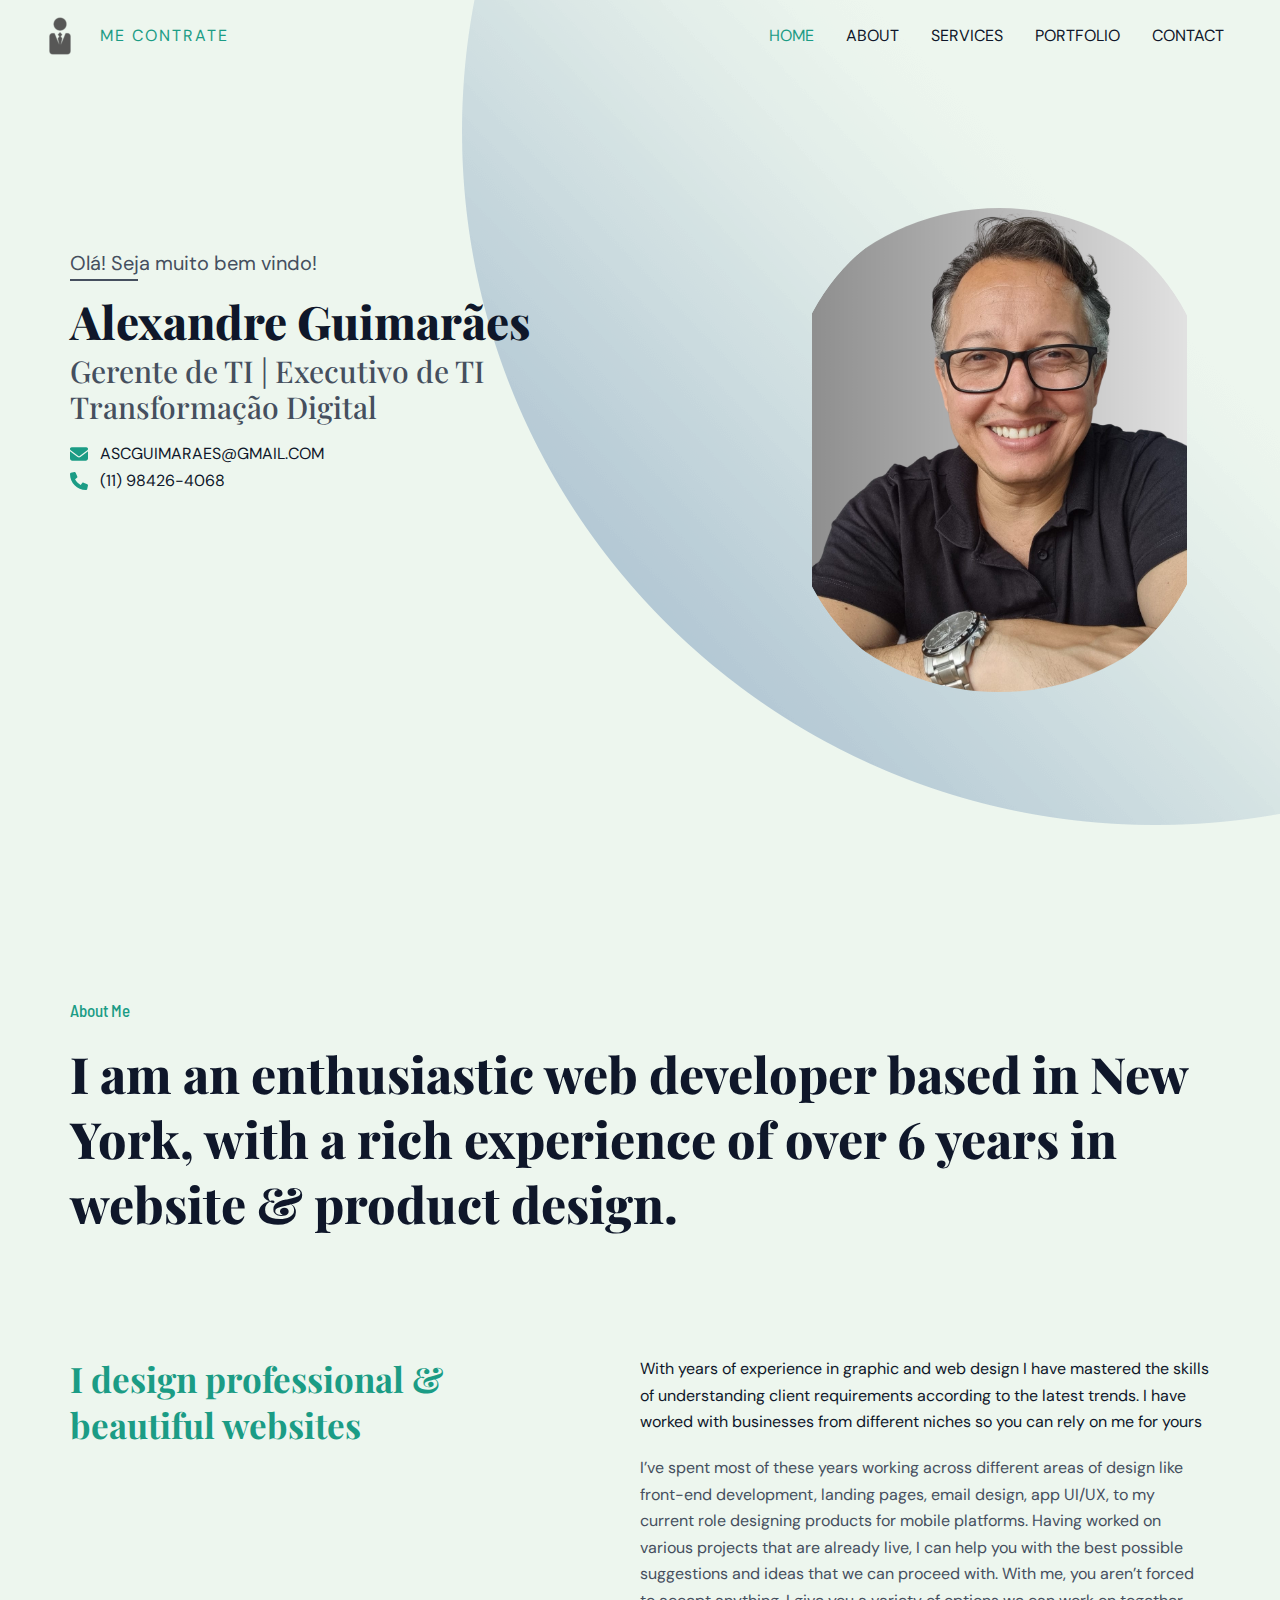
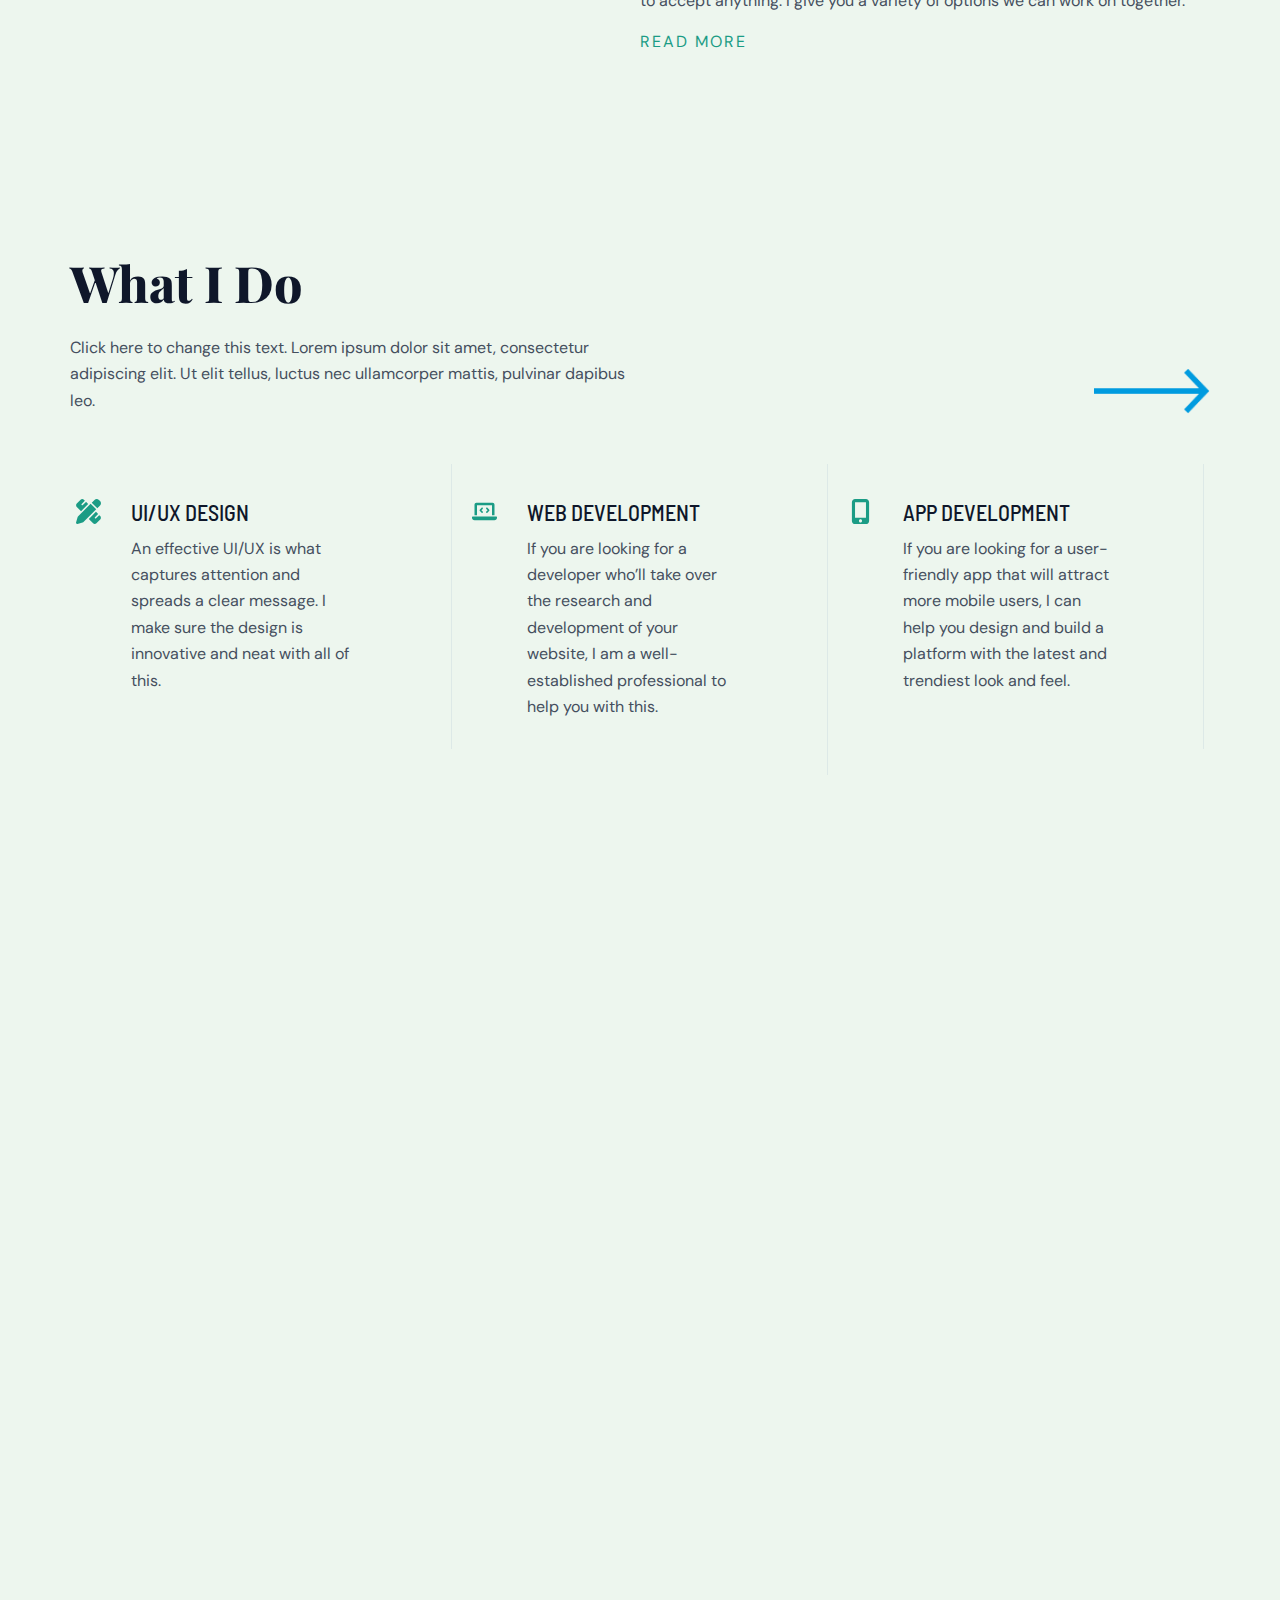
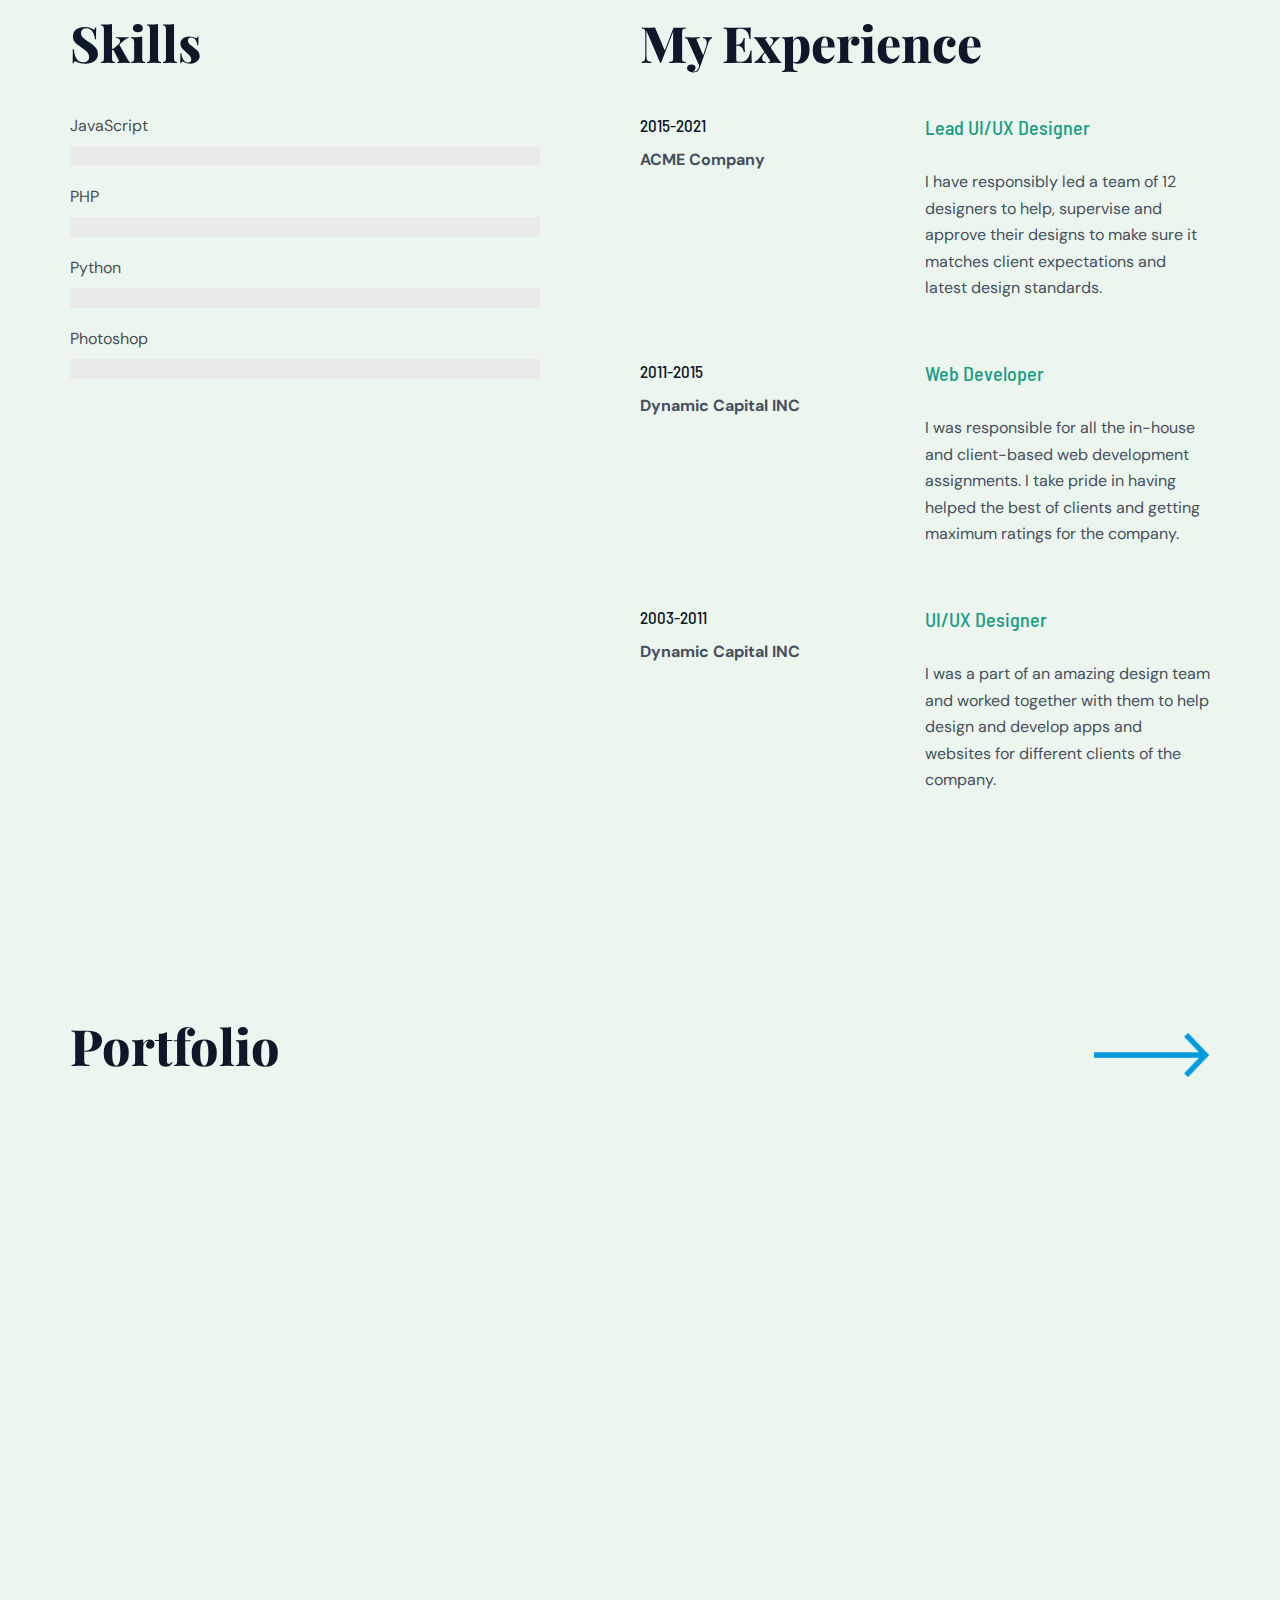
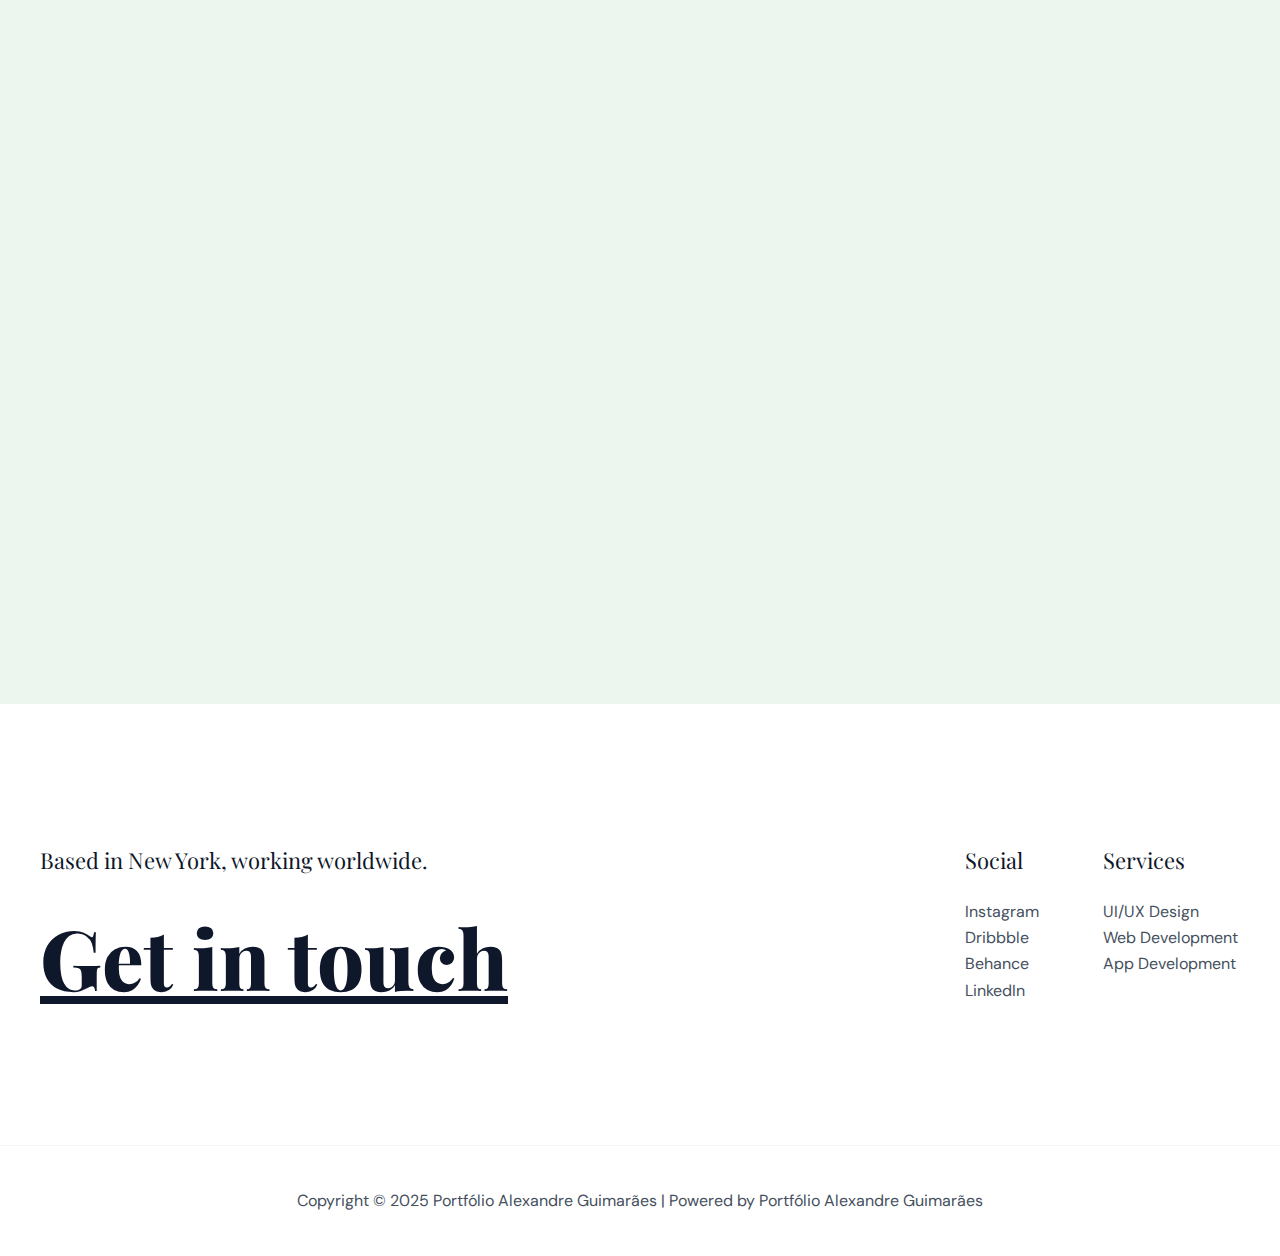
==== index.html @ dfb250e7 "Add files via upload" ====
<!DOCTYPE html>
<html lang="en-US">
<head>
<meta charset="UTF-8">
<meta name="viewport" content="width=device-width, initial-scale=1">
	<link rel="profile" href="https://gmpg.org/xfn/11"> 
	<title>Portfólio Alexandre Guimarães</title>
<meta name="robots" content="max-image-preview:large">
	<style>img:is([sizes="auto" i], [sizes^="auto," i]) { contain-intrinsic-size: 3000px 1500px }</style>
	<link rel="dns-prefetch" href="//fonts.googleapis.com">
<link rel="alternate" type="application/rss+xml" title="Portfólio Alexandre Guimarães &raquo; Feed" href="https://ascguimaraes.github.io/portfolio/feed/">
<link rel="alternate" type="application/rss+xml" title="Portfólio Alexandre Guimarães &raquo; Comments Feed" href="https://ascguimaraes.github.io/portfolio/comments/feed/">
<script>
window._wpemojiSettings = {"baseUrl":"https:\/\/s.w.org\/images\/core\/emoji\/15.0.3\/72x72\/","ext":".png","svgUrl":"https:\/\/s.w.org\/images\/core\/emoji\/15.0.3\/svg\/","svgExt":".svg","source":{"concatemoji":"https:\/\/ascguimaraes.github.io\/portfolio\/wp-includes\/js\/wp-emoji-release.min.js?ver=6.7.1"}};
/*! This file is auto-generated */
!function(i,n){var o,s,e;function c(e){try{var t={supportTests:e,timestamp:(new Date).valueOf()};sessionStorage.setItem(o,JSON.stringify(t))}catch(e){}}function p(e,t,n){e.clearRect(0,0,e.canvas.width,e.canvas.height),e.fillText(t,0,0);var t=new Uint32Array(e.getImageData(0,0,e.canvas.width,e.canvas.height).data),r=(e.clearRect(0,0,e.canvas.width,e.canvas.height),e.fillText(n,0,0),new Uint32Array(e.getImageData(0,0,e.canvas.width,e.canvas.height).data));return t.every(function(e,t){return e===r[t]})}function u(e,t,n){switch(t){case"flag":return n(e,"🏳️‍⚧️","🏳️​⚧️")?!1:!n(e,"🇺🇳","🇺​🇳")&&!n(e,"🏴󠁧󠁢󠁥󠁮󠁧󠁿","🏴​󠁧​󠁢​󠁥​󠁮​󠁧​󠁿");case"emoji":return!n(e,"🐦‍⬛","🐦​⬛")}return!1}function f(e,t,n){var r="undefined"!=typeof WorkerGlobalScope&&self instanceof WorkerGlobalScope?new OffscreenCanvas(300,150):i.createElement("canvas"),a=r.getContext("2d",{willReadFrequently:!0}),o=(a.textBaseline="top",a.font="600 32px Arial",{});return e.forEach(function(e){o[e]=t(a,e,n)}),o}function t(e){var t=i.createElement("script");t.src=e,t.defer=!0,i.head.appendChild(t)}"undefined"!=typeof Promise&&(o="wpEmojiSettingsSupports",s=["flag","emoji"],n.supports={everything:!0,everythingExceptFlag:!0},e=new Promise(function(e){i.addEventListener("DOMContentLoaded",e,{once:!0})}),new Promise(function(t){var n=function(){try{var e=JSON.parse(sessionStorage.getItem(o));if("object"==typeof e&&"number"==typeof e.timestamp&&(new Date).valueOf()<e.timestamp+604800&&"object"==typeof e.supportTests)return e.supportTests}catch(e){}return null}();if(!n){if("undefined"!=typeof Worker&&"undefined"!=typeof OffscreenCanvas&&"undefined"!=typeof URL&&URL.createObjectURL&&"undefined"!=typeof Blob)try{var e="postMessage("+f.toString()+"("+[JSON.stringify(s),u.toString(),p.toString()].join(",")+"));",r=new Blob([e],{type:"text/javascript"}),a=new Worker(URL.createObjectURL(r),{name:"wpTestEmojiSupports"});return void(a.onmessage=function(e){c(n=e.data),a.terminate(),t(n)})}catch(e){}c(n=f(s,u,p))}t(n)}).then(function(e){for(var t in e)n.supports[t]=e[t],n.supports.everything=n.supports.everything&&n.supports[t],"flag"!==t&&(n.supports.everythingExceptFlag=n.supports.everythingExceptFlag&&n.supports[t]);n.supports.everythingExceptFlag=n.supports.everythingExceptFlag&&!n.supports.flag,n.DOMReady=!1,n.readyCallback=function(){n.DOMReady=!0}}).then(function(){return e}).then(function(){var e;n.supports.everything||(n.readyCallback(),(e=n.source||{}).concatemoji?t(e.concatemoji):e.wpemoji&&e.twemoji&&(t(e.twemoji),t(e.wpemoji)))}))}((window,document),window._wpemojiSettings);
</script>
<link rel="stylesheet" id="astra-theme-css-css" href="https://ascguimaraes.github.io/portfolio/wp-content/themes/astra/assets/css/minified/main.min.css?ver=4.8.11" media="all">
<style id="astra-theme-css-inline-css">:root{--ast-post-nav-space:0;--ast-container-default-xlg-padding:6.67em;--ast-container-default-lg-padding:5.67em;--ast-container-default-slg-padding:4.34em;--ast-container-default-md-padding:3.34em;--ast-container-default-sm-padding:6.67em;--ast-container-default-xs-padding:2.4em;--ast-container-default-xxs-padding:1.4em;--ast-code-block-background:#EEEEEE;--ast-comment-inputs-background:#FAFAFA;--ast-normal-container-width:1200px;--ast-narrow-container-width:750px;--ast-blog-title-font-weight:normal;--ast-blog-meta-weight:inherit;--ast-global-color-primary:var(--ast-global-color-5);--ast-global-color-secondary:var(--ast-global-color-4);--ast-global-color-alternate-background:var(--ast-global-color-7);--ast-global-color-subtle-background:var(--ast-global-color-6);}html{font-size:100%;}a,.page-title{color:var(--ast-global-color-2);}a:hover,a:focus{color:var(--ast-global-color-1);}body,button,input,select,textarea,.ast-button,.ast-custom-button{font-family:'DM Sans',sans-serif;font-weight:400;font-size:16px;font-size:1rem;line-height:var(--ast-body-line-height,1.65em);}blockquote{color:var(--ast-global-color-3);}h1,.entry-content h1,h2,.entry-content h2,h3,.entry-content h3,h4,.entry-content h4,h5,.entry-content h5,h6,.entry-content h6,.site-title,.site-title a{font-family:'Lexend',sans-serif;font-weight:600;}.site-title{font-size:35px;font-size:2.1875rem;display:none;}header .custom-logo-link img{max-width:40px;width:40px;}.astra-logo-svg{width:40px;}.site-header .site-description{font-size:15px;font-size:0.9375rem;display:none;}.entry-title{font-size:26px;font-size:1.625rem;}.archive .ast-article-post .ast-article-inner,.blog .ast-article-post .ast-article-inner,.archive .ast-article-post .ast-article-inner:hover,.blog .ast-article-post .ast-article-inner:hover{overflow:hidden;}h1,.entry-content h1{font-size:83px;font-size:5.1875rem;font-weight:800;font-family:'Playfair Display',serif;line-height:1.4em;}h2,.entry-content h2{font-size:50px;font-size:3.125rem;font-weight:800;font-family:'Playfair Display',serif;line-height:1.3em;}h3,.entry-content h3{font-size:35px;font-size:2.1875rem;font-weight:800;font-family:'Playfair Display',serif;line-height:1.3em;}h4,.entry-content h4{font-size:22px;font-size:1.375rem;line-height:1.2em;font-weight:500;font-family:'Barlow Semi Condensed',sans-serif;}h5,.entry-content h5{font-size:20px;font-size:1.25rem;line-height:1.2em;font-weight:500;font-family:'Barlow Semi Condensed',sans-serif;}h6,.entry-content h6{font-size:17px;font-size:1.0625rem;line-height:1.25em;font-weight:500;font-family:'Barlow Semi Condensed',sans-serif;}::selection{background-color:var(--ast-global-color-0);color:#ffffff;}body,h1,.entry-title a,.entry-content h1,h2,.entry-content h2,h3,.entry-content h3,h4,.entry-content h4,h5,.entry-content h5,h6,.entry-content h6{color:var(--ast-global-color-3);}.tagcloud a:hover,.tagcloud a:focus,.tagcloud a.current-item{color:#ffffff;border-color:var(--ast-global-color-2);background-color:var(--ast-global-color-2);}input:focus,input[type="text"]:focus,input[type="email"]:focus,input[type="url"]:focus,input[type="password"]:focus,input[type="reset"]:focus,input[type="search"]:focus,textarea:focus{border-color:var(--ast-global-color-2);}input[type="radio"]:checked,input[type=reset],input[type="checkbox"]:checked,input[type="checkbox"]:hover:checked,input[type="checkbox"]:focus:checked,input[type=range]::-webkit-slider-thumb{border-color:var(--ast-global-color-2);background-color:var(--ast-global-color-2);box-shadow:none;}.site-footer a:hover + .post-count,.site-footer a:focus + .post-count{background:var(--ast-global-color-2);border-color:var(--ast-global-color-2);}.single .nav-links .nav-previous,.single .nav-links .nav-next{color:var(--ast-global-color-2);}.entry-meta,.entry-meta *{line-height:1.45;color:var(--ast-global-color-2);}.entry-meta a:not(.ast-button):hover,.entry-meta a:not(.ast-button):hover *,.entry-meta a:not(.ast-button):focus,.entry-meta a:not(.ast-button):focus *,.page-links > .page-link,.page-links .page-link:hover,.post-navigation a:hover{color:var(--ast-global-color-1);}#cat option,.secondary .calendar_wrap thead a,.secondary .calendar_wrap thead a:visited{color:var(--ast-global-color-2);}.secondary .calendar_wrap #today,.ast-progress-val span{background:var(--ast-global-color-2);}.secondary a:hover + .post-count,.secondary a:focus + .post-count{background:var(--ast-global-color-2);border-color:var(--ast-global-color-2);}.calendar_wrap #today > a{color:#ffffff;}.page-links .page-link,.single .post-navigation a{color:var(--ast-global-color-2);}.ast-search-menu-icon .search-form button.search-submit{padding:0 4px;}.ast-search-menu-icon form.search-form{padding-right:0;}.ast-search-menu-icon.slide-search input.search-field{width:0;}.ast-header-search .ast-search-menu-icon.ast-dropdown-active .search-form,.ast-header-search .ast-search-menu-icon.ast-dropdown-active .search-field:focus{transition:all 0.2s;}.search-form input.search-field:focus{outline:none;}.wp-block-latest-posts > li > a{color:var(--ast-global-color-2);}.widget-title,.widget .wp-block-heading{font-size:22px;font-size:1.375rem;color:var(--ast-global-color-3);}.ast-search-menu-icon.slide-search a:focus-visible:focus-visible,.astra-search-icon:focus-visible,#close:focus-visible,a:focus-visible,.ast-menu-toggle:focus-visible,.site .skip-link:focus-visible,.wp-block-loginout input:focus-visible,.wp-block-search.wp-block-search__button-inside .wp-block-search__inside-wrapper,.ast-header-navigation-arrow:focus-visible,.woocommerce .wc-proceed-to-checkout > .checkout-button:focus-visible,.woocommerce .woocommerce-MyAccount-navigation ul li a:focus-visible,.ast-orders-table__row .ast-orders-table__cell:focus-visible,.woocommerce .woocommerce-order-details .order-again > .button:focus-visible,.woocommerce .woocommerce-message a.button.wc-forward:focus-visible,.woocommerce #minus_qty:focus-visible,.woocommerce #plus_qty:focus-visible,a#ast-apply-coupon:focus-visible,.woocommerce .woocommerce-info a:focus-visible,.woocommerce .astra-shop-summary-wrap a:focus-visible,.woocommerce a.wc-forward:focus-visible,#ast-apply-coupon:focus-visible,.woocommerce-js .woocommerce-mini-cart-item a.remove:focus-visible,#close:focus-visible,.button.search-submit:focus-visible,#search_submit:focus,.normal-search:focus-visible,.ast-header-account-wrap:focus-visible,.woocommerce .ast-on-card-button.ast-quick-view-trigger:focus{outline-style:dotted;outline-color:inherit;outline-width:thin;}input:focus,input[type="text"]:focus,input[type="email"]:focus,input[type="url"]:focus,input[type="password"]:focus,input[type="reset"]:focus,input[type="search"]:focus,input[type="number"]:focus,textarea:focus,.wp-block-search__input:focus,[data-section="section-header-mobile-trigger"] .ast-button-wrap .ast-mobile-menu-trigger-minimal:focus,.ast-mobile-popup-drawer.active .menu-toggle-close:focus,.woocommerce-ordering select.orderby:focus,#ast-scroll-top:focus,#coupon_code:focus,.woocommerce-page #comment:focus,.woocommerce #reviews #respond input#submit:focus,.woocommerce a.add_to_cart_button:focus,.woocommerce .button.single_add_to_cart_button:focus,.woocommerce .woocommerce-cart-form button:focus,.woocommerce .woocommerce-cart-form__cart-item .quantity .qty:focus,.woocommerce .woocommerce-billing-fields .woocommerce-billing-fields__field-wrapper .woocommerce-input-wrapper > .input-text:focus,.woocommerce #order_comments:focus,.woocommerce #place_order:focus,.woocommerce .woocommerce-address-fields .woocommerce-address-fields__field-wrapper .woocommerce-input-wrapper > .input-text:focus,.woocommerce .woocommerce-MyAccount-content form button:focus,.woocommerce .woocommerce-MyAccount-content .woocommerce-EditAccountForm .woocommerce-form-row .woocommerce-Input.input-text:focus,.woocommerce .ast-woocommerce-container .woocommerce-pagination ul.page-numbers li a:focus,body #content .woocommerce form .form-row .select2-container--default .select2-selection--single:focus,#ast-coupon-code:focus,.woocommerce.woocommerce-js .quantity input[type=number]:focus,.woocommerce-js .woocommerce-mini-cart-item .quantity input[type=number]:focus,.woocommerce p#ast-coupon-trigger:focus{border-style:dotted;border-color:inherit;border-width:thin;}input{outline:none;}.site-logo-img img{ transition:all 0.2s linear;}body .ast-oembed-container *{position:absolute;top:0;width:100%;height:100%;left:0;}body .wp-block-embed-pocket-casts .ast-oembed-container *{position:unset;}.ast-single-post-featured-section + article {margin-top: 2em;}.site-content .ast-single-post-featured-section img {width: 100%;overflow: hidden;object-fit: cover;}.site > .ast-single-related-posts-container {margin-top: 0;}@media (min-width: 922px) {.ast-desktop .ast-container--narrow {max-width: var(--ast-narrow-container-width);margin: 0 auto;}}.ast-page-builder-template .hentry {margin: 0;}.ast-page-builder-template .site-content > .ast-container {max-width: 100%;padding: 0;}.ast-page-builder-template .site .site-content #primary {padding: 0;margin: 0;}.ast-page-builder-template .no-results {text-align: center;margin: 4em auto;}.ast-page-builder-template .ast-pagination {padding: 2em;}.ast-page-builder-template .entry-header.ast-no-title.ast-no-thumbnail {margin-top: 0;}.ast-page-builder-template .entry-header.ast-header-without-markup {margin-top: 0;margin-bottom: 0;}.ast-page-builder-template .entry-header.ast-no-title.ast-no-meta {margin-bottom: 0;}.ast-page-builder-template.single .post-navigation {padding-bottom: 2em;}.ast-page-builder-template.single-post .site-content > .ast-container {max-width: 100%;}.ast-page-builder-template .entry-header {margin-top: 4em;margin-left: auto;margin-right: auto;padding-left: 20px;padding-right: 20px;}.single.ast-page-builder-template .entry-header {padding-left: 20px;padding-right: 20px;}.ast-page-builder-template .ast-archive-description {margin: 4em auto 0;padding-left: 20px;padding-right: 20px;}.ast-page-builder-template.ast-no-sidebar .entry-content .alignwide {margin-left: 0;margin-right: 0;}@media (max-width:921.9px){#ast-desktop-header{display:none;}}@media (min-width:922px){#ast-mobile-header{display:none;}}.wp-block-buttons.aligncenter{justify-content:center;}@media (max-width:921px){.ast-theme-transparent-header #primary,.ast-theme-transparent-header #secondary{padding:0;}}@media (max-width:921px){.ast-plain-container.ast-no-sidebar #primary{padding:0;}}.ast-plain-container.ast-no-sidebar #primary{margin-top:0;margin-bottom:0;}.wp-block-button.is-style-outline .wp-block-button__link{border-color:rgba(0,0,0,0);border-top-width:2px;border-right-width:2px;border-bottom-width:2px;border-left-width:2px;}div.wp-block-button.is-style-outline > .wp-block-button__link:not(.has-text-color),div.wp-block-button.wp-block-button__link.is-style-outline:not(.has-text-color){color:rgba(0,0,0,0);}.wp-block-button.is-style-outline .wp-block-button__link:hover,.wp-block-buttons .wp-block-button.is-style-outline .wp-block-button__link:focus,.wp-block-buttons .wp-block-button.is-style-outline > .wp-block-button__link:not(.has-text-color):hover,.wp-block-buttons .wp-block-button.wp-block-button__link.is-style-outline:not(.has-text-color):hover{color:var(--ast-global-color-2);background-color:rgba(0,0,0,0);border-color:rgba(0,0,0,0);}.post-page-numbers.current .page-link,.ast-pagination .page-numbers.current{color:#ffffff;border-color:var(--ast-global-color-0);background-color:var(--ast-global-color-0);}.wp-block-buttons .wp-block-button.is-style-outline .wp-block-button__link.wp-element-button,.ast-outline-button,.wp-block-uagb-buttons-child .uagb-buttons-repeater.ast-outline-button{border-color:rgba(0,0,0,0);border-top-width:2px;border-right-width:2px;border-bottom-width:2px;border-left-width:2px;font-family:inherit;font-weight:inherit;font-size:16px;font-size:1rem;line-height:1em;}.wp-block-buttons .wp-block-button.is-style-outline > .wp-block-button__link:not(.has-text-color),.wp-block-buttons .wp-block-button.wp-block-button__link.is-style-outline:not(.has-text-color),.ast-outline-button{color:rgba(0,0,0,0);}.wp-block-button.is-style-outline .wp-block-button__link:hover,.wp-block-buttons .wp-block-button.is-style-outline .wp-block-button__link:focus,.wp-block-buttons .wp-block-button.is-style-outline > .wp-block-button__link:not(.has-text-color):hover,.wp-block-buttons .wp-block-button.wp-block-button__link.is-style-outline:not(.has-text-color):hover,.ast-outline-button:hover,.ast-outline-button:focus,.wp-block-uagb-buttons-child .uagb-buttons-repeater.ast-outline-button:hover,.wp-block-uagb-buttons-child .uagb-buttons-repeater.ast-outline-button:focus{color:var(--ast-global-color-2);background-color:rgba(0,0,0,0);border-color:rgba(0,0,0,0);}.wp-block-button .wp-block-button__link.wp-element-button.is-style-outline:not(.has-background),.wp-block-button.is-style-outline>.wp-block-button__link.wp-element-button:not(.has-background),.ast-outline-button{background-color:rgba(0,0,0,0);}.entry-content[data-ast-blocks-layout] > figure{margin-bottom:1em;}@media (max-width:921px){.ast-separate-container #primary,.ast-separate-container #secondary{padding:1.5em 0;}#primary,#secondary{padding:1.5em 0;margin:0;}.ast-left-sidebar #content > .ast-container{display:flex;flex-direction:column-reverse;width:100%;}.ast-separate-container .ast-article-post,.ast-separate-container .ast-article-single{padding:1.5em 2.14em;}.ast-author-box img.avatar{margin:20px 0 0 0;}}@media (min-width:922px){.ast-separate-container.ast-right-sidebar #primary,.ast-separate-container.ast-left-sidebar #primary{border:0;}.search-no-results.ast-separate-container #primary{margin-bottom:4em;}}.wp-block-button .wp-block-button__link{color:var(--ast-global-color-0);}.wp-block-button .wp-block-button__link:hover,.wp-block-button .wp-block-button__link:focus{color:var(--ast-global-color-2);background-color:rgba(0,0,0,0);border-color:rgba(0,0,0,0);}.wp-block-button .wp-block-button__link,.wp-block-search .wp-block-search__button,body .wp-block-file .wp-block-file__button{border-color:rgba(0,0,0,0);background-color:rgba(0,0,0,0);color:var(--ast-global-color-0);font-family:inherit;font-weight:inherit;line-height:1em;text-transform:uppercase;letter-spacing:2px;font-size:16px;font-size:1rem;padding-top:0px;padding-right:0px;padding-bottom:0px;padding-left:0px;}.menu-toggle,button,.ast-button,.ast-custom-button,.button,input#submit,input[type="button"],input[type="submit"],input[type="reset"],form[CLASS*="wp-block-search__"].wp-block-search .wp-block-search__inside-wrapper .wp-block-search__button,body .wp-block-file .wp-block-file__button,.woocommerce-js a.button,.woocommerce button.button,.woocommerce .woocommerce-message a.button,.woocommerce #respond input#submit.alt,.woocommerce input.button.alt,.woocommerce input.button,.woocommerce input.button:disabled,.woocommerce input.button:disabled[disabled],.woocommerce input.button:disabled:hover,.woocommerce input.button:disabled[disabled]:hover,.woocommerce #respond input#submit,.woocommerce button.button.alt.disabled,.wc-block-grid__products .wc-block-grid__product .wp-block-button__link,.wc-block-grid__product-onsale,[CLASS*="wc-block"] button,.woocommerce-js .astra-cart-drawer .astra-cart-drawer-content .woocommerce-mini-cart__buttons .button:not(.checkout):not(.ast-continue-shopping),.woocommerce-js .astra-cart-drawer .astra-cart-drawer-content .woocommerce-mini-cart__buttons a.checkout,.woocommerce button.button.alt.disabled.wc-variation-selection-needed,[CLASS*="wc-block"] .wc-block-components-button{border-style:solid;border-top-width:0;border-right-width:0;border-left-width:0;border-bottom-width:0;color:var(--ast-global-color-0);border-color:rgba(0,0,0,0);background-color:rgba(0,0,0,0);padding-top:0px;padding-right:0px;padding-bottom:0px;padding-left:0px;font-family:inherit;font-weight:inherit;font-size:16px;font-size:1rem;line-height:1em;text-transform:uppercase;letter-spacing:2px;}button:focus,.menu-toggle:hover,button:hover,.ast-button:hover,.ast-custom-button:hover .button:hover,.ast-custom-button:hover ,input[type=reset]:hover,input[type=reset]:focus,input#submit:hover,input#submit:focus,input[type="button"]:hover,input[type="button"]:focus,input[type="submit"]:hover,input[type="submit"]:focus,form[CLASS*="wp-block-search__"].wp-block-search .wp-block-search__inside-wrapper .wp-block-search__button:hover,form[CLASS*="wp-block-search__"].wp-block-search .wp-block-search__inside-wrapper .wp-block-search__button:focus,body .wp-block-file .wp-block-file__button:hover,body .wp-block-file .wp-block-file__button:focus,.woocommerce-js a.button:hover,.woocommerce button.button:hover,.woocommerce .woocommerce-message a.button:hover,.woocommerce #respond input#submit:hover,.woocommerce #respond input#submit.alt:hover,.woocommerce input.button.alt:hover,.woocommerce input.button:hover,.woocommerce button.button.alt.disabled:hover,.wc-block-grid__products .wc-block-grid__product .wp-block-button__link:hover,[CLASS*="wc-block"] button:hover,.woocommerce-js .astra-cart-drawer .astra-cart-drawer-content .woocommerce-mini-cart__buttons .button:not(.checkout):not(.ast-continue-shopping):hover,.woocommerce-js .astra-cart-drawer .astra-cart-drawer-content .woocommerce-mini-cart__buttons a.checkout:hover,.woocommerce button.button.alt.disabled.wc-variation-selection-needed:hover,[CLASS*="wc-block"] .wc-block-components-button:hover,[CLASS*="wc-block"] .wc-block-components-button:focus{color:var(--ast-global-color-2);background-color:rgba(0,0,0,0);border-color:rgba(0,0,0,0);}@media (max-width:921px){.ast-mobile-header-stack .main-header-bar .ast-search-menu-icon{display:inline-block;}.ast-header-break-point.ast-header-custom-item-outside .ast-mobile-header-stack .main-header-bar .ast-search-icon{margin:0;}.ast-comment-avatar-wrap img{max-width:2.5em;}.ast-comment-meta{padding:0 1.8888em 1.3333em;}.ast-separate-container .ast-comment-list li.depth-1{padding:1.5em 2.14em;}.ast-separate-container .comment-respond{padding:2em 2.14em;}}@media (min-width:544px){.ast-container{max-width:100%;}}@media (max-width:544px){.ast-separate-container .ast-article-post,.ast-separate-container .ast-article-single,.ast-separate-container .comments-title,.ast-separate-container .ast-archive-description{padding:1.5em 1em;}.ast-separate-container #content .ast-container{padding-left:0.54em;padding-right:0.54em;}.ast-separate-container .ast-comment-list .bypostauthor{padding:.5em;}.ast-search-menu-icon.ast-dropdown-active .search-field{width:170px;}} #ast-mobile-header .ast-site-header-cart-li a{pointer-events:none;}body,.ast-separate-container{background-color:var(--ast-global-color-4);background-image:none;}@media (max-width:921px){.site-title{display:none;}.site-header .site-description{display:none;}h1,.entry-content h1{font-size:60px;}h2,.entry-content h2{font-size:43px;}h3,.entry-content h3{font-size:30px;}}@media (max-width:544px){.site-title{display:none;}.site-header .site-description{display:none;}h1,.entry-content h1{font-size:45px;}h2,.entry-content h2{font-size:35px;}h3,.entry-content h3{font-size:20px;}}@media (max-width:921px){html{font-size:91.2%;}}@media (max-width:544px){html{font-size:91.2%;}}@media (min-width:922px){.ast-container{max-width:1240px;}}@media (min-width:922px){.site-content .ast-container{display:flex;}}@media (max-width:921px){.site-content .ast-container{flex-direction:column;}}@media (min-width:922px){.main-header-menu .sub-menu .menu-item.ast-left-align-sub-menu:hover > .sub-menu,.main-header-menu .sub-menu .menu-item.ast-left-align-sub-menu.focus > .sub-menu{margin-left:-0px;}}.ast-theme-transparent-header [data-section="section-header-mobile-trigger"] .ast-button-wrap .mobile-menu-toggle-icon .ast-mobile-svg{fill:var(--ast-global-color-2);}.ast-theme-transparent-header [data-section="section-header-mobile-trigger"] .ast-button-wrap .mobile-menu-wrap .mobile-menu{color:var(--ast-global-color-2);}.ast-theme-transparent-header [data-section="section-header-mobile-trigger"] .ast-button-wrap .ast-mobile-menu-trigger-minimal{background:transparent;}.site .comments-area{padding-bottom:3em;}.wp-block-file {display: flex;align-items: center;flex-wrap: wrap;justify-content: space-between;}.wp-block-pullquote {border: none;}.wp-block-pullquote blockquote::before {content: "\201D";font-family: "Helvetica",sans-serif;display: flex;transform: rotate( 180deg );font-size: 6rem;font-style: normal;line-height: 1;font-weight: bold;align-items: center;justify-content: center;}.has-text-align-right > blockquote::before {justify-content: flex-start;}.has-text-align-left > blockquote::before {justify-content: flex-end;}figure.wp-block-pullquote.is-style-solid-color blockquote {max-width: 100%;text-align: inherit;}:root {--wp--custom--ast-default-block-top-padding: 3em;--wp--custom--ast-default-block-right-padding: 3em;--wp--custom--ast-default-block-bottom-padding: 3em;--wp--custom--ast-default-block-left-padding: 3em;--wp--custom--ast-container-width: 1200px;--wp--custom--ast-content-width-size: 1200px;--wp--custom--ast-wide-width-size: calc(1200px + var(--wp--custom--ast-default-block-left-padding) + var(--wp--custom--ast-default-block-right-padding));--ast-scrollbar-width: 0;}.ast-narrow-container {--wp--custom--ast-content-width-size: 750px;--wp--custom--ast-wide-width-size: 750px;}@media(max-width: 921px) {:root {--wp--custom--ast-default-block-top-padding: 3em;--wp--custom--ast-default-block-right-padding: 2em;--wp--custom--ast-default-block-bottom-padding: 3em;--wp--custom--ast-default-block-left-padding: 2em;}}@media(max-width: 544px) {:root {--wp--custom--ast-default-block-top-padding: 3em;--wp--custom--ast-default-block-right-padding: 1.5em;--wp--custom--ast-default-block-bottom-padding: 3em;--wp--custom--ast-default-block-left-padding: 1.5em;}}.entry-content > .wp-block-group,.entry-content > .wp-block-cover,.entry-content > .wp-block-columns {padding-top: var(--wp--custom--ast-default-block-top-padding);padding-right: var(--wp--custom--ast-default-block-right-padding);padding-bottom: var(--wp--custom--ast-default-block-bottom-padding);padding-left: var(--wp--custom--ast-default-block-left-padding);}.ast-plain-container.ast-no-sidebar .entry-content > .alignfull,.ast-page-builder-template .ast-no-sidebar .entry-content > .alignfull {margin-left: calc( -50vw + 50% + var( --ast-scrollbar-width ) / 2 );margin-right: calc( -50vw + 50% + var( --ast-scrollbar-width ) / 2 );max-width: calc( 100vw - var( --ast-scrollbar-width ) );width: calc( 100vw - var( --ast-scrollbar-width ) );}.ast-plain-container.ast-no-sidebar .entry-content .alignfull .alignfull,.ast-page-builder-template.ast-no-sidebar .entry-content .alignfull .alignfull,.ast-plain-container.ast-no-sidebar .entry-content .alignfull .alignwide,.ast-page-builder-template.ast-no-sidebar .entry-content .alignfull .alignwide,.ast-plain-container.ast-no-sidebar .entry-content .alignwide .alignfull,.ast-page-builder-template.ast-no-sidebar .entry-content .alignwide .alignfull,.ast-plain-container.ast-no-sidebar .entry-content .alignwide .alignwide,.ast-page-builder-template.ast-no-sidebar .entry-content .alignwide .alignwide,.ast-plain-container.ast-no-sidebar .entry-content .wp-block-column .alignfull,.ast-page-builder-template.ast-no-sidebar .entry-content .wp-block-column .alignfull,.ast-plain-container.ast-no-sidebar .entry-content .wp-block-column .alignwide,.ast-page-builder-template.ast-no-sidebar .entry-content .wp-block-column .alignwide {margin-left: auto;margin-right: auto;width: 100%;}[data-ast-blocks-layout] .wp-block-separator:not(.is-style-dots) {height: 0;}[data-ast-blocks-layout] .wp-block-separator {margin: 20px auto;}[data-ast-blocks-layout] .wp-block-separator:not(.is-style-wide):not(.is-style-dots) {max-width: 100px;}[data-ast-blocks-layout] .wp-block-separator.has-background {padding: 0;}.entry-content[data-ast-blocks-layout] > * {max-width: var(--wp--custom--ast-content-width-size);margin-left: auto;margin-right: auto;}.entry-content[data-ast-blocks-layout] > .alignwide {max-width: var(--wp--custom--ast-wide-width-size);}.entry-content[data-ast-blocks-layout] .alignfull {max-width: none;}.entry-content .wp-block-columns {margin-bottom: 0;}blockquote {margin: 1.5em;border-color: rgba(0,0,0,0.05);}.wp-block-quote:not(.has-text-align-right):not(.has-text-align-center) {border-left: 5px solid rgba(0,0,0,0.05);}.has-text-align-right > blockquote,blockquote.has-text-align-right {border-right: 5px solid rgba(0,0,0,0.05);}.has-text-align-left > blockquote,blockquote.has-text-align-left {border-left: 5px solid rgba(0,0,0,0.05);}.wp-block-site-tagline,.wp-block-latest-posts .read-more {margin-top: 15px;}.wp-block-loginout p label {display: block;}.wp-block-loginout p:not(.login-remember):not(.login-submit) input {width: 100%;}.wp-block-loginout input:focus {border-color: transparent;}.wp-block-loginout input:focus {outline: thin dotted;}.entry-content .wp-block-media-text .wp-block-media-text__content {padding: 0 0 0 8%;}.entry-content .wp-block-media-text.has-media-on-the-right .wp-block-media-text__content {padding: 0 8% 0 0;}.entry-content .wp-block-media-text.has-background .wp-block-media-text__content {padding: 8%;}.entry-content .wp-block-cover:not([class*="background-color"]):not(.has-text-color.has-link-color) .wp-block-cover__inner-container,.entry-content .wp-block-cover:not([class*="background-color"]) .wp-block-cover-image-text,.entry-content .wp-block-cover:not([class*="background-color"]) .wp-block-cover-text,.entry-content .wp-block-cover-image:not([class*="background-color"]) .wp-block-cover__inner-container,.entry-content .wp-block-cover-image:not([class*="background-color"]) .wp-block-cover-image-text,.entry-content .wp-block-cover-image:not([class*="background-color"]) .wp-block-cover-text {color: var(--ast-global-color-primary,var(--ast-global-color-5));}.wp-block-loginout .login-remember input {width: 1.1rem;height: 1.1rem;margin: 0 5px 4px 0;vertical-align: middle;}.wp-block-latest-posts > li > *:first-child,.wp-block-latest-posts:not(.is-grid) > li:first-child {margin-top: 0;}.entry-content > .wp-block-buttons,.entry-content > .wp-block-uagb-buttons {margin-bottom: 1.5em;}.wp-block-search__inside-wrapper .wp-block-search__input {padding: 0 10px;color: var(--ast-global-color-3);background: var(--ast-global-color-primary,var(--ast-global-color-5));border-color: var(--ast-border-color);}.wp-block-latest-posts .read-more {margin-bottom: 1.5em;}.wp-block-search__no-button .wp-block-search__inside-wrapper .wp-block-search__input {padding-top: 5px;padding-bottom: 5px;}.wp-block-latest-posts .wp-block-latest-posts__post-date,.wp-block-latest-posts .wp-block-latest-posts__post-author {font-size: 1rem;}.wp-block-latest-posts > li > *,.wp-block-latest-posts:not(.is-grid) > li {margin-top: 12px;margin-bottom: 12px;}.ast-page-builder-template .entry-content[data-ast-blocks-layout] > *,.ast-page-builder-template .entry-content[data-ast-blocks-layout] > .alignfull:not(.wp-block-group):not(.uagb-is-root-container) > * {max-width: none;}.ast-page-builder-template .entry-content[data-ast-blocks-layout] > .alignwide:not(.uagb-is-root-container) > * {max-width: var(--wp--custom--ast-wide-width-size);}.ast-page-builder-template .entry-content[data-ast-blocks-layout] > .inherit-container-width > *,.ast-page-builder-template .entry-content[data-ast-blocks-layout] > *:not(.wp-block-group):not(.uagb-is-root-container) > *,.entry-content[data-ast-blocks-layout] > .wp-block-cover .wp-block-cover__inner-container {max-width: var(--wp--custom--ast-content-width-size) ;margin-left: auto;margin-right: auto;}.entry-content[data-ast-blocks-layout] .wp-block-cover:not(.alignleft):not(.alignright) {width: auto;}@media(max-width: 1200px) {.ast-separate-container .entry-content > .alignfull,.ast-separate-container .entry-content[data-ast-blocks-layout] > .alignwide,.ast-plain-container .entry-content[data-ast-blocks-layout] > .alignwide,.ast-plain-container .entry-content .alignfull {margin-left: calc(-1 * min(var(--ast-container-default-xlg-padding),20px)) ;margin-right: calc(-1 * min(var(--ast-container-default-xlg-padding),20px));}}@media(min-width: 1201px) {.ast-separate-container .entry-content > .alignfull {margin-left: calc(-1 * var(--ast-container-default-xlg-padding) );margin-right: calc(-1 * var(--ast-container-default-xlg-padding) );}.ast-separate-container .entry-content[data-ast-blocks-layout] > .alignwide,.ast-plain-container .entry-content[data-ast-blocks-layout] > .alignwide {margin-left: calc(-1 * var(--wp--custom--ast-default-block-left-padding) );margin-right: calc(-1 * var(--wp--custom--ast-default-block-right-padding) );}}@media(min-width: 921px) {.ast-separate-container .entry-content .wp-block-group.alignwide:not(.inherit-container-width) > :where(:not(.alignleft):not(.alignright)),.ast-plain-container .entry-content .wp-block-group.alignwide:not(.inherit-container-width) > :where(:not(.alignleft):not(.alignright)) {max-width: calc( var(--wp--custom--ast-content-width-size) + 80px );}.ast-plain-container.ast-right-sidebar .entry-content[data-ast-blocks-layout] .alignfull,.ast-plain-container.ast-left-sidebar .entry-content[data-ast-blocks-layout] .alignfull {margin-left: -60px;margin-right: -60px;}}@media(min-width: 544px) {.entry-content > .alignleft {margin-right: 20px;}.entry-content > .alignright {margin-left: 20px;}}@media (max-width:544px){.wp-block-columns .wp-block-column:not(:last-child){margin-bottom:20px;}.wp-block-latest-posts{margin:0;}}@media( max-width: 600px ) {.entry-content .wp-block-media-text .wp-block-media-text__content,.entry-content .wp-block-media-text.has-media-on-the-right .wp-block-media-text__content {padding: 8% 0 0;}.entry-content .wp-block-media-text.has-background .wp-block-media-text__content {padding: 8%;}}.ast-page-builder-template .entry-header {padding-left: 0;}.ast-narrow-container .site-content .wp-block-uagb-image--align-full .wp-block-uagb-image__figure {max-width: 100%;margin-left: auto;margin-right: auto;}:root .has-ast-global-color-0-color{color:var(--ast-global-color-0);}:root .has-ast-global-color-0-background-color{background-color:var(--ast-global-color-0);}:root .wp-block-button .has-ast-global-color-0-color{color:var(--ast-global-color-0);}:root .wp-block-button .has-ast-global-color-0-background-color{background-color:var(--ast-global-color-0);}:root .has-ast-global-color-1-color{color:var(--ast-global-color-1);}:root .has-ast-global-color-1-background-color{background-color:var(--ast-global-color-1);}:root .wp-block-button .has-ast-global-color-1-color{color:var(--ast-global-color-1);}:root .wp-block-button .has-ast-global-color-1-background-color{background-color:var(--ast-global-color-1);}:root .has-ast-global-color-2-color{color:var(--ast-global-color-2);}:root .has-ast-global-color-2-background-color{background-color:var(--ast-global-color-2);}:root .wp-block-button .has-ast-global-color-2-color{color:var(--ast-global-color-2);}:root .wp-block-button .has-ast-global-color-2-background-color{background-color:var(--ast-global-color-2);}:root .has-ast-global-color-3-color{color:var(--ast-global-color-3);}:root .has-ast-global-color-3-background-color{background-color:var(--ast-global-color-3);}:root .wp-block-button .has-ast-global-color-3-color{color:var(--ast-global-color-3);}:root .wp-block-button .has-ast-global-color-3-background-color{background-color:var(--ast-global-color-3);}:root .has-ast-global-color-4-color{color:var(--ast-global-color-4);}:root .has-ast-global-color-4-background-color{background-color:var(--ast-global-color-4);}:root .wp-block-button .has-ast-global-color-4-color{color:var(--ast-global-color-4);}:root .wp-block-button .has-ast-global-color-4-background-color{background-color:var(--ast-global-color-4);}:root .has-ast-global-color-5-color{color:var(--ast-global-color-5);}:root .has-ast-global-color-5-background-color{background-color:var(--ast-global-color-5);}:root .wp-block-button .has-ast-global-color-5-color{color:var(--ast-global-color-5);}:root .wp-block-button .has-ast-global-color-5-background-color{background-color:var(--ast-global-color-5);}:root .has-ast-global-color-6-color{color:var(--ast-global-color-6);}:root .has-ast-global-color-6-background-color{background-color:var(--ast-global-color-6);}:root .wp-block-button .has-ast-global-color-6-color{color:var(--ast-global-color-6);}:root .wp-block-button .has-ast-global-color-6-background-color{background-color:var(--ast-global-color-6);}:root .has-ast-global-color-7-color{color:var(--ast-global-color-7);}:root .has-ast-global-color-7-background-color{background-color:var(--ast-global-color-7);}:root .wp-block-button .has-ast-global-color-7-color{color:var(--ast-global-color-7);}:root .wp-block-button .has-ast-global-color-7-background-color{background-color:var(--ast-global-color-7);}:root .has-ast-global-color-8-color{color:var(--ast-global-color-8);}:root .has-ast-global-color-8-background-color{background-color:var(--ast-global-color-8);}:root .wp-block-button .has-ast-global-color-8-color{color:var(--ast-global-color-8);}:root .wp-block-button .has-ast-global-color-8-background-color{background-color:var(--ast-global-color-8);}:root{--ast-global-color-0:#1B9C85;--ast-global-color-1:#178E79;--ast-global-color-2:#0F172A;--ast-global-color-3:#454F5E;--ast-global-color-4:#EDF6EE;--ast-global-color-5:#FFFFFF;--ast-global-color-6:#D4F3D7;--ast-global-color-7:#06140C;--ast-global-color-8:#222222;}:root {--ast-border-color : #dddddd;}.ast-single-entry-banner {-js-display: flex;display: flex;flex-direction: column;justify-content: center;text-align: center;position: relative;background: #eeeeee;}.ast-single-entry-banner[data-banner-layout="layout-1"] {max-width: 1200px;background: inherit;padding: 20px 0;}.ast-single-entry-banner[data-banner-width-type="custom"] {margin: 0 auto;width: 100%;}.ast-single-entry-banner + .site-content .entry-header {margin-bottom: 0;}.site .ast-author-avatar {--ast-author-avatar-size: ;}a.ast-underline-text {text-decoration: underline;}.ast-container > .ast-terms-link {position: relative;display: block;}a.ast-button.ast-badge-tax {padding: 4px 8px;border-radius: 3px;font-size: inherit;}header.entry-header > *:not(:last-child){margin-bottom:10px;}.ast-archive-entry-banner {-js-display: flex;display: flex;flex-direction: column;justify-content: center;text-align: center;position: relative;background: #eeeeee;}.ast-archive-entry-banner[data-banner-width-type="custom"] {margin: 0 auto;width: 100%;}.ast-archive-entry-banner[data-banner-layout="layout-1"] {background: inherit;padding: 20px 0;text-align: left;}body.archive .ast-archive-description{max-width:1200px;width:100%;text-align:left;padding-top:3em;padding-right:3em;padding-bottom:3em;padding-left:3em;}body.archive .ast-archive-description .ast-archive-title,body.archive .ast-archive-description .ast-archive-title *{font-size:40px;font-size:2.5rem;}body.archive .ast-archive-description > *:not(:last-child){margin-bottom:10px;}@media (max-width:921px){body.archive .ast-archive-description{text-align:left;}}@media (max-width:544px){body.archive .ast-archive-description{text-align:left;}}.ast-theme-transparent-header #masthead .site-logo-img .transparent-custom-logo .astra-logo-svg{width:150px;}.ast-theme-transparent-header #masthead .site-logo-img .transparent-custom-logo img{ max-width:150px; width:150px;}@media (max-width:921px){.ast-theme-transparent-header #masthead .site-logo-img .transparent-custom-logo .astra-logo-svg{width:120px;}.ast-theme-transparent-header #masthead .site-logo-img .transparent-custom-logo img{ max-width:120px; width:120px;}}@media (max-width:543px){.ast-theme-transparent-header #masthead .site-logo-img .transparent-custom-logo .astra-logo-svg{width:100px;}.ast-theme-transparent-header #masthead .site-logo-img .transparent-custom-logo img{ max-width:100px; width:100px;}}@media (min-width:921px){.ast-theme-transparent-header #masthead{position:absolute;left:0;right:0;}.ast-theme-transparent-header .main-header-bar,.ast-theme-transparent-header.ast-header-break-point .main-header-bar{background:none;}body.elementor-editor-active.ast-theme-transparent-header #masthead,.fl-builder-edit .ast-theme-transparent-header #masthead,body.vc_editor.ast-theme-transparent-header #masthead,body.brz-ed.ast-theme-transparent-header #masthead{z-index:0;}.ast-header-break-point.ast-replace-site-logo-transparent.ast-theme-transparent-header .custom-mobile-logo-link{display:none;}.ast-header-break-point.ast-replace-site-logo-transparent.ast-theme-transparent-header .transparent-custom-logo{display:inline-block;}.ast-theme-transparent-header .ast-above-header,.ast-theme-transparent-header .ast-above-header.ast-above-header-bar{background-image:none;background-color:transparent;}.ast-theme-transparent-header .ast-below-header,.ast-theme-transparent-header .ast-below-header.ast-below-header-bar{background-image:none;background-color:transparent;}}.ast-theme-transparent-header .ast-builder-menu .main-header-menu,.ast-theme-transparent-header .ast-builder-menu .main-header-menu .menu-link,.ast-theme-transparent-header [CLASS*="ast-builder-menu-"] .main-header-menu .menu-item > .menu-link,.ast-theme-transparent-header .ast-masthead-custom-menu-items,.ast-theme-transparent-header .ast-masthead-custom-menu-items a,.ast-theme-transparent-header .ast-builder-menu .main-header-menu .menu-item > .ast-menu-toggle,.ast-theme-transparent-header .ast-builder-menu .main-header-menu .menu-item > .ast-menu-toggle,.ast-theme-transparent-header .ast-above-header-navigation a,.ast-header-break-point.ast-theme-transparent-header .ast-above-header-navigation a,.ast-header-break-point.ast-theme-transparent-header .ast-above-header-navigation > ul.ast-above-header-menu > .menu-item-has-children:not(.current-menu-item) > .ast-menu-toggle,.ast-theme-transparent-header .ast-below-header-menu,.ast-theme-transparent-header .ast-below-header-menu a,.ast-header-break-point.ast-theme-transparent-header .ast-below-header-menu a,.ast-header-break-point.ast-theme-transparent-header .ast-below-header-menu,.ast-theme-transparent-header .main-header-menu .menu-link{color:var(--ast-global-color-2);}.ast-theme-transparent-header .ast-builder-menu .main-header-menu .menu-item:hover > .menu-link,.ast-theme-transparent-header .ast-builder-menu .main-header-menu .menu-item:hover > .ast-menu-toggle,.ast-theme-transparent-header .ast-builder-menu .main-header-menu .ast-masthead-custom-menu-items a:hover,.ast-theme-transparent-header .ast-builder-menu .main-header-menu .focus > .menu-link,.ast-theme-transparent-header .ast-builder-menu .main-header-menu .focus > .ast-menu-toggle,.ast-theme-transparent-header .ast-builder-menu .main-header-menu .current-menu-item > .menu-link,.ast-theme-transparent-header .ast-builder-menu .main-header-menu .current-menu-ancestor > .menu-link,.ast-theme-transparent-header .ast-builder-menu .main-header-menu .current-menu-item > .ast-menu-toggle,.ast-theme-transparent-header .ast-builder-menu .main-header-menu .current-menu-ancestor > .ast-menu-toggle,.ast-theme-transparent-header [CLASS*="ast-builder-menu-"] .main-header-menu .current-menu-item > .menu-link,.ast-theme-transparent-header [CLASS*="ast-builder-menu-"] .main-header-menu .current-menu-ancestor > .menu-link,.ast-theme-transparent-header [CLASS*="ast-builder-menu-"] .main-header-menu .current-menu-item > .ast-menu-toggle,.ast-theme-transparent-header [CLASS*="ast-builder-menu-"] .main-header-menu .current-menu-ancestor > .ast-menu-toggle,.ast-theme-transparent-header .main-header-menu .menu-item:hover > .menu-link,.ast-theme-transparent-header .main-header-menu .current-menu-item > .menu-link,.ast-theme-transparent-header .main-header-menu .current-menu-ancestor > .menu-link{color:var(--ast-global-color-0);}.ast-theme-transparent-header .ast-builder-menu .main-header-menu .menu-item .sub-menu .menu-link,.ast-theme-transparent-header .main-header-menu .menu-item .sub-menu .menu-link{background-color:transparent;}@media (max-width:921px){.ast-theme-transparent-header #masthead{position:absolute;left:0;right:0;}.ast-theme-transparent-header .main-header-bar,.ast-theme-transparent-header.ast-header-break-point .main-header-bar{background:none;}body.elementor-editor-active.ast-theme-transparent-header #masthead,.fl-builder-edit .ast-theme-transparent-header #masthead,body.vc_editor.ast-theme-transparent-header #masthead,body.brz-ed.ast-theme-transparent-header #masthead{z-index:0;}.ast-header-break-point.ast-replace-site-logo-transparent.ast-theme-transparent-header .custom-mobile-logo-link{display:none;}.ast-header-break-point.ast-replace-site-logo-transparent.ast-theme-transparent-header .transparent-custom-logo{display:inline-block;}.ast-theme-transparent-header .ast-above-header,.ast-theme-transparent-header .ast-above-header.ast-above-header-bar{background-image:none;background-color:transparent;}.ast-theme-transparent-header .ast-below-header,.ast-theme-transparent-header .ast-below-header.ast-below-header-bar{background-image:none;background-color:transparent;}}.ast-theme-transparent-header #ast-desktop-header > .ast-main-header-wrap > .main-header-bar,.ast-theme-transparent-header.ast-header-break-point #ast-mobile-header > .ast-main-header-wrap > .main-header-bar{border-bottom-style:none;}.ast-breadcrumbs .trail-browse,.ast-breadcrumbs .trail-items,.ast-breadcrumbs .trail-items li{display:inline-block;margin:0;padding:0;border:none;background:inherit;text-indent:0;text-decoration:none;}.ast-breadcrumbs .trail-browse{font-size:inherit;font-style:inherit;font-weight:inherit;color:inherit;}.ast-breadcrumbs .trail-items{list-style:none;}.trail-items li::after{padding:0 0.3em;content:"\00bb";}.trail-items li:last-of-type::after{display:none;}h1,.entry-content h1,h2,.entry-content h2,h3,.entry-content h3,h4,.entry-content h4,h5,.entry-content h5,h6,.entry-content h6{color:var(--ast-global-color-2);}@media (max-width:921px){.ast-builder-grid-row-container.ast-builder-grid-row-tablet-3-firstrow .ast-builder-grid-row > *:first-child,.ast-builder-grid-row-container.ast-builder-grid-row-tablet-3-lastrow .ast-builder-grid-row > *:last-child{grid-column:1 / -1;}}@media (max-width:544px){.ast-builder-grid-row-container.ast-builder-grid-row-mobile-3-firstrow .ast-builder-grid-row > *:first-child,.ast-builder-grid-row-container.ast-builder-grid-row-mobile-3-lastrow .ast-builder-grid-row > *:last-child{grid-column:1 / -1;}}.ast-builder-layout-element[data-section="title_tagline"]{display:flex;}@media (max-width:921px){.ast-header-break-point .ast-builder-layout-element[data-section="title_tagline"]{display:flex;}}@media (max-width:544px){.ast-header-break-point .ast-builder-layout-element[data-section="title_tagline"]{display:flex;}}[data-section*="section-hb-button-"] .menu-link{display:none;}.ast-header-button-1[data-section="section-hb-button-1"]{display:flex;}@media (max-width:921px){.ast-header-break-point .ast-header-button-1[data-section="section-hb-button-1"]{display:flex;}}@media (max-width:544px){.ast-header-break-point .ast-header-button-1[data-section="section-hb-button-1"]{display:flex;}}.ast-builder-menu-1{font-family:inherit;font-weight:inherit;text-transform:uppercase;}.ast-builder-menu-1 .sub-menu,.ast-builder-menu-1 .inline-on-mobile .sub-menu{border-top-width:2px;border-bottom-width:0px;border-right-width:0px;border-left-width:0px;border-color:var(--ast-global-color-0);border-style:solid;}.ast-builder-menu-1 .sub-menu .sub-menu{top:-2px;}.ast-builder-menu-1 .main-header-menu > .menu-item > .sub-menu,.ast-builder-menu-1 .main-header-menu > .menu-item > .astra-full-megamenu-wrapper{margin-top:0px;}.ast-desktop .ast-builder-menu-1 .main-header-menu > .menu-item > .sub-menu:before,.ast-desktop .ast-builder-menu-1 .main-header-menu > .menu-item > .astra-full-megamenu-wrapper:before{height:calc( 0px + 2px + 5px );}.ast-desktop .ast-builder-menu-1 .menu-item .sub-menu .menu-link{border-style:none;}@media (max-width:921px){.ast-header-break-point .ast-builder-menu-1 .menu-item.menu-item-has-children > .ast-menu-toggle{top:0;}.ast-builder-menu-1 .inline-on-mobile .menu-item.menu-item-has-children > .ast-menu-toggle{right:-15px;}.ast-builder-menu-1 .menu-item-has-children > .menu-link:after{content:unset;}.ast-builder-menu-1 .main-header-menu > .menu-item > .sub-menu,.ast-builder-menu-1 .main-header-menu > .menu-item > .astra-full-megamenu-wrapper{margin-top:0;}}@media (max-width:544px){.ast-header-break-point .ast-builder-menu-1 .menu-item.menu-item-has-children > .ast-menu-toggle{top:0;}.ast-builder-menu-1 .main-header-menu > .menu-item > .sub-menu,.ast-builder-menu-1 .main-header-menu > .menu-item > .astra-full-megamenu-wrapper{margin-top:0;}}.ast-builder-menu-1{display:flex;}@media (max-width:921px){.ast-header-break-point .ast-builder-menu-1{display:flex;}}@media (max-width:544px){.ast-header-break-point .ast-builder-menu-1{display:flex;}}.ast-desktop .ast-menu-hover-style-underline > .menu-item > .menu-link:before,.ast-desktop .ast-menu-hover-style-overline > .menu-item > .menu-link:before {content: "";position: absolute;width: 100%;right: 50%;height: 1px;background-color: transparent;transform: scale(0,0) translate(-50%,0);transition: transform .3s ease-in-out,color .0s ease-in-out;}.ast-desktop .ast-menu-hover-style-underline > .menu-item:hover > .menu-link:before,.ast-desktop .ast-menu-hover-style-overline > .menu-item:hover > .menu-link:before {width: calc(100% - 1.2em);background-color: currentColor;transform: scale(1,1) translate(50%,0);}.ast-desktop .ast-menu-hover-style-underline > .menu-item > .menu-link:before {bottom: 0;}.ast-desktop .ast-menu-hover-style-overline > .menu-item > .menu-link:before {top: 0;}.ast-desktop .ast-menu-hover-style-zoom > .menu-item > .menu-link:hover {transition: all .3s ease;transform: scale(1.2);}.site-below-footer-wrap{padding-top:20px;padding-bottom:20px;}.site-below-footer-wrap[data-section="section-below-footer-builder"]{background-color:rgba(255,255,255,0);background-image:none;min-height:30px;border-style:solid;border-width:0px;border-top-width:1px;border-top-color:rgba(8,63,135,0.05);}.site-below-footer-wrap[data-section="section-below-footer-builder"] .ast-builder-grid-row{max-width:1200px;min-height:30px;margin-left:auto;margin-right:auto;}.site-below-footer-wrap[data-section="section-below-footer-builder"] .ast-builder-grid-row,.site-below-footer-wrap[data-section="section-below-footer-builder"] .site-footer-section{align-items:center;}.site-below-footer-wrap[data-section="section-below-footer-builder"].ast-footer-row-inline .site-footer-section{display:flex;margin-bottom:0;}.ast-builder-grid-row-full .ast-builder-grid-row{grid-template-columns:1fr;}@media (max-width:921px){.site-below-footer-wrap[data-section="section-below-footer-builder"].ast-footer-row-tablet-inline .site-footer-section{display:flex;margin-bottom:0;}.site-below-footer-wrap[data-section="section-below-footer-builder"].ast-footer-row-tablet-stack .site-footer-section{display:block;margin-bottom:10px;}.ast-builder-grid-row-container.ast-builder-grid-row-tablet-full .ast-builder-grid-row{grid-template-columns:1fr;}}@media (max-width:544px){.site-below-footer-wrap[data-section="section-below-footer-builder"].ast-footer-row-mobile-inline .site-footer-section{display:flex;margin-bottom:0;}.site-below-footer-wrap[data-section="section-below-footer-builder"].ast-footer-row-mobile-stack .site-footer-section{display:block;margin-bottom:10px;}.ast-builder-grid-row-container.ast-builder-grid-row-mobile-full .ast-builder-grid-row{grid-template-columns:1fr;}}.site-below-footer-wrap[data-section="section-below-footer-builder"]{padding-top:40px;padding-bottom:40px;padding-left:40px;padding-right:40px;}@media (max-width:921px){.site-below-footer-wrap[data-section="section-below-footer-builder"]{padding-top:30px;padding-bottom:30px;padding-left:30px;padding-right:30px;}}@media (max-width:544px){.site-below-footer-wrap[data-section="section-below-footer-builder"]{padding-top:30px;padding-bottom:30px;padding-left:30px;padding-right:30px;}}.site-below-footer-wrap[data-section="section-below-footer-builder"]{display:grid;}@media (max-width:921px){.ast-header-break-point .site-below-footer-wrap[data-section="section-below-footer-builder"]{display:grid;}}@media (max-width:544px){.ast-header-break-point .site-below-footer-wrap[data-section="section-below-footer-builder"]{display:grid;}}.ast-footer-copyright{text-align:center;}.ast-footer-copyright {color:var(--ast-global-color-3);}@media (max-width:921px){.ast-footer-copyright{text-align:center;}}@media (max-width:544px){.ast-footer-copyright{text-align:center;}}.ast-footer-copyright.ast-builder-layout-element{display:flex;}@media (max-width:921px){.ast-header-break-point .ast-footer-copyright.ast-builder-layout-element{display:flex;}}@media (max-width:544px){.ast-header-break-point .ast-footer-copyright.ast-builder-layout-element{display:flex;}}.site-footer{background-color:var(--ast-global-color-5);background-image:none;}@media (max-width:921px){.ast-hfb-header .site-footer{padding-left:25px;padding-right:25px;}}.site-primary-footer-wrap{padding-top:45px;padding-bottom:45px;}.site-primary-footer-wrap[data-section="section-primary-footer-builder"]{background-color:rgba(255,255,255,0);background-image:none;}.site-primary-footer-wrap[data-section="section-primary-footer-builder"] .ast-builder-grid-row{max-width:1200px;margin-left:auto;margin-right:auto;}.site-primary-footer-wrap[data-section="section-primary-footer-builder"] .ast-builder-grid-row,.site-primary-footer-wrap[data-section="section-primary-footer-builder"] .site-footer-section{align-items:flex-start;}.site-primary-footer-wrap[data-section="section-primary-footer-builder"].ast-footer-row-inline .site-footer-section{display:flex;margin-bottom:0;}.ast-builder-grid-row-3-lheavy .ast-builder-grid-row{grid-template-columns:2fr 1fr 1fr;}@media (max-width:921px){.site-primary-footer-wrap[data-section="section-primary-footer-builder"].ast-footer-row-tablet-inline .site-footer-section{display:flex;margin-bottom:0;}.site-primary-footer-wrap[data-section="section-primary-footer-builder"].ast-footer-row-tablet-stack .site-footer-section{display:block;margin-bottom:10px;}.ast-builder-grid-row-container.ast-builder-grid-row-tablet-3-equal .ast-builder-grid-row{grid-template-columns:repeat( 3,1fr );}}@media (max-width:544px){.site-primary-footer-wrap[data-section="section-primary-footer-builder"].ast-footer-row-mobile-inline .site-footer-section{display:flex;margin-bottom:0;}.site-primary-footer-wrap[data-section="section-primary-footer-builder"].ast-footer-row-mobile-stack .site-footer-section{display:block;margin-bottom:10px;}.ast-builder-grid-row-container.ast-builder-grid-row-mobile-full .ast-builder-grid-row{grid-template-columns:1fr;}}.site-primary-footer-wrap[data-section="section-primary-footer-builder"]{padding-top:140px;padding-bottom:130px;padding-left:30px;padding-right:30px;}@media (max-width:921px){.site-primary-footer-wrap[data-section="section-primary-footer-builder"]{padding-top:50px;padding-bottom:100px;padding-left:0px;padding-right:0px;}}@media (max-width:544px){.site-primary-footer-wrap[data-section="section-primary-footer-builder"]{padding-top:75px;padding-bottom:50px;padding-left:0px;padding-right:0px;}}.site-primary-footer-wrap[data-section="section-primary-footer-builder"]{display:grid;}@media (max-width:921px){.ast-header-break-point .site-primary-footer-wrap[data-section="section-primary-footer-builder"]{display:grid;}}@media (max-width:544px){.ast-header-break-point .site-primary-footer-wrap[data-section="section-primary-footer-builder"]{display:grid;}}.footer-widget-area[data-section="sidebar-widgets-footer-widget-1"].footer-widget-area-inner{text-align:left;}@media (max-width:921px){.footer-widget-area[data-section="sidebar-widgets-footer-widget-1"].footer-widget-area-inner{text-align:left;}}@media (max-width:544px){.footer-widget-area[data-section="sidebar-widgets-footer-widget-1"].footer-widget-area-inner{text-align:center;}}.footer-widget-area[data-section="sidebar-widgets-footer-widget-2"].footer-widget-area-inner{text-align:left;}@media (max-width:921px){.footer-widget-area[data-section="sidebar-widgets-footer-widget-2"].footer-widget-area-inner{text-align:left;}}@media (max-width:544px){.footer-widget-area[data-section="sidebar-widgets-footer-widget-2"].footer-widget-area-inner{text-align:center;}}.footer-widget-area[data-section="sidebar-widgets-footer-widget-3"].footer-widget-area-inner{text-align:left;}@media (max-width:921px){.footer-widget-area[data-section="sidebar-widgets-footer-widget-3"].footer-widget-area-inner{text-align:left;}}@media (max-width:544px){.footer-widget-area[data-section="sidebar-widgets-footer-widget-3"].footer-widget-area-inner{text-align:center;}}.footer-widget-area[data-section="sidebar-widgets-footer-widget-1"].footer-widget-area-inner a{color:var(--ast-global-color-3);}.footer-widget-area[data-section="sidebar-widgets-footer-widget-1"].footer-widget-area-inner a:hover{color:var(--ast-global-color-1);}.footer-widget-area[data-section="sidebar-widgets-footer-widget-1"] .widget-title,.footer-widget-area[data-section="sidebar-widgets-footer-widget-1"] h1,.footer-widget-area[data-section="sidebar-widgets-footer-widget-1"] .widget-area h1,.footer-widget-area[data-section="sidebar-widgets-footer-widget-1"] h2,.footer-widget-area[data-section="sidebar-widgets-footer-widget-1"] .widget-area h2,.footer-widget-area[data-section="sidebar-widgets-footer-widget-1"] h3,.footer-widget-area[data-section="sidebar-widgets-footer-widget-1"] .widget-area h3,.footer-widget-area[data-section="sidebar-widgets-footer-widget-1"] h4,.footer-widget-area[data-section="sidebar-widgets-footer-widget-1"] .widget-area h4,.footer-widget-area[data-section="sidebar-widgets-footer-widget-1"] h5,.footer-widget-area[data-section="sidebar-widgets-footer-widget-1"] .widget-area h5,.footer-widget-area[data-section="sidebar-widgets-footer-widget-1"] h6,.footer-widget-area[data-section="sidebar-widgets-footer-widget-1"] .widget-area h6{color:var(--ast-global-color-2);}.footer-widget-area[data-section="sidebar-widgets-footer-widget-1"]{display:block;}@media (max-width:921px){.ast-header-break-point .footer-widget-area[data-section="sidebar-widgets-footer-widget-1"]{display:block;}}@media (max-width:544px){.ast-header-break-point .footer-widget-area[data-section="sidebar-widgets-footer-widget-1"]{display:block;}}.footer-widget-area[data-section="sidebar-widgets-footer-widget-2"].footer-widget-area-inner a{color:var(--ast-global-color-2);}.footer-widget-area[data-section="sidebar-widgets-footer-widget-2"].footer-widget-area-inner a:hover{color:var(--ast-global-color-1);}.footer-widget-area[data-section="sidebar-widgets-footer-widget-2"] .widget-title,.footer-widget-area[data-section="sidebar-widgets-footer-widget-2"] h1,.footer-widget-area[data-section="sidebar-widgets-footer-widget-2"] .widget-area h1,.footer-widget-area[data-section="sidebar-widgets-footer-widget-2"] h2,.footer-widget-area[data-section="sidebar-widgets-footer-widget-2"] .widget-area h2,.footer-widget-area[data-section="sidebar-widgets-footer-widget-2"] h3,.footer-widget-area[data-section="sidebar-widgets-footer-widget-2"] .widget-area h3,.footer-widget-area[data-section="sidebar-widgets-footer-widget-2"] h4,.footer-widget-area[data-section="sidebar-widgets-footer-widget-2"] .widget-area h4,.footer-widget-area[data-section="sidebar-widgets-footer-widget-2"] h5,.footer-widget-area[data-section="sidebar-widgets-footer-widget-2"] .widget-area h5,.footer-widget-area[data-section="sidebar-widgets-footer-widget-2"] h6,.footer-widget-area[data-section="sidebar-widgets-footer-widget-2"] .widget-area h6{color:var(--ast-global-color-2);}.footer-widget-area[data-section="sidebar-widgets-footer-widget-2"]{display:block;}@media (max-width:921px){.ast-header-break-point .footer-widget-area[data-section="sidebar-widgets-footer-widget-2"]{display:block;}}@media (max-width:544px){.ast-header-break-point .footer-widget-area[data-section="sidebar-widgets-footer-widget-2"]{display:block;}}.footer-widget-area[data-section="sidebar-widgets-footer-widget-3"].footer-widget-area-inner a{color:var(--ast-global-color-3);}.footer-widget-area[data-section="sidebar-widgets-footer-widget-3"].footer-widget-area-inner a:hover{color:var(--ast-global-color-1);}.footer-widget-area[data-section="sidebar-widgets-footer-widget-3"] .widget-title,.footer-widget-area[data-section="sidebar-widgets-footer-widget-3"] h1,.footer-widget-area[data-section="sidebar-widgets-footer-widget-3"] .widget-area h1,.footer-widget-area[data-section="sidebar-widgets-footer-widget-3"] h2,.footer-widget-area[data-section="sidebar-widgets-footer-widget-3"] .widget-area h2,.footer-widget-area[data-section="sidebar-widgets-footer-widget-3"] h3,.footer-widget-area[data-section="sidebar-widgets-footer-widget-3"] .widget-area h3,.footer-widget-area[data-section="sidebar-widgets-footer-widget-3"] h4,.footer-widget-area[data-section="sidebar-widgets-footer-widget-3"] .widget-area h4,.footer-widget-area[data-section="sidebar-widgets-footer-widget-3"] h5,.footer-widget-area[data-section="sidebar-widgets-footer-widget-3"] .widget-area h5,.footer-widget-area[data-section="sidebar-widgets-footer-widget-3"] h6,.footer-widget-area[data-section="sidebar-widgets-footer-widget-3"] .widget-area h6{color:var(--ast-global-color-2);}.footer-widget-area[data-section="sidebar-widgets-footer-widget-3"]{display:block;}@media (max-width:921px){.ast-header-break-point .footer-widget-area[data-section="sidebar-widgets-footer-widget-3"]{display:block;}}@media (max-width:544px){.ast-header-break-point .footer-widget-area[data-section="sidebar-widgets-footer-widget-3"]{display:block;}}.ast-header-break-point .main-header-bar{border-bottom-width:1px;}@media (min-width:922px){.main-header-bar{border-bottom-width:1px;}}.main-header-menu .menu-item, #astra-footer-menu .menu-item, .main-header-bar .ast-masthead-custom-menu-items{-js-display:flex;display:flex;-webkit-box-pack:center;-webkit-justify-content:center;-moz-box-pack:center;-ms-flex-pack:center;justify-content:center;-webkit-box-orient:vertical;-webkit-box-direction:normal;-webkit-flex-direction:column;-moz-box-orient:vertical;-moz-box-direction:normal;-ms-flex-direction:column;flex-direction:column;}.main-header-menu > .menu-item > .menu-link, #astra-footer-menu > .menu-item > .menu-link{height:100%;-webkit-box-align:center;-webkit-align-items:center;-moz-box-align:center;-ms-flex-align:center;align-items:center;-js-display:flex;display:flex;}.ast-header-break-point .main-navigation ul .menu-item .menu-link .icon-arrow:first-of-type svg{top:.2em;margin-top:0px;margin-left:0px;width:.65em;transform:translate(0, -2px) rotateZ(270deg);}.ast-mobile-popup-content .ast-submenu-expanded > .ast-menu-toggle{transform:rotateX(180deg);overflow-y:auto;}@media (min-width:922px){.ast-builder-menu .main-navigation > ul > li:last-child a{margin-right:0;}}.ast-separate-container .ast-article-inner{background-color:transparent;background-image:none;}.ast-separate-container .ast-article-post{background-color:var(--ast-global-color-5);background-image:none;}@media (max-width:921px){.ast-separate-container .ast-article-post{background-color:var(--ast-global-color-5);background-image:none;}}@media (max-width:544px){.ast-separate-container .ast-article-post{background-color:var(--ast-global-color-5);background-image:none;}}.ast-separate-container .ast-article-single:not(.ast-related-post), .woocommerce.ast-separate-container .ast-woocommerce-container, .ast-separate-container .error-404, .ast-separate-container .no-results, .single.ast-separate-container  .ast-author-meta, .ast-separate-container .related-posts-title-wrapper,.ast-separate-container .comments-count-wrapper, .ast-box-layout.ast-plain-container .site-content,.ast-padded-layout.ast-plain-container .site-content, .ast-separate-container .ast-archive-description, .ast-separate-container .comments-area .comment-respond, .ast-separate-container .comments-area .ast-comment-list li, .ast-separate-container .comments-area .comments-title{background-color:var(--ast-global-color-5);background-image:none;}@media (max-width:921px){.ast-separate-container .ast-article-single:not(.ast-related-post), .woocommerce.ast-separate-container .ast-woocommerce-container, .ast-separate-container .error-404, .ast-separate-container .no-results, .single.ast-separate-container  .ast-author-meta, .ast-separate-container .related-posts-title-wrapper,.ast-separate-container .comments-count-wrapper, .ast-box-layout.ast-plain-container .site-content,.ast-padded-layout.ast-plain-container .site-content, .ast-separate-container .ast-archive-description{background-color:var(--ast-global-color-5);background-image:none;}}@media (max-width:544px){.ast-separate-container .ast-article-single:not(.ast-related-post), .woocommerce.ast-separate-container .ast-woocommerce-container, .ast-separate-container .error-404, .ast-separate-container .no-results, .single.ast-separate-container  .ast-author-meta, .ast-separate-container .related-posts-title-wrapper,.ast-separate-container .comments-count-wrapper, .ast-box-layout.ast-plain-container .site-content,.ast-padded-layout.ast-plain-container .site-content, .ast-separate-container .ast-archive-description{background-color:var(--ast-global-color-5);background-image:none;}}.ast-separate-container.ast-two-container #secondary .widget{background-color:var(--ast-global-color-5);background-image:none;}@media (max-width:921px){.ast-separate-container.ast-two-container #secondary .widget{background-color:var(--ast-global-color-5);background-image:none;}}@media (max-width:544px){.ast-separate-container.ast-two-container #secondary .widget{background-color:var(--ast-global-color-5);background-image:none;}}
		#ast-scroll-top {
			display: none;
			position: fixed;
			text-align: center;
			cursor: pointer;
			z-index: 99;
			width: 2.1em;
			height: 2.1em;
			line-height: 2.1;
			color: #ffffff;
			border-radius: 2px;
			content: "";
			outline: inherit;
		}
		@media (min-width: 769px) {
			#ast-scroll-top {
				content: "769";
			}
		}
		#ast-scroll-top .ast-icon.icon-arrow svg {
			margin-left: 0px;
			vertical-align: middle;
			transform: translate(0, -20%) rotate(180deg);
			width: 1.6em;
		}
		.ast-scroll-to-top-right {
			right: 30px;
			bottom: 30px;
		}
		.ast-scroll-to-top-left {
			left: 30px;
			bottom: 30px;
		}
	#ast-scroll-top{background-color:var(--ast-global-color-2);font-size:15px;}@media (max-width:921px){#ast-scroll-top .ast-icon.icon-arrow svg{width:1em;}}.ast-mobile-header-content > *,.ast-desktop-header-content > * {padding: 10px 0;height: auto;}.ast-mobile-header-content > *:first-child,.ast-desktop-header-content > *:first-child {padding-top: 10px;}.ast-mobile-header-content > .ast-builder-menu,.ast-desktop-header-content > .ast-builder-menu {padding-top: 0;}.ast-mobile-header-content > *:last-child,.ast-desktop-header-content > *:last-child {padding-bottom: 0;}.ast-mobile-header-content .ast-search-menu-icon.ast-inline-search label,.ast-desktop-header-content .ast-search-menu-icon.ast-inline-search label {width: 100%;}.ast-desktop-header-content .main-header-bar-navigation .ast-submenu-expanded > .ast-menu-toggle::before {transform: rotateX(180deg);}#ast-desktop-header .ast-desktop-header-content,.ast-mobile-header-content .ast-search-icon,.ast-desktop-header-content .ast-search-icon,.ast-mobile-header-wrap .ast-mobile-header-content,.ast-main-header-nav-open.ast-popup-nav-open .ast-mobile-header-wrap .ast-mobile-header-content,.ast-main-header-nav-open.ast-popup-nav-open .ast-desktop-header-content {display: none;}.ast-main-header-nav-open.ast-header-break-point #ast-desktop-header .ast-desktop-header-content,.ast-main-header-nav-open.ast-header-break-point .ast-mobile-header-wrap .ast-mobile-header-content {display: block;}.ast-desktop .ast-desktop-header-content .astra-menu-animation-slide-up > .menu-item > .sub-menu,.ast-desktop .ast-desktop-header-content .astra-menu-animation-slide-up > .menu-item .menu-item > .sub-menu,.ast-desktop .ast-desktop-header-content .astra-menu-animation-slide-down > .menu-item > .sub-menu,.ast-desktop .ast-desktop-header-content .astra-menu-animation-slide-down > .menu-item .menu-item > .sub-menu,.ast-desktop .ast-desktop-header-content .astra-menu-animation-fade > .menu-item > .sub-menu,.ast-desktop .ast-desktop-header-content .astra-menu-animation-fade > .menu-item .menu-item > .sub-menu {opacity: 1;visibility: visible;}.ast-hfb-header.ast-default-menu-enable.ast-header-break-point .ast-mobile-header-wrap .ast-mobile-header-content .main-header-bar-navigation {width: unset;margin: unset;}.ast-mobile-header-content.content-align-flex-end .main-header-bar-navigation .menu-item-has-children > .ast-menu-toggle,.ast-desktop-header-content.content-align-flex-end .main-header-bar-navigation .menu-item-has-children > .ast-menu-toggle {left: calc( 20px - 0.907em);right: auto;}.ast-mobile-header-content .ast-search-menu-icon,.ast-mobile-header-content .ast-search-menu-icon.slide-search,.ast-desktop-header-content .ast-search-menu-icon,.ast-desktop-header-content .ast-search-menu-icon.slide-search {width: 100%;position: relative;display: block;right: auto;transform: none;}.ast-mobile-header-content .ast-search-menu-icon.slide-search .search-form,.ast-mobile-header-content .ast-search-menu-icon .search-form,.ast-desktop-header-content .ast-search-menu-icon.slide-search .search-form,.ast-desktop-header-content .ast-search-menu-icon .search-form {right: 0;visibility: visible;opacity: 1;position: relative;top: auto;transform: none;padding: 0;display: block;overflow: hidden;}.ast-mobile-header-content .ast-search-menu-icon.ast-inline-search .search-field,.ast-mobile-header-content .ast-search-menu-icon .search-field,.ast-desktop-header-content .ast-search-menu-icon.ast-inline-search .search-field,.ast-desktop-header-content .ast-search-menu-icon .search-field {width: 100%;padding-right: 5.5em;}.ast-mobile-header-content .ast-search-menu-icon .search-submit,.ast-desktop-header-content .ast-search-menu-icon .search-submit {display: block;position: absolute;height: 100%;top: 0;right: 0;padding: 0 1em;border-radius: 0;}.ast-hfb-header.ast-default-menu-enable.ast-header-break-point .ast-mobile-header-wrap .ast-mobile-header-content .main-header-bar-navigation ul .sub-menu .menu-link {padding-left: 30px;}.ast-hfb-header.ast-default-menu-enable.ast-header-break-point .ast-mobile-header-wrap .ast-mobile-header-content .main-header-bar-navigation .sub-menu .menu-item .menu-item .menu-link {padding-left: 40px;}.ast-mobile-popup-drawer.active .ast-mobile-popup-inner{background-color:#ffffff;;}.ast-mobile-header-wrap .ast-mobile-header-content, .ast-desktop-header-content{background-color:#ffffff;;}.ast-mobile-popup-content > *, .ast-mobile-header-content > *, .ast-desktop-popup-content > *, .ast-desktop-header-content > *{padding-top:0px;padding-bottom:0px;}.content-align-flex-start .ast-builder-layout-element{justify-content:flex-start;}.content-align-flex-start .main-header-menu{text-align:left;}.ast-mobile-popup-drawer.active .menu-toggle-close{color:#3a3a3a;}.ast-mobile-header-wrap .ast-primary-header-bar,.ast-primary-header-bar .site-primary-header-wrap{min-height:70px;}.ast-desktop .ast-primary-header-bar .main-header-menu > .menu-item{line-height:70px;}.ast-header-break-point #masthead .ast-mobile-header-wrap .ast-primary-header-bar,.ast-header-break-point #masthead .ast-mobile-header-wrap .ast-below-header-bar,.ast-header-break-point #masthead .ast-mobile-header-wrap .ast-above-header-bar{padding-left:20px;padding-right:20px;}.ast-header-break-point .ast-primary-header-bar{border-bottom-width:0px;border-bottom-color:#eaeaea;border-bottom-style:solid;}@media (min-width:922px){.ast-primary-header-bar{border-bottom-width:0px;border-bottom-color:#eaeaea;border-bottom-style:solid;}}.ast-primary-header-bar{background-color:var(--ast-global-color-5);background-image:none;}.ast-primary-header-bar{display:block;}@media (max-width:921px){.ast-header-break-point .ast-primary-header-bar{display:grid;}}@media (max-width:544px){.ast-header-break-point .ast-primary-header-bar{display:grid;}}[data-section="section-header-mobile-trigger"] .ast-button-wrap .ast-mobile-menu-trigger-minimal{color:var(--ast-global-color-2);border:none;background:transparent;}[data-section="section-header-mobile-trigger"] .ast-button-wrap .mobile-menu-toggle-icon .ast-mobile-svg{width:20px;height:20px;fill:var(--ast-global-color-2);}[data-section="section-header-mobile-trigger"] .ast-button-wrap .mobile-menu-wrap .mobile-menu{color:var(--ast-global-color-2);}.ast-builder-menu-mobile .main-navigation .menu-item.menu-item-has-children > .ast-menu-toggle{top:0;}.ast-builder-menu-mobile .main-navigation .menu-item-has-children > .menu-link:after{content:unset;}.ast-hfb-header .ast-builder-menu-mobile .main-navigation .main-header-menu, .ast-hfb-header .ast-builder-menu-mobile .main-navigation .main-header-menu, .ast-hfb-header .ast-mobile-header-content .ast-builder-menu-mobile .main-navigation .main-header-menu, .ast-hfb-header .ast-mobile-popup-content .ast-builder-menu-mobile .main-navigation .main-header-menu{border-top-width:1px;border-color:#eaeaea;}.ast-hfb-header .ast-builder-menu-mobile .main-navigation .menu-item .sub-menu .menu-link, .ast-hfb-header .ast-builder-menu-mobile .main-navigation .menu-item .menu-link, .ast-hfb-header .ast-builder-menu-mobile .main-navigation .menu-item .sub-menu .menu-link, .ast-hfb-header .ast-builder-menu-mobile .main-navigation .menu-item .menu-link, .ast-hfb-header .ast-mobile-header-content .ast-builder-menu-mobile .main-navigation .menu-item .sub-menu .menu-link, .ast-hfb-header .ast-mobile-header-content .ast-builder-menu-mobile .main-navigation .menu-item .menu-link, .ast-hfb-header .ast-mobile-popup-content .ast-builder-menu-mobile .main-navigation .menu-item .sub-menu .menu-link, .ast-hfb-header .ast-mobile-popup-content .ast-builder-menu-mobile .main-navigation .menu-item .menu-link{border-bottom-width:1px;border-color:#eaeaea;border-style:solid;}.ast-builder-menu-mobile .main-navigation .menu-item.menu-item-has-children > .ast-menu-toggle{top:0;}@media (max-width:921px){.ast-builder-menu-mobile .main-navigation .main-header-menu .menu-item > .menu-link{color:var(--ast-global-color-2);padding-top:15px;padding-bottom:15px;padding-left:25px;padding-right:25px;}.ast-builder-menu-mobile .main-navigation .main-header-menu .menu-item > .ast-menu-toggle{color:var(--ast-global-color-2);}.ast-builder-menu-mobile .main-navigation .main-header-menu .menu-item:hover > .menu-link, .ast-builder-menu-mobile .main-navigation .inline-on-mobile .menu-item:hover > .ast-menu-toggle{color:var(--ast-global-color-0);}.ast-builder-menu-mobile .main-navigation .menu-item:hover > .ast-menu-toggle{color:var(--ast-global-color-0);}.ast-builder-menu-mobile .main-navigation .menu-item.current-menu-item > .menu-link, .ast-builder-menu-mobile .main-navigation .inline-on-mobile .menu-item.current-menu-item > .ast-menu-toggle, .ast-builder-menu-mobile .main-navigation .menu-item.current-menu-ancestor > .menu-link, .ast-builder-menu-mobile .main-navigation .menu-item.current-menu-ancestor > .ast-menu-toggle{color:var(--ast-global-color-0);}.ast-builder-menu-mobile .main-navigation .menu-item.current-menu-item > .ast-menu-toggle{color:var(--ast-global-color-0);}.ast-builder-menu-mobile .main-navigation .menu-item.menu-item-has-children > .ast-menu-toggle{top:15px;right:calc( 25px - 0.907em );}.ast-builder-menu-mobile .main-navigation .menu-item-has-children > .menu-link:after{content:unset;}.ast-builder-menu-mobile .main-navigation .main-header-menu , .ast-builder-menu-mobile .main-navigation .main-header-menu .menu-link, .ast-builder-menu-mobile .main-navigation .main-header-menu .sub-menu{background-color:var(--ast-global-color-4);background-image:none;}}@media (max-width:544px){.ast-builder-menu-mobile .main-navigation .menu-item.menu-item-has-children > .ast-menu-toggle{top:15px;}}.ast-builder-menu-mobile .main-navigation{display:block;}@media (max-width:921px){.ast-header-break-point .ast-builder-menu-mobile .main-navigation{display:block;}}@media (max-width:544px){.ast-header-break-point .ast-builder-menu-mobile .main-navigation{display:block;}}</style>
<link rel="stylesheet" id="astra-google-fonts-css" href="https://fonts.googleapis.com/css?family=DM+Sans%3A400%2C500%7CLexend%3A600%2C%7CPlayfair+Display%3A800%7CBarlow+Semi+Condensed%3A500%7CPlayfair+Display%3A500%2C500italic&#038;display=fallback&#038;ver=4.8.11" media="all">
<style id="wp-emoji-styles-inline-css">img.wp-smiley, img.emoji {
		display: inline !important;
		border: none !important;
		box-shadow: none !important;
		height: 1em !important;
		width: 1em !important;
		margin: 0 0.07em !important;
		vertical-align: -0.1em !important;
		background: none !important;
		padding: 0 !important;
	}</style>
<link rel="stylesheet" id="wp-block-library-css" href="https://ascguimaraes.github.io/portfolio/wp-includes/css/dist/block-library/style.min.css?ver=6.7.1" media="all">
<style id="global-styles-inline-css">:root{--wp--preset--aspect-ratio--square: 1;--wp--preset--aspect-ratio--4-3: 4/3;--wp--preset--aspect-ratio--3-4: 3/4;--wp--preset--aspect-ratio--3-2: 3/2;--wp--preset--aspect-ratio--2-3: 2/3;--wp--preset--aspect-ratio--16-9: 16/9;--wp--preset--aspect-ratio--9-16: 9/16;--wp--preset--color--black: #000000;--wp--preset--color--cyan-bluish-gray: #abb8c3;--wp--preset--color--white: #ffffff;--wp--preset--color--pale-pink: #f78da7;--wp--preset--color--vivid-red: #cf2e2e;--wp--preset--color--luminous-vivid-orange: #ff6900;--wp--preset--color--luminous-vivid-amber: #fcb900;--wp--preset--color--light-green-cyan: #7bdcb5;--wp--preset--color--vivid-green-cyan: #00d084;--wp--preset--color--pale-cyan-blue: #8ed1fc;--wp--preset--color--vivid-cyan-blue: #0693e3;--wp--preset--color--vivid-purple: #9b51e0;--wp--preset--color--ast-global-color-0: var(--ast-global-color-0);--wp--preset--color--ast-global-color-1: var(--ast-global-color-1);--wp--preset--color--ast-global-color-2: var(--ast-global-color-2);--wp--preset--color--ast-global-color-3: var(--ast-global-color-3);--wp--preset--color--ast-global-color-4: var(--ast-global-color-4);--wp--preset--color--ast-global-color-5: var(--ast-global-color-5);--wp--preset--color--ast-global-color-6: var(--ast-global-color-6);--wp--preset--color--ast-global-color-7: var(--ast-global-color-7);--wp--preset--color--ast-global-color-8: var(--ast-global-color-8);--wp--preset--gradient--vivid-cyan-blue-to-vivid-purple: linear-gradient(135deg,rgba(6,147,227,1) 0%,rgb(155,81,224) 100%);--wp--preset--gradient--light-green-cyan-to-vivid-green-cyan: linear-gradient(135deg,rgb(122,220,180) 0%,rgb(0,208,130) 100%);--wp--preset--gradient--luminous-vivid-amber-to-luminous-vivid-orange: linear-gradient(135deg,rgba(252,185,0,1) 0%,rgba(255,105,0,1) 100%);--wp--preset--gradient--luminous-vivid-orange-to-vivid-red: linear-gradient(135deg,rgba(255,105,0,1) 0%,rgb(207,46,46) 100%);--wp--preset--gradient--very-light-gray-to-cyan-bluish-gray: linear-gradient(135deg,rgb(238,238,238) 0%,rgb(169,184,195) 100%);--wp--preset--gradient--cool-to-warm-spectrum: linear-gradient(135deg,rgb(74,234,220) 0%,rgb(151,120,209) 20%,rgb(207,42,186) 40%,rgb(238,44,130) 60%,rgb(251,105,98) 80%,rgb(254,248,76) 100%);--wp--preset--gradient--blush-light-purple: linear-gradient(135deg,rgb(255,206,236) 0%,rgb(152,150,240) 100%);--wp--preset--gradient--blush-bordeaux: linear-gradient(135deg,rgb(254,205,165) 0%,rgb(254,45,45) 50%,rgb(107,0,62) 100%);--wp--preset--gradient--luminous-dusk: linear-gradient(135deg,rgb(255,203,112) 0%,rgb(199,81,192) 50%,rgb(65,88,208) 100%);--wp--preset--gradient--pale-ocean: linear-gradient(135deg,rgb(255,245,203) 0%,rgb(182,227,212) 50%,rgb(51,167,181) 100%);--wp--preset--gradient--electric-grass: linear-gradient(135deg,rgb(202,248,128) 0%,rgb(113,206,126) 100%);--wp--preset--gradient--midnight: linear-gradient(135deg,rgb(2,3,129) 0%,rgb(40,116,252) 100%);--wp--preset--font-size--small: 13px;--wp--preset--font-size--medium: 20px;--wp--preset--font-size--large: 36px;--wp--preset--font-size--x-large: 42px;--wp--preset--spacing--20: 0.44rem;--wp--preset--spacing--30: 0.67rem;--wp--preset--spacing--40: 1rem;--wp--preset--spacing--50: 1.5rem;--wp--preset--spacing--60: 2.25rem;--wp--preset--spacing--70: 3.38rem;--wp--preset--spacing--80: 5.06rem;--wp--preset--shadow--natural: 6px 6px 9px rgba(0, 0, 0, 0.2);--wp--preset--shadow--deep: 12px 12px 50px rgba(0, 0, 0, 0.4);--wp--preset--shadow--sharp: 6px 6px 0px rgba(0, 0, 0, 0.2);--wp--preset--shadow--outlined: 6px 6px 0px -3px rgba(255, 255, 255, 1), 6px 6px rgba(0, 0, 0, 1);--wp--preset--shadow--crisp: 6px 6px 0px rgba(0, 0, 0, 1);}:root { --wp--style--global--content-size: var(--wp--custom--ast-content-width-size);--wp--style--global--wide-size: var(--wp--custom--ast-wide-width-size); }:where(body) { margin: 0; }.wp-site-blocks > .alignleft { float: left; margin-right: 2em; }.wp-site-blocks > .alignright { float: right; margin-left: 2em; }.wp-site-blocks > .aligncenter { justify-content: center; margin-left: auto; margin-right: auto; }:where(.wp-site-blocks) > * { margin-block-start: 24px; margin-block-end: 0; }:where(.wp-site-blocks) > :first-child { margin-block-start: 0; }:where(.wp-site-blocks) > :last-child { margin-block-end: 0; }:root { --wp--style--block-gap: 24px; }:root :where(.is-layout-flow) > :first-child{margin-block-start: 0;}:root :where(.is-layout-flow) > :last-child{margin-block-end: 0;}:root :where(.is-layout-flow) > *{margin-block-start: 24px;margin-block-end: 0;}:root :where(.is-layout-constrained) > :first-child{margin-block-start: 0;}:root :where(.is-layout-constrained) > :last-child{margin-block-end: 0;}:root :where(.is-layout-constrained) > *{margin-block-start: 24px;margin-block-end: 0;}:root :where(.is-layout-flex){gap: 24px;}:root :where(.is-layout-grid){gap: 24px;}.is-layout-flow > .alignleft{float: left;margin-inline-start: 0;margin-inline-end: 2em;}.is-layout-flow > .alignright{float: right;margin-inline-start: 2em;margin-inline-end: 0;}.is-layout-flow > .aligncenter{margin-left: auto !important;margin-right: auto !important;}.is-layout-constrained > .alignleft{float: left;margin-inline-start: 0;margin-inline-end: 2em;}.is-layout-constrained > .alignright{float: right;margin-inline-start: 2em;margin-inline-end: 0;}.is-layout-constrained > .aligncenter{margin-left: auto !important;margin-right: auto !important;}.is-layout-constrained > :where(:not(.alignleft):not(.alignright):not(.alignfull)){max-width: var(--wp--style--global--content-size);margin-left: auto !important;margin-right: auto !important;}.is-layout-constrained > .alignwide{max-width: var(--wp--style--global--wide-size);}body .is-layout-flex{display: flex;}.is-layout-flex{flex-wrap: wrap;align-items: center;}.is-layout-flex > :is(*, div){margin: 0;}body .is-layout-grid{display: grid;}.is-layout-grid > :is(*, div){margin: 0;}body{padding-top: 0px;padding-right: 0px;padding-bottom: 0px;padding-left: 0px;}a:where(:not(.wp-element-button)){text-decoration: none;}:root :where(.wp-element-button, .wp-block-button__link){background-color: #32373c;border-width: 0;color: #fff;font-family: inherit;font-size: inherit;line-height: inherit;padding: calc(0.667em + 2px) calc(1.333em + 2px);text-decoration: none;}.has-black-color{color: var(--wp--preset--color--black) !important;}.has-cyan-bluish-gray-color{color: var(--wp--preset--color--cyan-bluish-gray) !important;}.has-white-color{color: var(--wp--preset--color--white) !important;}.has-pale-pink-color{color: var(--wp--preset--color--pale-pink) !important;}.has-vivid-red-color{color: var(--wp--preset--color--vivid-red) !important;}.has-luminous-vivid-orange-color{color: var(--wp--preset--color--luminous-vivid-orange) !important;}.has-luminous-vivid-amber-color{color: var(--wp--preset--color--luminous-vivid-amber) !important;}.has-light-green-cyan-color{color: var(--wp--preset--color--light-green-cyan) !important;}.has-vivid-green-cyan-color{color: var(--wp--preset--color--vivid-green-cyan) !important;}.has-pale-cyan-blue-color{color: var(--wp--preset--color--pale-cyan-blue) !important;}.has-vivid-cyan-blue-color{color: var(--wp--preset--color--vivid-cyan-blue) !important;}.has-vivid-purple-color{color: var(--wp--preset--color--vivid-purple) !important;}.has-ast-global-color-0-color{color: var(--wp--preset--color--ast-global-color-0) !important;}.has-ast-global-color-1-color{color: var(--wp--preset--color--ast-global-color-1) !important;}.has-ast-global-color-2-color{color: var(--wp--preset--color--ast-global-color-2) !important;}.has-ast-global-color-3-color{color: var(--wp--preset--color--ast-global-color-3) !important;}.has-ast-global-color-4-color{color: var(--wp--preset--color--ast-global-color-4) !important;}.has-ast-global-color-5-color{color: var(--wp--preset--color--ast-global-color-5) !important;}.has-ast-global-color-6-color{color: var(--wp--preset--color--ast-global-color-6) !important;}.has-ast-global-color-7-color{color: var(--wp--preset--color--ast-global-color-7) !important;}.has-ast-global-color-8-color{color: var(--wp--preset--color--ast-global-color-8) !important;}.has-black-background-color{background-color: var(--wp--preset--color--black) !important;}.has-cyan-bluish-gray-background-color{background-color: var(--wp--preset--color--cyan-bluish-gray) !important;}.has-white-background-color{background-color: var(--wp--preset--color--white) !important;}.has-pale-pink-background-color{background-color: var(--wp--preset--color--pale-pink) !important;}.has-vivid-red-background-color{background-color: var(--wp--preset--color--vivid-red) !important;}.has-luminous-vivid-orange-background-color{background-color: var(--wp--preset--color--luminous-vivid-orange) !important;}.has-luminous-vivid-amber-background-color{background-color: var(--wp--preset--color--luminous-vivid-amber) !important;}.has-light-green-cyan-background-color{background-color: var(--wp--preset--color--light-green-cyan) !important;}.has-vivid-green-cyan-background-color{background-color: var(--wp--preset--color--vivid-green-cyan) !important;}.has-pale-cyan-blue-background-color{background-color: var(--wp--preset--color--pale-cyan-blue) !important;}.has-vivid-cyan-blue-background-color{background-color: var(--wp--preset--color--vivid-cyan-blue) !important;}.has-vivid-purple-background-color{background-color: var(--wp--preset--color--vivid-purple) !important;}.has-ast-global-color-0-background-color{background-color: var(--wp--preset--color--ast-global-color-0) !important;}.has-ast-global-color-1-background-color{background-color: var(--wp--preset--color--ast-global-color-1) !important;}.has-ast-global-color-2-background-color{background-color: var(--wp--preset--color--ast-global-color-2) !important;}.has-ast-global-color-3-background-color{background-color: var(--wp--preset--color--ast-global-color-3) !important;}.has-ast-global-color-4-background-color{background-color: var(--wp--preset--color--ast-global-color-4) !important;}.has-ast-global-color-5-background-color{background-color: var(--wp--preset--color--ast-global-color-5) !important;}.has-ast-global-color-6-background-color{background-color: var(--wp--preset--color--ast-global-color-6) !important;}.has-ast-global-color-7-background-color{background-color: var(--wp--preset--color--ast-global-color-7) !important;}.has-ast-global-color-8-background-color{background-color: var(--wp--preset--color--ast-global-color-8) !important;}.has-black-border-color{border-color: var(--wp--preset--color--black) !important;}.has-cyan-bluish-gray-border-color{border-color: var(--wp--preset--color--cyan-bluish-gray) !important;}.has-white-border-color{border-color: var(--wp--preset--color--white) !important;}.has-pale-pink-border-color{border-color: var(--wp--preset--color--pale-pink) !important;}.has-vivid-red-border-color{border-color: var(--wp--preset--color--vivid-red) !important;}.has-luminous-vivid-orange-border-color{border-color: var(--wp--preset--color--luminous-vivid-orange) !important;}.has-luminous-vivid-amber-border-color{border-color: var(--wp--preset--color--luminous-vivid-amber) !important;}.has-light-green-cyan-border-color{border-color: var(--wp--preset--color--light-green-cyan) !important;}.has-vivid-green-cyan-border-color{border-color: var(--wp--preset--color--vivid-green-cyan) !important;}.has-pale-cyan-blue-border-color{border-color: var(--wp--preset--color--pale-cyan-blue) !important;}.has-vivid-cyan-blue-border-color{border-color: var(--wp--preset--color--vivid-cyan-blue) !important;}.has-vivid-purple-border-color{border-color: var(--wp--preset--color--vivid-purple) !important;}.has-ast-global-color-0-border-color{border-color: var(--wp--preset--color--ast-global-color-0) !important;}.has-ast-global-color-1-border-color{border-color: var(--wp--preset--color--ast-global-color-1) !important;}.has-ast-global-color-2-border-color{border-color: var(--wp--preset--color--ast-global-color-2) !important;}.has-ast-global-color-3-border-color{border-color: var(--wp--preset--color--ast-global-color-3) !important;}.has-ast-global-color-4-border-color{border-color: var(--wp--preset--color--ast-global-color-4) !important;}.has-ast-global-color-5-border-color{border-color: var(--wp--preset--color--ast-global-color-5) !important;}.has-ast-global-color-6-border-color{border-color: var(--wp--preset--color--ast-global-color-6) !important;}.has-ast-global-color-7-border-color{border-color: var(--wp--preset--color--ast-global-color-7) !important;}.has-ast-global-color-8-border-color{border-color: var(--wp--preset--color--ast-global-color-8) !important;}.has-vivid-cyan-blue-to-vivid-purple-gradient-background{background: var(--wp--preset--gradient--vivid-cyan-blue-to-vivid-purple) !important;}.has-light-green-cyan-to-vivid-green-cyan-gradient-background{background: var(--wp--preset--gradient--light-green-cyan-to-vivid-green-cyan) !important;}.has-luminous-vivid-amber-to-luminous-vivid-orange-gradient-background{background: var(--wp--preset--gradient--luminous-vivid-amber-to-luminous-vivid-orange) !important;}.has-luminous-vivid-orange-to-vivid-red-gradient-background{background: var(--wp--preset--gradient--luminous-vivid-orange-to-vivid-red) !important;}.has-very-light-gray-to-cyan-bluish-gray-gradient-background{background: var(--wp--preset--gradient--very-light-gray-to-cyan-bluish-gray) !important;}.has-cool-to-warm-spectrum-gradient-background{background: var(--wp--preset--gradient--cool-to-warm-spectrum) !important;}.has-blush-light-purple-gradient-background{background: var(--wp--preset--gradient--blush-light-purple) !important;}.has-blush-bordeaux-gradient-background{background: var(--wp--preset--gradient--blush-bordeaux) !important;}.has-luminous-dusk-gradient-background{background: var(--wp--preset--gradient--luminous-dusk) !important;}.has-pale-ocean-gradient-background{background: var(--wp--preset--gradient--pale-ocean) !important;}.has-electric-grass-gradient-background{background: var(--wp--preset--gradient--electric-grass) !important;}.has-midnight-gradient-background{background: var(--wp--preset--gradient--midnight) !important;}.has-small-font-size{font-size: var(--wp--preset--font-size--small) !important;}.has-medium-font-size{font-size: var(--wp--preset--font-size--medium) !important;}.has-large-font-size{font-size: var(--wp--preset--font-size--large) !important;}.has-x-large-font-size{font-size: var(--wp--preset--font-size--x-large) !important;}
:root :where(.wp-block-pullquote){font-size: 1.5em;line-height: 1.6;}</style>
<link rel="stylesheet" id="contact-form-7-css" href="https://ascguimaraes.github.io/portfolio/wp-content/plugins/contact-form-7/includes/css/styles.css?ver=6.0.3" media="all">
<link rel="stylesheet" id="astra-contact-form-7-css" href="https://ascguimaraes.github.io/portfolio/wp-content/themes/astra/assets/css/minified/compatibility/contact-form-7-main.min.css?ver=4.8.11" media="all">
<link rel="stylesheet" id="st-trigger-button-style-css" href="https://ascguimaraes.github.io/portfolio/wp-content/plugins/suretriggers/assets/css/st-trigger-button.css?ver=1.0.71" media="all">
<link rel="stylesheet" id="uagb-block-positioning-css-css" href="https://ascguimaraes.github.io/portfolio/wp-content/plugins/ultimate-addons-for-gutenberg/assets/css/spectra-block-positioning.min.css?ver=2.18.3" media="all">
<link rel="stylesheet" id="uag-style-298-css" href="https://ascguimaraes.github.io/portfolio/wp-content/uploads/uag-plugin/assets/0/uag-css-298.css?ver=1738965051" media="all">
<!--[if IE]>
<script src="https://ascguimaraes.github.io/portfolio/wp-content/themes/astra/assets/js/minified/flexibility.min.js?ver=4.8.11" id="astra-flexibility-js"></script>
<script id="astra-flexibility-js-after">
flexibility(document.documentElement);
</script>
<![endif]-->
<link rel="https://api.w.org/" href="https://ascguimaraes.github.io/portfolio/wp-json/">
<link rel="alternate" title="JSON" type="application/json" href="https://ascguimaraes.github.io/portfolio/wp-json/wp/v2/pages/298">
<link rel="EditURI" type="application/rsd+xml" title="RSD" href="https://ascguimaraes.github.io/portfolio/xmlrpc.php?rsd">
<meta name="generator" content="WordPress 6.7.1">
<link rel="canonical" href="https://ascguimaraes.github.io/portfolio/">
<link rel="shortlink" href="https://ascguimaraes.github.io/portfolio/">
<link rel="alternate" title="oEmbed (JSON)" type="application/json+oembed" href="https://ascguimaraes.github.io/portfolio/wp-json/oembed/1.0/embed?url=http%3A%2F%2Fhttps%3A%2F%2Fascguimaraes.github.io%2Fportfolio%2F">
<link rel="alternate" title="oEmbed (XML)" type="text/xml+oembed" href="https://ascguimaraes.github.io/portfolio/wp-json/oembed/1.0/embed?url=http%3A%2F%2Fhttps%3A%2F%2Fascguimaraes.github.io%2Fportfolio%2F#038;format=xml">
<meta name="generator" content="Redux 4.5.6">
<style>.recentcomments a{display:inline !important;padding:0 !important;margin:0 !important;}</style>
<style id="uagb-style-conditional-extension">@media (min-width: 1025px){body .uag-hide-desktop.uagb-google-map__wrap,body .uag-hide-desktop{display:none !important}}@media (min-width: 768px) and (max-width: 1024px){body .uag-hide-tab.uagb-google-map__wrap,body .uag-hide-tab{display:none !important}}@media (max-width: 767px){body .uag-hide-mob.uagb-google-map__wrap,body .uag-hide-mob{display:none !important}}</style>
</head>

<body itemtype="https://schema.org/WebPage" itemscope="itemscope" class="home page-template-default page page-id-298 wp-custom-logo ast-desktop ast-page-builder-template ast-no-sidebar astra-4.8.11 ast-single-post ast-inherit-site-logo-transparent ast-theme-transparent-header ast-hfb-header">

<a class="skip-link screen-reader-text" href="#content" title="Skip to content">
		Skip to content</a>

<div class="hfeed site" id="page">
			<header class="site-header header-main-layout-1 ast-primary-menu-enabled ast-hide-custom-menu-mobile ast-builder-menu-toggle-icon ast-mobile-header-inline" id="masthead" itemtype="https://schema.org/WPHeader" itemscope="itemscope" itemid="#masthead">
			<div id="ast-desktop-header" data-toggle-type="dropdown">
		<div class="ast-main-header-wrap main-header-bar-wrap ">
		<div class="ast-primary-header-bar ast-primary-header main-header-bar site-header-focus-item" data-section="section-primary-header-builder">
						<div class="site-primary-header-wrap ast-builder-grid-row-container site-header-focus-item ast-container" data-section="section-primary-header-builder">
				<div class="ast-builder-grid-row ast-builder-grid-row-has-sides ast-builder-grid-row-no-center">
											<div class="site-header-primary-section-left site-header-section ast-flex site-header-section-left">
									<div class="ast-builder-layout-element ast-flex site-header-focus-item" data-section="title_tagline">
							<div class="site-branding ast-site-identity" itemtype="https://schema.org/Organization" itemscope="itemscope">
					<span class="site-logo-img"><a href="https://ascguimaraes.github.io/portfolio/" class="custom-logo-link" rel="home" aria-current="page"><img width="40" height="40" src="https://ascguimaraes.github.io/portfolio/wp-content/uploads/2025/02/cropped-91d40e8a45491022df21ebc451b332ba-executive-symbol-silhouette-40x40.png" class="custom-logo" alt="Portfólio Alexandre Guimarães" decoding="async" srcset="https://ascguimaraes.github.io/portfolio/wp-content/uploads/2025/02/cropped-91d40e8a45491022df21ebc451b332ba-executive-symbol-silhouette-40x40.png 40w, https://ascguimaraes.github.io/portfolio/wp-content/uploads/2025/02/cropped-91d40e8a45491022df21ebc451b332ba-executive-symbol-silhouette-300x300.png 300w, https://ascguimaraes.github.io/portfolio/wp-content/uploads/2025/02/cropped-91d40e8a45491022df21ebc451b332ba-executive-symbol-silhouette-150x150.png 150w, https://ascguimaraes.github.io/portfolio/wp-content/uploads/2025/02/cropped-91d40e8a45491022df21ebc451b332ba-executive-symbol-silhouette.png 512w" sizes="(max-width: 40px) 100vw, 40px"></a></span>				</div>
			<!-- .site-branding -->
					</div>
				<div class="ast-builder-layout-element ast-flex site-header-focus-item ast-header-button-1" data-section="section-hb-button-1">
			<div class="ast-builder-button-wrap ast-builder-button-size-">
<a class="ast-custom-button-link" href="https://wa.me/5511984264068" target="_blank"><div class="ast-custom-button">Me Contrate</div></a><a class="menu-link" href="https://wa.me/5511984264068" target="_blank">Me Contrate</a>
</div>		</div>
								</div>
																									<div class="site-header-primary-section-right site-header-section ast-flex ast-grid-right-section">
										<div class="ast-builder-menu-1 ast-builder-menu ast-flex ast-builder-menu-1-focus-item ast-builder-layout-element site-header-focus-item" data-section="section-hb-menu-1">
			<div class="ast-main-header-bar-alignment"><div class="main-header-bar-navigation"><nav class="site-navigation ast-flex-grow-1 navigation-accessibility site-header-focus-item" id="primary-site-navigation-desktop" aria-label="Site Navigation: Primary Menu" itemtype="https://schema.org/SiteNavigationElement" itemscope="itemscope"><div class="main-navigation ast-inline-flex"><ul id="ast-hf-menu-1" class="main-header-menu ast-menu-shadow ast-nav-menu ast-flex  submenu-with-border ast-menu-hover-style-overline  stack-on-mobile">
<li id="menu-item-382" class="menu-item menu-item-type-post_type menu-item-object-page menu-item-home current-menu-item page_item page-item-298 current_page_item menu-item-382"><a href="https://ascguimaraes.github.io/portfolio/" aria-current="page" class="menu-link">Home</a></li>
<li id="menu-item-383" class="menu-item menu-item-type-post_type menu-item-object-page menu-item-383"><a href="https://ascguimaraes.github.io/portfolio/about/" class="menu-link">About</a></li>
<li id="menu-item-386" class="menu-item menu-item-type-post_type menu-item-object-page menu-item-386"><a href="https://ascguimaraes.github.io/portfolio/services/" class="menu-link">Services</a></li>
<li id="menu-item-385" class="menu-item menu-item-type-post_type menu-item-object-page menu-item-385"><a href="https://ascguimaraes.github.io/portfolio/portfolio/" class="menu-link">Portfolio</a></li>
<li id="menu-item-384" class="menu-item menu-item-type-post_type menu-item-object-page menu-item-384"><a href="https://ascguimaraes.github.io/portfolio/contact/" class="menu-link">Contact</a></li>
</ul></div></nav></div></div>		</div>
									</div>
												</div>
					</div>
								</div>
			</div>
	</div> <!-- Main Header Bar Wrap -->
<div id="ast-mobile-header" class="ast-mobile-header-wrap " data-type="dropdown">
		<div class="ast-main-header-wrap main-header-bar-wrap">
		<div class="ast-primary-header-bar ast-primary-header main-header-bar site-primary-header-wrap site-header-focus-item ast-builder-grid-row-layout-default ast-builder-grid-row-tablet-layout-default ast-builder-grid-row-mobile-layout-default" data-section="section-primary-header-builder">
									<div class="ast-builder-grid-row ast-builder-grid-row-has-sides ast-builder-grid-row-no-center">
													<div class="site-header-primary-section-left site-header-section ast-flex site-header-section-left">
										<div class="ast-builder-layout-element ast-flex site-header-focus-item" data-section="title_tagline">
							<div class="site-branding ast-site-identity" itemtype="https://schema.org/Organization" itemscope="itemscope">
					<span class="site-logo-img"><a href="https://ascguimaraes.github.io/portfolio/" class="custom-logo-link" rel="home" aria-current="page"><img width="40" height="40" src="https://ascguimaraes.github.io/portfolio/wp-content/uploads/2025/02/cropped-91d40e8a45491022df21ebc451b332ba-executive-symbol-silhouette-40x40.png" class="custom-logo" alt="Portfólio Alexandre Guimarães" decoding="async" srcset="https://ascguimaraes.github.io/portfolio/wp-content/uploads/2025/02/cropped-91d40e8a45491022df21ebc451b332ba-executive-symbol-silhouette-40x40.png 40w, https://ascguimaraes.github.io/portfolio/wp-content/uploads/2025/02/cropped-91d40e8a45491022df21ebc451b332ba-executive-symbol-silhouette-300x300.png 300w, https://ascguimaraes.github.io/portfolio/wp-content/uploads/2025/02/cropped-91d40e8a45491022df21ebc451b332ba-executive-symbol-silhouette-150x150.png 150w, https://ascguimaraes.github.io/portfolio/wp-content/uploads/2025/02/cropped-91d40e8a45491022df21ebc451b332ba-executive-symbol-silhouette.png 512w" sizes="(max-width: 40px) 100vw, 40px"></a></span>				</div>
			<!-- .site-branding -->
					</div>
									</div>
																									<div class="site-header-primary-section-right site-header-section ast-flex ast-grid-right-section">
										<div class="ast-builder-layout-element ast-flex site-header-focus-item" data-section="section-header-mobile-trigger">
						<div class="ast-button-wrap">
				<button type="button" class="menu-toggle main-header-menu-toggle ast-mobile-menu-trigger-minimal" aria-expanded="false">
					<span class="screen-reader-text">Main Menu</span>
					<span class="mobile-menu-toggle-icon">
						<span aria-hidden="true" class="ahfb-svg-iconset ast-inline-flex svg-baseline"><svg class="ast-mobile-svg ast-menu-svg" fill="currentColor" version="1.1" xmlns="http://www.w3.org/2000/svg" width="24" height="24" viewbox="0 0 24 24"><path d="M3 13h18c0.552 0 1-0.448 1-1s-0.448-1-1-1h-18c-0.552 0-1 0.448-1 1s0.448 1 1 1zM3 7h18c0.552 0 1-0.448 1-1s-0.448-1-1-1h-18c-0.552 0-1 0.448-1 1s0.448 1 1 1zM3 19h18c0.552 0 1-0.448 1-1s-0.448-1-1-1h-18c-0.552 0-1 0.448-1 1s0.448 1 1 1z"></path></svg></span><span aria-hidden="true" class="ahfb-svg-iconset ast-inline-flex svg-baseline"><svg class="ast-mobile-svg ast-close-svg" fill="currentColor" version="1.1" xmlns="http://www.w3.org/2000/svg" width="24" height="24" viewbox="0 0 24 24"><path d="M5.293 6.707l5.293 5.293-5.293 5.293c-0.391 0.391-0.391 1.024 0 1.414s1.024 0.391 1.414 0l5.293-5.293 5.293 5.293c0.391 0.391 1.024 0.391 1.414 0s0.391-1.024 0-1.414l-5.293-5.293 5.293-5.293c0.391-0.391 0.391-1.024 0-1.414s-1.024-0.391-1.414 0l-5.293 5.293-5.293-5.293c-0.391-0.391-1.024-0.391-1.414 0s-0.391 1.024 0 1.414z"></path></svg></span>					</span>
									</button>
			</div>
					</div>
									</div>
											</div>
						</div>
	</div>
				<div class="ast-mobile-header-content content-align-flex-start ">
						<div class="ast-builder-menu-mobile ast-builder-menu ast-builder-menu-mobile-focus-item ast-builder-layout-element site-header-focus-item" data-section="section-header-mobile-menu">
			<div class="ast-main-header-bar-alignment"><div class="main-header-bar-navigation"><nav class="site-navigation ast-flex-grow-1 navigation-accessibility site-header-focus-item" id="ast-mobile-site-navigation" aria-label="Site Navigation: Primary Menu" itemtype="https://schema.org/SiteNavigationElement" itemscope="itemscope"><div class="main-navigation"><ul id="ast-hf-mobile-menu" class="main-header-menu ast-nav-menu ast-flex  submenu-with-border astra-menu-animation-fade  stack-on-mobile">
<li class="menu-item menu-item-type-post_type menu-item-object-page menu-item-home current-menu-item page_item page-item-298 current_page_item menu-item-382"><a href="https://ascguimaraes.github.io/portfolio/" aria-current="page" class="menu-link">Home</a></li>
<li class="menu-item menu-item-type-post_type menu-item-object-page menu-item-383"><a href="https://ascguimaraes.github.io/portfolio/about/" class="menu-link">About</a></li>
<li class="menu-item menu-item-type-post_type menu-item-object-page menu-item-386"><a href="https://ascguimaraes.github.io/portfolio/services/" class="menu-link">Services</a></li>
<li class="menu-item menu-item-type-post_type menu-item-object-page menu-item-385"><a href="https://ascguimaraes.github.io/portfolio/portfolio/" class="menu-link">Portfolio</a></li>
<li class="menu-item menu-item-type-post_type menu-item-object-page menu-item-384"><a href="https://ascguimaraes.github.io/portfolio/contact/" class="menu-link">Contact</a></li>
</ul></div></nav></div></div>		</div>
					</div>
			</div>
		</header><!-- #masthead -->
			<div id="content" class="site-content">
		<div class="ast-container">
		

	<div id="primary" class="content-area primary">

		
					<main id="main" class="site-main">
				<article class="post-298 page type-page status-publish ast-article-single" id="post-298" itemtype="https://schema.org/CreativeWork" itemscope="itemscope">
	
				<header class="entry-header ast-no-title ast-header-without-markup">
							</header> <!-- .entry-header -->
		
<div class="entry-content clear" data-ast-blocks-layout="true" itemprop="text">

	
	
<div class="wp-block-uagb-container uagb-block-0d0c6204 alignfull uagb-is-root-container"><div class="uagb-container-inner-blocks-wrap">
<div class="wp-block-uagb-container uagb-block-32a6c669">
<div class="wp-block-uagb-info-box uagb-block-ae45b893 uagb-infobox__content-wrap  uagb-infobox-icon-above-title uagb-infobox-image-valign-top wp-block-uagb-info-box--has-margin"><div class="uagb-infobox-margin-wrapper"><div class="uagb-ifb-content">
<div class="uagb-ifb-title-wrap">
<span class="uagb-ifb-title-prefix">Olá! Seja muito bem vindo!</span><div class="uagb-ifb-separator"></div>
<h1 class="uagb-ifb-title">Alexandre Guimarães</h1>
</div>
<p class="uagb-ifb-desc">Gerente de TI | Executivo de TI <br>Transformação Digital </p>
</div></div></div>



<div class="wp-block-uagb-icon-list uagb-block-2666e74e"><div class="uagb-icon-list__wrap">
<div class="wp-block-uagb-icon-list-child uagb-block-5c892862">
<a target="_self" aria-label="ASCGUIMARAES@GMAIL.COM​" rel="noopener noreferrer" href="#"> </a><span class="uagb-icon-list__source-wrap"><svg xmlns="https://www.w3.org/2000/svg" viewbox="0 0 512 512"><path d="M464 64C490.5 64 512 85.49 512 112C512 127.1 504.9 141.3 492.8 150.4L275.2 313.6C263.8 322.1 248.2 322.1 236.8 313.6L19.2 150.4C7.113 141.3 0 127.1 0 112C0 85.49 21.49 64 48 64H464zM217.6 339.2C240.4 356.3 271.6 356.3 294.4 339.2L512 176V384C512 419.3 483.3 448 448 448H64C28.65 448 0 419.3 0 384V176L217.6 339.2z"></path></svg></span><span class="uagb-icon-list__label">ASCGUIMARAES@GMAIL.COM​</span>
</div>



<div class="wp-block-uagb-icon-list-child uagb-block-251ad0aa">
<a target="_self" aria-label="(11) 98426-4068​" rel="noopener noreferrer" href="#"> </a><span class="uagb-icon-list__source-wrap"><svg xmlns="https://www.w3.org/2000/svg" viewbox="0 0 512 512"><path d="M511.2 387l-23.25 100.8c-3.266 14.25-15.79 24.22-30.46 24.22C205.2 512 0 306.8 0 54.5c0-14.66 9.969-27.2 24.22-30.45l100.8-23.25C139.7-2.602 154.7 5.018 160.8 18.92l46.52 108.5c5.438 12.78 1.77 27.67-8.98 36.45L144.5 207.1c33.98 69.22 90.26 125.5 159.5 159.5l44.08-53.8c8.688-10.78 23.69-14.51 36.47-8.975l108.5 46.51C506.1 357.2 514.6 372.4 511.2 387z"></path></svg></span><span class="uagb-icon-list__label">(11) 98426-4068​</span>
</div>
</div></div>
</div>



<div class="wp-block-uagb-container uagb-block-3c4af91a">
<div class="wp-block-uagb-image aligncenter uagb-block-30ed37cd wp-block-uagb-image--layout-default wp-block-uagb-image--effect-static wp-block-uagb-image--align-center"><figure class="wp-block-uagb-image__figure"><img decoding="async" srcset="https://ascguimaraes.github.io/portfolio/wp-content/uploads/2025/02/foto-GERENTE-DE-TI.png ,https://ascguimaraes.github.io/portfolio/wp-content/uploads/2025/02/foto-GERENTE-DE-TI.png 780w, https://ascguimaraes.github.io/portfolio/wp-content/uploads/2025/02/foto-GERENTE-DE-TI.png 360w" sizes="auto, (max-width: 480px) 150px" src="https://ascguimaraes.github.io/portfolio/wp-content/uploads/2025/02/foto-GERENTE-DE-TI.png" alt="" class="uag-image-1640" width="500" height="500" title="" loading="lazy" role="presentation"></figure></div>
</div>
</div></div>



<div class="wp-block-uagb-container uagb-layout-flex uagb-block-baafe6bd alignfull uagb-is-root-container"><div class="uagb-container-inner-blocks-wrap">
<div class="wp-block-uagb-info-box uagb-block-34fa4a7a uagb-infobox__content-wrap  uagb-infobox-icon-above-title uagb-infobox-image-valign-top wp-block-uagb-info-box--has-margin"><div class="uagb-infobox-margin-wrapper"><div class="uagb-ifb-content"><div class="uagb-ifb-title-wrap">
<h6 class="uagb-ifb-title-prefix">About Me</h6>
<h2 class="uagb-ifb-title">I am an enthusiastic web developer based in New York, with a rich experience of over 6 years in website &amp; product design.</h2>
</div></div></div></div>
</div></div>



<div class="wp-block-uagb-container uagb-layout-grid uagb-block-426e9cef alignfull uagb-is-root-container"><div class="uagb-container-inner-blocks-wrap">
<div class="wp-block-uagb-advanced-heading uagb-block-51928a19"><h3 class="uagb-heading-text"><strong>I design professional &amp; beautiful websites</strong></h3></div>



<div class="wp-block-uagb-info-box uagb-block-b487c262 uagb-infobox__content-wrap  uagb-infobox-icon-above-title uagb-infobox-image-valign-top wp-block-uagb-info-box--has-margin"><div class="uagb-infobox-margin-wrapper"><div class="uagb-ifb-content">
<div class="uagb-ifb-title-wrap">
<span class="uagb-ifb-title-prefix">With years of experience in graphic and web design I have mastered the skills of understanding client requirements according to the latest trends. I have worked with businesses from different niches so you can rely on me for yours</span><p class="uagb-ifb-title">I’ve spent most of these years working across different areas of design like front-end development, landing pages, email design, app UI/UX, to my current role designing products for mobile platforms. Having worked on various projects that are already live, I can help you with the best possible suggestions and ideas that we can proceed with. With me, you aren’t forced to accept anything. I give you a variety of options we can work on together.</p>
</div>
<div class="uagb-ifb-button-wrapper wp-block-button"><a href="#" class="uagb-infobox-cta-link wp-block-button__link" target="_self" rel="noopener noreferrer" onclick="return false;"><span class="uagb-inline-editing">Read More</span></a></div>
</div></div></div>
</div></div>



<div class="wp-block-uagb-container uagb-block-a53ecc82 alignfull uagb-is-root-container"><div class="uagb-container-inner-blocks-wrap">
<div class="wp-block-uagb-info-box uagb-block-7f7c2ace uagb-infobox__content-wrap  uagb-infobox-icon-above-title uagb-infobox-image-valign-top wp-block-uagb-info-box--has-margin"><div class="uagb-infobox-margin-wrapper"><div class="uagb-ifb-content">
<div class="uagb-ifb-title-wrap"><h2 class="uagb-ifb-title">What I Do</h2></div>
<p class="uagb-ifb-desc">Click here to change this text. Lorem ipsum dolor sit amet, consectetur adipiscing elit. Ut elit tellus, luctus nec ullamcorper mattis, pulvinar dapibus leo.</p>
</div></div></div>



<div class="wp-block-uagb-image alignright uagb-block-7d68e4fb wp-block-uagb-image--layout-default wp-block-uagb-image--effect-static wp-block-uagb-image--align-right"><figure class="wp-block-uagb-image__figure"><img decoding="async" srcset="https://ascguimaraes.github.io/portfolio/wp-content/uploads/2021/05/arrow-01-free-img.png " sizes="auto, (max-width: 480px) 150px" src="https://ascguimaraes.github.io/portfolio/wp-content/uploads/2021/05/arrow-01-free-img.png" alt="" class="uag-image-52" width="116" height="46" title="" loading="lazy" role="img"></figure></div>
</div></div>



<div class="wp-block-uagb-container uagb-block-0a329480 alignfull uagb-is-root-container"><div class="uagb-container-inner-blocks-wrap">
<div class="wp-block-uagb-container uagb-block-47ec62dc">
<div class="wp-block-uagb-info-box uagb-block-476ad479 uagb-infobox__content-wrap  uagb-infobox-icon-left uagb-infobox-left uagb-infobox-stacked-mobile uagb-infobox-image-valign-top">
<div class="uagb-ifb-icon-wrap"><svg xmlns="https://www.w3.org/2000/svg" viewbox="0 0 512 512"><path d="M492.7 42.75C517.7 67.74 517.7 108.3 492.7 133.3L436.3 189.7L322.3 75.72L378.7 19.32C403.7-5.678 444.3-5.678 469.3 19.32L492.7 42.75zM44.89 353.2L299.7 98.34L413.7 212.3L158.8 467.1C152.1 473.8 143.8 478.7 134.6 481.4L30.59 511.1C22.21 513.5 13.19 511.1 7.03 504.1C.8669 498.8-1.47 489.8 .9242 481.4L30.65 377.4C33.26 368.2 38.16 359.9 44.89 353.2zM249.4 103.4L103.4 249.4L16 161.9C-2.745 143.2-2.745 112.8 16 94.06L94.06 16C112.8-2.745 143.2-2.745 161.9 16L181.7 35.76C181.4 36.05 181 36.36 180.7 36.69L116.7 100.7C110.4 106.9 110.4 117.1 116.7 123.3C122.9 129.6 133.1 129.6 139.3 123.3L203.3 59.31C203.6 58.99 203.1 58.65 204.2 58.3L249.4 103.4zM453.7 307.8C453.4 308 453 308.4 452.7 308.7L388.7 372.7C382.4 378.9 382.4 389.1 388.7 395.3C394.9 401.6 405.1 401.6 411.3 395.3L475.3 331.3C475.6 330.1 475.1 330.6 476.2 330.3L496 350.1C514.7 368.8 514.7 399.2 496 417.9L417.9 496C399.2 514.7 368.8 514.7 350.1 496L262.6 408.6L408.6 262.6L453.7 307.8z"></path></svg></div>
<div class="uagb-ifb-content">
<div class="uagb-ifb-title-wrap"><h4 class="uagb-ifb-title">UI/UX DESIGN</h4></div>
<p class="uagb-ifb-desc">An effective UI/UX is what captures attention and spreads a clear message. I make sure the design is innovative and neat with all of this.</p>
</div>
</div>
</div>



<div class="wp-block-uagb-container uagb-block-6a7cb0c7">
<div class="wp-block-uagb-info-box uagb-block-410b0d4b uagb-infobox__content-wrap  uagb-infobox-icon-left uagb-infobox-left uagb-infobox-stacked-mobile uagb-infobox-image-valign-top">
<div class="uagb-ifb-icon-wrap"><svg xmlns="https://www.w3.org/2000/svg" viewbox="0 0 640 512"><path d="M128 96h384v256h64V80C576 53.63 554.4 32 528 32h-416C85.63 32 64 53.63 64 80V352h64V96zM624 384h-608C7.25 384 0 391.3 0 400V416c0 35.25 28.75 64 64 64h512c35.25 0 64-28.75 64-64v-16C640 391.3 632.8 384 624 384zM365.9 286.2C369.8 290.1 374.9 292 380 292s10.23-1.938 14.14-5.844l48-48c7.812-7.813 7.812-20.5 0-28.31l-48-48c-7.812-7.813-20.47-7.813-28.28 0c-7.812 7.813-7.812 20.5 0 28.31l33.86 33.84l-33.86 33.84C358 265.7 358 278.4 365.9 286.2zM274.1 161.9c-7.812-7.813-20.47-7.813-28.28 0l-48 48c-7.812 7.813-7.812 20.5 0 28.31l48 48C249.8 290.1 254.9 292 260 292s10.23-1.938 14.14-5.844c7.812-7.813 7.812-20.5 0-28.31L240.3 224l33.86-33.84C281.1 182.4 281.1 169.7 274.1 161.9z"></path></svg></div>
<div class="uagb-ifb-content">
<div class="uagb-ifb-title-wrap"><h4 class="uagb-ifb-title">WEB DEVELOPMENT​</h4></div>
<p class="uagb-ifb-desc">If you are looking for a developer who’ll take over the research and development of your website, I am a well-established professional to help you with this.</p>
</div>
</div>
</div>



<div class="wp-block-uagb-container uagb-block-b41323a3">
<div class="wp-block-uagb-info-box uagb-block-00d7ed6f uagb-infobox__content-wrap  uagb-infobox-icon-left uagb-infobox-left uagb-infobox-stacked-mobile uagb-infobox-image-valign-top">
<div class="uagb-ifb-icon-wrap"><svg xmlns="https://www.w3.org/2000/svg" viewbox="0 0 384 512"><path d="M304 0h-224c-35.35 0-64 28.65-64 64v384c0 35.35 28.65 64 64 64h224c35.35 0 64-28.65 64-64V64C368 28.65 339.3 0 304 0zM192 480c-17.75 0-32-14.25-32-32s14.25-32 32-32s32 14.25 32 32S209.8 480 192 480zM304 64v320h-224V64H304z"></path></svg></div>
<div class="uagb-ifb-content">
<div class="uagb-ifb-title-wrap"><h4 class="uagb-ifb-title">APP DEVELOPMENT​</h4></div>
<p class="uagb-ifb-desc">If you are looking for a user-friendly app that will attract more mobile users, I can help you design and build a platform with the latest and trendiest look and feel.</p>
</div>
</div>
</div>
</div></div>



<div class="wp-block-uagb-container uagb-block-02a3dba2 alignfull uagb-is-root-container"><div class="uagb-container-inner-blocks-wrap"></div></div>



<div class="wp-block-uagb-container uagb-block-d95dbe1e alignfull uagb-is-root-container"><div class="uagb-container-inner-blocks-wrap">
<div class="wp-block-uagb-container uagb-block-2290110c">
<div class="wp-block-uagb-advanced-heading uagb-block-7e9a0ba6"><h2 class="uagb-heading-text">Skills</h2></div>



<div class="wp-block-uagb-counter uagb-block-41d1251b wp-block-uagb-counter--bars">
<div class="wp-block-uagb-counter-bars-container"><div class="wp-block-uagb-counter__number">
<span class="uagb-counter-block-number" data-duration="1.5" data-to-value="85" data-from-value="0" data-delimiter=","></span><span class="uagb-counter-block-suffix">%</span>
</div></div>
<div class="wp-block-uagb-counter__title">JavaScript</div>
</div>



<div class="wp-block-uagb-counter uagb-block-4c65bf33 wp-block-uagb-counter--bars">
<div class="wp-block-uagb-counter-bars-container"><div class="wp-block-uagb-counter__number">
<span class="uagb-counter-block-number" data-duration="1.5" data-to-value="95" data-from-value="0" data-delimiter=","></span><span class="uagb-counter-block-suffix">%</span>
</div></div>
<div class="wp-block-uagb-counter__title">PHP</div>
</div>



<div class="wp-block-uagb-counter uagb-block-4937ccd4 wp-block-uagb-counter--bars">
<div class="wp-block-uagb-counter-bars-container"><div class="wp-block-uagb-counter__number">
<span class="uagb-counter-block-number" data-duration="1.5" data-to-value="75" data-from-value="0" data-delimiter=","></span><span class="uagb-counter-block-suffix">%</span>
</div></div>
<div class="wp-block-uagb-counter__title">Python</div>
</div>



<div class="wp-block-uagb-counter uagb-block-edaa0655 wp-block-uagb-counter--bars">
<div class="wp-block-uagb-counter-bars-container"><div class="wp-block-uagb-counter__number">
<span class="uagb-counter-block-number" data-duration="1.5" data-to-value="80" data-from-value="0" data-delimiter=","></span><span class="uagb-counter-block-suffix">%</span>
</div></div>
<div class="wp-block-uagb-counter__title">Photoshop</div>
</div>
</div>



<div class="wp-block-uagb-container uagb-block-90750fec">
<div class="wp-block-uagb-advanced-heading uagb-block-590b68f5"><h2 class="uagb-heading-text">My Experience</h2></div>



<div class="wp-block-uagb-container uagb-block-a47758bf">
<div class="wp-block-uagb-info-box uagb-block-3353771f uagb-infobox__content-wrap  uagb-infobox-icon-above-title uagb-infobox-image-valign-top wp-block-uagb-info-box--has-margin"><div class="uagb-infobox-margin-wrapper"><div class="uagb-ifb-content">
<div class="uagb-ifb-title-wrap"><h6 class="uagb-ifb-title">2015-2021</h6></div>
<p class="uagb-ifb-desc"><strong>ACME Company</strong></p>
</div></div></div>



<div class="wp-block-uagb-info-box uagb-block-fcdbf5a4 uagb-infobox__content-wrap  uagb-infobox-icon-above-title uagb-infobox-image-valign-top wp-block-uagb-info-box--has-margin"><div class="uagb-infobox-margin-wrapper"><div class="uagb-ifb-content">
<div class="uagb-ifb-title-wrap"><h5 class="uagb-ifb-title">Lead UI/UX Designer</h5></div>
<p class="uagb-ifb-desc">I have responsibly led a team of 12 designers to help, supervise and approve their designs to make sure it matches client expectations and latest design standards.</p>
</div></div></div>
</div>



<div class="wp-block-uagb-container uagb-block-23fd6371">
<div class="wp-block-uagb-info-box uagb-block-c06edf10 uagb-infobox__content-wrap  uagb-infobox-icon-above-title uagb-infobox-image-valign-top wp-block-uagb-info-box--has-margin"><div class="uagb-infobox-margin-wrapper"><div class="uagb-ifb-content">
<div class="uagb-ifb-title-wrap"><h6 class="uagb-ifb-title">2011-2015</h6></div>
<p class="uagb-ifb-desc"><strong>Dynamic Capital INC</strong></p>
</div></div></div>



<div class="wp-block-uagb-info-box uagb-block-9bb3bb40 uagb-infobox__content-wrap  uagb-infobox-icon-above-title uagb-infobox-image-valign-top wp-block-uagb-info-box--has-margin"><div class="uagb-infobox-margin-wrapper"><div class="uagb-ifb-content">
<div class="uagb-ifb-title-wrap"><h5 class="uagb-ifb-title">Web Developer</h5></div>
<p class="uagb-ifb-desc">I was responsible for all the in-house and client-based web development assignments. I take pride in having helped the best of clients and getting maximum ratings for the company.</p>
</div></div></div>
</div>



<div class="wp-block-uagb-container uagb-block-f0bbc6a3">
<div class="wp-block-uagb-info-box uagb-block-959378be uagb-infobox__content-wrap  uagb-infobox-icon-above-title uagb-infobox-image-valign-top wp-block-uagb-info-box--has-margin"><div class="uagb-infobox-margin-wrapper"><div class="uagb-ifb-content">
<div class="uagb-ifb-title-wrap"><h6 class="uagb-ifb-title">2003-2011</h6></div>
<p class="uagb-ifb-desc"><strong>Dynamic Capital INC</strong></p>
</div></div></div>



<div class="wp-block-uagb-info-box uagb-block-306a9015 uagb-infobox__content-wrap  uagb-infobox-icon-above-title uagb-infobox-image-valign-top wp-block-uagb-info-box--has-margin"><div class="uagb-infobox-margin-wrapper"><div class="uagb-ifb-content">
<div class="uagb-ifb-title-wrap"><h5 class="uagb-ifb-title">UI/UX Designer</h5></div>
<p class="uagb-ifb-desc">I was a part of an amazing design team and worked together with them to help design and develop apps and websites for different clients of the company.</p>
</div></div></div>
</div>
</div>
</div></div>



<div class="wp-block-uagb-container uagb-block-39ac655b alignfull uagb-is-root-container"><div class="uagb-container-inner-blocks-wrap">
<div class="wp-block-uagb-advanced-heading uagb-block-5dd148b2"><h2 class="uagb-heading-text">Portfolio</h2></div>



<div class="wp-block-uagb-image alignright uagb-block-a51eefb4 wp-block-uagb-image--layout-default wp-block-uagb-image--effect-static wp-block-uagb-image--align-right"><figure class="wp-block-uagb-image__figure"><img decoding="async" srcset="https://ascguimaraes.github.io/portfolio/wp-content/uploads/2021/05/arrow-01-free-img.png " sizes="auto, (max-width: 480px) 150px" src="https://ascguimaraes.github.io/portfolio/wp-content/uploads/2021/05/arrow-01-free-img.png" alt="" class="uag-image-52" width="116" height="46" title="" loading="lazy" role="img"></figure></div>
</div></div>



<div class="wp-block-uagb-container uagb-layout-grid uagb-block-c9487333 alignfull uagb-is-root-container"><div class="uagb-container-inner-blocks-wrap">
<div class="wp-block-uagb-image uagb-block-22898139 wp-block-uagb-image--layout-default wp-block-uagb-image--effect-static wp-block-uagb-image--align-none"><figure class="wp-block-uagb-image__figure"><img decoding="async" srcset="https://ascguimaraes.github.io/portfolio/wp-content/uploads/2021/05/portfolio-01-free-img.jpg , https://ascguimaraes.github.io/portfolio/wp-content/uploads/2021/05/portfolio-01-free-img.jpg 360w" sizes="auto, (max-width: 480px) 150px" src="https://ascguimaraes.github.io/portfolio/wp-content/uploads/2021/05/portfolio-01-free-img.jpg" alt="" class="uag-image-25" width="370" height="474" title="" loading="lazy" role="img"></figure></div>



<div class="wp-block-uagb-image uagb-block-34a9dac3 wp-block-uagb-image--layout-default wp-block-uagb-image--effect-static wp-block-uagb-image--align-none"><figure class="wp-block-uagb-image__figure"><img decoding="async" srcset="https://ascguimaraes.github.io/portfolio/wp-content/uploads/2021/05/portfolio-03-free-img.jpg , https://ascguimaraes.github.io/portfolio/wp-content/uploads/2021/05/portfolio-03-free-img.jpg 360w" sizes="auto, (max-width: 480px) 150px" src="https://ascguimaraes.github.io/portfolio/wp-content/uploads/2021/05/portfolio-03-free-img.jpg" alt="" class="uag-image-27" width="370" height="474" title="" loading="lazy" role="img"></figure></div>



<div class="wp-block-uagb-image uagb-block-f8dd297f wp-block-uagb-image--layout-default wp-block-uagb-image--effect-static wp-block-uagb-image--align-none"><figure class="wp-block-uagb-image__figure"><img decoding="async" srcset="https://ascguimaraes.github.io/portfolio/wp-content/uploads/2021/05/portfolio-02-free-img.jpg , https://ascguimaraes.github.io/portfolio/wp-content/uploads/2021/05/portfolio-02-free-img.jpg 360w" sizes="auto, (max-width: 480px) 150px" src="https://ascguimaraes.github.io/portfolio/wp-content/uploads/2021/05/portfolio-02-free-img.jpg" alt="" class="uag-image-26" width="370" height="389" title="" loading="lazy" role="img"></figure></div>



<div class="wp-block-uagb-image uagb-block-88a728f8 wp-block-uagb-image--layout-default wp-block-uagb-image--effect-static wp-block-uagb-image--align-none"><figure class="wp-block-uagb-image__figure"><img decoding="async" srcset="https://ascguimaraes.github.io/portfolio/wp-content/uploads/2021/05/portfolio-05-free-img.jpg , https://ascguimaraes.github.io/portfolio/wp-content/uploads/2021/05/portfolio-05-free-img.jpg 360w" sizes="auto, (max-width: 480px) 150px" src="https://ascguimaraes.github.io/portfolio/wp-content/uploads/2021/05/portfolio-05-free-img.jpg" alt="" class="uag-image-29" width="370" height="342" title="" loading="lazy" role="img"></figure></div>



<div class="wp-block-uagb-image uagb-block-cfe596c6 wp-block-uagb-image--layout-default wp-block-uagb-image--effect-static wp-block-uagb-image--align-none"><figure class="wp-block-uagb-image__figure"><img decoding="async" srcset="https://ascguimaraes.github.io/portfolio/wp-content/uploads/2021/05/portfolio-04-free-img.jpg , https://ascguimaraes.github.io/portfolio/wp-content/uploads/2021/05/portfolio-04-free-img.jpg 360w" sizes="auto, (max-width: 480px) 150px" src="https://ascguimaraes.github.io/portfolio/wp-content/uploads/2021/05/portfolio-04-free-img.jpg" alt="" class="uag-image-28" width="370" height="520" title="" loading="lazy" role="img"></figure></div>



<div class="wp-block-uagb-image uagb-block-23909b39 wp-block-uagb-image--layout-default wp-block-uagb-image--effect-static wp-block-uagb-image--align-none"><figure class="wp-block-uagb-image__figure"><img decoding="async" srcset="https://ascguimaraes.github.io/portfolio/wp-content/uploads/2021/05/portfolio-06-free-img.jpg , https://ascguimaraes.github.io/portfolio/wp-content/uploads/2021/05/portfolio-06-free-img.jpg 360w" sizes="auto, (max-width: 480px) 150px" src="https://ascguimaraes.github.io/portfolio/wp-content/uploads/2021/05/portfolio-06-free-img.jpg" alt="" class="uag-image-30" width="370" height="342" title="" loading="lazy" role="img"></figure></div>
</div></div>

	
	
</div>
<!-- .entry-content .clear -->

	
	
</article><!-- #post-## -->

			</main><!-- #main -->
			
		
	</div>
<!-- #primary -->


	</div> <!-- ast-container -->
	</div>
<!-- #content -->
<footer class="site-footer" id="colophon" itemtype="https://schema.org/WPFooter" itemscope="itemscope" itemid="#colophon">
			<div class="site-primary-footer-wrap ast-builder-grid-row-container site-footer-focus-item ast-builder-grid-row-3-lheavy ast-builder-grid-row-tablet-3-equal ast-builder-grid-row-mobile-full ast-footer-row-inline ast-footer-row-tablet-stack ast-footer-row-mobile-stack" data-section="section-primary-footer-builder">
	<div class="ast-builder-grid-row-container-inner">
					<div class="ast-builder-footer-grid-columns site-primary-footer-inner-wrap ast-builder-grid-row">
											<div class="site-footer-primary-section-1 site-footer-section site-footer-section-1">
							<aside class="footer-widget-area widget-area site-footer-focus-item footer-widget-area-inner" data-section="sidebar-widgets-footer-widget-2" aria-label="Footer Widget 2">
			<section id="custom_html-1" class="widget_text widget widget_custom_html"><h2 class="widget-title">Based in New York, working worldwide.</h2>
<div class="textwidget custom-html-widget"><h1><a href="#"><span style="text-decoration: underline">Get in touch</span></a></h1></div></section>		</aside>
						</div>
											<div class="site-footer-primary-section-2 site-footer-section site-footer-section-2">
									</div>
											<div class="site-footer-primary-section-3 site-footer-section site-footer-section-3">
							<aside class="footer-widget-area widget-area site-footer-focus-item footer-widget-area-inner" data-section="sidebar-widgets-footer-widget-3" aria-label="Footer Widget 3">
			<section id="nav_menu-2" class="widget widget_nav_menu"><h2 class="widget-title">Social</h2>
<nav class="menu-social-container" aria-label="Social"><ul id="menu-social" class="menu">
<li id="menu-item-391" class="menu-item menu-item-type-custom menu-item-object-custom menu-item-391"><a href="#" class="menu-link">Instagram</a></li>
<li id="menu-item-392" class="menu-item menu-item-type-custom menu-item-object-custom menu-item-392"><a href="#" class="menu-link">Dribbble</a></li>
<li id="menu-item-393" class="menu-item menu-item-type-custom menu-item-object-custom menu-item-393"><a href="#" class="menu-link">Behance</a></li>
<li id="menu-item-394" class="menu-item menu-item-type-custom menu-item-object-custom menu-item-394"><a href="#" class="menu-link">LinkedIn</a></li>
</ul></nav></section>		</aside>
				<aside class="footer-widget-area widget-area site-footer-focus-item footer-widget-area-inner" data-section="sidebar-widgets-footer-widget-1" aria-label="Footer Widget 1">
			<section id="nav_menu-1" class="widget widget_nav_menu"><h2 class="widget-title">Services</h2>
<nav class="menu-services-container" aria-label="Services"><ul id="menu-services" class="menu">
<li id="menu-item-387" class="menu-item menu-item-type-custom menu-item-object-custom menu-item-387"><a href="#" class="menu-link">UI/UX Design</a></li>
<li id="menu-item-388" class="menu-item menu-item-type-custom menu-item-object-custom menu-item-388"><a href="#" class="menu-link">Web Development</a></li>
<li id="menu-item-389" class="menu-item menu-item-type-custom menu-item-object-custom menu-item-389"><a href="#" class="menu-link">App Development</a></li>
</ul></nav></section>		</aside>
						</div>
										</div>
			</div>

</div>
<div class="site-below-footer-wrap ast-builder-grid-row-container site-footer-focus-item ast-builder-grid-row-full ast-builder-grid-row-tablet-full ast-builder-grid-row-mobile-full ast-footer-row-stack ast-footer-row-tablet-stack ast-footer-row-mobile-stack" data-section="section-below-footer-builder">
	<div class="ast-builder-grid-row-container-inner">
					<div class="ast-builder-footer-grid-columns site-below-footer-inner-wrap ast-builder-grid-row">
											<div class="site-footer-below-section-1 site-footer-section site-footer-section-1">
								<div class="ast-builder-layout-element ast-flex site-footer-focus-item ast-footer-copyright" data-section="section-footer-builder">
				<div class="ast-footer-copyright">
<p>Copyright &copy; 2025 Portfólio Alexandre Guimarães | Powered by Portfólio Alexandre Guimarães</p>
</div>			</div>
						</div>
										</div>
			</div>

</div>
	</footer><!-- #colophon -->
	</div>
<!-- #page -->

<div id="ast-scroll-top" tabindex="0" class="ast-scroll-top-icon ast-scroll-to-top-right" data-on-devices="both">
	<span class="ast-icon icon-arrow"><svg class="ast-arrow-svg" xmlns="http://www.w3.org/2000/svg" xmlns:xlink="http://www.w3.org/1999/xlink" version="1.1" x="0px" y="0px" width="26px" height="16.043px" viewbox="57 35.171 26 16.043" enable-background="new 57 35.171 26 16.043" xml:space="preserve">
                <path d="M57.5,38.193l12.5,12.5l12.5-12.5l-2.5-2.5l-10,10l-10-10L57.5,38.193z"></path>
                </svg></span>	<span class="screen-reader-text">Scroll to Top</span>
</div>
<script id="astra-theme-js-js-extra">var astra = {"break_point":"921","isRtl":"","is_scroll_to_id":"","is_scroll_to_top":"1","is_header_footer_builder_active":"1","responsive_cart_click":"flyout"};</script>
<script src="https://ascguimaraes.github.io/portfolio/wp-content/themes/astra/assets/js/minified/frontend.min.js?ver=4.8.11" id="astra-theme-js-js"></script>
<script src="https://ascguimaraes.github.io/portfolio/wp-includes/js/dist/hooks.min.js?ver=4d63a3d491d11ffd8ac6" id="wp-hooks-js"></script>
<script src="https://ascguimaraes.github.io/portfolio/wp-includes/js/dist/i18n.min.js?ver=5e580eb46a90c2b997e6" id="wp-i18n-js"></script>
<script id="wp-i18n-js-after">
wp.i18n.setLocaleData( { 'text directionltr': [ 'ltr' ] } );
</script>
<script src="https://ascguimaraes.github.io/portfolio/wp-content/plugins/contact-form-7/includes/swv/js/index.js?ver=6.0.3" id="swv-js"></script>
<script id="contact-form-7-js-before">var wpcf7 = {
    "api": {
        "root": "https:\/\/ascguimaraes.github.io\/portfolio\/wp-json\/",
        "namespace": "contact-form-7\/v1"
    }
};</script>
<script src="https://ascguimaraes.github.io/portfolio/wp-content/plugins/contact-form-7/includes/js/index.js?ver=6.0.3" id="contact-form-7-js"></script>
<script id="st-trigger-button-script-js-extra">var st_ajax_object = {"ajax_url":"https:\/\/ascguimaraes.github.io\/portfolio\/wp-admin\/admin-ajax.php"};</script>
<script src="https://ascguimaraes.github.io/portfolio/wp-content/plugins/suretriggers/assets/js/st-trigger-button.js?ver=1.0.71" id="st-trigger-button-script-js"></script>
<script src="https://ascguimaraes.github.io/portfolio/wp-includes/js/dist/dom-ready.min.js?ver=f77871ff7694fffea381" id="wp-dom-ready-js"></script>
<script id="starter-templates-zip-preview-js-extra">var starter_templates_zip_preview = {"AstColorPaletteVarPrefix":"--ast-global-color-","AstEleColorPaletteVarPrefix":["ast-global-color-0","ast-global-color-1","ast-global-color-2","ast-global-color-3","ast-global-color-4","ast-global-color-5","ast-global-color-6","ast-global-color-7","ast-global-color-8"]};</script>
<script src="https://ascguimaraes.github.io/portfolio/wp-content/plugins/astra-sites/inc/lib/onboarding/assets/dist/template-preview/main.js?ver=06758d4d807d9d22c6ea" id="starter-templates-zip-preview-js"></script>
<script src="https://ascguimaraes.github.io/portfolio/wp-content/plugins/ultimate-addons-for-gutenberg/assets/js/spectra-block-positioning.min.js?ver=2.18.3" id="uagb-block-positioning-js-js"></script>
<script src="https://ascguimaraes.github.io/portfolio/wp-content/plugins/ultimate-addons-for-gutenberg/assets/js/spectra-counter.min.js?ver=2.18.3" id="uagb-counter-js-js"></script>
<script src="https://ascguimaraes.github.io/portfolio/wp-content/plugins/ultimate-addons-for-gutenberg/assets/js/countUp.min.js?ver=2.18.3" id="uagb-countUp-js-js"></script>
<script src="https://ascguimaraes.github.io/portfolio/wp-content/uploads/uag-plugin/assets/0/uag-js-298.js?ver=1738965051" id="uag-script-298-js"></script>
			<script>/(trident|msie)/i.test(navigator.userAgent)&&document.getElementById&&window.addEventListener&&window.addEventListener("hashchange",function(){var t,e=location.hash.substring(1);/^[A-z0-9_-]+$/.test(e)&&(t=document.getElementById(e))&&(/^(?:a|select|input|button|textarea)$/i.test(t.tagName)||(t.tabIndex=-1),t.focus())},!1);</script>
				</body>
</html>
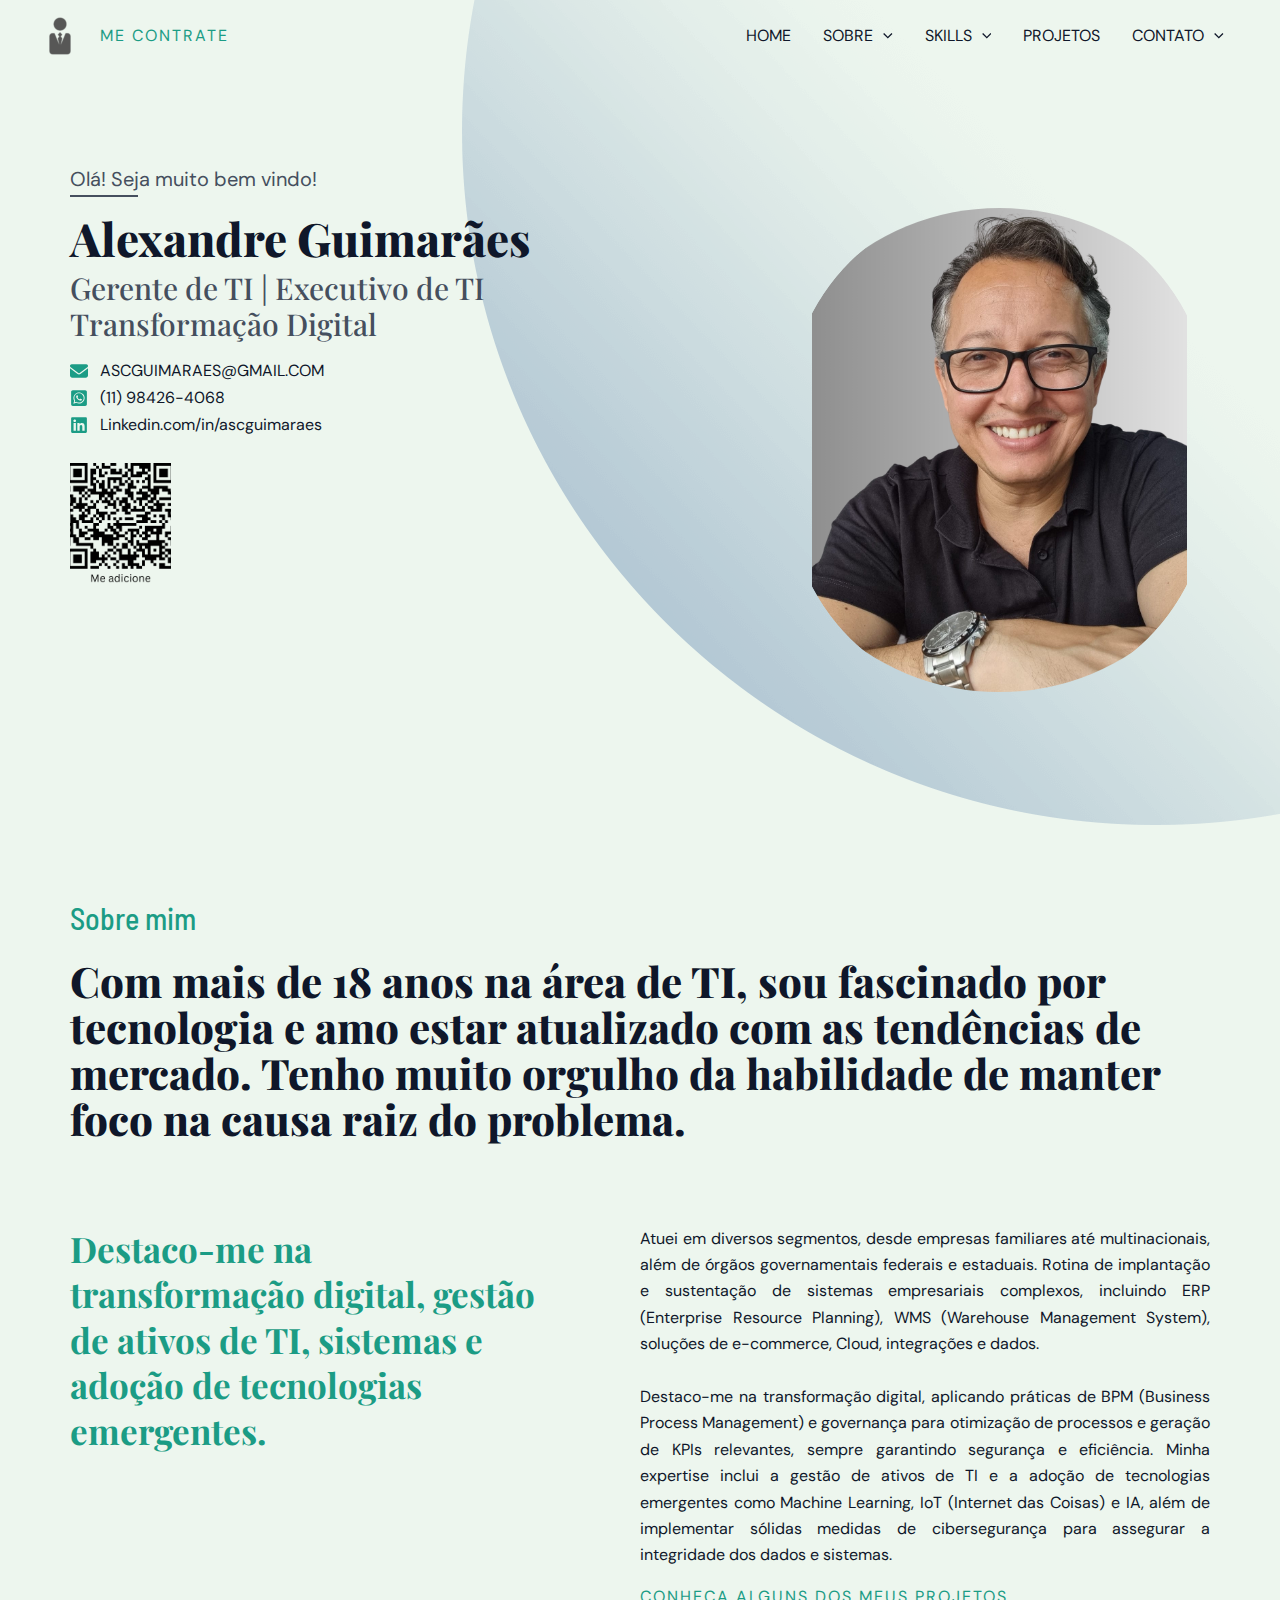
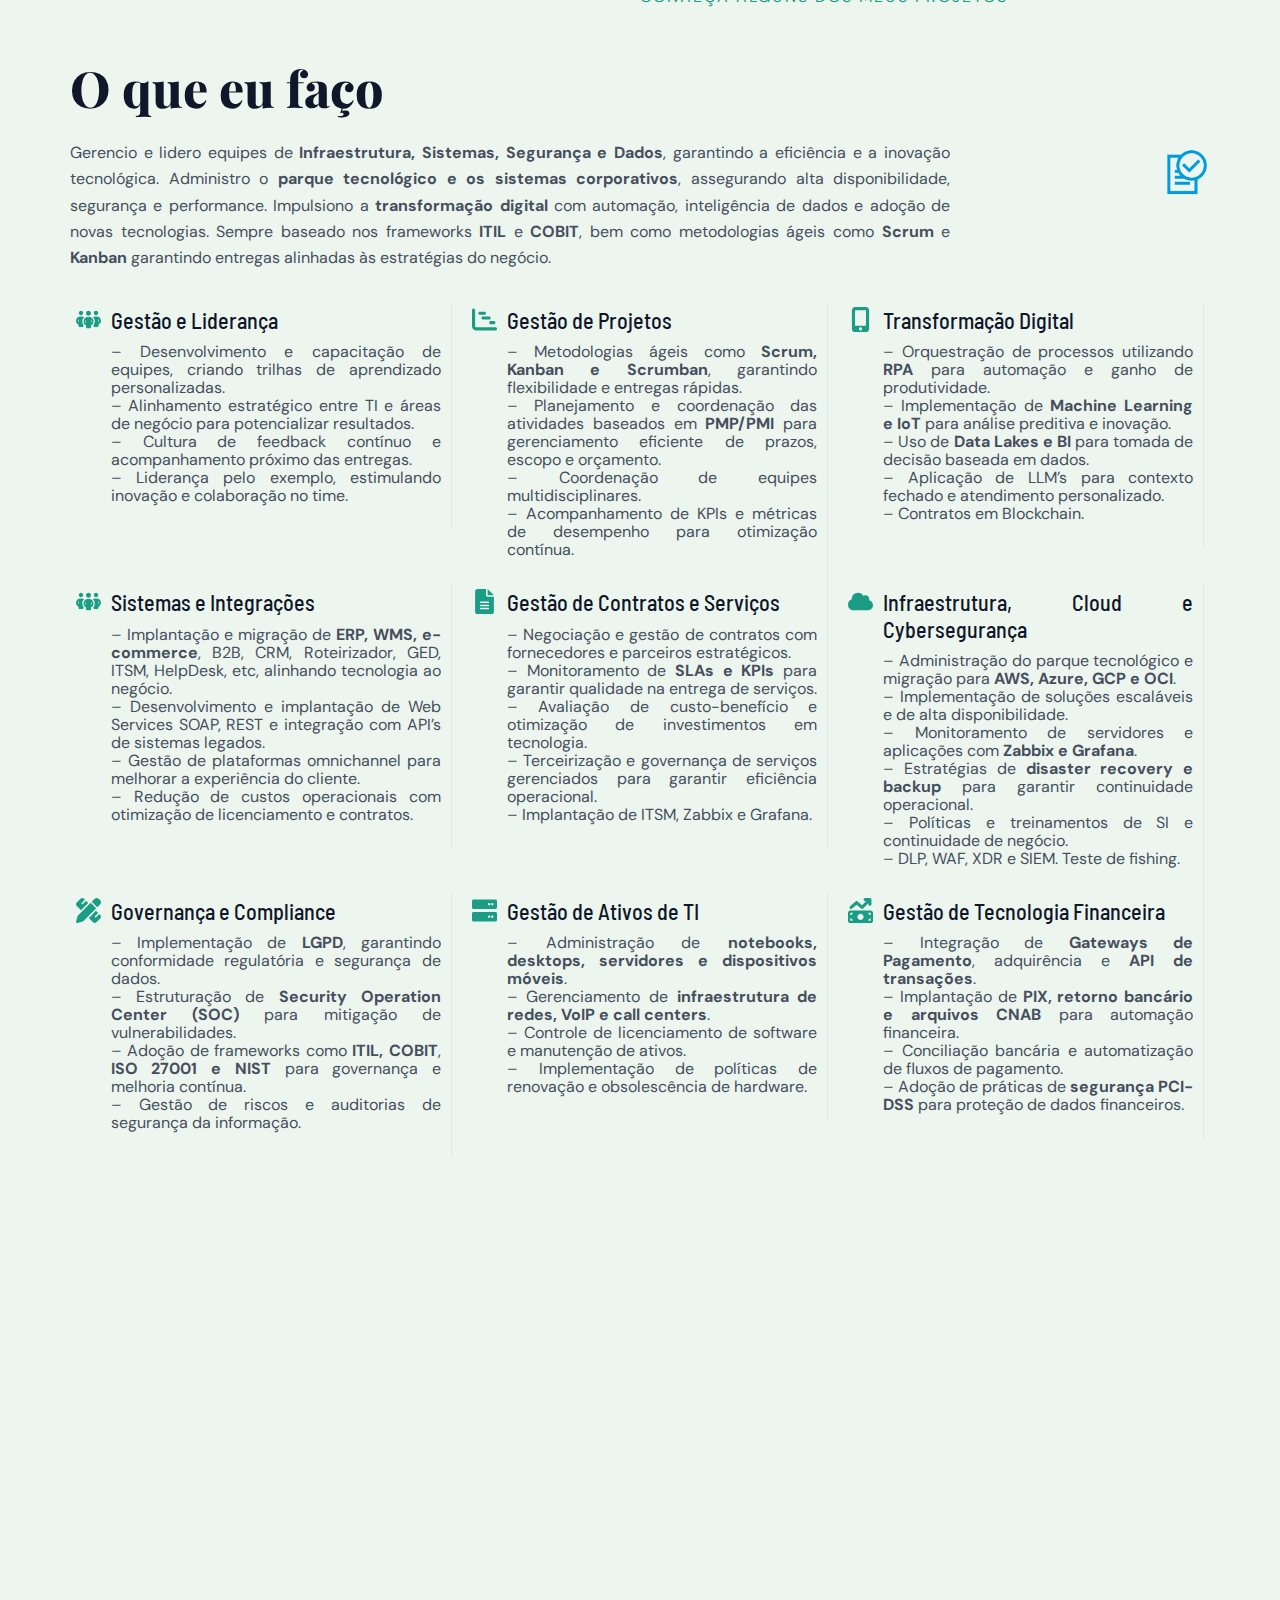
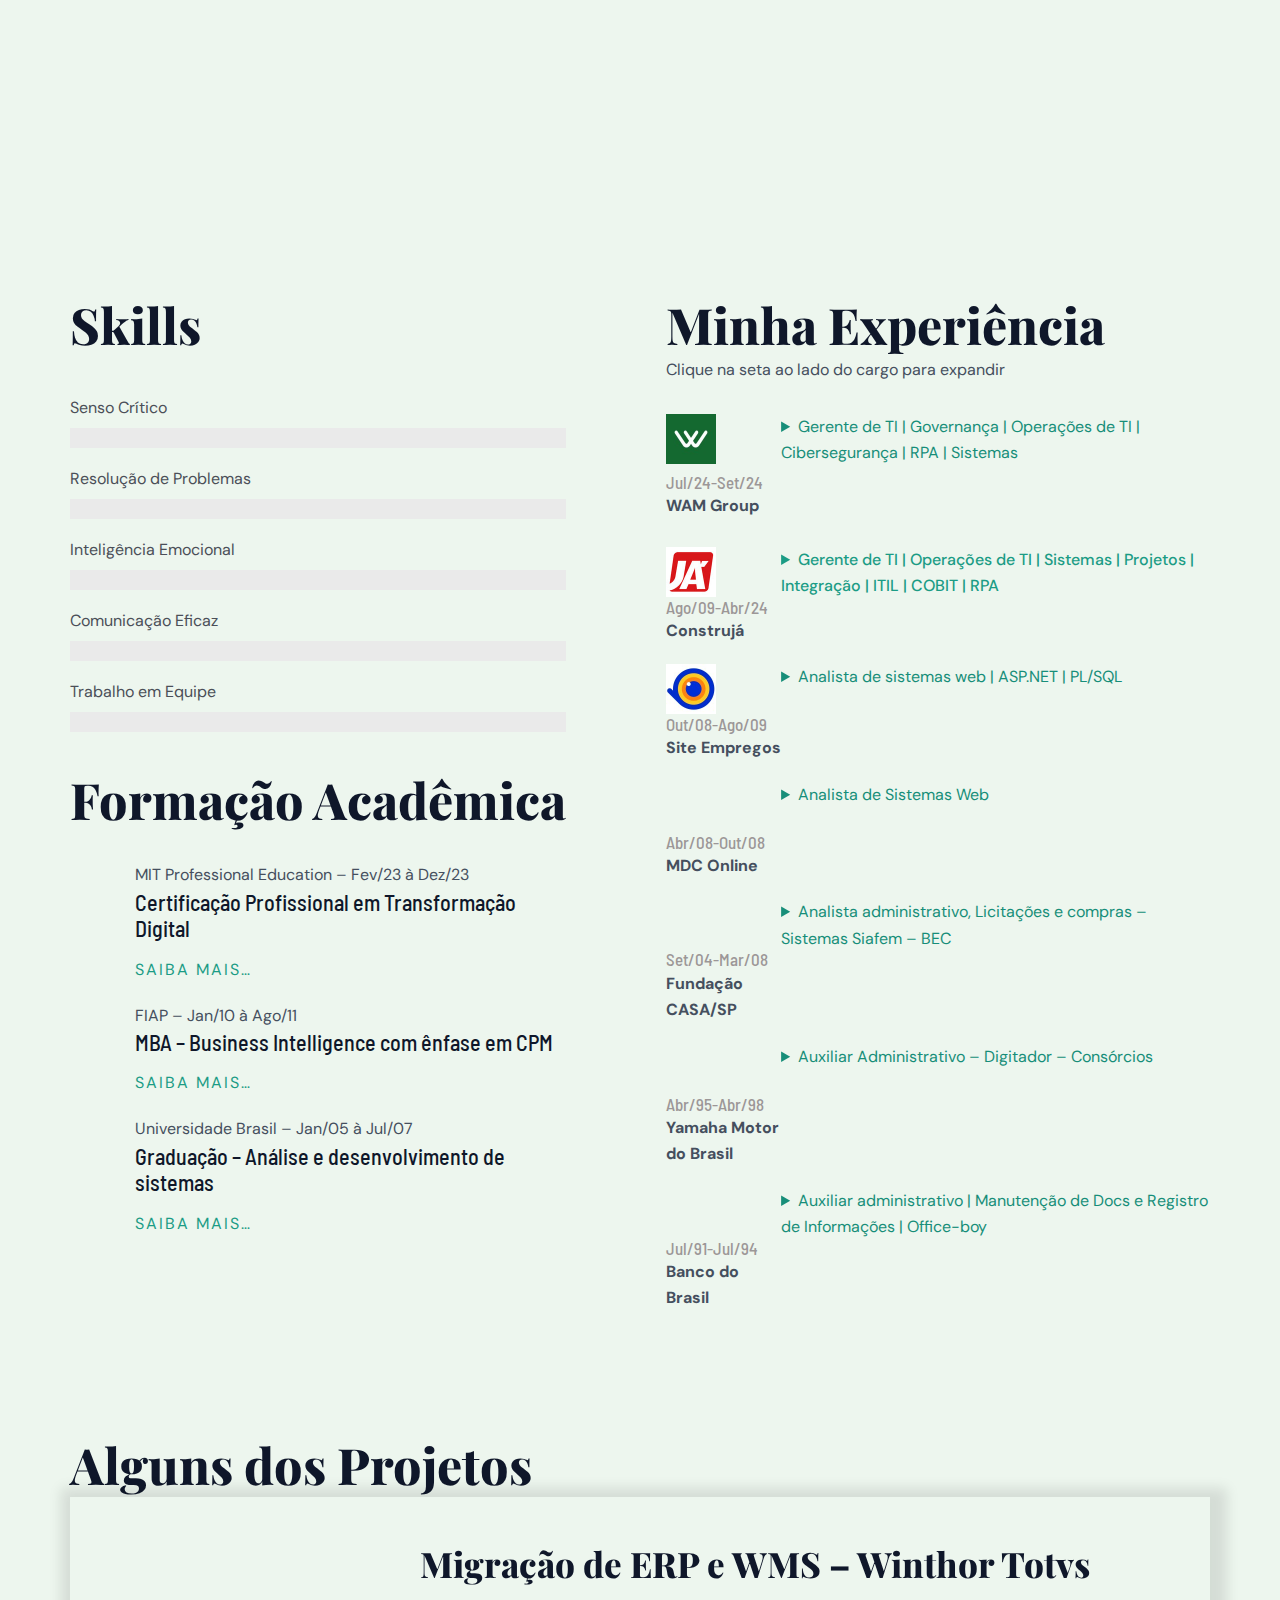
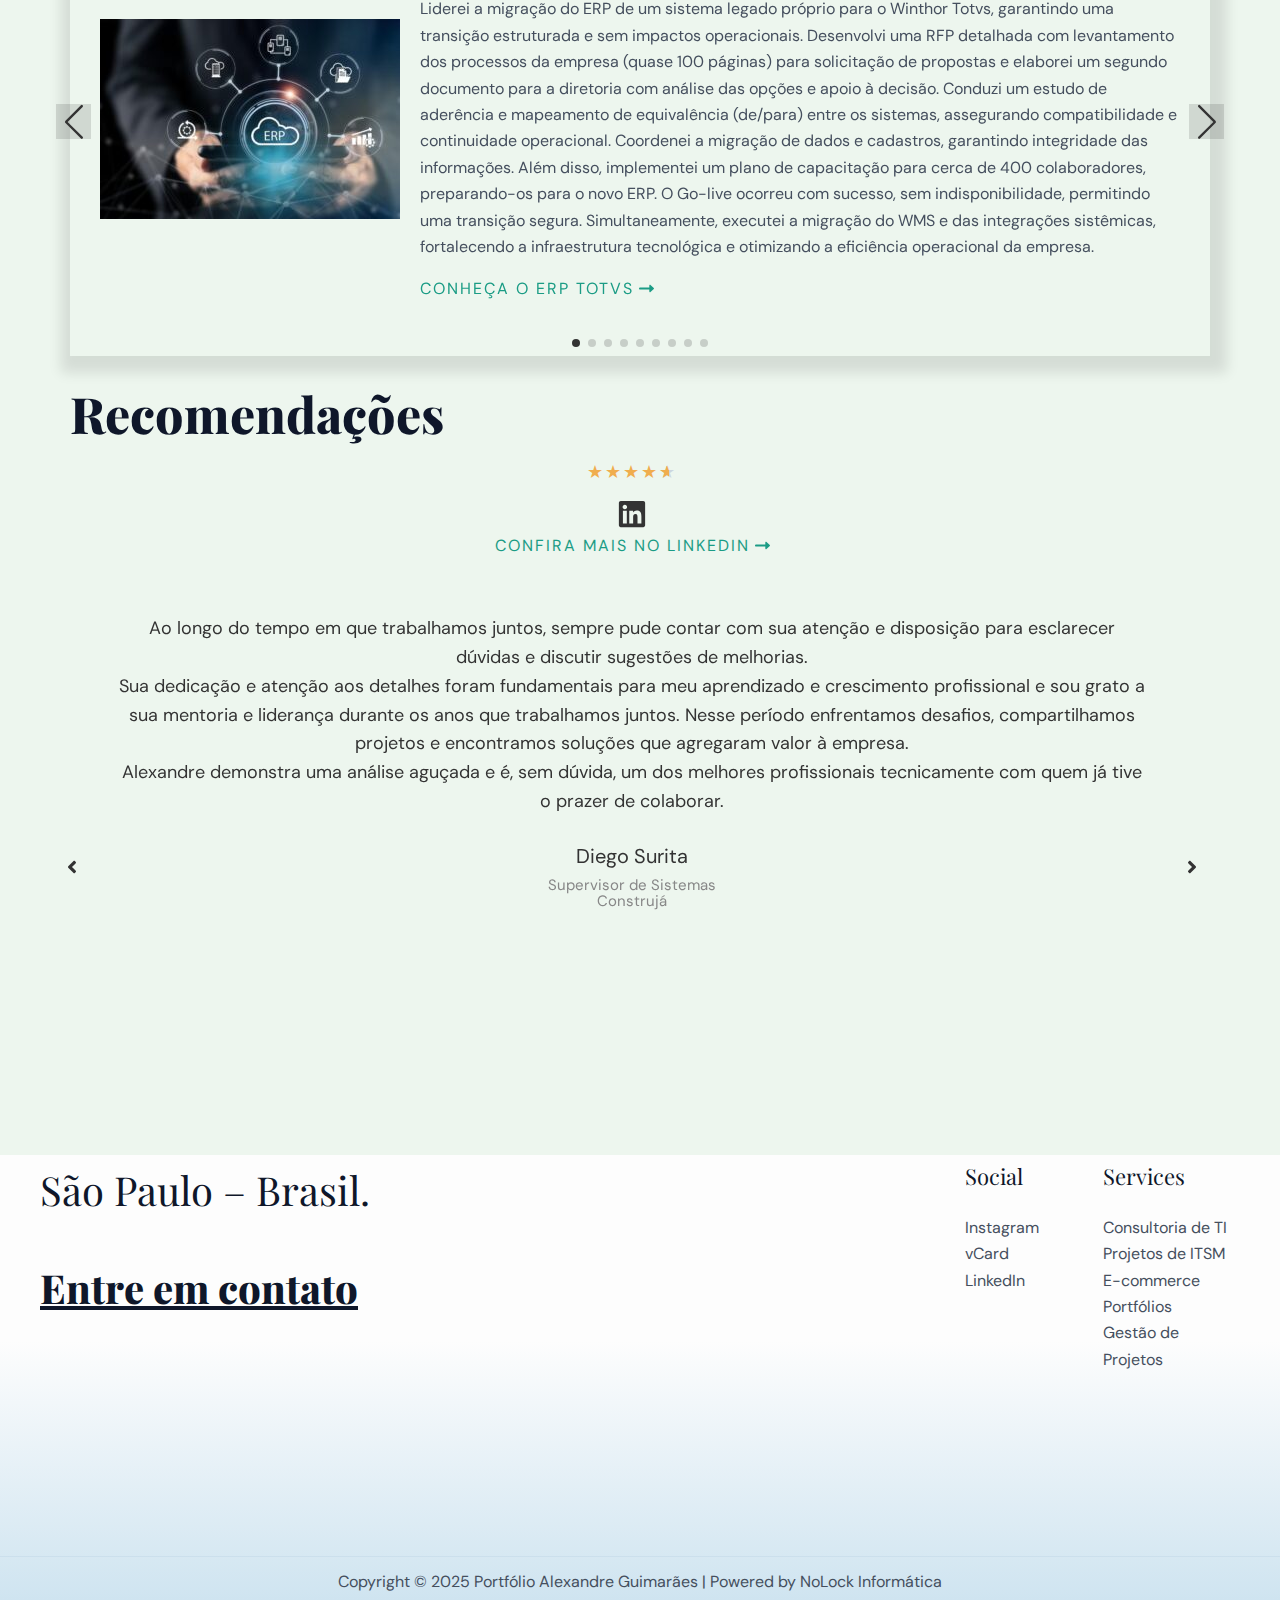
==== commit ede983a6: "Add files via upload" ====
--- a/index.html
+++ b/index.html
@@ -11,12 +11,12 @@
 <link rel="alternate" type="application/rss+xml" title="Portfólio Alexandre Guimarães &raquo; Feed" href="https://ascguimaraes.github.io/portfolio/feed/">
 <link rel="alternate" type="application/rss+xml" title="Portfólio Alexandre Guimarães &raquo; Comments Feed" href="https://ascguimaraes.github.io/portfolio/comments/feed/">
 <script>
-window._wpemojiSettings = {"baseUrl":"https:\/\/s.w.org\/images\/core\/emoji\/15.0.3\/72x72\/","ext":".png","svgUrl":"https:\/\/s.w.org\/images\/core\/emoji\/15.0.3\/svg\/","svgExt":".svg","source":{"concatemoji":"https:\/\/ascguimaraes.github.io\/portfolio\/wp-includes\/js\/wp-emoji-release.min.js?ver=6.7.1"}};
+window._wpemojiSettings = {"baseUrl":"https:\/\/s.w.org\/images\/core\/emoji\/15.0.3\/72x72\/","ext":".png","svgUrl":"https:\/\/s.w.org\/images\/core\/emoji\/15.0.3\/svg\/","svgExt":".svg","source":{"concatemoji":"https:\/\/ascguimaraes.github.io\/portfolio\/wp-includes\/js\/wp-emoji-release.min.js?ver=6.7.2"}};
 /*! This file is auto-generated */
 !function(i,n){var o,s,e;function c(e){try{var t={supportTests:e,timestamp:(new Date).valueOf()};sessionStorage.setItem(o,JSON.stringify(t))}catch(e){}}function p(e,t,n){e.clearRect(0,0,e.canvas.width,e.canvas.height),e.fillText(t,0,0);var t=new Uint32Array(e.getImageData(0,0,e.canvas.width,e.canvas.height).data),r=(e.clearRect(0,0,e.canvas.width,e.canvas.height),e.fillText(n,0,0),new Uint32Array(e.getImageData(0,0,e.canvas.width,e.canvas.height).data));return t.every(function(e,t){return e===r[t]})}function u(e,t,n){switch(t){case"flag":return n(e,"🏳️‍⚧️","🏳️​⚧️")?!1:!n(e,"🇺🇳","🇺​🇳")&&!n(e,"🏴󠁧󠁢󠁥󠁮󠁧󠁿","🏴​󠁧​󠁢​󠁥​󠁮​󠁧​󠁿");case"emoji":return!n(e,"🐦‍⬛","🐦​⬛")}return!1}function f(e,t,n){var r="undefined"!=typeof WorkerGlobalScope&&self instanceof WorkerGlobalScope?new OffscreenCanvas(300,150):i.createElement("canvas"),a=r.getContext("2d",{willReadFrequently:!0}),o=(a.textBaseline="top",a.font="600 32px Arial",{});return e.forEach(function(e){o[e]=t(a,e,n)}),o}function t(e){var t=i.createElement("script");t.src=e,t.defer=!0,i.head.appendChild(t)}"undefined"!=typeof Promise&&(o="wpEmojiSettingsSupports",s=["flag","emoji"],n.supports={everything:!0,everythingExceptFlag:!0},e=new Promise(function(e){i.addEventListener("DOMContentLoaded",e,{once:!0})}),new Promise(function(t){var n=function(){try{var e=JSON.parse(sessionStorage.getItem(o));if("object"==typeof e&&"number"==typeof e.timestamp&&(new Date).valueOf()<e.timestamp+604800&&"object"==typeof e.supportTests)return e.supportTests}catch(e){}return null}();if(!n){if("undefined"!=typeof Worker&&"undefined"!=typeof OffscreenCanvas&&"undefined"!=typeof URL&&URL.createObjectURL&&"undefined"!=typeof Blob)try{var e="postMessage("+f.toString()+"("+[JSON.stringify(s),u.toString(),p.toString()].join(",")+"));",r=new Blob([e],{type:"text/javascript"}),a=new Worker(URL.createObjectURL(r),{name:"wpTestEmojiSupports"});return void(a.onmessage=function(e){c(n=e.data),a.terminate(),t(n)})}catch(e){}c(n=f(s,u,p))}t(n)}).then(function(e){for(var t in e)n.supports[t]=e[t],n.supports.everything=n.supports.everything&&n.supports[t],"flag"!==t&&(n.supports.everythingExceptFlag=n.supports.everythingExceptFlag&&n.supports[t]);n.supports.everythingExceptFlag=n.supports.everythingExceptFlag&&!n.supports.flag,n.DOMReady=!1,n.readyCallback=function(){n.DOMReady=!0}}).then(function(){return e}).then(function(){var e;n.supports.everything||(n.readyCallback(),(e=n.source||{}).concatemoji?t(e.concatemoji):e.wpemoji&&e.twemoji&&(t(e.twemoji),t(e.wpemoji)))}))}((window,document),window._wpemojiSettings);
 </script>
 <link rel="stylesheet" id="astra-theme-css-css" href="https://ascguimaraes.github.io/portfolio/wp-content/themes/astra/assets/css/minified/main.min.css?ver=4.8.11" media="all">
-<style id="astra-theme-css-inline-css">:root{--ast-post-nav-space:0;--ast-container-default-xlg-padding:6.67em;--ast-container-default-lg-padding:5.67em;--ast-container-default-slg-padding:4.34em;--ast-container-default-md-padding:3.34em;--ast-container-default-sm-padding:6.67em;--ast-container-default-xs-padding:2.4em;--ast-container-default-xxs-padding:1.4em;--ast-code-block-background:#EEEEEE;--ast-comment-inputs-background:#FAFAFA;--ast-normal-container-width:1200px;--ast-narrow-container-width:750px;--ast-blog-title-font-weight:normal;--ast-blog-meta-weight:inherit;--ast-global-color-primary:var(--ast-global-color-5);--ast-global-color-secondary:var(--ast-global-color-4);--ast-global-color-alternate-background:var(--ast-global-color-7);--ast-global-color-subtle-background:var(--ast-global-color-6);}html{font-size:100%;}a,.page-title{color:var(--ast-global-color-2);}a:hover,a:focus{color:var(--ast-global-color-1);}body,button,input,select,textarea,.ast-button,.ast-custom-button{font-family:'DM Sans',sans-serif;font-weight:400;font-size:16px;font-size:1rem;line-height:var(--ast-body-line-height,1.65em);}blockquote{color:var(--ast-global-color-3);}h1,.entry-content h1,h2,.entry-content h2,h3,.entry-content h3,h4,.entry-content h4,h5,.entry-content h5,h6,.entry-content h6,.site-title,.site-title a{font-family:'Lexend',sans-serif;font-weight:600;}.site-title{font-size:35px;font-size:2.1875rem;display:none;}header .custom-logo-link img{max-width:40px;width:40px;}.astra-logo-svg{width:40px;}.site-header .site-description{font-size:15px;font-size:0.9375rem;display:none;}.entry-title{font-size:26px;font-size:1.625rem;}.archive .ast-article-post .ast-article-inner,.blog .ast-article-post .ast-article-inner,.archive .ast-article-post .ast-article-inner:hover,.blog .ast-article-post .ast-article-inner:hover{overflow:hidden;}h1,.entry-content h1{font-size:83px;font-size:5.1875rem;font-weight:800;font-family:'Playfair Display',serif;line-height:1.4em;}h2,.entry-content h2{font-size:50px;font-size:3.125rem;font-weight:800;font-family:'Playfair Display',serif;line-height:1.3em;}h3,.entry-content h3{font-size:35px;font-size:2.1875rem;font-weight:800;font-family:'Playfair Display',serif;line-height:1.3em;}h4,.entry-content h4{font-size:22px;font-size:1.375rem;line-height:1.2em;font-weight:500;font-family:'Barlow Semi Condensed',sans-serif;}h5,.entry-content h5{font-size:20px;font-size:1.25rem;line-height:1.2em;font-weight:500;font-family:'Barlow Semi Condensed',sans-serif;}h6,.entry-content h6{font-size:17px;font-size:1.0625rem;line-height:1.25em;font-weight:500;font-family:'Barlow Semi Condensed',sans-serif;}::selection{background-color:var(--ast-global-color-0);color:#ffffff;}body,h1,.entry-title a,.entry-content h1,h2,.entry-content h2,h3,.entry-content h3,h4,.entry-content h4,h5,.entry-content h5,h6,.entry-content h6{color:var(--ast-global-color-3);}.tagcloud a:hover,.tagcloud a:focus,.tagcloud a.current-item{color:#ffffff;border-color:var(--ast-global-color-2);background-color:var(--ast-global-color-2);}input:focus,input[type="text"]:focus,input[type="email"]:focus,input[type="url"]:focus,input[type="password"]:focus,input[type="reset"]:focus,input[type="search"]:focus,textarea:focus{border-color:var(--ast-global-color-2);}input[type="radio"]:checked,input[type=reset],input[type="checkbox"]:checked,input[type="checkbox"]:hover:checked,input[type="checkbox"]:focus:checked,input[type=range]::-webkit-slider-thumb{border-color:var(--ast-global-color-2);background-color:var(--ast-global-color-2);box-shadow:none;}.site-footer a:hover + .post-count,.site-footer a:focus + .post-count{background:var(--ast-global-color-2);border-color:var(--ast-global-color-2);}.single .nav-links .nav-previous,.single .nav-links .nav-next{color:var(--ast-global-color-2);}.entry-meta,.entry-meta *{line-height:1.45;color:var(--ast-global-color-2);}.entry-meta a:not(.ast-button):hover,.entry-meta a:not(.ast-button):hover *,.entry-meta a:not(.ast-button):focus,.entry-meta a:not(.ast-button):focus *,.page-links > .page-link,.page-links .page-link:hover,.post-navigation a:hover{color:var(--ast-global-color-1);}#cat option,.secondary .calendar_wrap thead a,.secondary .calendar_wrap thead a:visited{color:var(--ast-global-color-2);}.secondary .calendar_wrap #today,.ast-progress-val span{background:var(--ast-global-color-2);}.secondary a:hover + .post-count,.secondary a:focus + .post-count{background:var(--ast-global-color-2);border-color:var(--ast-global-color-2);}.calendar_wrap #today > a{color:#ffffff;}.page-links .page-link,.single .post-navigation a{color:var(--ast-global-color-2);}.ast-search-menu-icon .search-form button.search-submit{padding:0 4px;}.ast-search-menu-icon form.search-form{padding-right:0;}.ast-search-menu-icon.slide-search input.search-field{width:0;}.ast-header-search .ast-search-menu-icon.ast-dropdown-active .search-form,.ast-header-search .ast-search-menu-icon.ast-dropdown-active .search-field:focus{transition:all 0.2s;}.search-form input.search-field:focus{outline:none;}.wp-block-latest-posts > li > a{color:var(--ast-global-color-2);}.widget-title,.widget .wp-block-heading{font-size:22px;font-size:1.375rem;color:var(--ast-global-color-3);}.ast-search-menu-icon.slide-search a:focus-visible:focus-visible,.astra-search-icon:focus-visible,#close:focus-visible,a:focus-visible,.ast-menu-toggle:focus-visible,.site .skip-link:focus-visible,.wp-block-loginout input:focus-visible,.wp-block-search.wp-block-search__button-inside .wp-block-search__inside-wrapper,.ast-header-navigation-arrow:focus-visible,.woocommerce .wc-proceed-to-checkout > .checkout-button:focus-visible,.woocommerce .woocommerce-MyAccount-navigation ul li a:focus-visible,.ast-orders-table__row .ast-orders-table__cell:focus-visible,.woocommerce .woocommerce-order-details .order-again > .button:focus-visible,.woocommerce .woocommerce-message a.button.wc-forward:focus-visible,.woocommerce #minus_qty:focus-visible,.woocommerce #plus_qty:focus-visible,a#ast-apply-coupon:focus-visible,.woocommerce .woocommerce-info a:focus-visible,.woocommerce .astra-shop-summary-wrap a:focus-visible,.woocommerce a.wc-forward:focus-visible,#ast-apply-coupon:focus-visible,.woocommerce-js .woocommerce-mini-cart-item a.remove:focus-visible,#close:focus-visible,.button.search-submit:focus-visible,#search_submit:focus,.normal-search:focus-visible,.ast-header-account-wrap:focus-visible,.woocommerce .ast-on-card-button.ast-quick-view-trigger:focus{outline-style:dotted;outline-color:inherit;outline-width:thin;}input:focus,input[type="text"]:focus,input[type="email"]:focus,input[type="url"]:focus,input[type="password"]:focus,input[type="reset"]:focus,input[type="search"]:focus,input[type="number"]:focus,textarea:focus,.wp-block-search__input:focus,[data-section="section-header-mobile-trigger"] .ast-button-wrap .ast-mobile-menu-trigger-minimal:focus,.ast-mobile-popup-drawer.active .menu-toggle-close:focus,.woocommerce-ordering select.orderby:focus,#ast-scroll-top:focus,#coupon_code:focus,.woocommerce-page #comment:focus,.woocommerce #reviews #respond input#submit:focus,.woocommerce a.add_to_cart_button:focus,.woocommerce .button.single_add_to_cart_button:focus,.woocommerce .woocommerce-cart-form button:focus,.woocommerce .woocommerce-cart-form__cart-item .quantity .qty:focus,.woocommerce .woocommerce-billing-fields .woocommerce-billing-fields__field-wrapper .woocommerce-input-wrapper > .input-text:focus,.woocommerce #order_comments:focus,.woocommerce #place_order:focus,.woocommerce .woocommerce-address-fields .woocommerce-address-fields__field-wrapper .woocommerce-input-wrapper > .input-text:focus,.woocommerce .woocommerce-MyAccount-content form button:focus,.woocommerce .woocommerce-MyAccount-content .woocommerce-EditAccountForm .woocommerce-form-row .woocommerce-Input.input-text:focus,.woocommerce .ast-woocommerce-container .woocommerce-pagination ul.page-numbers li a:focus,body #content .woocommerce form .form-row .select2-container--default .select2-selection--single:focus,#ast-coupon-code:focus,.woocommerce.woocommerce-js .quantity input[type=number]:focus,.woocommerce-js .woocommerce-mini-cart-item .quantity input[type=number]:focus,.woocommerce p#ast-coupon-trigger:focus{border-style:dotted;border-color:inherit;border-width:thin;}input{outline:none;}.site-logo-img img{ transition:all 0.2s linear;}body .ast-oembed-container *{position:absolute;top:0;width:100%;height:100%;left:0;}body .wp-block-embed-pocket-casts .ast-oembed-container *{position:unset;}.ast-single-post-featured-section + article {margin-top: 2em;}.site-content .ast-single-post-featured-section img {width: 100%;overflow: hidden;object-fit: cover;}.site > .ast-single-related-posts-container {margin-top: 0;}@media (min-width: 922px) {.ast-desktop .ast-container--narrow {max-width: var(--ast-narrow-container-width);margin: 0 auto;}}.ast-page-builder-template .hentry {margin: 0;}.ast-page-builder-template .site-content > .ast-container {max-width: 100%;padding: 0;}.ast-page-builder-template .site .site-content #primary {padding: 0;margin: 0;}.ast-page-builder-template .no-results {text-align: center;margin: 4em auto;}.ast-page-builder-template .ast-pagination {padding: 2em;}.ast-page-builder-template .entry-header.ast-no-title.ast-no-thumbnail {margin-top: 0;}.ast-page-builder-template .entry-header.ast-header-without-markup {margin-top: 0;margin-bottom: 0;}.ast-page-builder-template .entry-header.ast-no-title.ast-no-meta {margin-bottom: 0;}.ast-page-builder-template.single .post-navigation {padding-bottom: 2em;}.ast-page-builder-template.single-post .site-content > .ast-container {max-width: 100%;}.ast-page-builder-template .entry-header {margin-top: 4em;margin-left: auto;margin-right: auto;padding-left: 20px;padding-right: 20px;}.single.ast-page-builder-template .entry-header {padding-left: 20px;padding-right: 20px;}.ast-page-builder-template .ast-archive-description {margin: 4em auto 0;padding-left: 20px;padding-right: 20px;}.ast-page-builder-template.ast-no-sidebar .entry-content .alignwide {margin-left: 0;margin-right: 0;}@media (max-width:921.9px){#ast-desktop-header{display:none;}}@media (min-width:922px){#ast-mobile-header{display:none;}}.wp-block-buttons.aligncenter{justify-content:center;}@media (max-width:921px){.ast-theme-transparent-header #primary,.ast-theme-transparent-header #secondary{padding:0;}}@media (max-width:921px){.ast-plain-container.ast-no-sidebar #primary{padding:0;}}.ast-plain-container.ast-no-sidebar #primary{margin-top:0;margin-bottom:0;}.wp-block-button.is-style-outline .wp-block-button__link{border-color:rgba(0,0,0,0);border-top-width:2px;border-right-width:2px;border-bottom-width:2px;border-left-width:2px;}div.wp-block-button.is-style-outline > .wp-block-button__link:not(.has-text-color),div.wp-block-button.wp-block-button__link.is-style-outline:not(.has-text-color){color:rgba(0,0,0,0);}.wp-block-button.is-style-outline .wp-block-button__link:hover,.wp-block-buttons .wp-block-button.is-style-outline .wp-block-button__link:focus,.wp-block-buttons .wp-block-button.is-style-outline > .wp-block-button__link:not(.has-text-color):hover,.wp-block-buttons .wp-block-button.wp-block-button__link.is-style-outline:not(.has-text-color):hover{color:var(--ast-global-color-2);background-color:rgba(0,0,0,0);border-color:rgba(0,0,0,0);}.post-page-numbers.current .page-link,.ast-pagination .page-numbers.current{color:#ffffff;border-color:var(--ast-global-color-0);background-color:var(--ast-global-color-0);}.wp-block-buttons .wp-block-button.is-style-outline .wp-block-button__link.wp-element-button,.ast-outline-button,.wp-block-uagb-buttons-child .uagb-buttons-repeater.ast-outline-button{border-color:rgba(0,0,0,0);border-top-width:2px;border-right-width:2px;border-bottom-width:2px;border-left-width:2px;font-family:inherit;font-weight:inherit;font-size:16px;font-size:1rem;line-height:1em;}.wp-block-buttons .wp-block-button.is-style-outline > .wp-block-button__link:not(.has-text-color),.wp-block-buttons .wp-block-button.wp-block-button__link.is-style-outline:not(.has-text-color),.ast-outline-button{color:rgba(0,0,0,0);}.wp-block-button.is-style-outline .wp-block-button__link:hover,.wp-block-buttons .wp-block-button.is-style-outline .wp-block-button__link:focus,.wp-block-buttons .wp-block-button.is-style-outline > .wp-block-button__link:not(.has-text-color):hover,.wp-block-buttons .wp-block-button.wp-block-button__link.is-style-outline:not(.has-text-color):hover,.ast-outline-button:hover,.ast-outline-button:focus,.wp-block-uagb-buttons-child .uagb-buttons-repeater.ast-outline-button:hover,.wp-block-uagb-buttons-child .uagb-buttons-repeater.ast-outline-button:focus{color:var(--ast-global-color-2);background-color:rgba(0,0,0,0);border-color:rgba(0,0,0,0);}.wp-block-button .wp-block-button__link.wp-element-button.is-style-outline:not(.has-background),.wp-block-button.is-style-outline>.wp-block-button__link.wp-element-button:not(.has-background),.ast-outline-button{background-color:rgba(0,0,0,0);}.entry-content[data-ast-blocks-layout] > figure{margin-bottom:1em;}@media (max-width:921px){.ast-separate-container #primary,.ast-separate-container #secondary{padding:1.5em 0;}#primary,#secondary{padding:1.5em 0;margin:0;}.ast-left-sidebar #content > .ast-container{display:flex;flex-direction:column-reverse;width:100%;}.ast-separate-container .ast-article-post,.ast-separate-container .ast-article-single{padding:1.5em 2.14em;}.ast-author-box img.avatar{margin:20px 0 0 0;}}@media (min-width:922px){.ast-separate-container.ast-right-sidebar #primary,.ast-separate-container.ast-left-sidebar #primary{border:0;}.search-no-results.ast-separate-container #primary{margin-bottom:4em;}}.wp-block-button .wp-block-button__link{color:var(--ast-global-color-0);}.wp-block-button .wp-block-button__link:hover,.wp-block-button .wp-block-button__link:focus{color:var(--ast-global-color-2);background-color:rgba(0,0,0,0);border-color:rgba(0,0,0,0);}.wp-block-button .wp-block-button__link,.wp-block-search .wp-block-search__button,body .wp-block-file .wp-block-file__button{border-color:rgba(0,0,0,0);background-color:rgba(0,0,0,0);color:var(--ast-global-color-0);font-family:inherit;font-weight:inherit;line-height:1em;text-transform:uppercase;letter-spacing:2px;font-size:16px;font-size:1rem;padding-top:0px;padding-right:0px;padding-bottom:0px;padding-left:0px;}.menu-toggle,button,.ast-button,.ast-custom-button,.button,input#submit,input[type="button"],input[type="submit"],input[type="reset"],form[CLASS*="wp-block-search__"].wp-block-search .wp-block-search__inside-wrapper .wp-block-search__button,body .wp-block-file .wp-block-file__button,.woocommerce-js a.button,.woocommerce button.button,.woocommerce .woocommerce-message a.button,.woocommerce #respond input#submit.alt,.woocommerce input.button.alt,.woocommerce input.button,.woocommerce input.button:disabled,.woocommerce input.button:disabled[disabled],.woocommerce input.button:disabled:hover,.woocommerce input.button:disabled[disabled]:hover,.woocommerce #respond input#submit,.woocommerce button.button.alt.disabled,.wc-block-grid__products .wc-block-grid__product .wp-block-button__link,.wc-block-grid__product-onsale,[CLASS*="wc-block"] button,.woocommerce-js .astra-cart-drawer .astra-cart-drawer-content .woocommerce-mini-cart__buttons .button:not(.checkout):not(.ast-continue-shopping),.woocommerce-js .astra-cart-drawer .astra-cart-drawer-content .woocommerce-mini-cart__buttons a.checkout,.woocommerce button.button.alt.disabled.wc-variation-selection-needed,[CLASS*="wc-block"] .wc-block-components-button{border-style:solid;border-top-width:0;border-right-width:0;border-left-width:0;border-bottom-width:0;color:var(--ast-global-color-0);border-color:rgba(0,0,0,0);background-color:rgba(0,0,0,0);padding-top:0px;padding-right:0px;padding-bottom:0px;padding-left:0px;font-family:inherit;font-weight:inherit;font-size:16px;font-size:1rem;line-height:1em;text-transform:uppercase;letter-spacing:2px;}button:focus,.menu-toggle:hover,button:hover,.ast-button:hover,.ast-custom-button:hover .button:hover,.ast-custom-button:hover ,input[type=reset]:hover,input[type=reset]:focus,input#submit:hover,input#submit:focus,input[type="button"]:hover,input[type="button"]:focus,input[type="submit"]:hover,input[type="submit"]:focus,form[CLASS*="wp-block-search__"].wp-block-search .wp-block-search__inside-wrapper .wp-block-search__button:hover,form[CLASS*="wp-block-search__"].wp-block-search .wp-block-search__inside-wrapper .wp-block-search__button:focus,body .wp-block-file .wp-block-file__button:hover,body .wp-block-file .wp-block-file__button:focus,.woocommerce-js a.button:hover,.woocommerce button.button:hover,.woocommerce .woocommerce-message a.button:hover,.woocommerce #respond input#submit:hover,.woocommerce #respond input#submit.alt:hover,.woocommerce input.button.alt:hover,.woocommerce input.button:hover,.woocommerce button.button.alt.disabled:hover,.wc-block-grid__products .wc-block-grid__product .wp-block-button__link:hover,[CLASS*="wc-block"] button:hover,.woocommerce-js .astra-cart-drawer .astra-cart-drawer-content .woocommerce-mini-cart__buttons .button:not(.checkout):not(.ast-continue-shopping):hover,.woocommerce-js .astra-cart-drawer .astra-cart-drawer-content .woocommerce-mini-cart__buttons a.checkout:hover,.woocommerce button.button.alt.disabled.wc-variation-selection-needed:hover,[CLASS*="wc-block"] .wc-block-components-button:hover,[CLASS*="wc-block"] .wc-block-components-button:focus{color:var(--ast-global-color-2);background-color:rgba(0,0,0,0);border-color:rgba(0,0,0,0);}@media (max-width:921px){.ast-mobile-header-stack .main-header-bar .ast-search-menu-icon{display:inline-block;}.ast-header-break-point.ast-header-custom-item-outside .ast-mobile-header-stack .main-header-bar .ast-search-icon{margin:0;}.ast-comment-avatar-wrap img{max-width:2.5em;}.ast-comment-meta{padding:0 1.8888em 1.3333em;}.ast-separate-container .ast-comment-list li.depth-1{padding:1.5em 2.14em;}.ast-separate-container .comment-respond{padding:2em 2.14em;}}@media (min-width:544px){.ast-container{max-width:100%;}}@media (max-width:544px){.ast-separate-container .ast-article-post,.ast-separate-container .ast-article-single,.ast-separate-container .comments-title,.ast-separate-container .ast-archive-description{padding:1.5em 1em;}.ast-separate-container #content .ast-container{padding-left:0.54em;padding-right:0.54em;}.ast-separate-container .ast-comment-list .bypostauthor{padding:.5em;}.ast-search-menu-icon.ast-dropdown-active .search-field{width:170px;}} #ast-mobile-header .ast-site-header-cart-li a{pointer-events:none;}body,.ast-separate-container{background-color:var(--ast-global-color-4);background-image:none;}@media (max-width:921px){.site-title{display:none;}.site-header .site-description{display:none;}h1,.entry-content h1{font-size:60px;}h2,.entry-content h2{font-size:43px;}h3,.entry-content h3{font-size:30px;}}@media (max-width:544px){.site-title{display:none;}.site-header .site-description{display:none;}h1,.entry-content h1{font-size:45px;}h2,.entry-content h2{font-size:35px;}h3,.entry-content h3{font-size:20px;}}@media (max-width:921px){html{font-size:91.2%;}}@media (max-width:544px){html{font-size:91.2%;}}@media (min-width:922px){.ast-container{max-width:1240px;}}@media (min-width:922px){.site-content .ast-container{display:flex;}}@media (max-width:921px){.site-content .ast-container{flex-direction:column;}}@media (min-width:922px){.main-header-menu .sub-menu .menu-item.ast-left-align-sub-menu:hover > .sub-menu,.main-header-menu .sub-menu .menu-item.ast-left-align-sub-menu.focus > .sub-menu{margin-left:-0px;}}.ast-theme-transparent-header [data-section="section-header-mobile-trigger"] .ast-button-wrap .mobile-menu-toggle-icon .ast-mobile-svg{fill:var(--ast-global-color-2);}.ast-theme-transparent-header [data-section="section-header-mobile-trigger"] .ast-button-wrap .mobile-menu-wrap .mobile-menu{color:var(--ast-global-color-2);}.ast-theme-transparent-header [data-section="section-header-mobile-trigger"] .ast-button-wrap .ast-mobile-menu-trigger-minimal{background:transparent;}.site .comments-area{padding-bottom:3em;}.wp-block-file {display: flex;align-items: center;flex-wrap: wrap;justify-content: space-between;}.wp-block-pullquote {border: none;}.wp-block-pullquote blockquote::before {content: "\201D";font-family: "Helvetica",sans-serif;display: flex;transform: rotate( 180deg );font-size: 6rem;font-style: normal;line-height: 1;font-weight: bold;align-items: center;justify-content: center;}.has-text-align-right > blockquote::before {justify-content: flex-start;}.has-text-align-left > blockquote::before {justify-content: flex-end;}figure.wp-block-pullquote.is-style-solid-color blockquote {max-width: 100%;text-align: inherit;}:root {--wp--custom--ast-default-block-top-padding: 3em;--wp--custom--ast-default-block-right-padding: 3em;--wp--custom--ast-default-block-bottom-padding: 3em;--wp--custom--ast-default-block-left-padding: 3em;--wp--custom--ast-container-width: 1200px;--wp--custom--ast-content-width-size: 1200px;--wp--custom--ast-wide-width-size: calc(1200px + var(--wp--custom--ast-default-block-left-padding) + var(--wp--custom--ast-default-block-right-padding));--ast-scrollbar-width: 0;}.ast-narrow-container {--wp--custom--ast-content-width-size: 750px;--wp--custom--ast-wide-width-size: 750px;}@media(max-width: 921px) {:root {--wp--custom--ast-default-block-top-padding: 3em;--wp--custom--ast-default-block-right-padding: 2em;--wp--custom--ast-default-block-bottom-padding: 3em;--wp--custom--ast-default-block-left-padding: 2em;}}@media(max-width: 544px) {:root {--wp--custom--ast-default-block-top-padding: 3em;--wp--custom--ast-default-block-right-padding: 1.5em;--wp--custom--ast-default-block-bottom-padding: 3em;--wp--custom--ast-default-block-left-padding: 1.5em;}}.entry-content > .wp-block-group,.entry-content > .wp-block-cover,.entry-content > .wp-block-columns {padding-top: var(--wp--custom--ast-default-block-top-padding);padding-right: var(--wp--custom--ast-default-block-right-padding);padding-bottom: var(--wp--custom--ast-default-block-bottom-padding);padding-left: var(--wp--custom--ast-default-block-left-padding);}.ast-plain-container.ast-no-sidebar .entry-content > .alignfull,.ast-page-builder-template .ast-no-sidebar .entry-content > .alignfull {margin-left: calc( -50vw + 50% + var( --ast-scrollbar-width ) / 2 );margin-right: calc( -50vw + 50% + var( --ast-scrollbar-width ) / 2 );max-width: calc( 100vw - var( --ast-scrollbar-width ) );width: calc( 100vw - var( --ast-scrollbar-width ) );}.ast-plain-container.ast-no-sidebar .entry-content .alignfull .alignfull,.ast-page-builder-template.ast-no-sidebar .entry-content .alignfull .alignfull,.ast-plain-container.ast-no-sidebar .entry-content .alignfull .alignwide,.ast-page-builder-template.ast-no-sidebar .entry-content .alignfull .alignwide,.ast-plain-container.ast-no-sidebar .entry-content .alignwide .alignfull,.ast-page-builder-template.ast-no-sidebar .entry-content .alignwide .alignfull,.ast-plain-container.ast-no-sidebar .entry-content .alignwide .alignwide,.ast-page-builder-template.ast-no-sidebar .entry-content .alignwide .alignwide,.ast-plain-container.ast-no-sidebar .entry-content .wp-block-column .alignfull,.ast-page-builder-template.ast-no-sidebar .entry-content .wp-block-column .alignfull,.ast-plain-container.ast-no-sidebar .entry-content .wp-block-column .alignwide,.ast-page-builder-template.ast-no-sidebar .entry-content .wp-block-column .alignwide {margin-left: auto;margin-right: auto;width: 100%;}[data-ast-blocks-layout] .wp-block-separator:not(.is-style-dots) {height: 0;}[data-ast-blocks-layout] .wp-block-separator {margin: 20px auto;}[data-ast-blocks-layout] .wp-block-separator:not(.is-style-wide):not(.is-style-dots) {max-width: 100px;}[data-ast-blocks-layout] .wp-block-separator.has-background {padding: 0;}.entry-content[data-ast-blocks-layout] > * {max-width: var(--wp--custom--ast-content-width-size);margin-left: auto;margin-right: auto;}.entry-content[data-ast-blocks-layout] > .alignwide {max-width: var(--wp--custom--ast-wide-width-size);}.entry-content[data-ast-blocks-layout] .alignfull {max-width: none;}.entry-content .wp-block-columns {margin-bottom: 0;}blockquote {margin: 1.5em;border-color: rgba(0,0,0,0.05);}.wp-block-quote:not(.has-text-align-right):not(.has-text-align-center) {border-left: 5px solid rgba(0,0,0,0.05);}.has-text-align-right > blockquote,blockquote.has-text-align-right {border-right: 5px solid rgba(0,0,0,0.05);}.has-text-align-left > blockquote,blockquote.has-text-align-left {border-left: 5px solid rgba(0,0,0,0.05);}.wp-block-site-tagline,.wp-block-latest-posts .read-more {margin-top: 15px;}.wp-block-loginout p label {display: block;}.wp-block-loginout p:not(.login-remember):not(.login-submit) input {width: 100%;}.wp-block-loginout input:focus {border-color: transparent;}.wp-block-loginout input:focus {outline: thin dotted;}.entry-content .wp-block-media-text .wp-block-media-text__content {padding: 0 0 0 8%;}.entry-content .wp-block-media-text.has-media-on-the-right .wp-block-media-text__content {padding: 0 8% 0 0;}.entry-content .wp-block-media-text.has-background .wp-block-media-text__content {padding: 8%;}.entry-content .wp-block-cover:not([class*="background-color"]):not(.has-text-color.has-link-color) .wp-block-cover__inner-container,.entry-content .wp-block-cover:not([class*="background-color"]) .wp-block-cover-image-text,.entry-content .wp-block-cover:not([class*="background-color"]) .wp-block-cover-text,.entry-content .wp-block-cover-image:not([class*="background-color"]) .wp-block-cover__inner-container,.entry-content .wp-block-cover-image:not([class*="background-color"]) .wp-block-cover-image-text,.entry-content .wp-block-cover-image:not([class*="background-color"]) .wp-block-cover-text {color: var(--ast-global-color-primary,var(--ast-global-color-5));}.wp-block-loginout .login-remember input {width: 1.1rem;height: 1.1rem;margin: 0 5px 4px 0;vertical-align: middle;}.wp-block-latest-posts > li > *:first-child,.wp-block-latest-posts:not(.is-grid) > li:first-child {margin-top: 0;}.entry-content > .wp-block-buttons,.entry-content > .wp-block-uagb-buttons {margin-bottom: 1.5em;}.wp-block-search__inside-wrapper .wp-block-search__input {padding: 0 10px;color: var(--ast-global-color-3);background: var(--ast-global-color-primary,var(--ast-global-color-5));border-color: var(--ast-border-color);}.wp-block-latest-posts .read-more {margin-bottom: 1.5em;}.wp-block-search__no-button .wp-block-search__inside-wrapper .wp-block-search__input {padding-top: 5px;padding-bottom: 5px;}.wp-block-latest-posts .wp-block-latest-posts__post-date,.wp-block-latest-posts .wp-block-latest-posts__post-author {font-size: 1rem;}.wp-block-latest-posts > li > *,.wp-block-latest-posts:not(.is-grid) > li {margin-top: 12px;margin-bottom: 12px;}.ast-page-builder-template .entry-content[data-ast-blocks-layout] > *,.ast-page-builder-template .entry-content[data-ast-blocks-layout] > .alignfull:not(.wp-block-group):not(.uagb-is-root-container) > * {max-width: none;}.ast-page-builder-template .entry-content[data-ast-blocks-layout] > .alignwide:not(.uagb-is-root-container) > * {max-width: var(--wp--custom--ast-wide-width-size);}.ast-page-builder-template .entry-content[data-ast-blocks-layout] > .inherit-container-width > *,.ast-page-builder-template .entry-content[data-ast-blocks-layout] > *:not(.wp-block-group):not(.uagb-is-root-container) > *,.entry-content[data-ast-blocks-layout] > .wp-block-cover .wp-block-cover__inner-container {max-width: var(--wp--custom--ast-content-width-size) ;margin-left: auto;margin-right: auto;}.entry-content[data-ast-blocks-layout] .wp-block-cover:not(.alignleft):not(.alignright) {width: auto;}@media(max-width: 1200px) {.ast-separate-container .entry-content > .alignfull,.ast-separate-container .entry-content[data-ast-blocks-layout] > .alignwide,.ast-plain-container .entry-content[data-ast-blocks-layout] > .alignwide,.ast-plain-container .entry-content .alignfull {margin-left: calc(-1 * min(var(--ast-container-default-xlg-padding),20px)) ;margin-right: calc(-1 * min(var(--ast-container-default-xlg-padding),20px));}}@media(min-width: 1201px) {.ast-separate-container .entry-content > .alignfull {margin-left: calc(-1 * var(--ast-container-default-xlg-padding) );margin-right: calc(-1 * var(--ast-container-default-xlg-padding) );}.ast-separate-container .entry-content[data-ast-blocks-layout] > .alignwide,.ast-plain-container .entry-content[data-ast-blocks-layout] > .alignwide {margin-left: calc(-1 * var(--wp--custom--ast-default-block-left-padding) );margin-right: calc(-1 * var(--wp--custom--ast-default-block-right-padding) );}}@media(min-width: 921px) {.ast-separate-container .entry-content .wp-block-group.alignwide:not(.inherit-container-width) > :where(:not(.alignleft):not(.alignright)),.ast-plain-container .entry-content .wp-block-group.alignwide:not(.inherit-container-width) > :where(:not(.alignleft):not(.alignright)) {max-width: calc( var(--wp--custom--ast-content-width-size) + 80px );}.ast-plain-container.ast-right-sidebar .entry-content[data-ast-blocks-layout] .alignfull,.ast-plain-container.ast-left-sidebar .entry-content[data-ast-blocks-layout] .alignfull {margin-left: -60px;margin-right: -60px;}}@media(min-width: 544px) {.entry-content > .alignleft {margin-right: 20px;}.entry-content > .alignright {margin-left: 20px;}}@media (max-width:544px){.wp-block-columns .wp-block-column:not(:last-child){margin-bottom:20px;}.wp-block-latest-posts{margin:0;}}@media( max-width: 600px ) {.entry-content .wp-block-media-text .wp-block-media-text__content,.entry-content .wp-block-media-text.has-media-on-the-right .wp-block-media-text__content {padding: 8% 0 0;}.entry-content .wp-block-media-text.has-background .wp-block-media-text__content {padding: 8%;}}.ast-page-builder-template .entry-header {padding-left: 0;}.ast-narrow-container .site-content .wp-block-uagb-image--align-full .wp-block-uagb-image__figure {max-width: 100%;margin-left: auto;margin-right: auto;}:root .has-ast-global-color-0-color{color:var(--ast-global-color-0);}:root .has-ast-global-color-0-background-color{background-color:var(--ast-global-color-0);}:root .wp-block-button .has-ast-global-color-0-color{color:var(--ast-global-color-0);}:root .wp-block-button .has-ast-global-color-0-background-color{background-color:var(--ast-global-color-0);}:root .has-ast-global-color-1-color{color:var(--ast-global-color-1);}:root .has-ast-global-color-1-background-color{background-color:var(--ast-global-color-1);}:root .wp-block-button .has-ast-global-color-1-color{color:var(--ast-global-color-1);}:root .wp-block-button .has-ast-global-color-1-background-color{background-color:var(--ast-global-color-1);}:root .has-ast-global-color-2-color{color:var(--ast-global-color-2);}:root .has-ast-global-color-2-background-color{background-color:var(--ast-global-color-2);}:root .wp-block-button .has-ast-global-color-2-color{color:var(--ast-global-color-2);}:root .wp-block-button .has-ast-global-color-2-background-color{background-color:var(--ast-global-color-2);}:root .has-ast-global-color-3-color{color:var(--ast-global-color-3);}:root .has-ast-global-color-3-background-color{background-color:var(--ast-global-color-3);}:root .wp-block-button .has-ast-global-color-3-color{color:var(--ast-global-color-3);}:root .wp-block-button .has-ast-global-color-3-background-color{background-color:var(--ast-global-color-3);}:root .has-ast-global-color-4-color{color:var(--ast-global-color-4);}:root .has-ast-global-color-4-background-color{background-color:var(--ast-global-color-4);}:root .wp-block-button .has-ast-global-color-4-color{color:var(--ast-global-color-4);}:root .wp-block-button .has-ast-global-color-4-background-color{background-color:var(--ast-global-color-4);}:root .has-ast-global-color-5-color{color:var(--ast-global-color-5);}:root .has-ast-global-color-5-background-color{background-color:var(--ast-global-color-5);}:root .wp-block-button .has-ast-global-color-5-color{color:var(--ast-global-color-5);}:root .wp-block-button .has-ast-global-color-5-background-color{background-color:var(--ast-global-color-5);}:root .has-ast-global-color-6-color{color:var(--ast-global-color-6);}:root .has-ast-global-color-6-background-color{background-color:var(--ast-global-color-6);}:root .wp-block-button .has-ast-global-color-6-color{color:var(--ast-global-color-6);}:root .wp-block-button .has-ast-global-color-6-background-color{background-color:var(--ast-global-color-6);}:root .has-ast-global-color-7-color{color:var(--ast-global-color-7);}:root .has-ast-global-color-7-background-color{background-color:var(--ast-global-color-7);}:root .wp-block-button .has-ast-global-color-7-color{color:var(--ast-global-color-7);}:root .wp-block-button .has-ast-global-color-7-background-color{background-color:var(--ast-global-color-7);}:root .has-ast-global-color-8-color{color:var(--ast-global-color-8);}:root .has-ast-global-color-8-background-color{background-color:var(--ast-global-color-8);}:root .wp-block-button .has-ast-global-color-8-color{color:var(--ast-global-color-8);}:root .wp-block-button .has-ast-global-color-8-background-color{background-color:var(--ast-global-color-8);}:root{--ast-global-color-0:#1B9C85;--ast-global-color-1:#178E79;--ast-global-color-2:#0F172A;--ast-global-color-3:#454F5E;--ast-global-color-4:#EDF6EE;--ast-global-color-5:#FFFFFF;--ast-global-color-6:#D4F3D7;--ast-global-color-7:#06140C;--ast-global-color-8:#222222;}:root {--ast-border-color : #dddddd;}.ast-single-entry-banner {-js-display: flex;display: flex;flex-direction: column;justify-content: center;text-align: center;position: relative;background: #eeeeee;}.ast-single-entry-banner[data-banner-layout="layout-1"] {max-width: 1200px;background: inherit;padding: 20px 0;}.ast-single-entry-banner[data-banner-width-type="custom"] {margin: 0 auto;width: 100%;}.ast-single-entry-banner + .site-content .entry-header {margin-bottom: 0;}.site .ast-author-avatar {--ast-author-avatar-size: ;}a.ast-underline-text {text-decoration: underline;}.ast-container > .ast-terms-link {position: relative;display: block;}a.ast-button.ast-badge-tax {padding: 4px 8px;border-radius: 3px;font-size: inherit;}header.entry-header > *:not(:last-child){margin-bottom:10px;}.ast-archive-entry-banner {-js-display: flex;display: flex;flex-direction: column;justify-content: center;text-align: center;position: relative;background: #eeeeee;}.ast-archive-entry-banner[data-banner-width-type="custom"] {margin: 0 auto;width: 100%;}.ast-archive-entry-banner[data-banner-layout="layout-1"] {background: inherit;padding: 20px 0;text-align: left;}body.archive .ast-archive-description{max-width:1200px;width:100%;text-align:left;padding-top:3em;padding-right:3em;padding-bottom:3em;padding-left:3em;}body.archive .ast-archive-description .ast-archive-title,body.archive .ast-archive-description .ast-archive-title *{font-size:40px;font-size:2.5rem;}body.archive .ast-archive-description > *:not(:last-child){margin-bottom:10px;}@media (max-width:921px){body.archive .ast-archive-description{text-align:left;}}@media (max-width:544px){body.archive .ast-archive-description{text-align:left;}}.ast-theme-transparent-header #masthead .site-logo-img .transparent-custom-logo .astra-logo-svg{width:150px;}.ast-theme-transparent-header #masthead .site-logo-img .transparent-custom-logo img{ max-width:150px; width:150px;}@media (max-width:921px){.ast-theme-transparent-header #masthead .site-logo-img .transparent-custom-logo .astra-logo-svg{width:120px;}.ast-theme-transparent-header #masthead .site-logo-img .transparent-custom-logo img{ max-width:120px; width:120px;}}@media (max-width:543px){.ast-theme-transparent-header #masthead .site-logo-img .transparent-custom-logo .astra-logo-svg{width:100px;}.ast-theme-transparent-header #masthead .site-logo-img .transparent-custom-logo img{ max-width:100px; width:100px;}}@media (min-width:921px){.ast-theme-transparent-header #masthead{position:absolute;left:0;right:0;}.ast-theme-transparent-header .main-header-bar,.ast-theme-transparent-header.ast-header-break-point .main-header-bar{background:none;}body.elementor-editor-active.ast-theme-transparent-header #masthead,.fl-builder-edit .ast-theme-transparent-header #masthead,body.vc_editor.ast-theme-transparent-header #masthead,body.brz-ed.ast-theme-transparent-header #masthead{z-index:0;}.ast-header-break-point.ast-replace-site-logo-transparent.ast-theme-transparent-header .custom-mobile-logo-link{display:none;}.ast-header-break-point.ast-replace-site-logo-transparent.ast-theme-transparent-header .transparent-custom-logo{display:inline-block;}.ast-theme-transparent-header .ast-above-header,.ast-theme-transparent-header .ast-above-header.ast-above-header-bar{background-image:none;background-color:transparent;}.ast-theme-transparent-header .ast-below-header,.ast-theme-transparent-header .ast-below-header.ast-below-header-bar{background-image:none;background-color:transparent;}}.ast-theme-transparent-header .ast-builder-menu .main-header-menu,.ast-theme-transparent-header .ast-builder-menu .main-header-menu .menu-link,.ast-theme-transparent-header [CLASS*="ast-builder-menu-"] .main-header-menu .menu-item > .menu-link,.ast-theme-transparent-header .ast-masthead-custom-menu-items,.ast-theme-transparent-header .ast-masthead-custom-menu-items a,.ast-theme-transparent-header .ast-builder-menu .main-header-menu .menu-item > .ast-menu-toggle,.ast-theme-transparent-header .ast-builder-menu .main-header-menu .menu-item > .ast-menu-toggle,.ast-theme-transparent-header .ast-above-header-navigation a,.ast-header-break-point.ast-theme-transparent-header .ast-above-header-navigation a,.ast-header-break-point.ast-theme-transparent-header .ast-above-header-navigation > ul.ast-above-header-menu > .menu-item-has-children:not(.current-menu-item) > .ast-menu-toggle,.ast-theme-transparent-header .ast-below-header-menu,.ast-theme-transparent-header .ast-below-header-menu a,.ast-header-break-point.ast-theme-transparent-header .ast-below-header-menu a,.ast-header-break-point.ast-theme-transparent-header .ast-below-header-menu,.ast-theme-transparent-header .main-header-menu .menu-link{color:var(--ast-global-color-2);}.ast-theme-transparent-header .ast-builder-menu .main-header-menu .menu-item:hover > .menu-link,.ast-theme-transparent-header .ast-builder-menu .main-header-menu .menu-item:hover > .ast-menu-toggle,.ast-theme-transparent-header .ast-builder-menu .main-header-menu .ast-masthead-custom-menu-items a:hover,.ast-theme-transparent-header .ast-builder-menu .main-header-menu .focus > .menu-link,.ast-theme-transparent-header .ast-builder-menu .main-header-menu .focus > .ast-menu-toggle,.ast-theme-transparent-header .ast-builder-menu .main-header-menu .current-menu-item > .menu-link,.ast-theme-transparent-header .ast-builder-menu .main-header-menu .current-menu-ancestor > .menu-link,.ast-theme-transparent-header .ast-builder-menu .main-header-menu .current-menu-item > .ast-menu-toggle,.ast-theme-transparent-header .ast-builder-menu .main-header-menu .current-menu-ancestor > .ast-menu-toggle,.ast-theme-transparent-header [CLASS*="ast-builder-menu-"] .main-header-menu .current-menu-item > .menu-link,.ast-theme-transparent-header [CLASS*="ast-builder-menu-"] .main-header-menu .current-menu-ancestor > .menu-link,.ast-theme-transparent-header [CLASS*="ast-builder-menu-"] .main-header-menu .current-menu-item > .ast-menu-toggle,.ast-theme-transparent-header [CLASS*="ast-builder-menu-"] .main-header-menu .current-menu-ancestor > .ast-menu-toggle,.ast-theme-transparent-header .main-header-menu .menu-item:hover > .menu-link,.ast-theme-transparent-header .main-header-menu .current-menu-item > .menu-link,.ast-theme-transparent-header .main-header-menu .current-menu-ancestor > .menu-link{color:var(--ast-global-color-0);}.ast-theme-transparent-header .ast-builder-menu .main-header-menu .menu-item .sub-menu .menu-link,.ast-theme-transparent-header .main-header-menu .menu-item .sub-menu .menu-link{background-color:transparent;}@media (max-width:921px){.ast-theme-transparent-header #masthead{position:absolute;left:0;right:0;}.ast-theme-transparent-header .main-header-bar,.ast-theme-transparent-header.ast-header-break-point .main-header-bar{background:none;}body.elementor-editor-active.ast-theme-transparent-header #masthead,.fl-builder-edit .ast-theme-transparent-header #masthead,body.vc_editor.ast-theme-transparent-header #masthead,body.brz-ed.ast-theme-transparent-header #masthead{z-index:0;}.ast-header-break-point.ast-replace-site-logo-transparent.ast-theme-transparent-header .custom-mobile-logo-link{display:none;}.ast-header-break-point.ast-replace-site-logo-transparent.ast-theme-transparent-header .transparent-custom-logo{display:inline-block;}.ast-theme-transparent-header .ast-above-header,.ast-theme-transparent-header .ast-above-header.ast-above-header-bar{background-image:none;background-color:transparent;}.ast-theme-transparent-header .ast-below-header,.ast-theme-transparent-header .ast-below-header.ast-below-header-bar{background-image:none;background-color:transparent;}}.ast-theme-transparent-header #ast-desktop-header > .ast-main-header-wrap > .main-header-bar,.ast-theme-transparent-header.ast-header-break-point #ast-mobile-header > .ast-main-header-wrap > .main-header-bar{border-bottom-style:none;}.ast-breadcrumbs .trail-browse,.ast-breadcrumbs .trail-items,.ast-breadcrumbs .trail-items li{display:inline-block;margin:0;padding:0;border:none;background:inherit;text-indent:0;text-decoration:none;}.ast-breadcrumbs .trail-browse{font-size:inherit;font-style:inherit;font-weight:inherit;color:inherit;}.ast-breadcrumbs .trail-items{list-style:none;}.trail-items li::after{padding:0 0.3em;content:"\00bb";}.trail-items li:last-of-type::after{display:none;}h1,.entry-content h1,h2,.entry-content h2,h3,.entry-content h3,h4,.entry-content h4,h5,.entry-content h5,h6,.entry-content h6{color:var(--ast-global-color-2);}@media (max-width:921px){.ast-builder-grid-row-container.ast-builder-grid-row-tablet-3-firstrow .ast-builder-grid-row > *:first-child,.ast-builder-grid-row-container.ast-builder-grid-row-tablet-3-lastrow .ast-builder-grid-row > *:last-child{grid-column:1 / -1;}}@media (max-width:544px){.ast-builder-grid-row-container.ast-builder-grid-row-mobile-3-firstrow .ast-builder-grid-row > *:first-child,.ast-builder-grid-row-container.ast-builder-grid-row-mobile-3-lastrow .ast-builder-grid-row > *:last-child{grid-column:1 / -1;}}.ast-builder-layout-element[data-section="title_tagline"]{display:flex;}@media (max-width:921px){.ast-header-break-point .ast-builder-layout-element[data-section="title_tagline"]{display:flex;}}@media (max-width:544px){.ast-header-break-point .ast-builder-layout-element[data-section="title_tagline"]{display:flex;}}[data-section*="section-hb-button-"] .menu-link{display:none;}.ast-header-button-1[data-section="section-hb-button-1"]{display:flex;}@media (max-width:921px){.ast-header-break-point .ast-header-button-1[data-section="section-hb-button-1"]{display:flex;}}@media (max-width:544px){.ast-header-break-point .ast-header-button-1[data-section="section-hb-button-1"]{display:flex;}}.ast-builder-menu-1{font-family:inherit;font-weight:inherit;text-transform:uppercase;}.ast-builder-menu-1 .sub-menu,.ast-builder-menu-1 .inline-on-mobile .sub-menu{border-top-width:2px;border-bottom-width:0px;border-right-width:0px;border-left-width:0px;border-color:var(--ast-global-color-0);border-style:solid;}.ast-builder-menu-1 .sub-menu .sub-menu{top:-2px;}.ast-builder-menu-1 .main-header-menu > .menu-item > .sub-menu,.ast-builder-menu-1 .main-header-menu > .menu-item > .astra-full-megamenu-wrapper{margin-top:0px;}.ast-desktop .ast-builder-menu-1 .main-header-menu > .menu-item > .sub-menu:before,.ast-desktop .ast-builder-menu-1 .main-header-menu > .menu-item > .astra-full-megamenu-wrapper:before{height:calc( 0px + 2px + 5px );}.ast-desktop .ast-builder-menu-1 .menu-item .sub-menu .menu-link{border-style:none;}@media (max-width:921px){.ast-header-break-point .ast-builder-menu-1 .menu-item.menu-item-has-children > .ast-menu-toggle{top:0;}.ast-builder-menu-1 .inline-on-mobile .menu-item.menu-item-has-children > .ast-menu-toggle{right:-15px;}.ast-builder-menu-1 .menu-item-has-children > .menu-link:after{content:unset;}.ast-builder-menu-1 .main-header-menu > .menu-item > .sub-menu,.ast-builder-menu-1 .main-header-menu > .menu-item > .astra-full-megamenu-wrapper{margin-top:0;}}@media (max-width:544px){.ast-header-break-point .ast-builder-menu-1 .menu-item.menu-item-has-children > .ast-menu-toggle{top:0;}.ast-builder-menu-1 .main-header-menu > .menu-item > .sub-menu,.ast-builder-menu-1 .main-header-menu > .menu-item > .astra-full-megamenu-wrapper{margin-top:0;}}.ast-builder-menu-1{display:flex;}@media (max-width:921px){.ast-header-break-point .ast-builder-menu-1{display:flex;}}@media (max-width:544px){.ast-header-break-point .ast-builder-menu-1{display:flex;}}.ast-desktop .ast-menu-hover-style-underline > .menu-item > .menu-link:before,.ast-desktop .ast-menu-hover-style-overline > .menu-item > .menu-link:before {content: "";position: absolute;width: 100%;right: 50%;height: 1px;background-color: transparent;transform: scale(0,0) translate(-50%,0);transition: transform .3s ease-in-out,color .0s ease-in-out;}.ast-desktop .ast-menu-hover-style-underline > .menu-item:hover > .menu-link:before,.ast-desktop .ast-menu-hover-style-overline > .menu-item:hover > .menu-link:before {width: calc(100% - 1.2em);background-color: currentColor;transform: scale(1,1) translate(50%,0);}.ast-desktop .ast-menu-hover-style-underline > .menu-item > .menu-link:before {bottom: 0;}.ast-desktop .ast-menu-hover-style-overline > .menu-item > .menu-link:before {top: 0;}.ast-desktop .ast-menu-hover-style-zoom > .menu-item > .menu-link:hover {transition: all .3s ease;transform: scale(1.2);}.site-below-footer-wrap{padding-top:20px;padding-bottom:20px;}.site-below-footer-wrap[data-section="section-below-footer-builder"]{background-color:rgba(255,255,255,0);background-image:none;min-height:30px;border-style:solid;border-width:0px;border-top-width:1px;border-top-color:rgba(8,63,135,0.05);}.site-below-footer-wrap[data-section="section-below-footer-builder"] .ast-builder-grid-row{max-width:1200px;min-height:30px;margin-left:auto;margin-right:auto;}.site-below-footer-wrap[data-section="section-below-footer-builder"] .ast-builder-grid-row,.site-below-footer-wrap[data-section="section-below-footer-builder"] .site-footer-section{align-items:center;}.site-below-footer-wrap[data-section="section-below-footer-builder"].ast-footer-row-inline .site-footer-section{display:flex;margin-bottom:0;}.ast-builder-grid-row-full .ast-builder-grid-row{grid-template-columns:1fr;}@media (max-width:921px){.site-below-footer-wrap[data-section="section-below-footer-builder"].ast-footer-row-tablet-inline .site-footer-section{display:flex;margin-bottom:0;}.site-below-footer-wrap[data-section="section-below-footer-builder"].ast-footer-row-tablet-stack .site-footer-section{display:block;margin-bottom:10px;}.ast-builder-grid-row-container.ast-builder-grid-row-tablet-full .ast-builder-grid-row{grid-template-columns:1fr;}}@media (max-width:544px){.site-below-footer-wrap[data-section="section-below-footer-builder"].ast-footer-row-mobile-inline .site-footer-section{display:flex;margin-bottom:0;}.site-below-footer-wrap[data-section="section-below-footer-builder"].ast-footer-row-mobile-stack .site-footer-section{display:block;margin-bottom:10px;}.ast-builder-grid-row-container.ast-builder-grid-row-mobile-full .ast-builder-grid-row{grid-template-columns:1fr;}}.site-below-footer-wrap[data-section="section-below-footer-builder"]{padding-top:40px;padding-bottom:40px;padding-left:40px;padding-right:40px;}@media (max-width:921px){.site-below-footer-wrap[data-section="section-below-footer-builder"]{padding-top:30px;padding-bottom:30px;padding-left:30px;padding-right:30px;}}@media (max-width:544px){.site-below-footer-wrap[data-section="section-below-footer-builder"]{padding-top:30px;padding-bottom:30px;padding-left:30px;padding-right:30px;}}.site-below-footer-wrap[data-section="section-below-footer-builder"]{display:grid;}@media (max-width:921px){.ast-header-break-point .site-below-footer-wrap[data-section="section-below-footer-builder"]{display:grid;}}@media (max-width:544px){.ast-header-break-point .site-below-footer-wrap[data-section="section-below-footer-builder"]{display:grid;}}.ast-footer-copyright{text-align:center;}.ast-footer-copyright {color:var(--ast-global-color-3);}@media (max-width:921px){.ast-footer-copyright{text-align:center;}}@media (max-width:544px){.ast-footer-copyright{text-align:center;}}.ast-footer-copyright.ast-builder-layout-element{display:flex;}@media (max-width:921px){.ast-header-break-point .ast-footer-copyright.ast-builder-layout-element{display:flex;}}@media (max-width:544px){.ast-header-break-point .ast-footer-copyright.ast-builder-layout-element{display:flex;}}.site-footer{background-color:var(--ast-global-color-5);background-image:none;}@media (max-width:921px){.ast-hfb-header .site-footer{padding-left:25px;padding-right:25px;}}.site-primary-footer-wrap{padding-top:45px;padding-bottom:45px;}.site-primary-footer-wrap[data-section="section-primary-footer-builder"]{background-color:rgba(255,255,255,0);background-image:none;}.site-primary-footer-wrap[data-section="section-primary-footer-builder"] .ast-builder-grid-row{max-width:1200px;margin-left:auto;margin-right:auto;}.site-primary-footer-wrap[data-section="section-primary-footer-builder"] .ast-builder-grid-row,.site-primary-footer-wrap[data-section="section-primary-footer-builder"] .site-footer-section{align-items:flex-start;}.site-primary-footer-wrap[data-section="section-primary-footer-builder"].ast-footer-row-inline .site-footer-section{display:flex;margin-bottom:0;}.ast-builder-grid-row-3-lheavy .ast-builder-grid-row{grid-template-columns:2fr 1fr 1fr;}@media (max-width:921px){.site-primary-footer-wrap[data-section="section-primary-footer-builder"].ast-footer-row-tablet-inline .site-footer-section{display:flex;margin-bottom:0;}.site-primary-footer-wrap[data-section="section-primary-footer-builder"].ast-footer-row-tablet-stack .site-footer-section{display:block;margin-bottom:10px;}.ast-builder-grid-row-container.ast-builder-grid-row-tablet-3-equal .ast-builder-grid-row{grid-template-columns:repeat( 3,1fr );}}@media (max-width:544px){.site-primary-footer-wrap[data-section="section-primary-footer-builder"].ast-footer-row-mobile-inline .site-footer-section{display:flex;margin-bottom:0;}.site-primary-footer-wrap[data-section="section-primary-footer-builder"].ast-footer-row-mobile-stack .site-footer-section{display:block;margin-bottom:10px;}.ast-builder-grid-row-container.ast-builder-grid-row-mobile-full .ast-builder-grid-row{grid-template-columns:1fr;}}.site-primary-footer-wrap[data-section="section-primary-footer-builder"]{padding-top:140px;padding-bottom:130px;padding-left:30px;padding-right:30px;}@media (max-width:921px){.site-primary-footer-wrap[data-section="section-primary-footer-builder"]{padding-top:50px;padding-bottom:100px;padding-left:0px;padding-right:0px;}}@media (max-width:544px){.site-primary-footer-wrap[data-section="section-primary-footer-builder"]{padding-top:75px;padding-bottom:50px;padding-left:0px;padding-right:0px;}}.site-primary-footer-wrap[data-section="section-primary-footer-builder"]{display:grid;}@media (max-width:921px){.ast-header-break-point .site-primary-footer-wrap[data-section="section-primary-footer-builder"]{display:grid;}}@media (max-width:544px){.ast-header-break-point .site-primary-footer-wrap[data-section="section-primary-footer-builder"]{display:grid;}}.footer-widget-area[data-section="sidebar-widgets-footer-widget-1"].footer-widget-area-inner{text-align:left;}@media (max-width:921px){.footer-widget-area[data-section="sidebar-widgets-footer-widget-1"].footer-widget-area-inner{text-align:left;}}@media (max-width:544px){.footer-widget-area[data-section="sidebar-widgets-footer-widget-1"].footer-widget-area-inner{text-align:center;}}.footer-widget-area[data-section="sidebar-widgets-footer-widget-2"].footer-widget-area-inner{text-align:left;}@media (max-width:921px){.footer-widget-area[data-section="sidebar-widgets-footer-widget-2"].footer-widget-area-inner{text-align:left;}}@media (max-width:544px){.footer-widget-area[data-section="sidebar-widgets-footer-widget-2"].footer-widget-area-inner{text-align:center;}}.footer-widget-area[data-section="sidebar-widgets-footer-widget-3"].footer-widget-area-inner{text-align:left;}@media (max-width:921px){.footer-widget-area[data-section="sidebar-widgets-footer-widget-3"].footer-widget-area-inner{text-align:left;}}@media (max-width:544px){.footer-widget-area[data-section="sidebar-widgets-footer-widget-3"].footer-widget-area-inner{text-align:center;}}.footer-widget-area[data-section="sidebar-widgets-footer-widget-1"].footer-widget-area-inner a{color:var(--ast-global-color-3);}.footer-widget-area[data-section="sidebar-widgets-footer-widget-1"].footer-widget-area-inner a:hover{color:var(--ast-global-color-1);}.footer-widget-area[data-section="sidebar-widgets-footer-widget-1"] .widget-title,.footer-widget-area[data-section="sidebar-widgets-footer-widget-1"] h1,.footer-widget-area[data-section="sidebar-widgets-footer-widget-1"] .widget-area h1,.footer-widget-area[data-section="sidebar-widgets-footer-widget-1"] h2,.footer-widget-area[data-section="sidebar-widgets-footer-widget-1"] .widget-area h2,.footer-widget-area[data-section="sidebar-widgets-footer-widget-1"] h3,.footer-widget-area[data-section="sidebar-widgets-footer-widget-1"] .widget-area h3,.footer-widget-area[data-section="sidebar-widgets-footer-widget-1"] h4,.footer-widget-area[data-section="sidebar-widgets-footer-widget-1"] .widget-area h4,.footer-widget-area[data-section="sidebar-widgets-footer-widget-1"] h5,.footer-widget-area[data-section="sidebar-widgets-footer-widget-1"] .widget-area h5,.footer-widget-area[data-section="sidebar-widgets-footer-widget-1"] h6,.footer-widget-area[data-section="sidebar-widgets-footer-widget-1"] .widget-area h6{color:var(--ast-global-color-2);}.footer-widget-area[data-section="sidebar-widgets-footer-widget-1"]{display:block;}@media (max-width:921px){.ast-header-break-point .footer-widget-area[data-section="sidebar-widgets-footer-widget-1"]{display:block;}}@media (max-width:544px){.ast-header-break-point .footer-widget-area[data-section="sidebar-widgets-footer-widget-1"]{display:block;}}.footer-widget-area[data-section="sidebar-widgets-footer-widget-2"].footer-widget-area-inner a{color:var(--ast-global-color-2);}.footer-widget-area[data-section="sidebar-widgets-footer-widget-2"].footer-widget-area-inner a:hover{color:var(--ast-global-color-1);}.footer-widget-area[data-section="sidebar-widgets-footer-widget-2"] .widget-title,.footer-widget-area[data-section="sidebar-widgets-footer-widget-2"] h1,.footer-widget-area[data-section="sidebar-widgets-footer-widget-2"] .widget-area h1,.footer-widget-area[data-section="sidebar-widgets-footer-widget-2"] h2,.footer-widget-area[data-section="sidebar-widgets-footer-widget-2"] .widget-area h2,.footer-widget-area[data-section="sidebar-widgets-footer-widget-2"] h3,.footer-widget-area[data-section="sidebar-widgets-footer-widget-2"] .widget-area h3,.footer-widget-area[data-section="sidebar-widgets-footer-widget-2"] h4,.footer-widget-area[data-section="sidebar-widgets-footer-widget-2"] .widget-area h4,.footer-widget-area[data-section="sidebar-widgets-footer-widget-2"] h5,.footer-widget-area[data-section="sidebar-widgets-footer-widget-2"] .widget-area h5,.footer-widget-area[data-section="sidebar-widgets-footer-widget-2"] h6,.footer-widget-area[data-section="sidebar-widgets-footer-widget-2"] .widget-area h6{color:var(--ast-global-color-2);}.footer-widget-area[data-section="sidebar-widgets-footer-widget-2"]{display:block;}@media (max-width:921px){.ast-header-break-point .footer-widget-area[data-section="sidebar-widgets-footer-widget-2"]{display:block;}}@media (max-width:544px){.ast-header-break-point .footer-widget-area[data-section="sidebar-widgets-footer-widget-2"]{display:block;}}.footer-widget-area[data-section="sidebar-widgets-footer-widget-3"].footer-widget-area-inner a{color:var(--ast-global-color-3);}.footer-widget-area[data-section="sidebar-widgets-footer-widget-3"].footer-widget-area-inner a:hover{color:var(--ast-global-color-1);}.footer-widget-area[data-section="sidebar-widgets-footer-widget-3"] .widget-title,.footer-widget-area[data-section="sidebar-widgets-footer-widget-3"] h1,.footer-widget-area[data-section="sidebar-widgets-footer-widget-3"] .widget-area h1,.footer-widget-area[data-section="sidebar-widgets-footer-widget-3"] h2,.footer-widget-area[data-section="sidebar-widgets-footer-widget-3"] .widget-area h2,.footer-widget-area[data-section="sidebar-widgets-footer-widget-3"] h3,.footer-widget-area[data-section="sidebar-widgets-footer-widget-3"] .widget-area h3,.footer-widget-area[data-section="sidebar-widgets-footer-widget-3"] h4,.footer-widget-area[data-section="sidebar-widgets-footer-widget-3"] .widget-area h4,.footer-widget-area[data-section="sidebar-widgets-footer-widget-3"] h5,.footer-widget-area[data-section="sidebar-widgets-footer-widget-3"] .widget-area h5,.footer-widget-area[data-section="sidebar-widgets-footer-widget-3"] h6,.footer-widget-area[data-section="sidebar-widgets-footer-widget-3"] .widget-area h6{color:var(--ast-global-color-2);}.footer-widget-area[data-section="sidebar-widgets-footer-widget-3"]{display:block;}@media (max-width:921px){.ast-header-break-point .footer-widget-area[data-section="sidebar-widgets-footer-widget-3"]{display:block;}}@media (max-width:544px){.ast-header-break-point .footer-widget-area[data-section="sidebar-widgets-footer-widget-3"]{display:block;}}.ast-header-break-point .main-header-bar{border-bottom-width:1px;}@media (min-width:922px){.main-header-bar{border-bottom-width:1px;}}.main-header-menu .menu-item, #astra-footer-menu .menu-item, .main-header-bar .ast-masthead-custom-menu-items{-js-display:flex;display:flex;-webkit-box-pack:center;-webkit-justify-content:center;-moz-box-pack:center;-ms-flex-pack:center;justify-content:center;-webkit-box-orient:vertical;-webkit-box-direction:normal;-webkit-flex-direction:column;-moz-box-orient:vertical;-moz-box-direction:normal;-ms-flex-direction:column;flex-direction:column;}.main-header-menu > .menu-item > .menu-link, #astra-footer-menu > .menu-item > .menu-link{height:100%;-webkit-box-align:center;-webkit-align-items:center;-moz-box-align:center;-ms-flex-align:center;align-items:center;-js-display:flex;display:flex;}.ast-header-break-point .main-navigation ul .menu-item .menu-link .icon-arrow:first-of-type svg{top:.2em;margin-top:0px;margin-left:0px;width:.65em;transform:translate(0, -2px) rotateZ(270deg);}.ast-mobile-popup-content .ast-submenu-expanded > .ast-menu-toggle{transform:rotateX(180deg);overflow-y:auto;}@media (min-width:922px){.ast-builder-menu .main-navigation > ul > li:last-child a{margin-right:0;}}.ast-separate-container .ast-article-inner{background-color:transparent;background-image:none;}.ast-separate-container .ast-article-post{background-color:var(--ast-global-color-5);background-image:none;}@media (max-width:921px){.ast-separate-container .ast-article-post{background-color:var(--ast-global-color-5);background-image:none;}}@media (max-width:544px){.ast-separate-container .ast-article-post{background-color:var(--ast-global-color-5);background-image:none;}}.ast-separate-container .ast-article-single:not(.ast-related-post), .woocommerce.ast-separate-container .ast-woocommerce-container, .ast-separate-container .error-404, .ast-separate-container .no-results, .single.ast-separate-container  .ast-author-meta, .ast-separate-container .related-posts-title-wrapper,.ast-separate-container .comments-count-wrapper, .ast-box-layout.ast-plain-container .site-content,.ast-padded-layout.ast-plain-container .site-content, .ast-separate-container .ast-archive-description, .ast-separate-container .comments-area .comment-respond, .ast-separate-container .comments-area .ast-comment-list li, .ast-separate-container .comments-area .comments-title{background-color:var(--ast-global-color-5);background-image:none;}@media (max-width:921px){.ast-separate-container .ast-article-single:not(.ast-related-post), .woocommerce.ast-separate-container .ast-woocommerce-container, .ast-separate-container .error-404, .ast-separate-container .no-results, .single.ast-separate-container  .ast-author-meta, .ast-separate-container .related-posts-title-wrapper,.ast-separate-container .comments-count-wrapper, .ast-box-layout.ast-plain-container .site-content,.ast-padded-layout.ast-plain-container .site-content, .ast-separate-container .ast-archive-description{background-color:var(--ast-global-color-5);background-image:none;}}@media (max-width:544px){.ast-separate-container .ast-article-single:not(.ast-related-post), .woocommerce.ast-separate-container .ast-woocommerce-container, .ast-separate-container .error-404, .ast-separate-container .no-results, .single.ast-separate-container  .ast-author-meta, .ast-separate-container .related-posts-title-wrapper,.ast-separate-container .comments-count-wrapper, .ast-box-layout.ast-plain-container .site-content,.ast-padded-layout.ast-plain-container .site-content, .ast-separate-container .ast-archive-description{background-color:var(--ast-global-color-5);background-image:none;}}.ast-separate-container.ast-two-container #secondary .widget{background-color:var(--ast-global-color-5);background-image:none;}@media (max-width:921px){.ast-separate-container.ast-two-container #secondary .widget{background-color:var(--ast-global-color-5);background-image:none;}}@media (max-width:544px){.ast-separate-container.ast-two-container #secondary .widget{background-color:var(--ast-global-color-5);background-image:none;}}
+<style id="astra-theme-css-inline-css">:root{--ast-post-nav-space:0;--ast-container-default-xlg-padding:6.67em;--ast-container-default-lg-padding:5.67em;--ast-container-default-slg-padding:4.34em;--ast-container-default-md-padding:3.34em;--ast-container-default-sm-padding:6.67em;--ast-container-default-xs-padding:2.4em;--ast-container-default-xxs-padding:1.4em;--ast-code-block-background:#EEEEEE;--ast-comment-inputs-background:#FAFAFA;--ast-normal-container-width:1200px;--ast-narrow-container-width:750px;--ast-blog-title-font-weight:normal;--ast-blog-meta-weight:inherit;--ast-global-color-primary:var(--ast-global-color-5);--ast-global-color-secondary:var(--ast-global-color-4);--ast-global-color-alternate-background:var(--ast-global-color-7);--ast-global-color-subtle-background:var(--ast-global-color-6);}html{font-size:100%;}a,.page-title{color:var(--ast-global-color-2);}a:hover,a:focus{color:var(--ast-global-color-1);}body,button,input,select,textarea,.ast-button,.ast-custom-button{font-family:'DM Sans',sans-serif;font-weight:400;font-size:16px;font-size:1rem;line-height:var(--ast-body-line-height,1.65em);}blockquote{color:var(--ast-global-color-3);}h1,.entry-content h1,h2,.entry-content h2,h3,.entry-content h3,h4,.entry-content h4,h5,.entry-content h5,h6,.entry-content h6,.site-title,.site-title a{font-family:'Lexend',sans-serif;font-weight:600;}.site-title{font-size:35px;font-size:2.1875rem;display:none;}header .custom-logo-link img{max-width:40px;width:40px;}.astra-logo-svg{width:40px;}.site-header .site-description{font-size:15px;font-size:0.9375rem;display:none;}.entry-title{font-size:26px;font-size:1.625rem;}.archive .ast-article-post .ast-article-inner,.blog .ast-article-post .ast-article-inner,.archive .ast-article-post .ast-article-inner:hover,.blog .ast-article-post .ast-article-inner:hover{overflow:hidden;}h1,.entry-content h1{font-size:83px;font-size:5.1875rem;font-weight:800;font-family:'Playfair Display',serif;line-height:1.4em;}h2,.entry-content h2{font-size:50px;font-size:3.125rem;font-weight:800;font-family:'Playfair Display',serif;line-height:1.3em;}h3,.entry-content h3{font-size:35px;font-size:2.1875rem;font-weight:800;font-family:'Playfair Display',serif;line-height:1.3em;}h4,.entry-content h4{font-size:22px;font-size:1.375rem;line-height:1.2em;font-weight:500;font-family:'Barlow Semi Condensed',sans-serif;}h5,.entry-content h5{font-size:20px;font-size:1.25rem;line-height:1.2em;font-weight:500;font-family:'Barlow Semi Condensed',sans-serif;}h6,.entry-content h6{font-size:17px;font-size:1.0625rem;line-height:1.25em;font-weight:500;font-family:'Barlow Semi Condensed',sans-serif;}::selection{background-color:var(--ast-global-color-0);color:#ffffff;}body,h1,.entry-title a,.entry-content h1,h2,.entry-content h2,h3,.entry-content h3,h4,.entry-content h4,h5,.entry-content h5,h6,.entry-content h6{color:var(--ast-global-color-3);}.tagcloud a:hover,.tagcloud a:focus,.tagcloud a.current-item{color:#ffffff;border-color:var(--ast-global-color-2);background-color:var(--ast-global-color-2);}input:focus,input[type="text"]:focus,input[type="email"]:focus,input[type="url"]:focus,input[type="password"]:focus,input[type="reset"]:focus,input[type="search"]:focus,textarea:focus{border-color:var(--ast-global-color-2);}input[type="radio"]:checked,input[type=reset],input[type="checkbox"]:checked,input[type="checkbox"]:hover:checked,input[type="checkbox"]:focus:checked,input[type=range]::-webkit-slider-thumb{border-color:var(--ast-global-color-2);background-color:var(--ast-global-color-2);box-shadow:none;}.site-footer a:hover + .post-count,.site-footer a:focus + .post-count{background:var(--ast-global-color-2);border-color:var(--ast-global-color-2);}.single .nav-links .nav-previous,.single .nav-links .nav-next{color:var(--ast-global-color-2);}.entry-meta,.entry-meta *{line-height:1.45;color:var(--ast-global-color-2);}.entry-meta a:not(.ast-button):hover,.entry-meta a:not(.ast-button):hover *,.entry-meta a:not(.ast-button):focus,.entry-meta a:not(.ast-button):focus *,.page-links > .page-link,.page-links .page-link:hover,.post-navigation a:hover{color:var(--ast-global-color-1);}#cat option,.secondary .calendar_wrap thead a,.secondary .calendar_wrap thead a:visited{color:var(--ast-global-color-2);}.secondary .calendar_wrap #today,.ast-progress-val span{background:var(--ast-global-color-2);}.secondary a:hover + .post-count,.secondary a:focus + .post-count{background:var(--ast-global-color-2);border-color:var(--ast-global-color-2);}.calendar_wrap #today > a{color:#ffffff;}.page-links .page-link,.single .post-navigation a{color:var(--ast-global-color-2);}.ast-search-menu-icon .search-form button.search-submit{padding:0 4px;}.ast-search-menu-icon form.search-form{padding-right:0;}.ast-search-menu-icon.slide-search input.search-field{width:0;}.ast-header-search .ast-search-menu-icon.ast-dropdown-active .search-form,.ast-header-search .ast-search-menu-icon.ast-dropdown-active .search-field:focus{transition:all 0.2s;}.search-form input.search-field:focus{outline:none;}.wp-block-latest-posts > li > a{color:var(--ast-global-color-2);}.widget-title,.widget .wp-block-heading{font-size:22px;font-size:1.375rem;color:var(--ast-global-color-3);}.ast-search-menu-icon.slide-search a:focus-visible:focus-visible,.astra-search-icon:focus-visible,#close:focus-visible,a:focus-visible,.ast-menu-toggle:focus-visible,.site .skip-link:focus-visible,.wp-block-loginout input:focus-visible,.wp-block-search.wp-block-search__button-inside .wp-block-search__inside-wrapper,.ast-header-navigation-arrow:focus-visible,.woocommerce .wc-proceed-to-checkout > .checkout-button:focus-visible,.woocommerce .woocommerce-MyAccount-navigation ul li a:focus-visible,.ast-orders-table__row .ast-orders-table__cell:focus-visible,.woocommerce .woocommerce-order-details .order-again > .button:focus-visible,.woocommerce .woocommerce-message a.button.wc-forward:focus-visible,.woocommerce #minus_qty:focus-visible,.woocommerce #plus_qty:focus-visible,a#ast-apply-coupon:focus-visible,.woocommerce .woocommerce-info a:focus-visible,.woocommerce .astra-shop-summary-wrap a:focus-visible,.woocommerce a.wc-forward:focus-visible,#ast-apply-coupon:focus-visible,.woocommerce-js .woocommerce-mini-cart-item a.remove:focus-visible,#close:focus-visible,.button.search-submit:focus-visible,#search_submit:focus,.normal-search:focus-visible,.ast-header-account-wrap:focus-visible,.woocommerce .ast-on-card-button.ast-quick-view-trigger:focus{outline-style:dotted;outline-color:inherit;outline-width:thin;}input:focus,input[type="text"]:focus,input[type="email"]:focus,input[type="url"]:focus,input[type="password"]:focus,input[type="reset"]:focus,input[type="search"]:focus,input[type="number"]:focus,textarea:focus,.wp-block-search__input:focus,[data-section="section-header-mobile-trigger"] .ast-button-wrap .ast-mobile-menu-trigger-minimal:focus,.ast-mobile-popup-drawer.active .menu-toggle-close:focus,.woocommerce-ordering select.orderby:focus,#ast-scroll-top:focus,#coupon_code:focus,.woocommerce-page #comment:focus,.woocommerce #reviews #respond input#submit:focus,.woocommerce a.add_to_cart_button:focus,.woocommerce .button.single_add_to_cart_button:focus,.woocommerce .woocommerce-cart-form button:focus,.woocommerce .woocommerce-cart-form__cart-item .quantity .qty:focus,.woocommerce .woocommerce-billing-fields .woocommerce-billing-fields__field-wrapper .woocommerce-input-wrapper > .input-text:focus,.woocommerce #order_comments:focus,.woocommerce #place_order:focus,.woocommerce .woocommerce-address-fields .woocommerce-address-fields__field-wrapper .woocommerce-input-wrapper > .input-text:focus,.woocommerce .woocommerce-MyAccount-content form button:focus,.woocommerce .woocommerce-MyAccount-content .woocommerce-EditAccountForm .woocommerce-form-row .woocommerce-Input.input-text:focus,.woocommerce .ast-woocommerce-container .woocommerce-pagination ul.page-numbers li a:focus,body #content .woocommerce form .form-row .select2-container--default .select2-selection--single:focus,#ast-coupon-code:focus,.woocommerce.woocommerce-js .quantity input[type=number]:focus,.woocommerce-js .woocommerce-mini-cart-item .quantity input[type=number]:focus,.woocommerce p#ast-coupon-trigger:focus{border-style:dotted;border-color:inherit;border-width:thin;}input{outline:none;}.site-logo-img img{ transition:all 0.2s linear;}body .ast-oembed-container *{position:absolute;top:0;width:100%;height:100%;left:0;}body .wp-block-embed-pocket-casts .ast-oembed-container *{position:unset;}.ast-single-post-featured-section + article {margin-top: 2em;}.site-content .ast-single-post-featured-section img {width: 100%;overflow: hidden;object-fit: cover;}.site > .ast-single-related-posts-container {margin-top: 0;}@media (min-width: 922px) {.ast-desktop .ast-container--narrow {max-width: var(--ast-narrow-container-width);margin: 0 auto;}}.ast-page-builder-template .hentry {margin: 0;}.ast-page-builder-template .site-content > .ast-container {max-width: 100%;padding: 0;}.ast-page-builder-template .site .site-content #primary {padding: 0;margin: 0;}.ast-page-builder-template .no-results {text-align: center;margin: 4em auto;}.ast-page-builder-template .ast-pagination {padding: 2em;}.ast-page-builder-template .entry-header.ast-no-title.ast-no-thumbnail {margin-top: 0;}.ast-page-builder-template .entry-header.ast-header-without-markup {margin-top: 0;margin-bottom: 0;}.ast-page-builder-template .entry-header.ast-no-title.ast-no-meta {margin-bottom: 0;}.ast-page-builder-template.single .post-navigation {padding-bottom: 2em;}.ast-page-builder-template.single-post .site-content > .ast-container {max-width: 100%;}.ast-page-builder-template .entry-header {margin-top: 4em;margin-left: auto;margin-right: auto;padding-left: 20px;padding-right: 20px;}.single.ast-page-builder-template .entry-header {padding-left: 20px;padding-right: 20px;}.ast-page-builder-template .ast-archive-description {margin: 4em auto 0;padding-left: 20px;padding-right: 20px;}.ast-page-builder-template.ast-no-sidebar .entry-content .alignwide {margin-left: 0;margin-right: 0;}@media (max-width:921.9px){#ast-desktop-header{display:none;}}@media (min-width:922px){#ast-mobile-header{display:none;}}.wp-block-buttons.aligncenter{justify-content:center;}@media (max-width:921px){.ast-theme-transparent-header #primary,.ast-theme-transparent-header #secondary{padding:0;}}@media (max-width:921px){.ast-plain-container.ast-no-sidebar #primary{padding:0;}}.ast-plain-container.ast-no-sidebar #primary{margin-top:0;margin-bottom:0;}.wp-block-button.is-style-outline .wp-block-button__link{border-color:rgba(0,0,0,0);border-top-width:2px;border-right-width:2px;border-bottom-width:2px;border-left-width:2px;}div.wp-block-button.is-style-outline > .wp-block-button__link:not(.has-text-color),div.wp-block-button.wp-block-button__link.is-style-outline:not(.has-text-color){color:rgba(0,0,0,0);}.wp-block-button.is-style-outline .wp-block-button__link:hover,.wp-block-buttons .wp-block-button.is-style-outline .wp-block-button__link:focus,.wp-block-buttons .wp-block-button.is-style-outline > .wp-block-button__link:not(.has-text-color):hover,.wp-block-buttons .wp-block-button.wp-block-button__link.is-style-outline:not(.has-text-color):hover{color:var(--ast-global-color-2);background-color:rgba(0,0,0,0);border-color:rgba(0,0,0,0);}.post-page-numbers.current .page-link,.ast-pagination .page-numbers.current{color:#ffffff;border-color:var(--ast-global-color-0);background-color:var(--ast-global-color-0);}.wp-block-buttons .wp-block-button.is-style-outline .wp-block-button__link.wp-element-button,.ast-outline-button,.wp-block-uagb-buttons-child .uagb-buttons-repeater.ast-outline-button{border-color:rgba(0,0,0,0);border-top-width:2px;border-right-width:2px;border-bottom-width:2px;border-left-width:2px;font-family:inherit;font-weight:inherit;font-size:16px;font-size:1rem;line-height:1em;}.wp-block-buttons .wp-block-button.is-style-outline > .wp-block-button__link:not(.has-text-color),.wp-block-buttons .wp-block-button.wp-block-button__link.is-style-outline:not(.has-text-color),.ast-outline-button{color:rgba(0,0,0,0);}.wp-block-button.is-style-outline .wp-block-button__link:hover,.wp-block-buttons .wp-block-button.is-style-outline .wp-block-button__link:focus,.wp-block-buttons .wp-block-button.is-style-outline > .wp-block-button__link:not(.has-text-color):hover,.wp-block-buttons .wp-block-button.wp-block-button__link.is-style-outline:not(.has-text-color):hover,.ast-outline-button:hover,.ast-outline-button:focus,.wp-block-uagb-buttons-child .uagb-buttons-repeater.ast-outline-button:hover,.wp-block-uagb-buttons-child .uagb-buttons-repeater.ast-outline-button:focus{color:var(--ast-global-color-2);background-color:rgba(0,0,0,0);border-color:rgba(0,0,0,0);}.wp-block-button .wp-block-button__link.wp-element-button.is-style-outline:not(.has-background),.wp-block-button.is-style-outline>.wp-block-button__link.wp-element-button:not(.has-background),.ast-outline-button{background-color:rgba(0,0,0,0);}.entry-content[data-ast-blocks-layout] > figure{margin-bottom:1em;}@media (max-width:921px){.ast-separate-container #primary,.ast-separate-container #secondary{padding:1.5em 0;}#primary,#secondary{padding:1.5em 0;margin:0;}.ast-left-sidebar #content > .ast-container{display:flex;flex-direction:column-reverse;width:100%;}.ast-separate-container .ast-article-post,.ast-separate-container .ast-article-single{padding:1.5em 2.14em;}.ast-author-box img.avatar{margin:20px 0 0 0;}}@media (min-width:922px){.ast-separate-container.ast-right-sidebar #primary,.ast-separate-container.ast-left-sidebar #primary{border:0;}.search-no-results.ast-separate-container #primary{margin-bottom:4em;}}.wp-block-button .wp-block-button__link{color:var(--ast-global-color-0);}.wp-block-button .wp-block-button__link:hover,.wp-block-button .wp-block-button__link:focus{color:var(--ast-global-color-2);background-color:rgba(0,0,0,0);border-color:rgba(0,0,0,0);}.wp-block-button .wp-block-button__link,.wp-block-search .wp-block-search__button,body .wp-block-file .wp-block-file__button{border-color:rgba(0,0,0,0);background-color:rgba(0,0,0,0);color:var(--ast-global-color-0);font-family:inherit;font-weight:inherit;line-height:1em;text-transform:uppercase;letter-spacing:2px;font-size:16px;font-size:1rem;padding-top:0px;padding-right:0px;padding-bottom:0px;padding-left:0px;}.menu-toggle,button,.ast-button,.ast-custom-button,.button,input#submit,input[type="button"],input[type="submit"],input[type="reset"],form[CLASS*="wp-block-search__"].wp-block-search .wp-block-search__inside-wrapper .wp-block-search__button,body .wp-block-file .wp-block-file__button,.woocommerce-js a.button,.woocommerce button.button,.woocommerce .woocommerce-message a.button,.woocommerce #respond input#submit.alt,.woocommerce input.button.alt,.woocommerce input.button,.woocommerce input.button:disabled,.woocommerce input.button:disabled[disabled],.woocommerce input.button:disabled:hover,.woocommerce input.button:disabled[disabled]:hover,.woocommerce #respond input#submit,.woocommerce button.button.alt.disabled,.wc-block-grid__products .wc-block-grid__product .wp-block-button__link,.wc-block-grid__product-onsale,[CLASS*="wc-block"] button,.woocommerce-js .astra-cart-drawer .astra-cart-drawer-content .woocommerce-mini-cart__buttons .button:not(.checkout):not(.ast-continue-shopping),.woocommerce-js .astra-cart-drawer .astra-cart-drawer-content .woocommerce-mini-cart__buttons a.checkout,.woocommerce button.button.alt.disabled.wc-variation-selection-needed,[CLASS*="wc-block"] .wc-block-components-button{border-style:solid;border-top-width:0;border-right-width:0;border-left-width:0;border-bottom-width:0;color:var(--ast-global-color-0);border-color:rgba(0,0,0,0);background-color:rgba(0,0,0,0);padding-top:0px;padding-right:0px;padding-bottom:0px;padding-left:0px;font-family:inherit;font-weight:inherit;font-size:16px;font-size:1rem;line-height:1em;text-transform:uppercase;letter-spacing:2px;}button:focus,.menu-toggle:hover,button:hover,.ast-button:hover,.ast-custom-button:hover .button:hover,.ast-custom-button:hover ,input[type=reset]:hover,input[type=reset]:focus,input#submit:hover,input#submit:focus,input[type="button"]:hover,input[type="button"]:focus,input[type="submit"]:hover,input[type="submit"]:focus,form[CLASS*="wp-block-search__"].wp-block-search .wp-block-search__inside-wrapper .wp-block-search__button:hover,form[CLASS*="wp-block-search__"].wp-block-search .wp-block-search__inside-wrapper .wp-block-search__button:focus,body .wp-block-file .wp-block-file__button:hover,body .wp-block-file .wp-block-file__button:focus,.woocommerce-js a.button:hover,.woocommerce button.button:hover,.woocommerce .woocommerce-message a.button:hover,.woocommerce #respond input#submit:hover,.woocommerce #respond input#submit.alt:hover,.woocommerce input.button.alt:hover,.woocommerce input.button:hover,.woocommerce button.button.alt.disabled:hover,.wc-block-grid__products .wc-block-grid__product .wp-block-button__link:hover,[CLASS*="wc-block"] button:hover,.woocommerce-js .astra-cart-drawer .astra-cart-drawer-content .woocommerce-mini-cart__buttons .button:not(.checkout):not(.ast-continue-shopping):hover,.woocommerce-js .astra-cart-drawer .astra-cart-drawer-content .woocommerce-mini-cart__buttons a.checkout:hover,.woocommerce button.button.alt.disabled.wc-variation-selection-needed:hover,[CLASS*="wc-block"] .wc-block-components-button:hover,[CLASS*="wc-block"] .wc-block-components-button:focus{color:var(--ast-global-color-2);background-color:rgba(0,0,0,0);border-color:rgba(0,0,0,0);}@media (max-width:921px){.ast-mobile-header-stack .main-header-bar .ast-search-menu-icon{display:inline-block;}.ast-header-break-point.ast-header-custom-item-outside .ast-mobile-header-stack .main-header-bar .ast-search-icon{margin:0;}.ast-comment-avatar-wrap img{max-width:2.5em;}.ast-comment-meta{padding:0 1.8888em 1.3333em;}.ast-separate-container .ast-comment-list li.depth-1{padding:1.5em 2.14em;}.ast-separate-container .comment-respond{padding:2em 2.14em;}}@media (min-width:544px){.ast-container{max-width:100%;}}@media (max-width:544px){.ast-separate-container .ast-article-post,.ast-separate-container .ast-article-single,.ast-separate-container .comments-title,.ast-separate-container .ast-archive-description{padding:1.5em 1em;}.ast-separate-container #content .ast-container{padding-left:0.54em;padding-right:0.54em;}.ast-separate-container .ast-comment-list .bypostauthor{padding:.5em;}.ast-search-menu-icon.ast-dropdown-active .search-field{width:170px;}} #ast-mobile-header .ast-site-header-cart-li a{pointer-events:none;}body,.ast-separate-container{background-color:var(--ast-global-color-4);background-image:none;}@media (max-width:921px){.site-title{display:none;}.site-header .site-description{display:none;}h1,.entry-content h1{font-size:60px;}h2,.entry-content h2{font-size:43px;}h3,.entry-content h3{font-size:30px;}}@media (max-width:544px){.site-title{display:none;}.site-header .site-description{display:none;}h1,.entry-content h1{font-size:45px;}h2,.entry-content h2{font-size:35px;}h3,.entry-content h3{font-size:20px;}}@media (max-width:921px){html{font-size:91.2%;}}@media (max-width:544px){html{font-size:91.2%;}}@media (min-width:922px){.ast-container{max-width:1240px;}}@media (min-width:922px){.site-content .ast-container{display:flex;}}@media (max-width:921px){.site-content .ast-container{flex-direction:column;}}@media (min-width:922px){.main-header-menu .sub-menu .menu-item.ast-left-align-sub-menu:hover > .sub-menu,.main-header-menu .sub-menu .menu-item.ast-left-align-sub-menu.focus > .sub-menu{margin-left:-0px;}}.ast-theme-transparent-header [data-section="section-header-mobile-trigger"] .ast-button-wrap .mobile-menu-toggle-icon .ast-mobile-svg{fill:var(--ast-global-color-2);}.ast-theme-transparent-header [data-section="section-header-mobile-trigger"] .ast-button-wrap .mobile-menu-wrap .mobile-menu{color:var(--ast-global-color-2);}.ast-theme-transparent-header [data-section="section-header-mobile-trigger"] .ast-button-wrap .ast-mobile-menu-trigger-minimal{background:transparent;}.site .comments-area{padding-bottom:3em;}.wp-block-file {display: flex;align-items: center;flex-wrap: wrap;justify-content: space-between;}.wp-block-pullquote {border: none;}.wp-block-pullquote blockquote::before {content: "\201D";font-family: "Helvetica",sans-serif;display: flex;transform: rotate( 180deg );font-size: 6rem;font-style: normal;line-height: 1;font-weight: bold;align-items: center;justify-content: center;}.has-text-align-right > blockquote::before {justify-content: flex-start;}.has-text-align-left > blockquote::before {justify-content: flex-end;}figure.wp-block-pullquote.is-style-solid-color blockquote {max-width: 100%;text-align: inherit;}:root {--wp--custom--ast-default-block-top-padding: 3em;--wp--custom--ast-default-block-right-padding: 3em;--wp--custom--ast-default-block-bottom-padding: 3em;--wp--custom--ast-default-block-left-padding: 3em;--wp--custom--ast-container-width: 1200px;--wp--custom--ast-content-width-size: 1200px;--wp--custom--ast-wide-width-size: calc(1200px + var(--wp--custom--ast-default-block-left-padding) + var(--wp--custom--ast-default-block-right-padding));--ast-scrollbar-width: 0;}.ast-narrow-container {--wp--custom--ast-content-width-size: 750px;--wp--custom--ast-wide-width-size: 750px;}@media(max-width: 921px) {:root {--wp--custom--ast-default-block-top-padding: 3em;--wp--custom--ast-default-block-right-padding: 2em;--wp--custom--ast-default-block-bottom-padding: 3em;--wp--custom--ast-default-block-left-padding: 2em;}}@media(max-width: 544px) {:root {--wp--custom--ast-default-block-top-padding: 3em;--wp--custom--ast-default-block-right-padding: 1.5em;--wp--custom--ast-default-block-bottom-padding: 3em;--wp--custom--ast-default-block-left-padding: 1.5em;}}.entry-content > .wp-block-group,.entry-content > .wp-block-cover,.entry-content > .wp-block-columns {padding-top: var(--wp--custom--ast-default-block-top-padding);padding-right: var(--wp--custom--ast-default-block-right-padding);padding-bottom: var(--wp--custom--ast-default-block-bottom-padding);padding-left: var(--wp--custom--ast-default-block-left-padding);}.ast-plain-container.ast-no-sidebar .entry-content > .alignfull,.ast-page-builder-template .ast-no-sidebar .entry-content > .alignfull {margin-left: calc( -50vw + 50% + var( --ast-scrollbar-width ) / 2 );margin-right: calc( -50vw + 50% + var( --ast-scrollbar-width ) / 2 );max-width: calc( 100vw - var( --ast-scrollbar-width ) );width: calc( 100vw - var( --ast-scrollbar-width ) );}.ast-plain-container.ast-no-sidebar .entry-content .alignfull .alignfull,.ast-page-builder-template.ast-no-sidebar .entry-content .alignfull .alignfull,.ast-plain-container.ast-no-sidebar .entry-content .alignfull .alignwide,.ast-page-builder-template.ast-no-sidebar .entry-content .alignfull .alignwide,.ast-plain-container.ast-no-sidebar .entry-content .alignwide .alignfull,.ast-page-builder-template.ast-no-sidebar .entry-content .alignwide .alignfull,.ast-plain-container.ast-no-sidebar .entry-content .alignwide .alignwide,.ast-page-builder-template.ast-no-sidebar .entry-content .alignwide .alignwide,.ast-plain-container.ast-no-sidebar .entry-content .wp-block-column .alignfull,.ast-page-builder-template.ast-no-sidebar .entry-content .wp-block-column .alignfull,.ast-plain-container.ast-no-sidebar .entry-content .wp-block-column .alignwide,.ast-page-builder-template.ast-no-sidebar .entry-content .wp-block-column .alignwide {margin-left: auto;margin-right: auto;width: 100%;}[data-ast-blocks-layout] .wp-block-separator:not(.is-style-dots) {height: 0;}[data-ast-blocks-layout] .wp-block-separator {margin: 20px auto;}[data-ast-blocks-layout] .wp-block-separator:not(.is-style-wide):not(.is-style-dots) {max-width: 100px;}[data-ast-blocks-layout] .wp-block-separator.has-background {padding: 0;}.entry-content[data-ast-blocks-layout] > * {max-width: var(--wp--custom--ast-content-width-size);margin-left: auto;margin-right: auto;}.entry-content[data-ast-blocks-layout] > .alignwide {max-width: var(--wp--custom--ast-wide-width-size);}.entry-content[data-ast-blocks-layout] .alignfull {max-width: none;}.entry-content .wp-block-columns {margin-bottom: 0;}blockquote {margin: 1.5em;border-color: rgba(0,0,0,0.05);}.wp-block-quote:not(.has-text-align-right):not(.has-text-align-center) {border-left: 5px solid rgba(0,0,0,0.05);}.has-text-align-right > blockquote,blockquote.has-text-align-right {border-right: 5px solid rgba(0,0,0,0.05);}.has-text-align-left > blockquote,blockquote.has-text-align-left {border-left: 5px solid rgba(0,0,0,0.05);}.wp-block-site-tagline,.wp-block-latest-posts .read-more {margin-top: 15px;}.wp-block-loginout p label {display: block;}.wp-block-loginout p:not(.login-remember):not(.login-submit) input {width: 100%;}.wp-block-loginout input:focus {border-color: transparent;}.wp-block-loginout input:focus {outline: thin dotted;}.entry-content .wp-block-media-text .wp-block-media-text__content {padding: 0 0 0 8%;}.entry-content .wp-block-media-text.has-media-on-the-right .wp-block-media-text__content {padding: 0 8% 0 0;}.entry-content .wp-block-media-text.has-background .wp-block-media-text__content {padding: 8%;}.entry-content .wp-block-cover:not([class*="background-color"]):not(.has-text-color.has-link-color) .wp-block-cover__inner-container,.entry-content .wp-block-cover:not([class*="background-color"]) .wp-block-cover-image-text,.entry-content .wp-block-cover:not([class*="background-color"]) .wp-block-cover-text,.entry-content .wp-block-cover-image:not([class*="background-color"]) .wp-block-cover__inner-container,.entry-content .wp-block-cover-image:not([class*="background-color"]) .wp-block-cover-image-text,.entry-content .wp-block-cover-image:not([class*="background-color"]) .wp-block-cover-text {color: var(--ast-global-color-primary,var(--ast-global-color-5));}.wp-block-loginout .login-remember input {width: 1.1rem;height: 1.1rem;margin: 0 5px 4px 0;vertical-align: middle;}.wp-block-latest-posts > li > *:first-child,.wp-block-latest-posts:not(.is-grid) > li:first-child {margin-top: 0;}.entry-content > .wp-block-buttons,.entry-content > .wp-block-uagb-buttons {margin-bottom: 1.5em;}.wp-block-search__inside-wrapper .wp-block-search__input {padding: 0 10px;color: var(--ast-global-color-3);background: var(--ast-global-color-primary,var(--ast-global-color-5));border-color: var(--ast-border-color);}.wp-block-latest-posts .read-more {margin-bottom: 1.5em;}.wp-block-search__no-button .wp-block-search__inside-wrapper .wp-block-search__input {padding-top: 5px;padding-bottom: 5px;}.wp-block-latest-posts .wp-block-latest-posts__post-date,.wp-block-latest-posts .wp-block-latest-posts__post-author {font-size: 1rem;}.wp-block-latest-posts > li > *,.wp-block-latest-posts:not(.is-grid) > li {margin-top: 12px;margin-bottom: 12px;}.ast-page-builder-template .entry-content[data-ast-blocks-layout] > *,.ast-page-builder-template .entry-content[data-ast-blocks-layout] > .alignfull:not(.wp-block-group):not(.uagb-is-root-container) > * {max-width: none;}.ast-page-builder-template .entry-content[data-ast-blocks-layout] > .alignwide:not(.uagb-is-root-container) > * {max-width: var(--wp--custom--ast-wide-width-size);}.ast-page-builder-template .entry-content[data-ast-blocks-layout] > .inherit-container-width > *,.ast-page-builder-template .entry-content[data-ast-blocks-layout] > *:not(.wp-block-group):not(.uagb-is-root-container) > *,.entry-content[data-ast-blocks-layout] > .wp-block-cover .wp-block-cover__inner-container {max-width: var(--wp--custom--ast-content-width-size) ;margin-left: auto;margin-right: auto;}.entry-content[data-ast-blocks-layout] .wp-block-cover:not(.alignleft):not(.alignright) {width: auto;}@media(max-width: 1200px) {.ast-separate-container .entry-content > .alignfull,.ast-separate-container .entry-content[data-ast-blocks-layout] > .alignwide,.ast-plain-container .entry-content[data-ast-blocks-layout] > .alignwide,.ast-plain-container .entry-content .alignfull {margin-left: calc(-1 * min(var(--ast-container-default-xlg-padding),20px)) ;margin-right: calc(-1 * min(var(--ast-container-default-xlg-padding),20px));}}@media(min-width: 1201px) {.ast-separate-container .entry-content > .alignfull {margin-left: calc(-1 * var(--ast-container-default-xlg-padding) );margin-right: calc(-1 * var(--ast-container-default-xlg-padding) );}.ast-separate-container .entry-content[data-ast-blocks-layout] > .alignwide,.ast-plain-container .entry-content[data-ast-blocks-layout] > .alignwide {margin-left: calc(-1 * var(--wp--custom--ast-default-block-left-padding) );margin-right: calc(-1 * var(--wp--custom--ast-default-block-right-padding) );}}@media(min-width: 921px) {.ast-separate-container .entry-content .wp-block-group.alignwide:not(.inherit-container-width) > :where(:not(.alignleft):not(.alignright)),.ast-plain-container .entry-content .wp-block-group.alignwide:not(.inherit-container-width) > :where(:not(.alignleft):not(.alignright)) {max-width: calc( var(--wp--custom--ast-content-width-size) + 80px );}.ast-plain-container.ast-right-sidebar .entry-content[data-ast-blocks-layout] .alignfull,.ast-plain-container.ast-left-sidebar .entry-content[data-ast-blocks-layout] .alignfull {margin-left: -60px;margin-right: -60px;}}@media(min-width: 544px) {.entry-content > .alignleft {margin-right: 20px;}.entry-content > .alignright {margin-left: 20px;}}@media (max-width:544px){.wp-block-columns .wp-block-column:not(:last-child){margin-bottom:20px;}.wp-block-latest-posts{margin:0;}}@media( max-width: 600px ) {.entry-content .wp-block-media-text .wp-block-media-text__content,.entry-content .wp-block-media-text.has-media-on-the-right .wp-block-media-text__content {padding: 8% 0 0;}.entry-content .wp-block-media-text.has-background .wp-block-media-text__content {padding: 8%;}}.ast-page-builder-template .entry-header {padding-left: 0;}.ast-narrow-container .site-content .wp-block-uagb-image--align-full .wp-block-uagb-image__figure {max-width: 100%;margin-left: auto;margin-right: auto;}:root .has-ast-global-color-0-color{color:var(--ast-global-color-0);}:root .has-ast-global-color-0-background-color{background-color:var(--ast-global-color-0);}:root .wp-block-button .has-ast-global-color-0-color{color:var(--ast-global-color-0);}:root .wp-block-button .has-ast-global-color-0-background-color{background-color:var(--ast-global-color-0);}:root .has-ast-global-color-1-color{color:var(--ast-global-color-1);}:root .has-ast-global-color-1-background-color{background-color:var(--ast-global-color-1);}:root .wp-block-button .has-ast-global-color-1-color{color:var(--ast-global-color-1);}:root .wp-block-button .has-ast-global-color-1-background-color{background-color:var(--ast-global-color-1);}:root .has-ast-global-color-2-color{color:var(--ast-global-color-2);}:root .has-ast-global-color-2-background-color{background-color:var(--ast-global-color-2);}:root .wp-block-button .has-ast-global-color-2-color{color:var(--ast-global-color-2);}:root .wp-block-button .has-ast-global-color-2-background-color{background-color:var(--ast-global-color-2);}:root .has-ast-global-color-3-color{color:var(--ast-global-color-3);}:root .has-ast-global-color-3-background-color{background-color:var(--ast-global-color-3);}:root .wp-block-button .has-ast-global-color-3-color{color:var(--ast-global-color-3);}:root .wp-block-button .has-ast-global-color-3-background-color{background-color:var(--ast-global-color-3);}:root .has-ast-global-color-4-color{color:var(--ast-global-color-4);}:root .has-ast-global-color-4-background-color{background-color:var(--ast-global-color-4);}:root .wp-block-button .has-ast-global-color-4-color{color:var(--ast-global-color-4);}:root .wp-block-button .has-ast-global-color-4-background-color{background-color:var(--ast-global-color-4);}:root .has-ast-global-color-5-color{color:var(--ast-global-color-5);}:root .has-ast-global-color-5-background-color{background-color:var(--ast-global-color-5);}:root .wp-block-button .has-ast-global-color-5-color{color:var(--ast-global-color-5);}:root .wp-block-button .has-ast-global-color-5-background-color{background-color:var(--ast-global-color-5);}:root .has-ast-global-color-6-color{color:var(--ast-global-color-6);}:root .has-ast-global-color-6-background-color{background-color:var(--ast-global-color-6);}:root .wp-block-button .has-ast-global-color-6-color{color:var(--ast-global-color-6);}:root .wp-block-button .has-ast-global-color-6-background-color{background-color:var(--ast-global-color-6);}:root .has-ast-global-color-7-color{color:var(--ast-global-color-7);}:root .has-ast-global-color-7-background-color{background-color:var(--ast-global-color-7);}:root .wp-block-button .has-ast-global-color-7-color{color:var(--ast-global-color-7);}:root .wp-block-button .has-ast-global-color-7-background-color{background-color:var(--ast-global-color-7);}:root .has-ast-global-color-8-color{color:var(--ast-global-color-8);}:root .has-ast-global-color-8-background-color{background-color:var(--ast-global-color-8);}:root .wp-block-button .has-ast-global-color-8-color{color:var(--ast-global-color-8);}:root .wp-block-button .has-ast-global-color-8-background-color{background-color:var(--ast-global-color-8);}:root{--ast-global-color-0:#1B9C85;--ast-global-color-1:#178E79;--ast-global-color-2:#0F172A;--ast-global-color-3:#454F5E;--ast-global-color-4:#EDF6EE;--ast-global-color-5:#FFFFFF;--ast-global-color-6:#D4F3D7;--ast-global-color-7:#06140C;--ast-global-color-8:#222222;}:root {--ast-border-color : #dddddd;}.ast-single-entry-banner {-js-display: flex;display: flex;flex-direction: column;justify-content: center;text-align: center;position: relative;background: #eeeeee;}.ast-single-entry-banner[data-banner-layout="layout-1"] {max-width: 1200px;background: inherit;padding: 20px 0;}.ast-single-entry-banner[data-banner-width-type="custom"] {margin: 0 auto;width: 100%;}.ast-single-entry-banner + .site-content .entry-header {margin-bottom: 0;}.site .ast-author-avatar {--ast-author-avatar-size: ;}a.ast-underline-text {text-decoration: underline;}.ast-container > .ast-terms-link {position: relative;display: block;}a.ast-button.ast-badge-tax {padding: 4px 8px;border-radius: 3px;font-size: inherit;}header.entry-header > *:not(:last-child){margin-bottom:10px;}.ast-archive-entry-banner {-js-display: flex;display: flex;flex-direction: column;justify-content: center;text-align: center;position: relative;background: #eeeeee;}.ast-archive-entry-banner[data-banner-width-type="custom"] {margin: 0 auto;width: 100%;}.ast-archive-entry-banner[data-banner-layout="layout-1"] {background: inherit;padding: 20px 0;text-align: left;}body.archive .ast-archive-description{max-width:1200px;width:100%;text-align:left;padding-top:3em;padding-right:3em;padding-bottom:3em;padding-left:3em;}body.archive .ast-archive-description .ast-archive-title,body.archive .ast-archive-description .ast-archive-title *{font-size:40px;font-size:2.5rem;}body.archive .ast-archive-description > *:not(:last-child){margin-bottom:10px;}@media (max-width:921px){body.archive .ast-archive-description{text-align:left;}}@media (max-width:544px){body.archive .ast-archive-description{text-align:left;}}.ast-theme-transparent-header #masthead .site-logo-img .transparent-custom-logo .astra-logo-svg{width:150px;}.ast-theme-transparent-header #masthead .site-logo-img .transparent-custom-logo img{ max-width:150px; width:150px;}@media (max-width:921px){.ast-theme-transparent-header #masthead .site-logo-img .transparent-custom-logo .astra-logo-svg{width:120px;}.ast-theme-transparent-header #masthead .site-logo-img .transparent-custom-logo img{ max-width:120px; width:120px;}}@media (max-width:543px){.ast-theme-transparent-header #masthead .site-logo-img .transparent-custom-logo .astra-logo-svg{width:100px;}.ast-theme-transparent-header #masthead .site-logo-img .transparent-custom-logo img{ max-width:100px; width:100px;}}@media (min-width:921px){.ast-theme-transparent-header #masthead{position:absolute;left:0;right:0;}.ast-theme-transparent-header .main-header-bar,.ast-theme-transparent-header.ast-header-break-point .main-header-bar{background:none;}body.elementor-editor-active.ast-theme-transparent-header #masthead,.fl-builder-edit .ast-theme-transparent-header #masthead,body.vc_editor.ast-theme-transparent-header #masthead,body.brz-ed.ast-theme-transparent-header #masthead{z-index:0;}.ast-header-break-point.ast-replace-site-logo-transparent.ast-theme-transparent-header .custom-mobile-logo-link{display:none;}.ast-header-break-point.ast-replace-site-logo-transparent.ast-theme-transparent-header .transparent-custom-logo{display:inline-block;}.ast-theme-transparent-header .ast-above-header,.ast-theme-transparent-header .ast-above-header.ast-above-header-bar{background-image:none;background-color:transparent;}.ast-theme-transparent-header .ast-below-header,.ast-theme-transparent-header .ast-below-header.ast-below-header-bar{background-image:none;background-color:transparent;}}.ast-theme-transparent-header .ast-builder-menu .main-header-menu,.ast-theme-transparent-header .ast-builder-menu .main-header-menu .menu-link,.ast-theme-transparent-header [CLASS*="ast-builder-menu-"] .main-header-menu .menu-item > .menu-link,.ast-theme-transparent-header .ast-masthead-custom-menu-items,.ast-theme-transparent-header .ast-masthead-custom-menu-items a,.ast-theme-transparent-header .ast-builder-menu .main-header-menu .menu-item > .ast-menu-toggle,.ast-theme-transparent-header .ast-builder-menu .main-header-menu .menu-item > .ast-menu-toggle,.ast-theme-transparent-header .ast-above-header-navigation a,.ast-header-break-point.ast-theme-transparent-header .ast-above-header-navigation a,.ast-header-break-point.ast-theme-transparent-header .ast-above-header-navigation > ul.ast-above-header-menu > .menu-item-has-children:not(.current-menu-item) > .ast-menu-toggle,.ast-theme-transparent-header .ast-below-header-menu,.ast-theme-transparent-header .ast-below-header-menu a,.ast-header-break-point.ast-theme-transparent-header .ast-below-header-menu a,.ast-header-break-point.ast-theme-transparent-header .ast-below-header-menu,.ast-theme-transparent-header .main-header-menu .menu-link{color:var(--ast-global-color-2);}.ast-theme-transparent-header .ast-builder-menu .main-header-menu .menu-item:hover > .menu-link,.ast-theme-transparent-header .ast-builder-menu .main-header-menu .menu-item:hover > .ast-menu-toggle,.ast-theme-transparent-header .ast-builder-menu .main-header-menu .ast-masthead-custom-menu-items a:hover,.ast-theme-transparent-header .ast-builder-menu .main-header-menu .focus > .menu-link,.ast-theme-transparent-header .ast-builder-menu .main-header-menu .focus > .ast-menu-toggle,.ast-theme-transparent-header .ast-builder-menu .main-header-menu .current-menu-item > .menu-link,.ast-theme-transparent-header .ast-builder-menu .main-header-menu .current-menu-ancestor > .menu-link,.ast-theme-transparent-header .ast-builder-menu .main-header-menu .current-menu-item > .ast-menu-toggle,.ast-theme-transparent-header .ast-builder-menu .main-header-menu .current-menu-ancestor > .ast-menu-toggle,.ast-theme-transparent-header [CLASS*="ast-builder-menu-"] .main-header-menu .current-menu-item > .menu-link,.ast-theme-transparent-header [CLASS*="ast-builder-menu-"] .main-header-menu .current-menu-ancestor > .menu-link,.ast-theme-transparent-header [CLASS*="ast-builder-menu-"] .main-header-menu .current-menu-item > .ast-menu-toggle,.ast-theme-transparent-header [CLASS*="ast-builder-menu-"] .main-header-menu .current-menu-ancestor > .ast-menu-toggle,.ast-theme-transparent-header .main-header-menu .menu-item:hover > .menu-link,.ast-theme-transparent-header .main-header-menu .current-menu-item > .menu-link,.ast-theme-transparent-header .main-header-menu .current-menu-ancestor > .menu-link{color:var(--ast-global-color-0);}.ast-theme-transparent-header .ast-builder-menu .main-header-menu .menu-item .sub-menu .menu-link,.ast-theme-transparent-header .main-header-menu .menu-item .sub-menu .menu-link{background-color:transparent;}@media (max-width:921px){.ast-theme-transparent-header #masthead{position:absolute;left:0;right:0;}.ast-theme-transparent-header .main-header-bar,.ast-theme-transparent-header.ast-header-break-point .main-header-bar{background:none;}body.elementor-editor-active.ast-theme-transparent-header #masthead,.fl-builder-edit .ast-theme-transparent-header #masthead,body.vc_editor.ast-theme-transparent-header #masthead,body.brz-ed.ast-theme-transparent-header #masthead{z-index:0;}.ast-header-break-point.ast-replace-site-logo-transparent.ast-theme-transparent-header .custom-mobile-logo-link{display:none;}.ast-header-break-point.ast-replace-site-logo-transparent.ast-theme-transparent-header .transparent-custom-logo{display:inline-block;}.ast-theme-transparent-header .ast-above-header,.ast-theme-transparent-header .ast-above-header.ast-above-header-bar{background-image:none;background-color:transparent;}.ast-theme-transparent-header .ast-below-header,.ast-theme-transparent-header .ast-below-header.ast-below-header-bar{background-image:none;background-color:transparent;}}.ast-theme-transparent-header #ast-desktop-header > .ast-main-header-wrap > .main-header-bar,.ast-theme-transparent-header.ast-header-break-point #ast-mobile-header > .ast-main-header-wrap > .main-header-bar{border-bottom-style:none;}.ast-breadcrumbs .trail-browse,.ast-breadcrumbs .trail-items,.ast-breadcrumbs .trail-items li{display:inline-block;margin:0;padding:0;border:none;background:inherit;text-indent:0;text-decoration:none;}.ast-breadcrumbs .trail-browse{font-size:inherit;font-style:inherit;font-weight:inherit;color:inherit;}.ast-breadcrumbs .trail-items{list-style:none;}.trail-items li::after{padding:0 0.3em;content:"\00bb";}.trail-items li:last-of-type::after{display:none;}h1,.entry-content h1,h2,.entry-content h2,h3,.entry-content h3,h4,.entry-content h4,h5,.entry-content h5,h6,.entry-content h6{color:var(--ast-global-color-2);}@media (max-width:921px){.ast-builder-grid-row-container.ast-builder-grid-row-tablet-3-firstrow .ast-builder-grid-row > *:first-child,.ast-builder-grid-row-container.ast-builder-grid-row-tablet-3-lastrow .ast-builder-grid-row > *:last-child{grid-column:1 / -1;}}@media (max-width:544px){.ast-builder-grid-row-container.ast-builder-grid-row-mobile-3-firstrow .ast-builder-grid-row > *:first-child,.ast-builder-grid-row-container.ast-builder-grid-row-mobile-3-lastrow .ast-builder-grid-row > *:last-child{grid-column:1 / -1;}}.ast-builder-layout-element[data-section="title_tagline"]{display:flex;}@media (max-width:921px){.ast-header-break-point .ast-builder-layout-element[data-section="title_tagline"]{display:flex;}}@media (max-width:544px){.ast-header-break-point .ast-builder-layout-element[data-section="title_tagline"]{display:flex;}}[data-section*="section-hb-button-"] .menu-link{display:none;}.ast-header-button-1[data-section="section-hb-button-1"]{display:flex;}@media (max-width:921px){.ast-header-break-point .ast-header-button-1[data-section="section-hb-button-1"]{display:flex;}}@media (max-width:544px){.ast-header-break-point .ast-header-button-1[data-section="section-hb-button-1"]{display:flex;}}.ast-builder-menu-1{font-family:inherit;font-weight:inherit;text-transform:uppercase;}.ast-builder-menu-1 .sub-menu,.ast-builder-menu-1 .inline-on-mobile .sub-menu{border-top-width:2px;border-bottom-width:0px;border-right-width:0px;border-left-width:0px;border-color:var(--ast-global-color-0);border-style:solid;}.ast-builder-menu-1 .sub-menu .sub-menu{top:-2px;}.ast-builder-menu-1 .main-header-menu > .menu-item > .sub-menu,.ast-builder-menu-1 .main-header-menu > .menu-item > .astra-full-megamenu-wrapper{margin-top:0px;}.ast-desktop .ast-builder-menu-1 .main-header-menu > .menu-item > .sub-menu:before,.ast-desktop .ast-builder-menu-1 .main-header-menu > .menu-item > .astra-full-megamenu-wrapper:before{height:calc( 0px + 2px + 5px );}.ast-desktop .ast-builder-menu-1 .menu-item .sub-menu .menu-link{border-style:none;}@media (max-width:921px){.ast-header-break-point .ast-builder-menu-1 .menu-item.menu-item-has-children > .ast-menu-toggle{top:0;}.ast-builder-menu-1 .inline-on-mobile .menu-item.menu-item-has-children > .ast-menu-toggle{right:-15px;}.ast-builder-menu-1 .menu-item-has-children > .menu-link:after{content:unset;}.ast-builder-menu-1 .main-header-menu > .menu-item > .sub-menu,.ast-builder-menu-1 .main-header-menu > .menu-item > .astra-full-megamenu-wrapper{margin-top:0;}}@media (max-width:544px){.ast-header-break-point .ast-builder-menu-1 .menu-item.menu-item-has-children > .ast-menu-toggle{top:0;}.ast-builder-menu-1 .main-header-menu > .menu-item > .sub-menu,.ast-builder-menu-1 .main-header-menu > .menu-item > .astra-full-megamenu-wrapper{margin-top:0;}}.ast-builder-menu-1{display:flex;}@media (max-width:921px){.ast-header-break-point .ast-builder-menu-1{display:flex;}}@media (max-width:544px){.ast-header-break-point .ast-builder-menu-1{display:flex;}}.ast-desktop .ast-menu-hover-style-underline > .menu-item > .menu-link:before,.ast-desktop .ast-menu-hover-style-overline > .menu-item > .menu-link:before {content: "";position: absolute;width: 100%;right: 50%;height: 1px;background-color: transparent;transform: scale(0,0) translate(-50%,0);transition: transform .3s ease-in-out,color .0s ease-in-out;}.ast-desktop .ast-menu-hover-style-underline > .menu-item:hover > .menu-link:before,.ast-desktop .ast-menu-hover-style-overline > .menu-item:hover > .menu-link:before {width: calc(100% - 1.2em);background-color: currentColor;transform: scale(1,1) translate(50%,0);}.ast-desktop .ast-menu-hover-style-underline > .menu-item > .menu-link:before {bottom: 0;}.ast-desktop .ast-menu-hover-style-overline > .menu-item > .menu-link:before {top: 0;}.ast-desktop .ast-menu-hover-style-zoom > .menu-item > .menu-link:hover {transition: all .3s ease;transform: scale(1.2);}.site-below-footer-wrap{padding-top:20px;padding-bottom:20px;}.site-below-footer-wrap[data-section="section-below-footer-builder"]{background-color:rgba(255,255,255,0);background-image:none;min-height:30px;border-style:solid;border-width:0px;border-top-width:1px;border-top-color:rgba(8,63,135,0.05);}.site-below-footer-wrap[data-section="section-below-footer-builder"] .ast-builder-grid-row{max-width:1200px;min-height:30px;margin-left:auto;margin-right:auto;}.site-below-footer-wrap[data-section="section-below-footer-builder"] .ast-builder-grid-row,.site-below-footer-wrap[data-section="section-below-footer-builder"] .site-footer-section{align-items:center;}.site-below-footer-wrap[data-section="section-below-footer-builder"].ast-footer-row-inline .site-footer-section{display:flex;margin-bottom:0;}.ast-builder-grid-row-full .ast-builder-grid-row{grid-template-columns:1fr;}@media (max-width:921px){.site-below-footer-wrap[data-section="section-below-footer-builder"].ast-footer-row-tablet-inline .site-footer-section{display:flex;margin-bottom:0;}.site-below-footer-wrap[data-section="section-below-footer-builder"].ast-footer-row-tablet-stack .site-footer-section{display:block;margin-bottom:10px;}.ast-builder-grid-row-container.ast-builder-grid-row-tablet-full .ast-builder-grid-row{grid-template-columns:1fr;}}@media (max-width:544px){.site-below-footer-wrap[data-section="section-below-footer-builder"].ast-footer-row-mobile-inline .site-footer-section{display:flex;margin-bottom:0;}.site-below-footer-wrap[data-section="section-below-footer-builder"].ast-footer-row-mobile-stack .site-footer-section{display:block;margin-bottom:10px;}.ast-builder-grid-row-container.ast-builder-grid-row-mobile-full .ast-builder-grid-row{grid-template-columns:1fr;}}.site-below-footer-wrap[data-section="section-below-footer-builder"]{padding-top:10px;padding-bottom:10px;padding-left:10px;padding-right:10px;}@media (max-width:921px){.site-below-footer-wrap[data-section="section-below-footer-builder"]{padding-top:30px;padding-bottom:30px;padding-left:30px;padding-right:30px;}}@media (max-width:544px){.site-below-footer-wrap[data-section="section-below-footer-builder"]{padding-top:30px;padding-bottom:30px;padding-left:30px;padding-right:30px;}}.site-below-footer-wrap[data-section="section-below-footer-builder"]{display:grid;}@media (max-width:921px){.ast-header-break-point .site-below-footer-wrap[data-section="section-below-footer-builder"]{display:grid;}}@media (max-width:544px){.ast-header-break-point .site-below-footer-wrap[data-section="section-below-footer-builder"]{display:grid;}}.ast-footer-copyright{text-align:center;}.ast-footer-copyright {color:var(--ast-global-color-3);}@media (max-width:921px){.ast-footer-copyright{text-align:center;}}@media (max-width:544px){.ast-footer-copyright{text-align:center;}}.ast-footer-copyright.ast-builder-layout-element{display:flex;}@media (max-width:921px){.ast-header-break-point .ast-footer-copyright.ast-builder-layout-element{display:flex;}}@media (max-width:544px){.ast-header-break-point .ast-footer-copyright.ast-builder-layout-element{display:flex;}}.site-footer{background-image:linear-gradient(0deg,rgba(205,227,240,0.98) 0%,rgb(253,253,253) 59%);}@media (max-width:921px){.ast-hfb-header .site-footer{padding-left:25px;padding-right:25px;}}.site-primary-footer-wrap{padding-top:45px;padding-bottom:45px;}.site-primary-footer-wrap[data-section="section-primary-footer-builder"]{background-color:rgba(255,255,255,0);background-image:none;}.site-primary-footer-wrap[data-section="section-primary-footer-builder"] .ast-builder-grid-row{max-width:1200px;margin-left:auto;margin-right:auto;}.site-primary-footer-wrap[data-section="section-primary-footer-builder"] .ast-builder-grid-row,.site-primary-footer-wrap[data-section="section-primary-footer-builder"] .site-footer-section{align-items:flex-start;}.site-primary-footer-wrap[data-section="section-primary-footer-builder"].ast-footer-row-inline .site-footer-section{display:flex;margin-bottom:0;}.ast-builder-grid-row-3-lheavy .ast-builder-grid-row{grid-template-columns:2fr 1fr 1fr;}@media (max-width:921px){.site-primary-footer-wrap[data-section="section-primary-footer-builder"].ast-footer-row-tablet-inline .site-footer-section{display:flex;margin-bottom:0;}.site-primary-footer-wrap[data-section="section-primary-footer-builder"].ast-footer-row-tablet-stack .site-footer-section{display:block;margin-bottom:10px;}.ast-builder-grid-row-container.ast-builder-grid-row-tablet-3-equal .ast-builder-grid-row{grid-template-columns:repeat( 3,1fr );}}@media (max-width:544px){.site-primary-footer-wrap[data-section="section-primary-footer-builder"].ast-footer-row-mobile-inline .site-footer-section{display:flex;margin-bottom:0;}.site-primary-footer-wrap[data-section="section-primary-footer-builder"].ast-footer-row-mobile-stack .site-footer-section{display:block;margin-bottom:10px;}.ast-builder-grid-row-container.ast-builder-grid-row-mobile-full .ast-builder-grid-row{grid-template-columns:1fr;}}.site-primary-footer-wrap[data-section="section-primary-footer-builder"]{padding-top:5px;padding-bottom:30px;padding-left:30px;padding-right:30px;}@media (max-width:921px){.site-primary-footer-wrap[data-section="section-primary-footer-builder"]{padding-top:50px;padding-bottom:100px;padding-left:0px;padding-right:0px;}}@media (max-width:544px){.site-primary-footer-wrap[data-section="section-primary-footer-builder"]{padding-top:75px;padding-bottom:50px;padding-left:0px;padding-right:0px;}}.site-primary-footer-wrap[data-section="section-primary-footer-builder"]{display:grid;}@media (max-width:921px){.ast-header-break-point .site-primary-footer-wrap[data-section="section-primary-footer-builder"]{display:grid;}}@media (max-width:544px){.ast-header-break-point .site-primary-footer-wrap[data-section="section-primary-footer-builder"]{display:grid;}}.footer-widget-area[data-section="sidebar-widgets-footer-widget-1"].footer-widget-area-inner{text-align:left;}@media (max-width:921px){.footer-widget-area[data-section="sidebar-widgets-footer-widget-1"].footer-widget-area-inner{text-align:left;}}@media (max-width:544px){.footer-widget-area[data-section="sidebar-widgets-footer-widget-1"].footer-widget-area-inner{text-align:center;}}.footer-widget-area[data-section="sidebar-widgets-footer-widget-2"].footer-widget-area-inner{text-align:left;}@media (max-width:921px){.footer-widget-area[data-section="sidebar-widgets-footer-widget-2"].footer-widget-area-inner{text-align:left;}}@media (max-width:544px){.footer-widget-area[data-section="sidebar-widgets-footer-widget-2"].footer-widget-area-inner{text-align:center;}}.footer-widget-area[data-section="sidebar-widgets-footer-widget-3"].footer-widget-area-inner{text-align:left;}@media (max-width:921px){.footer-widget-area[data-section="sidebar-widgets-footer-widget-3"].footer-widget-area-inner{text-align:left;}}@media (max-width:544px){.footer-widget-area[data-section="sidebar-widgets-footer-widget-3"].footer-widget-area-inner{text-align:center;}}.footer-widget-area[data-section="sidebar-widgets-footer-widget-4"].footer-widget-area-inner{text-align:left;}@media (max-width:921px){.footer-widget-area[data-section="sidebar-widgets-footer-widget-4"].footer-widget-area-inner{text-align:center;}}@media (max-width:544px){.footer-widget-area[data-section="sidebar-widgets-footer-widget-4"].footer-widget-area-inner{text-align:center;}}.footer-widget-area[data-section="sidebar-widgets-footer-widget-1"].footer-widget-area-inner a{color:var(--ast-global-color-3);}.footer-widget-area[data-section="sidebar-widgets-footer-widget-1"].footer-widget-area-inner a:hover{color:var(--ast-global-color-1);}.footer-widget-area[data-section="sidebar-widgets-footer-widget-1"] .widget-title,.footer-widget-area[data-section="sidebar-widgets-footer-widget-1"] h1,.footer-widget-area[data-section="sidebar-widgets-footer-widget-1"] .widget-area h1,.footer-widget-area[data-section="sidebar-widgets-footer-widget-1"] h2,.footer-widget-area[data-section="sidebar-widgets-footer-widget-1"] .widget-area h2,.footer-widget-area[data-section="sidebar-widgets-footer-widget-1"] h3,.footer-widget-area[data-section="sidebar-widgets-footer-widget-1"] .widget-area h3,.footer-widget-area[data-section="sidebar-widgets-footer-widget-1"] h4,.footer-widget-area[data-section="sidebar-widgets-footer-widget-1"] .widget-area h4,.footer-widget-area[data-section="sidebar-widgets-footer-widget-1"] h5,.footer-widget-area[data-section="sidebar-widgets-footer-widget-1"] .widget-area h5,.footer-widget-area[data-section="sidebar-widgets-footer-widget-1"] h6,.footer-widget-area[data-section="sidebar-widgets-footer-widget-1"] .widget-area h6{color:var(--ast-global-color-2);}.footer-widget-area[data-section="sidebar-widgets-footer-widget-1"]{display:block;}@media (max-width:921px){.ast-header-break-point .footer-widget-area[data-section="sidebar-widgets-footer-widget-1"]{display:block;}}@media (max-width:544px){.ast-header-break-point .footer-widget-area[data-section="sidebar-widgets-footer-widget-1"]{display:block;}}.footer-widget-area[data-section="sidebar-widgets-footer-widget-2"].footer-widget-area-inner a{color:var(--ast-global-color-2);}.footer-widget-area[data-section="sidebar-widgets-footer-widget-2"].footer-widget-area-inner a:hover{color:var(--ast-global-color-1);}.footer-widget-area[data-section="sidebar-widgets-footer-widget-2"] .widget-title,.footer-widget-area[data-section="sidebar-widgets-footer-widget-2"] h1,.footer-widget-area[data-section="sidebar-widgets-footer-widget-2"] .widget-area h1,.footer-widget-area[data-section="sidebar-widgets-footer-widget-2"] h2,.footer-widget-area[data-section="sidebar-widgets-footer-widget-2"] .widget-area h2,.footer-widget-area[data-section="sidebar-widgets-footer-widget-2"] h3,.footer-widget-area[data-section="sidebar-widgets-footer-widget-2"] .widget-area h3,.footer-widget-area[data-section="sidebar-widgets-footer-widget-2"] h4,.footer-widget-area[data-section="sidebar-widgets-footer-widget-2"] .widget-area h4,.footer-widget-area[data-section="sidebar-widgets-footer-widget-2"] h5,.footer-widget-area[data-section="sidebar-widgets-footer-widget-2"] .widget-area h5,.footer-widget-area[data-section="sidebar-widgets-footer-widget-2"] h6,.footer-widget-area[data-section="sidebar-widgets-footer-widget-2"] .widget-area h6{color:var(--ast-global-color-2);font-size:40px;font-size:2.5rem;}.footer-widget-area[data-section="sidebar-widgets-footer-widget-2"]{display:block;}@media (max-width:921px){.ast-header-break-point .footer-widget-area[data-section="sidebar-widgets-footer-widget-2"]{display:block;}}@media (max-width:544px){.ast-header-break-point .footer-widget-area[data-section="sidebar-widgets-footer-widget-2"]{display:block;}}.footer-widget-area[data-section="sidebar-widgets-footer-widget-3"].footer-widget-area-inner a{color:var(--ast-global-color-3);}.footer-widget-area[data-section="sidebar-widgets-footer-widget-3"].footer-widget-area-inner a:hover{color:var(--ast-global-color-1);}.footer-widget-area[data-section="sidebar-widgets-footer-widget-3"] .widget-title,.footer-widget-area[data-section="sidebar-widgets-footer-widget-3"] h1,.footer-widget-area[data-section="sidebar-widgets-footer-widget-3"] .widget-area h1,.footer-widget-area[data-section="sidebar-widgets-footer-widget-3"] h2,.footer-widget-area[data-section="sidebar-widgets-footer-widget-3"] .widget-area h2,.footer-widget-area[data-section="sidebar-widgets-footer-widget-3"] h3,.footer-widget-area[data-section="sidebar-widgets-footer-widget-3"] .widget-area h3,.footer-widget-area[data-section="sidebar-widgets-footer-widget-3"] h4,.footer-widget-area[data-section="sidebar-widgets-footer-widget-3"] .widget-area h4,.footer-widget-area[data-section="sidebar-widgets-footer-widget-3"] h5,.footer-widget-area[data-section="sidebar-widgets-footer-widget-3"] .widget-area h5,.footer-widget-area[data-section="sidebar-widgets-footer-widget-3"] h6,.footer-widget-area[data-section="sidebar-widgets-footer-widget-3"] .widget-area h6{color:var(--ast-global-color-2);}.footer-widget-area[data-section="sidebar-widgets-footer-widget-3"]{display:block;}@media (max-width:921px){.ast-header-break-point .footer-widget-area[data-section="sidebar-widgets-footer-widget-3"]{display:block;}}@media (max-width:544px){.ast-header-break-point .footer-widget-area[data-section="sidebar-widgets-footer-widget-3"]{display:block;}}.footer-widget-area[data-section="sidebar-widgets-footer-widget-4"]{display:block;}@media (max-width:921px){.ast-header-break-point .footer-widget-area[data-section="sidebar-widgets-footer-widget-4"]{display:block;}}@media (max-width:544px){.ast-header-break-point .footer-widget-area[data-section="sidebar-widgets-footer-widget-4"]{display:block;}}.ast-header-break-point .main-header-bar{border-bottom-width:1px;}@media (min-width:922px){.main-header-bar{border-bottom-width:1px;}}.main-header-menu .menu-item, #astra-footer-menu .menu-item, .main-header-bar .ast-masthead-custom-menu-items{-js-display:flex;display:flex;-webkit-box-pack:center;-webkit-justify-content:center;-moz-box-pack:center;-ms-flex-pack:center;justify-content:center;-webkit-box-orient:vertical;-webkit-box-direction:normal;-webkit-flex-direction:column;-moz-box-orient:vertical;-moz-box-direction:normal;-ms-flex-direction:column;flex-direction:column;}.main-header-menu > .menu-item > .menu-link, #astra-footer-menu > .menu-item > .menu-link{height:100%;-webkit-box-align:center;-webkit-align-items:center;-moz-box-align:center;-ms-flex-align:center;align-items:center;-js-display:flex;display:flex;}.ast-header-break-point .main-navigation ul .menu-item .menu-link .icon-arrow:first-of-type svg{top:.2em;margin-top:0px;margin-left:0px;width:.65em;transform:translate(0, -2px) rotateZ(270deg);}.ast-mobile-popup-content .ast-submenu-expanded > .ast-menu-toggle{transform:rotateX(180deg);overflow-y:auto;}@media (min-width:922px){.ast-builder-menu .main-navigation > ul > li:last-child a{margin-right:0;}}.ast-separate-container .ast-article-inner{background-color:transparent;background-image:none;}.ast-separate-container .ast-article-post{background-color:var(--ast-global-color-5);background-image:none;}@media (max-width:921px){.ast-separate-container .ast-article-post{background-color:var(--ast-global-color-5);background-image:none;}}@media (max-width:544px){.ast-separate-container .ast-article-post{background-color:var(--ast-global-color-5);background-image:none;}}.ast-separate-container .ast-article-single:not(.ast-related-post), .woocommerce.ast-separate-container .ast-woocommerce-container, .ast-separate-container .error-404, .ast-separate-container .no-results, .single.ast-separate-container  .ast-author-meta, .ast-separate-container .related-posts-title-wrapper,.ast-separate-container .comments-count-wrapper, .ast-box-layout.ast-plain-container .site-content,.ast-padded-layout.ast-plain-container .site-content, .ast-separate-container .ast-archive-description, .ast-separate-container .comments-area .comment-respond, .ast-separate-container .comments-area .ast-comment-list li, .ast-separate-container .comments-area .comments-title{background-color:var(--ast-global-color-5);background-image:none;}@media (max-width:921px){.ast-separate-container .ast-article-single:not(.ast-related-post), .woocommerce.ast-separate-container .ast-woocommerce-container, .ast-separate-container .error-404, .ast-separate-container .no-results, .single.ast-separate-container  .ast-author-meta, .ast-separate-container .related-posts-title-wrapper,.ast-separate-container .comments-count-wrapper, .ast-box-layout.ast-plain-container .site-content,.ast-padded-layout.ast-plain-container .site-content, .ast-separate-container .ast-archive-description{background-color:var(--ast-global-color-5);background-image:none;}}@media (max-width:544px){.ast-separate-container .ast-article-single:not(.ast-related-post), .woocommerce.ast-separate-container .ast-woocommerce-container, .ast-separate-container .error-404, .ast-separate-container .no-results, .single.ast-separate-container  .ast-author-meta, .ast-separate-container .related-posts-title-wrapper,.ast-separate-container .comments-count-wrapper, .ast-box-layout.ast-plain-container .site-content,.ast-padded-layout.ast-plain-container .site-content, .ast-separate-container .ast-archive-description{background-color:var(--ast-global-color-5);background-image:none;}}.ast-separate-container.ast-two-container #secondary .widget{background-color:var(--ast-global-color-5);background-image:none;}@media (max-width:921px){.ast-separate-container.ast-two-container #secondary .widget{background-color:var(--ast-global-color-5);background-image:none;}}@media (max-width:544px){.ast-separate-container.ast-two-container #secondary .widget{background-color:var(--ast-global-color-5);background-image:none;}}
 		#ast-scroll-top {
 			display: none;
 			position: fixed;
@@ -51,7 +51,7 @@
 			bottom: 30px;
 		}
 	#ast-scroll-top{background-color:var(--ast-global-color-2);font-size:15px;}@media (max-width:921px){#ast-scroll-top .ast-icon.icon-arrow svg{width:1em;}}.ast-mobile-header-content > *,.ast-desktop-header-content > * {padding: 10px 0;height: auto;}.ast-mobile-header-content > *:first-child,.ast-desktop-header-content > *:first-child {padding-top: 10px;}.ast-mobile-header-content > .ast-builder-menu,.ast-desktop-header-content > .ast-builder-menu {padding-top: 0;}.ast-mobile-header-content > *:last-child,.ast-desktop-header-content > *:last-child {padding-bottom: 0;}.ast-mobile-header-content .ast-search-menu-icon.ast-inline-search label,.ast-desktop-header-content .ast-search-menu-icon.ast-inline-search label {width: 100%;}.ast-desktop-header-content .main-header-bar-navigation .ast-submenu-expanded > .ast-menu-toggle::before {transform: rotateX(180deg);}#ast-desktop-header .ast-desktop-header-content,.ast-mobile-header-content .ast-search-icon,.ast-desktop-header-content .ast-search-icon,.ast-mobile-header-wrap .ast-mobile-header-content,.ast-main-header-nav-open.ast-popup-nav-open .ast-mobile-header-wrap .ast-mobile-header-content,.ast-main-header-nav-open.ast-popup-nav-open .ast-desktop-header-content {display: none;}.ast-main-header-nav-open.ast-header-break-point #ast-desktop-header .ast-desktop-header-content,.ast-main-header-nav-open.ast-header-break-point .ast-mobile-header-wrap .ast-mobile-header-content {display: block;}.ast-desktop .ast-desktop-header-content .astra-menu-animation-slide-up > .menu-item > .sub-menu,.ast-desktop .ast-desktop-header-content .astra-menu-animation-slide-up > .menu-item .menu-item > .sub-menu,.ast-desktop .ast-desktop-header-content .astra-menu-animation-slide-down > .menu-item > .sub-menu,.ast-desktop .ast-desktop-header-content .astra-menu-animation-slide-down > .menu-item .menu-item > .sub-menu,.ast-desktop .ast-desktop-header-content .astra-menu-animation-fade > .menu-item > .sub-menu,.ast-desktop .ast-desktop-header-content .astra-menu-animation-fade > .menu-item .menu-item > .sub-menu {opacity: 1;visibility: visible;}.ast-hfb-header.ast-default-menu-enable.ast-header-break-point .ast-mobile-header-wrap .ast-mobile-header-content .main-header-bar-navigation {width: unset;margin: unset;}.ast-mobile-header-content.content-align-flex-end .main-header-bar-navigation .menu-item-has-children > .ast-menu-toggle,.ast-desktop-header-content.content-align-flex-end .main-header-bar-navigation .menu-item-has-children > .ast-menu-toggle {left: calc( 20px - 0.907em);right: auto;}.ast-mobile-header-content .ast-search-menu-icon,.ast-mobile-header-content .ast-search-menu-icon.slide-search,.ast-desktop-header-content .ast-search-menu-icon,.ast-desktop-header-content .ast-search-menu-icon.slide-search {width: 100%;position: relative;display: block;right: auto;transform: none;}.ast-mobile-header-content .ast-search-menu-icon.slide-search .search-form,.ast-mobile-header-content .ast-search-menu-icon .search-form,.ast-desktop-header-content .ast-search-menu-icon.slide-search .search-form,.ast-desktop-header-content .ast-search-menu-icon .search-form {right: 0;visibility: visible;opacity: 1;position: relative;top: auto;transform: none;padding: 0;display: block;overflow: hidden;}.ast-mobile-header-content .ast-search-menu-icon.ast-inline-search .search-field,.ast-mobile-header-content .ast-search-menu-icon .search-field,.ast-desktop-header-content .ast-search-menu-icon.ast-inline-search .search-field,.ast-desktop-header-content .ast-search-menu-icon .search-field {width: 100%;padding-right: 5.5em;}.ast-mobile-header-content .ast-search-menu-icon .search-submit,.ast-desktop-header-content .ast-search-menu-icon .search-submit {display: block;position: absolute;height: 100%;top: 0;right: 0;padding: 0 1em;border-radius: 0;}.ast-hfb-header.ast-default-menu-enable.ast-header-break-point .ast-mobile-header-wrap .ast-mobile-header-content .main-header-bar-navigation ul .sub-menu .menu-link {padding-left: 30px;}.ast-hfb-header.ast-default-menu-enable.ast-header-break-point .ast-mobile-header-wrap .ast-mobile-header-content .main-header-bar-navigation .sub-menu .menu-item .menu-item .menu-link {padding-left: 40px;}.ast-mobile-popup-drawer.active .ast-mobile-popup-inner{background-color:#ffffff;;}.ast-mobile-header-wrap .ast-mobile-header-content, .ast-desktop-header-content{background-color:#ffffff;;}.ast-mobile-popup-content > *, .ast-mobile-header-content > *, .ast-desktop-popup-content > *, .ast-desktop-header-content > *{padding-top:0px;padding-bottom:0px;}.content-align-flex-start .ast-builder-layout-element{justify-content:flex-start;}.content-align-flex-start .main-header-menu{text-align:left;}.ast-mobile-popup-drawer.active .menu-toggle-close{color:#3a3a3a;}.ast-mobile-header-wrap .ast-primary-header-bar,.ast-primary-header-bar .site-primary-header-wrap{min-height:70px;}.ast-desktop .ast-primary-header-bar .main-header-menu > .menu-item{line-height:70px;}.ast-header-break-point #masthead .ast-mobile-header-wrap .ast-primary-header-bar,.ast-header-break-point #masthead .ast-mobile-header-wrap .ast-below-header-bar,.ast-header-break-point #masthead .ast-mobile-header-wrap .ast-above-header-bar{padding-left:20px;padding-right:20px;}.ast-header-break-point .ast-primary-header-bar{border-bottom-width:0px;border-bottom-color:#eaeaea;border-bottom-style:solid;}@media (min-width:922px){.ast-primary-header-bar{border-bottom-width:0px;border-bottom-color:#eaeaea;border-bottom-style:solid;}}.ast-primary-header-bar{background-color:var(--ast-global-color-5);background-image:none;}.ast-primary-header-bar{display:block;}@media (max-width:921px){.ast-header-break-point .ast-primary-header-bar{display:grid;}}@media (max-width:544px){.ast-header-break-point .ast-primary-header-bar{display:grid;}}[data-section="section-header-mobile-trigger"] .ast-button-wrap .ast-mobile-menu-trigger-minimal{color:var(--ast-global-color-2);border:none;background:transparent;}[data-section="section-header-mobile-trigger"] .ast-button-wrap .mobile-menu-toggle-icon .ast-mobile-svg{width:20px;height:20px;fill:var(--ast-global-color-2);}[data-section="section-header-mobile-trigger"] .ast-button-wrap .mobile-menu-wrap .mobile-menu{color:var(--ast-global-color-2);}.ast-builder-menu-mobile .main-navigation .menu-item.menu-item-has-children > .ast-menu-toggle{top:0;}.ast-builder-menu-mobile .main-navigation .menu-item-has-children > .menu-link:after{content:unset;}.ast-hfb-header .ast-builder-menu-mobile .main-navigation .main-header-menu, .ast-hfb-header .ast-builder-menu-mobile .main-navigation .main-header-menu, .ast-hfb-header .ast-mobile-header-content .ast-builder-menu-mobile .main-navigation .main-header-menu, .ast-hfb-header .ast-mobile-popup-content .ast-builder-menu-mobile .main-navigation .main-header-menu{border-top-width:1px;border-color:#eaeaea;}.ast-hfb-header .ast-builder-menu-mobile .main-navigation .menu-item .sub-menu .menu-link, .ast-hfb-header .ast-builder-menu-mobile .main-navigation .menu-item .menu-link, .ast-hfb-header .ast-builder-menu-mobile .main-navigation .menu-item .sub-menu .menu-link, .ast-hfb-header .ast-builder-menu-mobile .main-navigation .menu-item .menu-link, .ast-hfb-header .ast-mobile-header-content .ast-builder-menu-mobile .main-navigation .menu-item .sub-menu .menu-link, .ast-hfb-header .ast-mobile-header-content .ast-builder-menu-mobile .main-navigation .menu-item .menu-link, .ast-hfb-header .ast-mobile-popup-content .ast-builder-menu-mobile .main-navigation .menu-item .sub-menu .menu-link, .ast-hfb-header .ast-mobile-popup-content .ast-builder-menu-mobile .main-navigation .menu-item .menu-link{border-bottom-width:1px;border-color:#eaeaea;border-style:solid;}.ast-builder-menu-mobile .main-navigation .menu-item.menu-item-has-children > .ast-menu-toggle{top:0;}@media (max-width:921px){.ast-builder-menu-mobile .main-navigation .main-header-menu .menu-item > .menu-link{color:var(--ast-global-color-2);padding-top:15px;padding-bottom:15px;padding-left:25px;padding-right:25px;}.ast-builder-menu-mobile .main-navigation .main-header-menu .menu-item > .ast-menu-toggle{color:var(--ast-global-color-2);}.ast-builder-menu-mobile .main-navigation .main-header-menu .menu-item:hover > .menu-link, .ast-builder-menu-mobile .main-navigation .inline-on-mobile .menu-item:hover > .ast-menu-toggle{color:var(--ast-global-color-0);}.ast-builder-menu-mobile .main-navigation .menu-item:hover > .ast-menu-toggle{color:var(--ast-global-color-0);}.ast-builder-menu-mobile .main-navigation .menu-item.current-menu-item > .menu-link, .ast-builder-menu-mobile .main-navigation .inline-on-mobile .menu-item.current-menu-item > .ast-menu-toggle, .ast-builder-menu-mobile .main-navigation .menu-item.current-menu-ancestor > .menu-link, .ast-builder-menu-mobile .main-navigation .menu-item.current-menu-ancestor > .ast-menu-toggle{color:var(--ast-global-color-0);}.ast-builder-menu-mobile .main-navigation .menu-item.current-menu-item > .ast-menu-toggle{color:var(--ast-global-color-0);}.ast-builder-menu-mobile .main-navigation .menu-item.menu-item-has-children > .ast-menu-toggle{top:15px;right:calc( 25px - 0.907em );}.ast-builder-menu-mobile .main-navigation .menu-item-has-children > .menu-link:after{content:unset;}.ast-builder-menu-mobile .main-navigation .main-header-menu , .ast-builder-menu-mobile .main-navigation .main-header-menu .menu-link, .ast-builder-menu-mobile .main-navigation .main-header-menu .sub-menu{background-color:var(--ast-global-color-4);background-image:none;}}@media (max-width:544px){.ast-builder-menu-mobile .main-navigation .menu-item.menu-item-has-children > .ast-menu-toggle{top:15px;}}.ast-builder-menu-mobile .main-navigation{display:block;}@media (max-width:921px){.ast-header-break-point .ast-builder-menu-mobile .main-navigation{display:block;}}@media (max-width:544px){.ast-header-break-point .ast-builder-menu-mobile .main-navigation{display:block;}}</style>
-<link rel="stylesheet" id="astra-google-fonts-css" href="https://fonts.googleapis.com/css?family=DM+Sans%3A400%2C500%7CLexend%3A600%2C%7CPlayfair+Display%3A800%7CBarlow+Semi+Condensed%3A500%7CPlayfair+Display%3A500%2C500italic&#038;display=fallback&#038;ver=4.8.11" media="all">
+<link rel="stylesheet" id="astra-google-fonts-css" href="https://fonts.googleapis.com/css?family=DM+Sans%3A400%2C500%7CLexend%3A600%2C%7CPlayfair+Display%3A800%7CBarlow+Semi+Condensed%3A500%7CDefault%7CPlayfair+Display%3A500%2C500italic&#038;display=fallback&#038;ver=4.8.11" media="all">
 <style id="wp-emoji-styles-inline-css">img.wp-smiley, img.emoji {
 		display: inline !important;
 		border: none !important;
@@ -63,32 +63,40 @@
 		background: none !important;
 		padding: 0 !important;
 	}</style>
-<link rel="stylesheet" id="wp-block-library-css" href="https://ascguimaraes.github.io/portfolio/wp-includes/css/dist/block-library/style.min.css?ver=6.7.1" media="all">
+<link rel="stylesheet" id="wp-block-library-css" href="https://ascguimaraes.github.io/portfolio/wp-includes/css/dist/block-library/style.min.css?ver=6.7.2" media="all">
 <style id="global-styles-inline-css">:root{--wp--preset--aspect-ratio--square: 1;--wp--preset--aspect-ratio--4-3: 4/3;--wp--preset--aspect-ratio--3-4: 3/4;--wp--preset--aspect-ratio--3-2: 3/2;--wp--preset--aspect-ratio--2-3: 2/3;--wp--preset--aspect-ratio--16-9: 16/9;--wp--preset--aspect-ratio--9-16: 9/16;--wp--preset--color--black: #000000;--wp--preset--color--cyan-bluish-gray: #abb8c3;--wp--preset--color--white: #ffffff;--wp--preset--color--pale-pink: #f78da7;--wp--preset--color--vivid-red: #cf2e2e;--wp--preset--color--luminous-vivid-orange: #ff6900;--wp--preset--color--luminous-vivid-amber: #fcb900;--wp--preset--color--light-green-cyan: #7bdcb5;--wp--preset--color--vivid-green-cyan: #00d084;--wp--preset--color--pale-cyan-blue: #8ed1fc;--wp--preset--color--vivid-cyan-blue: #0693e3;--wp--preset--color--vivid-purple: #9b51e0;--wp--preset--color--ast-global-color-0: var(--ast-global-color-0);--wp--preset--color--ast-global-color-1: var(--ast-global-color-1);--wp--preset--color--ast-global-color-2: var(--ast-global-color-2);--wp--preset--color--ast-global-color-3: var(--ast-global-color-3);--wp--preset--color--ast-global-color-4: var(--ast-global-color-4);--wp--preset--color--ast-global-color-5: var(--ast-global-color-5);--wp--preset--color--ast-global-color-6: var(--ast-global-color-6);--wp--preset--color--ast-global-color-7: var(--ast-global-color-7);--wp--preset--color--ast-global-color-8: var(--ast-global-color-8);--wp--preset--gradient--vivid-cyan-blue-to-vivid-purple: linear-gradient(135deg,rgba(6,147,227,1) 0%,rgb(155,81,224) 100%);--wp--preset--gradient--light-green-cyan-to-vivid-green-cyan: linear-gradient(135deg,rgb(122,220,180) 0%,rgb(0,208,130) 100%);--wp--preset--gradient--luminous-vivid-amber-to-luminous-vivid-orange: linear-gradient(135deg,rgba(252,185,0,1) 0%,rgba(255,105,0,1) 100%);--wp--preset--gradient--luminous-vivid-orange-to-vivid-red: linear-gradient(135deg,rgba(255,105,0,1) 0%,rgb(207,46,46) 100%);--wp--preset--gradient--very-light-gray-to-cyan-bluish-gray: linear-gradient(135deg,rgb(238,238,238) 0%,rgb(169,184,195) 100%);--wp--preset--gradient--cool-to-warm-spectrum: linear-gradient(135deg,rgb(74,234,220) 0%,rgb(151,120,209) 20%,rgb(207,42,186) 40%,rgb(238,44,130) 60%,rgb(251,105,98) 80%,rgb(254,248,76) 100%);--wp--preset--gradient--blush-light-purple: linear-gradient(135deg,rgb(255,206,236) 0%,rgb(152,150,240) 100%);--wp--preset--gradient--blush-bordeaux: linear-gradient(135deg,rgb(254,205,165) 0%,rgb(254,45,45) 50%,rgb(107,0,62) 100%);--wp--preset--gradient--luminous-dusk: linear-gradient(135deg,rgb(255,203,112) 0%,rgb(199,81,192) 50%,rgb(65,88,208) 100%);--wp--preset--gradient--pale-ocean: linear-gradient(135deg,rgb(255,245,203) 0%,rgb(182,227,212) 50%,rgb(51,167,181) 100%);--wp--preset--gradient--electric-grass: linear-gradient(135deg,rgb(202,248,128) 0%,rgb(113,206,126) 100%);--wp--preset--gradient--midnight: linear-gradient(135deg,rgb(2,3,129) 0%,rgb(40,116,252) 100%);--wp--preset--font-size--small: 13px;--wp--preset--font-size--medium: 20px;--wp--preset--font-size--large: 36px;--wp--preset--font-size--x-large: 42px;--wp--preset--spacing--20: 0.44rem;--wp--preset--spacing--30: 0.67rem;--wp--preset--spacing--40: 1rem;--wp--preset--spacing--50: 1.5rem;--wp--preset--spacing--60: 2.25rem;--wp--preset--spacing--70: 3.38rem;--wp--preset--spacing--80: 5.06rem;--wp--preset--shadow--natural: 6px 6px 9px rgba(0, 0, 0, 0.2);--wp--preset--shadow--deep: 12px 12px 50px rgba(0, 0, 0, 0.4);--wp--preset--shadow--sharp: 6px 6px 0px rgba(0, 0, 0, 0.2);--wp--preset--shadow--outlined: 6px 6px 0px -3px rgba(255, 255, 255, 1), 6px 6px rgba(0, 0, 0, 1);--wp--preset--shadow--crisp: 6px 6px 0px rgba(0, 0, 0, 1);}:root { --wp--style--global--content-size: var(--wp--custom--ast-content-width-size);--wp--style--global--wide-size: var(--wp--custom--ast-wide-width-size); }:where(body) { margin: 0; }.wp-site-blocks > .alignleft { float: left; margin-right: 2em; }.wp-site-blocks > .alignright { float: right; margin-left: 2em; }.wp-site-blocks > .aligncenter { justify-content: center; margin-left: auto; margin-right: auto; }:where(.wp-site-blocks) > * { margin-block-start: 24px; margin-block-end: 0; }:where(.wp-site-blocks) > :first-child { margin-block-start: 0; }:where(.wp-site-blocks) > :last-child { margin-block-end: 0; }:root { --wp--style--block-gap: 24px; }:root :where(.is-layout-flow) > :first-child{margin-block-start: 0;}:root :where(.is-layout-flow) > :last-child{margin-block-end: 0;}:root :where(.is-layout-flow) > *{margin-block-start: 24px;margin-block-end: 0;}:root :where(.is-layout-constrained) > :first-child{margin-block-start: 0;}:root :where(.is-layout-constrained) > :last-child{margin-block-end: 0;}:root :where(.is-layout-constrained) > *{margin-block-start: 24px;margin-block-end: 0;}:root :where(.is-layout-flex){gap: 24px;}:root :where(.is-layout-grid){gap: 24px;}.is-layout-flow > .alignleft{float: left;margin-inline-start: 0;margin-inline-end: 2em;}.is-layout-flow > .alignright{float: right;margin-inline-start: 2em;margin-inline-end: 0;}.is-layout-flow > .aligncenter{margin-left: auto !important;margin-right: auto !important;}.is-layout-constrained > .alignleft{float: left;margin-inline-start: 0;margin-inline-end: 2em;}.is-layout-constrained > .alignright{float: right;margin-inline-start: 2em;margin-inline-end: 0;}.is-layout-constrained > .aligncenter{margin-left: auto !important;margin-right: auto !important;}.is-layout-constrained > :where(:not(.alignleft):not(.alignright):not(.alignfull)){max-width: var(--wp--style--global--content-size);margin-left: auto !important;margin-right: auto !important;}.is-layout-constrained > .alignwide{max-width: var(--wp--style--global--wide-size);}body .is-layout-flex{display: flex;}.is-layout-flex{flex-wrap: wrap;align-items: center;}.is-layout-flex > :is(*, div){margin: 0;}body .is-layout-grid{display: grid;}.is-layout-grid > :is(*, div){margin: 0;}body{padding-top: 0px;padding-right: 0px;padding-bottom: 0px;padding-left: 0px;}a:where(:not(.wp-element-button)){text-decoration: none;}:root :where(.wp-element-button, .wp-block-button__link){background-color: #32373c;border-width: 0;color: #fff;font-family: inherit;font-size: inherit;line-height: inherit;padding: calc(0.667em + 2px) calc(1.333em + 2px);text-decoration: none;}.has-black-color{color: var(--wp--preset--color--black) !important;}.has-cyan-bluish-gray-color{color: var(--wp--preset--color--cyan-bluish-gray) !important;}.has-white-color{color: var(--wp--preset--color--white) !important;}.has-pale-pink-color{color: var(--wp--preset--color--pale-pink) !important;}.has-vivid-red-color{color: var(--wp--preset--color--vivid-red) !important;}.has-luminous-vivid-orange-color{color: var(--wp--preset--color--luminous-vivid-orange) !important;}.has-luminous-vivid-amber-color{color: var(--wp--preset--color--luminous-vivid-amber) !important;}.has-light-green-cyan-color{color: var(--wp--preset--color--light-green-cyan) !important;}.has-vivid-green-cyan-color{color: var(--wp--preset--color--vivid-green-cyan) !important;}.has-pale-cyan-blue-color{color: var(--wp--preset--color--pale-cyan-blue) !important;}.has-vivid-cyan-blue-color{color: var(--wp--preset--color--vivid-cyan-blue) !important;}.has-vivid-purple-color{color: var(--wp--preset--color--vivid-purple) !important;}.has-ast-global-color-0-color{color: var(--wp--preset--color--ast-global-color-0) !important;}.has-ast-global-color-1-color{color: var(--wp--preset--color--ast-global-color-1) !important;}.has-ast-global-color-2-color{color: var(--wp--preset--color--ast-global-color-2) !important;}.has-ast-global-color-3-color{color: var(--wp--preset--color--ast-global-color-3) !important;}.has-ast-global-color-4-color{color: var(--wp--preset--color--ast-global-color-4) !important;}.has-ast-global-color-5-color{color: var(--wp--preset--color--ast-global-color-5) !important;}.has-ast-global-color-6-color{color: var(--wp--preset--color--ast-global-color-6) !important;}.has-ast-global-color-7-color{color: var(--wp--preset--color--ast-global-color-7) !important;}.has-ast-global-color-8-color{color: var(--wp--preset--color--ast-global-color-8) !important;}.has-black-background-color{background-color: var(--wp--preset--color--black) !important;}.has-cyan-bluish-gray-background-color{background-color: var(--wp--preset--color--cyan-bluish-gray) !important;}.has-white-background-color{background-color: var(--wp--preset--color--white) !important;}.has-pale-pink-background-color{background-color: var(--wp--preset--color--pale-pink) !important;}.has-vivid-red-background-color{background-color: var(--wp--preset--color--vivid-red) !important;}.has-luminous-vivid-orange-background-color{background-color: var(--wp--preset--color--luminous-vivid-orange) !important;}.has-luminous-vivid-amber-background-color{background-color: var(--wp--preset--color--luminous-vivid-amber) !important;}.has-light-green-cyan-background-color{background-color: var(--wp--preset--color--light-green-cyan) !important;}.has-vivid-green-cyan-background-color{background-color: var(--wp--preset--color--vivid-green-cyan) !important;}.has-pale-cyan-blue-background-color{background-color: var(--wp--preset--color--pale-cyan-blue) !important;}.has-vivid-cyan-blue-background-color{background-color: var(--wp--preset--color--vivid-cyan-blue) !important;}.has-vivid-purple-background-color{background-color: var(--wp--preset--color--vivid-purple) !important;}.has-ast-global-color-0-background-color{background-color: var(--wp--preset--color--ast-global-color-0) !important;}.has-ast-global-color-1-background-color{background-color: var(--wp--preset--color--ast-global-color-1) !important;}.has-ast-global-color-2-background-color{background-color: var(--wp--preset--color--ast-global-color-2) !important;}.has-ast-global-color-3-background-color{background-color: var(--wp--preset--color--ast-global-color-3) !important;}.has-ast-global-color-4-background-color{background-color: var(--wp--preset--color--ast-global-color-4) !important;}.has-ast-global-color-5-background-color{background-color: var(--wp--preset--color--ast-global-color-5) !important;}.has-ast-global-color-6-background-color{background-color: var(--wp--preset--color--ast-global-color-6) !important;}.has-ast-global-color-7-background-color{background-color: var(--wp--preset--color--ast-global-color-7) !important;}.has-ast-global-color-8-background-color{background-color: var(--wp--preset--color--ast-global-color-8) !important;}.has-black-border-color{border-color: var(--wp--preset--color--black) !important;}.has-cyan-bluish-gray-border-color{border-color: var(--wp--preset--color--cyan-bluish-gray) !important;}.has-white-border-color{border-color: var(--wp--preset--color--white) !important;}.has-pale-pink-border-color{border-color: var(--wp--preset--color--pale-pink) !important;}.has-vivid-red-border-color{border-color: var(--wp--preset--color--vivid-red) !important;}.has-luminous-vivid-orange-border-color{border-color: var(--wp--preset--color--luminous-vivid-orange) !important;}.has-luminous-vivid-amber-border-color{border-color: var(--wp--preset--color--luminous-vivid-amber) !important;}.has-light-green-cyan-border-color{border-color: var(--wp--preset--color--light-green-cyan) !important;}.has-vivid-green-cyan-border-color{border-color: var(--wp--preset--color--vivid-green-cyan) !important;}.has-pale-cyan-blue-border-color{border-color: var(--wp--preset--color--pale-cyan-blue) !important;}.has-vivid-cyan-blue-border-color{border-color: var(--wp--preset--color--vivid-cyan-blue) !important;}.has-vivid-purple-border-color{border-color: var(--wp--preset--color--vivid-purple) !important;}.has-ast-global-color-0-border-color{border-color: var(--wp--preset--color--ast-global-color-0) !important;}.has-ast-global-color-1-border-color{border-color: var(--wp--preset--color--ast-global-color-1) !important;}.has-ast-global-color-2-border-color{border-color: var(--wp--preset--color--ast-global-color-2) !important;}.has-ast-global-color-3-border-color{border-color: var(--wp--preset--color--ast-global-color-3) !important;}.has-ast-global-color-4-border-color{border-color: var(--wp--preset--color--ast-global-color-4) !important;}.has-ast-global-color-5-border-color{border-color: var(--wp--preset--color--ast-global-color-5) !important;}.has-ast-global-color-6-border-color{border-color: var(--wp--preset--color--ast-global-color-6) !important;}.has-ast-global-color-7-border-color{border-color: var(--wp--preset--color--ast-global-color-7) !important;}.has-ast-global-color-8-border-color{border-color: var(--wp--preset--color--ast-global-color-8) !important;}.has-vivid-cyan-blue-to-vivid-purple-gradient-background{background: var(--wp--preset--gradient--vivid-cyan-blue-to-vivid-purple) !important;}.has-light-green-cyan-to-vivid-green-cyan-gradient-background{background: var(--wp--preset--gradient--light-green-cyan-to-vivid-green-cyan) !important;}.has-luminous-vivid-amber-to-luminous-vivid-orange-gradient-background{background: var(--wp--preset--gradient--luminous-vivid-amber-to-luminous-vivid-orange) !important;}.has-luminous-vivid-orange-to-vivid-red-gradient-background{background: var(--wp--preset--gradient--luminous-vivid-orange-to-vivid-red) !important;}.has-very-light-gray-to-cyan-bluish-gray-gradient-background{background: var(--wp--preset--gradient--very-light-gray-to-cyan-bluish-gray) !important;}.has-cool-to-warm-spectrum-gradient-background{background: var(--wp--preset--gradient--cool-to-warm-spectrum) !important;}.has-blush-light-purple-gradient-background{background: var(--wp--preset--gradient--blush-light-purple) !important;}.has-blush-bordeaux-gradient-background{background: var(--wp--preset--gradient--blush-bordeaux) !important;}.has-luminous-dusk-gradient-background{background: var(--wp--preset--gradient--luminous-dusk) !important;}.has-pale-ocean-gradient-background{background: var(--wp--preset--gradient--pale-ocean) !important;}.has-electric-grass-gradient-background{background: var(--wp--preset--gradient--electric-grass) !important;}.has-midnight-gradient-background{background: var(--wp--preset--gradient--midnight) !important;}.has-small-font-size{font-size: var(--wp--preset--font-size--small) !important;}.has-medium-font-size{font-size: var(--wp--preset--font-size--medium) !important;}.has-large-font-size{font-size: var(--wp--preset--font-size--large) !important;}.has-x-large-font-size{font-size: var(--wp--preset--font-size--x-large) !important;}
 :root :where(.wp-block-pullquote){font-size: 1.5em;line-height: 1.6;}</style>
 <link rel="stylesheet" id="contact-form-7-css" href="https://ascguimaraes.github.io/portfolio/wp-content/plugins/contact-form-7/includes/css/styles.css?ver=6.0.3" media="all">
 <link rel="stylesheet" id="astra-contact-form-7-css" href="https://ascguimaraes.github.io/portfolio/wp-content/themes/astra/assets/css/minified/compatibility/contact-form-7-main.min.css?ver=4.8.11" media="all">
 <link rel="stylesheet" id="st-trigger-button-style-css" href="https://ascguimaraes.github.io/portfolio/wp-content/plugins/suretriggers/assets/css/st-trigger-button.css?ver=1.0.71" media="all">
 <link rel="stylesheet" id="uagb-block-positioning-css-css" href="https://ascguimaraes.github.io/portfolio/wp-content/plugins/ultimate-addons-for-gutenberg/assets/css/spectra-block-positioning.min.css?ver=2.18.3" media="all">
-<link rel="stylesheet" id="uag-style-298-css" href="https://ascguimaraes.github.io/portfolio/wp-content/uploads/uag-plugin/assets/0/uag-css-298.css?ver=1738965051" media="all">
+<link rel="stylesheet" id="uagb-swiper-css-css" href="https://ascguimaraes.github.io/portfolio/wp-content/plugins/ultimate-addons-for-gutenberg/assets/css/swiper-bundle.min.css?ver=2.18.3" media="all">
+<link rel="stylesheet" id="uagb-slick-css-css" href="https://ascguimaraes.github.io/portfolio/wp-content/plugins/ultimate-addons-for-gutenberg/assets/css/slick.min.css?ver=2.18.3" media="all">
+<link rel="stylesheet" id="uag-style-298-css" href="https://ascguimaraes.github.io/portfolio/wp-content/uploads/uag-plugin/assets/0/uag-css-298.css?ver=1739411938" media="all">
 <!--[if IE]>
 <script src="https://ascguimaraes.github.io/portfolio/wp-content/themes/astra/assets/js/minified/flexibility.min.js?ver=4.8.11" id="astra-flexibility-js"></script>
 <script id="astra-flexibility-js-after">
 flexibility(document.documentElement);
 </script>
 <![endif]-->
+<script src="https://ascguimaraes.github.io/portfolio/wp-includes/js/jquery/jquery.min.js?ver=3.7.1" id="jquery-core-js"></script>
+<script src="https://ascguimaraes.github.io/portfolio/wp-includes/js/jquery/jquery-migrate.min.js?ver=3.4.1" id="jquery-migrate-js"></script>
 <link rel="https://api.w.org/" href="https://ascguimaraes.github.io/portfolio/wp-json/">
 <link rel="alternate" title="JSON" type="application/json" href="https://ascguimaraes.github.io/portfolio/wp-json/wp/v2/pages/298">
 <link rel="EditURI" type="application/rsd+xml" title="RSD" href="https://ascguimaraes.github.io/portfolio/xmlrpc.php?rsd">
-<meta name="generator" content="WordPress 6.7.1">
+<meta name="generator" content="WordPress 6.7.2">
 <link rel="canonical" href="https://ascguimaraes.github.io/portfolio/">
 <link rel="shortlink" href="https://ascguimaraes.github.io/portfolio/">
 <link rel="alternate" title="oEmbed (JSON)" type="application/json+oembed" href="https://ascguimaraes.github.io/portfolio/wp-json/oembed/1.0/embed?url=http%3A%2F%2Fhttps%3A%2F%2Fascguimaraes.github.io%2Fportfolio%2F">
 <link rel="alternate" title="oEmbed (XML)" type="text/xml+oembed" href="https://ascguimaraes.github.io/portfolio/wp-json/oembed/1.0/embed?url=http%3A%2F%2Fhttps%3A%2F%2Fascguimaraes.github.io%2Fportfolio%2F#038;format=xml">
 <meta name="generator" content="Redux 4.5.6">
 <style>.recentcomments a{display:inline !important;padding:0 !important;margin:0 !important;}</style>
-<style id="uagb-style-conditional-extension">@media (min-width: 1025px){body .uag-hide-desktop.uagb-google-map__wrap,body .uag-hide-desktop{display:none !important}}@media (min-width: 768px) and (max-width: 1024px){body .uag-hide-tab.uagb-google-map__wrap,body .uag-hide-tab{display:none !important}}@media (max-width: 767px){body .uag-hide-mob.uagb-google-map__wrap,body .uag-hide-mob{display:none !important}}</style>
-</head>
+<style id="uagb-style-conditional-extension">@media (min-width: 1025px){body .uag-hide-desktop.uagb-google-map__wrap,body .uag-hide-desktop{display:none !important}}@media (min-width: 768px) and (max-width: 1024px){body .uag-hide-tab.uagb-google-map__wrap,body .uag-hide-tab{display:none !important}}@media (max-width: 767px){body .uag-hide-mob.uagb-google-map__wrap,body .uag-hide-mob{display:none !important}}</style>		<style id="wp-custom-css">.text-justify  { text-align: justify !important; }
+
+.largexp {
+	width:115px;
+}</style>
+		</head>
 
 <body itemtype="https://schema.org/WebPage" itemscope="itemscope" class="home page-template-default page page-id-298 wp-custom-logo ast-desktop ast-page-builder-template ast-no-sidebar astra-4.8.11 ast-single-post ast-inherit-site-logo-transparent ast-theme-transparent-header ast-hfb-header">
 
@@ -115,12 +123,54 @@
 								</div>
 																									<div class="site-header-primary-section-right site-header-section ast-flex ast-grid-right-section">
 										<div class="ast-builder-menu-1 ast-builder-menu ast-flex ast-builder-menu-1-focus-item ast-builder-layout-element site-header-focus-item" data-section="section-hb-menu-1">
-			<div class="ast-main-header-bar-alignment"><div class="main-header-bar-navigation"><nav class="site-navigation ast-flex-grow-1 navigation-accessibility site-header-focus-item" id="primary-site-navigation-desktop" aria-label="Site Navigation: Primary Menu" itemtype="https://schema.org/SiteNavigationElement" itemscope="itemscope"><div class="main-navigation ast-inline-flex"><ul id="ast-hf-menu-1" class="main-header-menu ast-menu-shadow ast-nav-menu ast-flex  submenu-with-border ast-menu-hover-style-overline  stack-on-mobile">
-<li id="menu-item-382" class="menu-item menu-item-type-post_type menu-item-object-page menu-item-home current-menu-item page_item page-item-298 current_page_item menu-item-382"><a href="https://ascguimaraes.github.io/portfolio/" aria-current="page" class="menu-link">Home</a></li>
-<li id="menu-item-383" class="menu-item menu-item-type-post_type menu-item-object-page menu-item-383"><a href="https://ascguimaraes.github.io/portfolio/about/" class="menu-link">About</a></li>
-<li id="menu-item-386" class="menu-item menu-item-type-post_type menu-item-object-page menu-item-386"><a href="https://ascguimaraes.github.io/portfolio/services/" class="menu-link">Services</a></li>
-<li id="menu-item-385" class="menu-item menu-item-type-post_type menu-item-object-page menu-item-385"><a href="https://ascguimaraes.github.io/portfolio/portfolio/" class="menu-link">Portfolio</a></li>
-<li id="menu-item-384" class="menu-item menu-item-type-post_type menu-item-object-page menu-item-384"><a href="https://ascguimaraes.github.io/portfolio/contact/" class="menu-link">Contact</a></li>
+			<div class="ast-main-header-bar-alignment"><div class="main-header-bar-navigation"><nav class="site-navigation ast-flex-grow-1 navigation-accessibility site-header-focus-item" id="primary-site-navigation-desktop" aria-label="Site Navigation: menuPort" itemtype="https://schema.org/SiteNavigationElement" itemscope="itemscope"><div class="main-navigation ast-inline-flex"><ul id="ast-hf-menu-1" class="main-header-menu ast-menu-shadow ast-nav-menu ast-flex  submenu-with-border ast-menu-hover-style-overline  stack-on-mobile">
+<li id="menu-item-2064" class="menu-item menu-item-type-custom menu-item-object-custom menu-item-2064"><a href="https://ascguimaraes.github.io/portfolio/" class="menu-link">Home</a></li>
+<li id="menu-item-2065" class="menu-item menu-item-type-custom menu-item-object-custom menu-item-has-children menu-item-2065">
+<a aria-expanded="false" href="https://ascguimaraes.github.io/portfolio/#sobre" class="menu-link">Sobre<span role="application" class="dropdown-menu-toggle ast-header-navigation-arrow" tabindex="0" aria-expanded="false" aria-label="Menu Toggle"><span class="ast-icon icon-arrow"><svg class="ast-arrow-svg" xmlns="http://www.w3.org/2000/svg" xmlns:xlink="http://www.w3.org/1999/xlink" version="1.1" x="0px" y="0px" width="26px" height="16.043px" viewbox="57 35.171 26 16.043" enable-background="new 57 35.171 26 16.043" xml:space="preserve">
+                <path d="M57.5,38.193l12.5,12.5l12.5-12.5l-2.5-2.5l-10,10l-10-10L57.5,38.193z"></path>
+                </svg></span></span></a><button class="ast-menu-toggle" aria-expanded="false"><span class="screen-reader-text">Menu Toggle</span><span class="ast-icon icon-arrow"><svg class="ast-arrow-svg" xmlns="http://www.w3.org/2000/svg" xmlns:xlink="http://www.w3.org/1999/xlink" version="1.1" x="0px" y="0px" width="26px" height="16.043px" viewbox="57 35.171 26 16.043" enable-background="new 57 35.171 26 16.043" xml:space="preserve">
+                <path d="M57.5,38.193l12.5,12.5l12.5-12.5l-2.5-2.5l-10,10l-10-10L57.5,38.193z"></path>
+                </svg></span></button>
+<ul class="sub-menu">
+	<li id="menu-item-2069" class="menu-item menu-item-type-custom menu-item-object-custom menu-item-2069"><a href="https://ascguimaraes.github.io/portfolio/#sobre" class="menu-link"><span class="ast-icon icon-arrow"><svg class="ast-arrow-svg" xmlns="http://www.w3.org/2000/svg" xmlns:xlink="http://www.w3.org/1999/xlink" version="1.1" x="0px" y="0px" width="26px" height="16.043px" viewbox="57 35.171 26 16.043" enable-background="new 57 35.171 26 16.043" xml:space="preserve">
+                <path d="M57.5,38.193l12.5,12.5l12.5-12.5l-2.5-2.5l-10,10l-10-10L57.5,38.193z"></path>
+                </svg></span>Sobre mim</a></li>
+	<li id="menu-item-2067" class="menu-item menu-item-type-custom menu-item-object-custom menu-item-2067"><a href="https://ascguimaraes.github.io/portfolio/#oqfaco" class="menu-link"><span class="ast-icon icon-arrow"><svg class="ast-arrow-svg" xmlns="http://www.w3.org/2000/svg" xmlns:xlink="http://www.w3.org/1999/xlink" version="1.1" x="0px" y="0px" width="26px" height="16.043px" viewbox="57 35.171 26 16.043" enable-background="new 57 35.171 26 16.043" xml:space="preserve">
+                <path d="M57.5,38.193l12.5,12.5l12.5-12.5l-2.5-2.5l-10,10l-10-10L57.5,38.193z"></path>
+                </svg></span>O que faço</a></li>
+	<li id="menu-item-2068" class="menu-item menu-item-type-custom menu-item-object-custom menu-item-2068"><a href="https://ascguimaraes.github.io/portfolio/#formacao" class="menu-link"><span class="ast-icon icon-arrow"><svg class="ast-arrow-svg" xmlns="http://www.w3.org/2000/svg" xmlns:xlink="http://www.w3.org/1999/xlink" version="1.1" x="0px" y="0px" width="26px" height="16.043px" viewbox="57 35.171 26 16.043" enable-background="new 57 35.171 26 16.043" xml:space="preserve">
+                <path d="M57.5,38.193l12.5,12.5l12.5-12.5l-2.5-2.5l-10,10l-10-10L57.5,38.193z"></path>
+                </svg></span>Formação Acadêmica</a></li>
+</ul>
+</li>
+<li id="menu-item-2060" class="menu-item menu-item-type-custom menu-item-object-custom menu-item-has-children menu-item-2060">
+<a aria-expanded="false" href="https://ascguimaraes.github.io/portfolio/#skills" class="menu-link">Skills<span role="application" class="dropdown-menu-toggle ast-header-navigation-arrow" tabindex="0" aria-expanded="false" aria-label="Menu Toggle"><span class="ast-icon icon-arrow"><svg class="ast-arrow-svg" xmlns="http://www.w3.org/2000/svg" xmlns:xlink="http://www.w3.org/1999/xlink" version="1.1" x="0px" y="0px" width="26px" height="16.043px" viewbox="57 35.171 26 16.043" enable-background="new 57 35.171 26 16.043" xml:space="preserve">
+                <path d="M57.5,38.193l12.5,12.5l12.5-12.5l-2.5-2.5l-10,10l-10-10L57.5,38.193z"></path>
+                </svg></span></span></a><button class="ast-menu-toggle" aria-expanded="false"><span class="screen-reader-text">Menu Toggle</span><span class="ast-icon icon-arrow"><svg class="ast-arrow-svg" xmlns="http://www.w3.org/2000/svg" xmlns:xlink="http://www.w3.org/1999/xlink" version="1.1" x="0px" y="0px" width="26px" height="16.043px" viewbox="57 35.171 26 16.043" enable-background="new 57 35.171 26 16.043" xml:space="preserve">
+                <path d="M57.5,38.193l12.5,12.5l12.5-12.5l-2.5-2.5l-10,10l-10-10L57.5,38.193z"></path>
+                </svg></span></button>
+<ul class="sub-menu">
+	<li id="menu-item-2071" class="menu-item menu-item-type-custom menu-item-object-custom menu-item-2071"><a href="https://ascguimaraes.github.io/portfolio/#skills" class="menu-link"><span class="ast-icon icon-arrow"><svg class="ast-arrow-svg" xmlns="http://www.w3.org/2000/svg" xmlns:xlink="http://www.w3.org/1999/xlink" version="1.1" x="0px" y="0px" width="26px" height="16.043px" viewbox="57 35.171 26 16.043" enable-background="new 57 35.171 26 16.043" xml:space="preserve">
+                <path d="M57.5,38.193l12.5,12.5l12.5-12.5l-2.5-2.5l-10,10l-10-10L57.5,38.193z"></path>
+                </svg></span>Soft Skills</a></li>
+	<li id="menu-item-2070" class="menu-item menu-item-type-custom menu-item-object-custom menu-item-2070"><a href="https://ascguimaraes.github.io/portfolio/#experiencia" class="menu-link"><span class="ast-icon icon-arrow"><svg class="ast-arrow-svg" xmlns="http://www.w3.org/2000/svg" xmlns:xlink="http://www.w3.org/1999/xlink" version="1.1" x="0px" y="0px" width="26px" height="16.043px" viewbox="57 35.171 26 16.043" enable-background="new 57 35.171 26 16.043" xml:space="preserve">
+                <path d="M57.5,38.193l12.5,12.5l12.5-12.5l-2.5-2.5l-10,10l-10-10L57.5,38.193z"></path>
+                </svg></span>Experiência Profissional</a></li>
+</ul>
+</li>
+<li id="menu-item-2063" class="menu-item menu-item-type-custom menu-item-object-custom menu-item-2063"><a href="https://ascguimaraes.github.io/portfolio/#projetos" class="menu-link">Projetos</a></li>
+<li id="menu-item-2066" class="menu-item menu-item-type-custom menu-item-object-custom menu-item-has-children menu-item-2066">
+<a aria-expanded="false" href="https://ascguimaraes.github.io/portfolio/" class="menu-link">Contato<span role="application" class="dropdown-menu-toggle ast-header-navigation-arrow" tabindex="0" aria-expanded="false" aria-label="Menu Toggle"><span class="ast-icon icon-arrow"><svg class="ast-arrow-svg" xmlns="http://www.w3.org/2000/svg" xmlns:xlink="http://www.w3.org/1999/xlink" version="1.1" x="0px" y="0px" width="26px" height="16.043px" viewbox="57 35.171 26 16.043" enable-background="new 57 35.171 26 16.043" xml:space="preserve">
+                <path d="M57.5,38.193l12.5,12.5l12.5-12.5l-2.5-2.5l-10,10l-10-10L57.5,38.193z"></path>
+                </svg></span></span></a><button class="ast-menu-toggle" aria-expanded="false"><span class="screen-reader-text">Menu Toggle</span><span class="ast-icon icon-arrow"><svg class="ast-arrow-svg" xmlns="http://www.w3.org/2000/svg" xmlns:xlink="http://www.w3.org/1999/xlink" version="1.1" x="0px" y="0px" width="26px" height="16.043px" viewbox="57 35.171 26 16.043" enable-background="new 57 35.171 26 16.043" xml:space="preserve">
+                <path d="M57.5,38.193l12.5,12.5l12.5-12.5l-2.5-2.5l-10,10l-10-10L57.5,38.193z"></path>
+                </svg></span></button>
+<ul class="sub-menu">
+	<li id="menu-item-2080" class="menu-item menu-item-type-custom menu-item-object-custom menu-item-2080"><a href="https://drive.google.com/uc?export=download&#038;id=1-r1SgbVDDwXKbOCadDU9HcxZy4YARazb" class="menu-link"><span class="ast-icon icon-arrow"><svg class="ast-arrow-svg" xmlns="http://www.w3.org/2000/svg" xmlns:xlink="http://www.w3.org/1999/xlink" version="1.1" x="0px" y="0px" width="26px" height="16.043px" viewbox="57 35.171 26 16.043" enable-background="new 57 35.171 26 16.043" xml:space="preserve">
+                <path d="M57.5,38.193l12.5,12.5l12.5-12.5l-2.5-2.5l-10,10l-10-10L57.5,38.193z"></path>
+                </svg></span>Download vCard</a></li>
+</ul>
+</li>
 </ul></div></nav></div></div>		</div>
 									</div>
 												</div>
@@ -155,12 +205,54 @@
 	</div>
 				<div class="ast-mobile-header-content content-align-flex-start ">
 						<div class="ast-builder-menu-mobile ast-builder-menu ast-builder-menu-mobile-focus-item ast-builder-layout-element site-header-focus-item" data-section="section-header-mobile-menu">
-			<div class="ast-main-header-bar-alignment"><div class="main-header-bar-navigation"><nav class="site-navigation ast-flex-grow-1 navigation-accessibility site-header-focus-item" id="ast-mobile-site-navigation" aria-label="Site Navigation: Primary Menu" itemtype="https://schema.org/SiteNavigationElement" itemscope="itemscope"><div class="main-navigation"><ul id="ast-hf-mobile-menu" class="main-header-menu ast-nav-menu ast-flex  submenu-with-border astra-menu-animation-fade  stack-on-mobile">
-<li class="menu-item menu-item-type-post_type menu-item-object-page menu-item-home current-menu-item page_item page-item-298 current_page_item menu-item-382"><a href="https://ascguimaraes.github.io/portfolio/" aria-current="page" class="menu-link">Home</a></li>
-<li class="menu-item menu-item-type-post_type menu-item-object-page menu-item-383"><a href="https://ascguimaraes.github.io/portfolio/about/" class="menu-link">About</a></li>
-<li class="menu-item menu-item-type-post_type menu-item-object-page menu-item-386"><a href="https://ascguimaraes.github.io/portfolio/services/" class="menu-link">Services</a></li>
-<li class="menu-item menu-item-type-post_type menu-item-object-page menu-item-385"><a href="https://ascguimaraes.github.io/portfolio/portfolio/" class="menu-link">Portfolio</a></li>
-<li class="menu-item menu-item-type-post_type menu-item-object-page menu-item-384"><a href="https://ascguimaraes.github.io/portfolio/contact/" class="menu-link">Contact</a></li>
+			<div class="ast-main-header-bar-alignment"><div class="main-header-bar-navigation"><nav class="site-navigation ast-flex-grow-1 navigation-accessibility site-header-focus-item" id="ast-mobile-site-navigation" aria-label="Site Navigation: menuPort" itemtype="https://schema.org/SiteNavigationElement" itemscope="itemscope"><div class="main-navigation"><ul id="ast-hf-mobile-menu" class="main-header-menu ast-nav-menu ast-flex  submenu-with-border astra-menu-animation-fade  stack-on-mobile">
+<li class="menu-item menu-item-type-custom menu-item-object-custom menu-item-2064"><a href="https://ascguimaraes.github.io/portfolio/" class="menu-link">Home</a></li>
+<li class="menu-item menu-item-type-custom menu-item-object-custom menu-item-has-children menu-item-2065">
+<a aria-expanded="false" href="https://ascguimaraes.github.io/portfolio/#sobre" class="menu-link">Sobre<span role="application" class="dropdown-menu-toggle ast-header-navigation-arrow" tabindex="0" aria-expanded="false" aria-label="Menu Toggle"><span class="ast-icon icon-arrow"><svg class="ast-arrow-svg" xmlns="http://www.w3.org/2000/svg" xmlns:xlink="http://www.w3.org/1999/xlink" version="1.1" x="0px" y="0px" width="26px" height="16.043px" viewbox="57 35.171 26 16.043" enable-background="new 57 35.171 26 16.043" xml:space="preserve">
+                <path d="M57.5,38.193l12.5,12.5l12.5-12.5l-2.5-2.5l-10,10l-10-10L57.5,38.193z"></path>
+                </svg></span></span></a><button class="ast-menu-toggle" aria-expanded="false"><span class="screen-reader-text">Menu Toggle</span><span class="ast-icon icon-arrow"><svg class="ast-arrow-svg" xmlns="http://www.w3.org/2000/svg" xmlns:xlink="http://www.w3.org/1999/xlink" version="1.1" x="0px" y="0px" width="26px" height="16.043px" viewbox="57 35.171 26 16.043" enable-background="new 57 35.171 26 16.043" xml:space="preserve">
+                <path d="M57.5,38.193l12.5,12.5l12.5-12.5l-2.5-2.5l-10,10l-10-10L57.5,38.193z"></path>
+                </svg></span></button>
+<ul class="sub-menu">
+	<li class="menu-item menu-item-type-custom menu-item-object-custom menu-item-2069"><a href="https://ascguimaraes.github.io/portfolio/#sobre" class="menu-link"><span class="ast-icon icon-arrow"><svg class="ast-arrow-svg" xmlns="http://www.w3.org/2000/svg" xmlns:xlink="http://www.w3.org/1999/xlink" version="1.1" x="0px" y="0px" width="26px" height="16.043px" viewbox="57 35.171 26 16.043" enable-background="new 57 35.171 26 16.043" xml:space="preserve">
+                <path d="M57.5,38.193l12.5,12.5l12.5-12.5l-2.5-2.5l-10,10l-10-10L57.5,38.193z"></path>
+                </svg></span>Sobre mim</a></li>
+	<li class="menu-item menu-item-type-custom menu-item-object-custom menu-item-2067"><a href="https://ascguimaraes.github.io/portfolio/#oqfaco" class="menu-link"><span class="ast-icon icon-arrow"><svg class="ast-arrow-svg" xmlns="http://www.w3.org/2000/svg" xmlns:xlink="http://www.w3.org/1999/xlink" version="1.1" x="0px" y="0px" width="26px" height="16.043px" viewbox="57 35.171 26 16.043" enable-background="new 57 35.171 26 16.043" xml:space="preserve">
+                <path d="M57.5,38.193l12.5,12.5l12.5-12.5l-2.5-2.5l-10,10l-10-10L57.5,38.193z"></path>
+                </svg></span>O que faço</a></li>
+	<li class="menu-item menu-item-type-custom menu-item-object-custom menu-item-2068"><a href="https://ascguimaraes.github.io/portfolio/#formacao" class="menu-link"><span class="ast-icon icon-arrow"><svg class="ast-arrow-svg" xmlns="http://www.w3.org/2000/svg" xmlns:xlink="http://www.w3.org/1999/xlink" version="1.1" x="0px" y="0px" width="26px" height="16.043px" viewbox="57 35.171 26 16.043" enable-background="new 57 35.171 26 16.043" xml:space="preserve">
+                <path d="M57.5,38.193l12.5,12.5l12.5-12.5l-2.5-2.5l-10,10l-10-10L57.5,38.193z"></path>
+                </svg></span>Formação Acadêmica</a></li>
+</ul>
+</li>
+<li class="menu-item menu-item-type-custom menu-item-object-custom menu-item-has-children menu-item-2060">
+<a aria-expanded="false" href="https://ascguimaraes.github.io/portfolio/#skills" class="menu-link">Skills<span role="application" class="dropdown-menu-toggle ast-header-navigation-arrow" tabindex="0" aria-expanded="false" aria-label="Menu Toggle"><span class="ast-icon icon-arrow"><svg class="ast-arrow-svg" xmlns="http://www.w3.org/2000/svg" xmlns:xlink="http://www.w3.org/1999/xlink" version="1.1" x="0px" y="0px" width="26px" height="16.043px" viewbox="57 35.171 26 16.043" enable-background="new 57 35.171 26 16.043" xml:space="preserve">
+                <path d="M57.5,38.193l12.5,12.5l12.5-12.5l-2.5-2.5l-10,10l-10-10L57.5,38.193z"></path>
+                </svg></span></span></a><button class="ast-menu-toggle" aria-expanded="false"><span class="screen-reader-text">Menu Toggle</span><span class="ast-icon icon-arrow"><svg class="ast-arrow-svg" xmlns="http://www.w3.org/2000/svg" xmlns:xlink="http://www.w3.org/1999/xlink" version="1.1" x="0px" y="0px" width="26px" height="16.043px" viewbox="57 35.171 26 16.043" enable-background="new 57 35.171 26 16.043" xml:space="preserve">
+                <path d="M57.5,38.193l12.5,12.5l12.5-12.5l-2.5-2.5l-10,10l-10-10L57.5,38.193z"></path>
+                </svg></span></button>
+<ul class="sub-menu">
+	<li class="menu-item menu-item-type-custom menu-item-object-custom menu-item-2071"><a href="https://ascguimaraes.github.io/portfolio/#skills" class="menu-link"><span class="ast-icon icon-arrow"><svg class="ast-arrow-svg" xmlns="http://www.w3.org/2000/svg" xmlns:xlink="http://www.w3.org/1999/xlink" version="1.1" x="0px" y="0px" width="26px" height="16.043px" viewbox="57 35.171 26 16.043" enable-background="new 57 35.171 26 16.043" xml:space="preserve">
+                <path d="M57.5,38.193l12.5,12.5l12.5-12.5l-2.5-2.5l-10,10l-10-10L57.5,38.193z"></path>
+                </svg></span>Soft Skills</a></li>
+	<li class="menu-item menu-item-type-custom menu-item-object-custom menu-item-2070"><a href="https://ascguimaraes.github.io/portfolio/#experiencia" class="menu-link"><span class="ast-icon icon-arrow"><svg class="ast-arrow-svg" xmlns="http://www.w3.org/2000/svg" xmlns:xlink="http://www.w3.org/1999/xlink" version="1.1" x="0px" y="0px" width="26px" height="16.043px" viewbox="57 35.171 26 16.043" enable-background="new 57 35.171 26 16.043" xml:space="preserve">
+                <path d="M57.5,38.193l12.5,12.5l12.5-12.5l-2.5-2.5l-10,10l-10-10L57.5,38.193z"></path>
+                </svg></span>Experiência Profissional</a></li>
+</ul>
+</li>
+<li class="menu-item menu-item-type-custom menu-item-object-custom menu-item-2063"><a href="https://ascguimaraes.github.io/portfolio/#projetos" class="menu-link">Projetos</a></li>
+<li class="menu-item menu-item-type-custom menu-item-object-custom menu-item-has-children menu-item-2066">
+<a aria-expanded="false" href="https://ascguimaraes.github.io/portfolio/" class="menu-link">Contato<span role="application" class="dropdown-menu-toggle ast-header-navigation-arrow" tabindex="0" aria-expanded="false" aria-label="Menu Toggle"><span class="ast-icon icon-arrow"><svg class="ast-arrow-svg" xmlns="http://www.w3.org/2000/svg" xmlns:xlink="http://www.w3.org/1999/xlink" version="1.1" x="0px" y="0px" width="26px" height="16.043px" viewbox="57 35.171 26 16.043" enable-background="new 57 35.171 26 16.043" xml:space="preserve">
+                <path d="M57.5,38.193l12.5,12.5l12.5-12.5l-2.5-2.5l-10,10l-10-10L57.5,38.193z"></path>
+                </svg></span></span></a><button class="ast-menu-toggle" aria-expanded="false"><span class="screen-reader-text">Menu Toggle</span><span class="ast-icon icon-arrow"><svg class="ast-arrow-svg" xmlns="http://www.w3.org/2000/svg" xmlns:xlink="http://www.w3.org/1999/xlink" version="1.1" x="0px" y="0px" width="26px" height="16.043px" viewbox="57 35.171 26 16.043" enable-background="new 57 35.171 26 16.043" xml:space="preserve">
+                <path d="M57.5,38.193l12.5,12.5l12.5-12.5l-2.5-2.5l-10,10l-10-10L57.5,38.193z"></path>
+                </svg></span></button>
+<ul class="sub-menu">
+	<li class="menu-item menu-item-type-custom menu-item-object-custom menu-item-2080"><a href="https://drive.google.com/uc?export=download&#038;id=1-r1SgbVDDwXKbOCadDU9HcxZy4YARazb" class="menu-link"><span class="ast-icon icon-arrow"><svg class="ast-arrow-svg" xmlns="http://www.w3.org/2000/svg" xmlns:xlink="http://www.w3.org/1999/xlink" version="1.1" x="0px" y="0px" width="26px" height="16.043px" viewbox="57 35.171 26 16.043" enable-background="new 57 35.171 26 16.043" xml:space="preserve">
+                <path d="M57.5,38.193l12.5,12.5l12.5-12.5l-2.5-2.5l-10,10l-10-10L57.5,38.193z"></path>
+                </svg></span>Download vCard</a></li>
+</ul>
+</li>
 </ul></div></nav></div></div>		</div>
 					</div>
 			</div>
@@ -196,15 +288,25 @@
 
 <div class="wp-block-uagb-icon-list uagb-block-2666e74e"><div class="uagb-icon-list__wrap">
 <div class="wp-block-uagb-icon-list-child uagb-block-5c892862">
-<a target="_self" aria-label="ASCGUIMARAES@GMAIL.COM​" rel="noopener noreferrer" href="#"> </a><span class="uagb-icon-list__source-wrap"><svg xmlns="https://www.w3.org/2000/svg" viewbox="0 0 512 512"><path d="M464 64C490.5 64 512 85.49 512 112C512 127.1 504.9 141.3 492.8 150.4L275.2 313.6C263.8 322.1 248.2 322.1 236.8 313.6L19.2 150.4C7.113 141.3 0 127.1 0 112C0 85.49 21.49 64 48 64H464zM217.6 339.2C240.4 356.3 271.6 356.3 294.4 339.2L512 176V384C512 419.3 483.3 448 448 448H64C28.65 448 0 419.3 0 384V176L217.6 339.2z"></path></svg></span><span class="uagb-icon-list__label">ASCGUIMARAES@GMAIL.COM​</span>
+<a target="_blank" aria-label="ASCGUIMARAES@GMAIL.COM​" rel="noopener noreferrer" href="mailto:ascguimaraes@gmail.com"> </a><span class="uagb-icon-list__source-wrap"><svg xmlns="https://www.w3.org/2000/svg" viewbox="0 0 512 512"><path d="M464 64C490.5 64 512 85.49 512 112C512 127.1 504.9 141.3 492.8 150.4L275.2 313.6C263.8 322.1 248.2 322.1 236.8 313.6L19.2 150.4C7.113 141.3 0 127.1 0 112C0 85.49 21.49 64 48 64H464zM217.6 339.2C240.4 356.3 271.6 356.3 294.4 339.2L512 176V384C512 419.3 483.3 448 448 448H64C28.65 448 0 419.3 0 384V176L217.6 339.2z"></path></svg></span><span class="uagb-icon-list__label">ASCGUIMARAES@GMAIL.COM​</span>
 </div>
 
 
 
 <div class="wp-block-uagb-icon-list-child uagb-block-251ad0aa">
-<a target="_self" aria-label="(11) 98426-4068​" rel="noopener noreferrer" href="#"> </a><span class="uagb-icon-list__source-wrap"><svg xmlns="https://www.w3.org/2000/svg" viewbox="0 0 512 512"><path d="M511.2 387l-23.25 100.8c-3.266 14.25-15.79 24.22-30.46 24.22C205.2 512 0 306.8 0 54.5c0-14.66 9.969-27.2 24.22-30.45l100.8-23.25C139.7-2.602 154.7 5.018 160.8 18.92l46.52 108.5c5.438 12.78 1.77 27.67-8.98 36.45L144.5 207.1c33.98 69.22 90.26 125.5 159.5 159.5l44.08-53.8c8.688-10.78 23.69-14.51 36.47-8.975l108.5 46.51C506.1 357.2 514.6 372.4 511.2 387z"></path></svg></span><span class="uagb-icon-list__label">(11) 98426-4068​</span>
-</div>
-</div></div>
+<a target="_blank" aria-label="(11) 98426-4068​" rel="noopener noreferrer" href="https://wa.me/5511984264068"> </a><span class="uagb-icon-list__source-wrap"><svg xmlns="https://www.w3.org/2000/svg" viewbox="0 0 448 512"><path d="M224 122.8c-72.7 0-131.8 59.1-131.9 131.8 0 24.9 7 49.2 20.2 70.1l3.1 5-13.3 48.6 49.9-13.1 4.8 2.9c20.2 12 43.4 18.4 67.1 18.4h.1c72.6 0 133.3-59.1 133.3-131.8 0-35.2-15.2-68.3-40.1-93.2-25-25-58-38.7-93.2-38.7zm77.5 188.4c-3.3 9.3-19.1 17.7-26.7 18.8-12.6 1.9-22.4 .9-47.5-9.9-39.7-17.2-65.7-57.2-67.7-59.8-2-2.6-16.2-21.5-16.2-41s10.2-29.1 13.9-33.1c3.6-4 7.9-5 10.6-5 2.6 0 5.3 0 7.6 .1 2.4 .1 5.7-.9 8.9 6.8 3.3 7.9 11.2 27.4 12.2 29.4s1.7 4.3 .3 6.9c-7.6 15.2-15.7 14.6-11.6 21.6 15.3 26.3 30.6 35.4 53.9 47.1 4 2 6.3 1.7 8.6-1 2.3-2.6 9.9-11.6 12.5-15.5 2.6-4 5.3-3.3 8.9-2 3.6 1.3 23.1 10.9 27.1 12.9s6.6 3 7.6 4.6c.9 1.9 .9 9.9-2.4 19.1zM400 32H48C21.5 32 0 53.5 0 80v352c0 26.5 21.5 48 48 48h352c26.5 0 48-21.5 48-48V80c0-26.5-21.5-48-48-48zM223.9 413.2c-26.6 0-52.7-6.7-75.8-19.3L64 416l22.5-82.2c-13.9-24-21.2-51.3-21.2-79.3C65.4 167.1 136.5 96 223.9 96c42.4 0 82.2 16.5 112.2 46.5 29.9 30 47.9 69.8 47.9 112.2 0 87.4-72.7 158.5-160.1 158.5z"></path></svg></span><span class="uagb-icon-list__label">(11) 98426-4068​</span>
+</div>
+
+
+
+<div class="wp-block-uagb-icon-list-child uagb-block-739a5710">
+<a target="_blank" aria-label="Linkedin.com/in/ascguimaraes​" rel="noopener noreferrer" href="https://www.linkedin.com/in/ascguimaraes/"> </a><span class="uagb-icon-list__source-wrap"><svg xmlns="https://www.w3.org/2000/svg" viewbox="0 0 448 512"><path d="M416 32H31.9C14.3 32 0 46.5 0 64.3v383.4C0 465.5 14.3 480 31.9 480H416c17.6 0 32-14.5 32-32.3V64.3c0-17.8-14.4-32.3-32-32.3zM135.4 416H69V202.2h66.5V416zm-33.2-243c-21.3 0-38.5-17.3-38.5-38.5S80.9 96 102.2 96c21.2 0 38.5 17.3 38.5 38.5 0 21.3-17.2 38.5-38.5 38.5zm282.1 243h-66.4V312c0-24.8-.5-56.7-34.5-56.7-34.6 0-39.9 27-39.9 54.9V416h-66.4V202.2h63.7v29.2h.9c8.9-16.8 30.6-34.5 62.9-34.5 67.2 0 79.7 44.3 79.7 101.9V416z"></path></svg></span><span class="uagb-icon-list__label">Linkedin.com/in/ascguimaraes​</span>
+</div>
+</div></div>
+
+
+
+<div class="wp-block-uagb-image alignleft uagb-block-622a9fc7 wp-block-uagb-image--layout-default wp-block-uagb-image--effect-static wp-block-uagb-image--align-left"><figure class="wp-block-uagb-image__figure"><img decoding="async" srcset="https://ascguimaraes.github.io/portfolio/wp-content/uploads/2025/02/Me-adicione-azul-1.png ,https://ascguimaraes.github.io/portfolio/wp-content/uploads/2025/02/Me-adicione-azul-1.png 780w, https://ascguimaraes.github.io/portfolio/wp-content/uploads/2025/02/Me-adicione-azul-1.png 360w" sizes="auto, (max-width: 480px) 150px" src="https://ascguimaraes.github.io/portfolio/wp-content/uploads/2025/02/Me-adicione-azul-1.png" alt="" class="uag-image-2105" width="101" height="120" title="Me adicione azul" loading="lazy" role="img"></figure></div>
 </div>
 
 
@@ -217,73 +319,148 @@
 
 
 <div class="wp-block-uagb-container uagb-layout-flex uagb-block-baafe6bd alignfull uagb-is-root-container"><div class="uagb-container-inner-blocks-wrap">
-<div class="wp-block-uagb-info-box uagb-block-34fa4a7a uagb-infobox__content-wrap  uagb-infobox-icon-above-title uagb-infobox-image-valign-top wp-block-uagb-info-box--has-margin"><div class="uagb-infobox-margin-wrapper"><div class="uagb-ifb-content"><div class="uagb-ifb-title-wrap">
-<h6 class="uagb-ifb-title-prefix">About Me</h6>
-<h2 class="uagb-ifb-title">I am an enthusiastic web developer based in New York, with a rich experience of over 6 years in website &amp; product design.</h2>
+<div class="wp-block-uagb-info-box uagb-block-34fa4a7a uagb-infobox__content-wrap  uagb-infobox-icon-above-title uagb-infobox-image-valign-top wp-block-uagb-info-box--has-margin" id="sobre"><div class="uagb-infobox-margin-wrapper"><div class="uagb-ifb-content"><div class="uagb-ifb-title-wrap">
+<h6 class="uagb-ifb-title-prefix">Sobre mim</h6>
+<h2 class="uagb-ifb-title">Com mais de 18 anos na área de TI, sou fascinado por tecnologia e amo estar atualizado com as tendências de mercado. Tenho muito orgulho da habilidade de manter foco na causa raiz do problema.<br>
+</h2>
 </div></div></div></div>
 </div></div>
 
 
 
 <div class="wp-block-uagb-container uagb-layout-grid uagb-block-426e9cef alignfull uagb-is-root-container"><div class="uagb-container-inner-blocks-wrap">
-<div class="wp-block-uagb-advanced-heading uagb-block-51928a19"><h3 class="uagb-heading-text"><strong>I design professional &amp; beautiful websites</strong></h3></div>
-
-
-
-<div class="wp-block-uagb-info-box uagb-block-b487c262 uagb-infobox__content-wrap  uagb-infobox-icon-above-title uagb-infobox-image-valign-top wp-block-uagb-info-box--has-margin"><div class="uagb-infobox-margin-wrapper"><div class="uagb-ifb-content">
-<div class="uagb-ifb-title-wrap">
-<span class="uagb-ifb-title-prefix">With years of experience in graphic and web design I have mastered the skills of understanding client requirements according to the latest trends. I have worked with businesses from different niches so you can rely on me for yours</span><p class="uagb-ifb-title">I’ve spent most of these years working across different areas of design like front-end development, landing pages, email design, app UI/UX, to my current role designing products for mobile platforms. Having worked on various projects that are already live, I can help you with the best possible suggestions and ideas that we can proceed with. With me, you aren’t forced to accept anything. I give you a variety of options we can work on together.</p>
-</div>
-<div class="uagb-ifb-button-wrapper wp-block-button"><a href="#" class="uagb-infobox-cta-link wp-block-button__link" target="_self" rel="noopener noreferrer" onclick="return false;"><span class="uagb-inline-editing">Read More</span></a></div>
+<div class="wp-block-uagb-advanced-heading uagb-block-51928a19"><h3 class="uagb-heading-text"><strong>Destaco-me na transformação digital, gestão de ativos de TI, sistemas e adoção de tecnologias emergentes.</strong></h3></div>
+
+
+
+<div class="wp-block-uagb-info-box uagb-block-b487c262 uagb-infobox__content-wrap  uagb-infobox-icon-above-title uagb-infobox-image-valign-top wp-block-uagb-info-box--has-margin text-justify"><div class="uagb-infobox-margin-wrapper"><div class="uagb-ifb-content">
+<div class="uagb-ifb-title-wrap"><span class="uagb-ifb-title-prefix">Atuei em diversos segmentos, desde empresas familiares até multinacionais, além de órgãos governamentais federais e estaduais. Rotina de implantação e sustentação de sistemas empresariais complexos, incluindo ERP (Enterprise Resource Planning), WMS (Warehouse Management System), soluções de e-commerce, Cloud, integrações e dados.<br><br>Destaco-me na transformação digital, aplicando práticas de BPM (Business Process Management) e governança para otimização de processos e geração de KPIs relevantes, sempre garantindo segurança e eficiência. Minha expertise inclui a gestão de ativos de TI e a adoção de tecnologias emergentes como Machine Learning, IoT (Internet das Coisas) e IA, além de implementar sólidas medidas de cibersegurança para assegurar a integridade dos dados e sistemas.</span></div>
+<div class="uagb-ifb-button-wrapper wp-block-button"><a href="#PROJETOS" class="uagb-infobox-cta-link wp-block-button__link" target="_self" rel="noopener noreferrer" onclick="return true;"><span class="uagb-inline-editing">CONHEÇA ALGUNS DOS MEUS PROJETOS</span></a></div>
 </div></div></div>
 </div></div>
 
 
 
 <div class="wp-block-uagb-container uagb-block-a53ecc82 alignfull uagb-is-root-container"><div class="uagb-container-inner-blocks-wrap">
-<div class="wp-block-uagb-info-box uagb-block-7f7c2ace uagb-infobox__content-wrap  uagb-infobox-icon-above-title uagb-infobox-image-valign-top wp-block-uagb-info-box--has-margin"><div class="uagb-infobox-margin-wrapper"><div class="uagb-ifb-content">
-<div class="uagb-ifb-title-wrap"><h2 class="uagb-ifb-title">What I Do</h2></div>
-<p class="uagb-ifb-desc">Click here to change this text. Lorem ipsum dolor sit amet, consectetur adipiscing elit. Ut elit tellus, luctus nec ullamcorper mattis, pulvinar dapibus leo.</p>
-</div></div></div>
-
-
-
-<div class="wp-block-uagb-image alignright uagb-block-7d68e4fb wp-block-uagb-image--layout-default wp-block-uagb-image--effect-static wp-block-uagb-image--align-right"><figure class="wp-block-uagb-image__figure"><img decoding="async" srcset="https://ascguimaraes.github.io/portfolio/wp-content/uploads/2021/05/arrow-01-free-img.png " sizes="auto, (max-width: 480px) 150px" src="https://ascguimaraes.github.io/portfolio/wp-content/uploads/2021/05/arrow-01-free-img.png" alt="" class="uag-image-52" width="116" height="46" title="" loading="lazy" role="img"></figure></div>
+<div class="wp-block-uagb-info-box uagb-block-7f7c2ace uagb-infobox__content-wrap  uagb-infobox-icon-above-title uagb-infobox-image-valign-top wp-block-uagb-info-box--has-margin text-justify" id="oqfaco"><div class="uagb-infobox-margin-wrapper"><div class="uagb-ifb-content">
+<div class="uagb-ifb-title-wrap"><h2 class="uagb-ifb-title">O que eu faço</h2></div>
+<p class="uagb-ifb-desc">Gerencio e lidero equipes de <strong>Infraestrutura, Sistemas, Segurança e Dados</strong>, garantindo a eficiência e a inovação tecnológica. Administro o <strong>parque tecnológico e os sistemas corporativos</strong>, assegurando alta disponibilidade, segurança e performance. Impulsiono a <strong>transformação digital</strong> com automação, inteligência de dados e adoção de novas tecnologias. Sempre baseado nos frameworks <strong>ITIL</strong> e <strong>COBIT</strong>, bem como metodologias ágeis como <strong>Scrum</strong> e <strong>Kanban</strong> garantindo entregas alinhadas às estratégias do negócio.</p>
+</div></div></div>
+
+
+
+<div class="wp-block-uagb-image alignright uagb-block-7d68e4fb wp-block-uagb-image--layout-default wp-block-uagb-image--effect-static wp-block-uagb-image--align-right"><figure class="wp-block-uagb-image__figure"><img decoding="async" srcset="https://ascguimaraes.github.io/portfolio/wp-content/uploads/2021/05/icon-7-300x300.png ,https://ascguimaraes.github.io/portfolio/wp-content/uploads/2021/05/icon-7.png 780w, https://ascguimaraes.github.io/portfolio/wp-content/uploads/2021/05/icon-7.png 360w" sizes="auto, (max-width: 480px) 150px" src="https://ascguimaraes.github.io/portfolio/wp-content/uploads/2021/05/icon-7-300x300.png" alt="" class="uag-image-438" width="200" height="200" title="icon-7" loading="lazy" role="img"></figure></div>
 </div></div>
 
 
 
 <div class="wp-block-uagb-container uagb-block-0a329480 alignfull uagb-is-root-container"><div class="uagb-container-inner-blocks-wrap">
 <div class="wp-block-uagb-container uagb-block-47ec62dc">
-<div class="wp-block-uagb-info-box uagb-block-476ad479 uagb-infobox__content-wrap  uagb-infobox-icon-left uagb-infobox-left uagb-infobox-stacked-mobile uagb-infobox-image-valign-top">
+<div class="wp-block-uagb-info-box uagb-block-476ad479 uagb-infobox__content-wrap  uagb-infobox-icon-left uagb-infobox-left uagb-infobox-stacked-mobile uagb-infobox-image-valign-top text-justify">
+<div class="uagb-ifb-icon-wrap"><svg xmlns="https://www.w3.org/2000/svg" viewbox="0 0 640 512"><path d="M184 88C184 118.9 158.9 144 128 144C97.07 144 72 118.9 72 88C72 57.07 97.07 32 128 32C158.9 32 184 57.07 184 88zM208.4 196.3C178.7 222.7 160 261.2 160 304C160 338.3 171.1 369.8 192 394.5V416C192 433.7 177.7 448 160 448H96C78.33 448 64 433.7 64 416V389.2C26.16 371.2 0 332.7 0 288C0 226.1 50.14 176 112 176H144C167.1 176 190.2 183.5 208.4 196.3V196.3zM64 245.7C54.04 256.9 48 271.8 48 288C48 304.2 54.04 319.1 64 330.3V245.7zM448 416V394.5C468 369.8 480 338.3 480 304C480 261.2 461.3 222.7 431.6 196.3C449.8 183.5 472 176 496 176H528C589.9 176 640 226.1 640 288C640 332.7 613.8 371.2 576 389.2V416C576 433.7 561.7 448 544 448H480C462.3 448 448 433.7 448 416zM576 330.3C585.1 319.1 592 304.2 592 288C592 271.8 585.1 256.9 576 245.7V330.3zM568 88C568 118.9 542.9 144 512 144C481.1 144 456 118.9 456 88C456 57.07 481.1 32 512 32C542.9 32 568 57.07 568 88zM256 96C256 60.65 284.7 32 320 32C355.3 32 384 60.65 384 96C384 131.3 355.3 160 320 160C284.7 160 256 131.3 256 96zM448 304C448 348.7 421.8 387.2 384 405.2V448C384 465.7 369.7 480 352 480H288C270.3 480 256 465.7 256 448V405.2C218.2 387.2 192 348.7 192 304C192 242.1 242.1 192 304 192H336C397.9 192 448 242.1 448 304zM256 346.3V261.7C246 272.9 240 287.8 240 304C240 320.2 246 335.1 256 346.3zM384 261.7V346.3C393.1 335 400 320.2 400 304C400 287.8 393.1 272.9 384 261.7z"></path></svg></div>
+<div class="uagb-ifb-content">
+<div class="uagb-ifb-title-wrap"><h4 class="uagb-ifb-title">Gestão e Liderança</h4></div>
+<p class="uagb-ifb-desc">&#8211; Desenvolvimento e capacitação de equipes, criando trilhas de aprendizado personalizadas.<br>&#8211; Alinhamento estratégico entre TI e áreas de negócio para potencializar resultados.<br>&#8211; Cultura de feedback contínuo e acompanhamento próximo das entregas.<br>&#8211; Liderança pelo exemplo, estimulando inovação e colaboração no time.</p>
+</div>
+</div>
+</div>
+
+
+
+<div class="wp-block-uagb-container uagb-block-6a7cb0c7">
+<div class="wp-block-uagb-info-box uagb-block-410b0d4b uagb-infobox__content-wrap  uagb-infobox-icon-left uagb-infobox-left uagb-infobox-stacked-mobile uagb-infobox-image-valign-top text-justify">
+<div class="uagb-ifb-icon-wrap"><svg xmlns="https://www.w3.org/2000/svg" viewbox="0 0 512 512"><path d="M32 32C49.67 32 64 46.33 64 64V400C64 408.8 71.16 416 80 416H480C497.7 416 512 430.3 512 448C512 465.7 497.7 480 480 480H80C35.82 480 0 444.2 0 400V64C0 46.33 14.33 32 32 32zM128 128C128 110.3 142.3 96 160 96H256C273.7 96 288 110.3 288 128C288 145.7 273.7 160 256 160H160C142.3 160 128 145.7 128 128zM352 192C369.7 192 384 206.3 384 224C384 241.7 369.7 256 352 256H224C206.3 256 192 241.7 192 224C192 206.3 206.3 192 224 192H352zM448 288C465.7 288 480 302.3 480 320C480 337.7 465.7 352 448 352H384C366.3 352 352 337.7 352 320C352 302.3 366.3 288 384 288H448z"></path></svg></div>
+<div class="uagb-ifb-content">
+<div class="uagb-ifb-title-wrap"><h4 class="uagb-ifb-title">Gestão de Projetos​</h4></div>
+<p class="uagb-ifb-desc">&#8211; Metodologias ágeis como <strong>Scrum, Kanban e Scrumban</strong>, garantindo flexibilidade e entregas rápidas.<br>&#8211; Planejamento e coordenação das atividades baseados em <strong>PMP/PMI</strong> para gerenciamento eficiente de prazos, escopo e orçamento.<br>&#8211; Coordenação de equipes multidisciplinares.<br>&#8211; Acompanhamento de KPIs e métricas de desempenho para otimização contínua.</p>
+</div>
+</div>
+</div>
+
+
+
+<div class="wp-block-uagb-container uagb-block-b41323a3">
+<div class="wp-block-uagb-info-box uagb-block-00d7ed6f uagb-infobox__content-wrap  uagb-infobox-icon-left uagb-infobox-left uagb-infobox-stacked-mobile uagb-infobox-image-valign-top text-justify">
+<div class="uagb-ifb-icon-wrap"><svg xmlns="https://www.w3.org/2000/svg" viewbox="0 0 384 512"><path d="M304 0h-224c-35.35 0-64 28.65-64 64v384c0 35.35 28.65 64 64 64h224c35.35 0 64-28.65 64-64V64C368 28.65 339.3 0 304 0zM192 480c-17.75 0-32-14.25-32-32s14.25-32 32-32s32 14.25 32 32S209.8 480 192 480zM304 64v320h-224V64H304z"></path></svg></div>
+<div class="uagb-ifb-content">
+<div class="uagb-ifb-title-wrap"><h4 class="uagb-ifb-title">Transformação Digital​</h4></div>
+<p class="uagb-ifb-desc">&#8211; Orquestração de processos utilizando <strong>RPA</strong> para automação e ganho de produtividade.<br>&#8211; Implementação de <strong>Machine Learning e IoT</strong> para análise preditiva e inovação.<br>&#8211; Uso de <strong>Data Lakes e BI</strong> para tomada de decisão baseada em dados.<br>&#8211; Aplicação de LLM&#8217;s para contexto fechado e atendimento personalizado.<br>&#8211; Contratos em Blockchain.</p>
+</div>
+</div>
+</div>
+</div></div>
+
+
+
+<div class="wp-block-uagb-container uagb-block-3edc204e alignfull uagb-is-root-container"><div class="uagb-container-inner-blocks-wrap">
+<div class="wp-block-uagb-container uagb-block-77067b20">
+<div class="wp-block-uagb-info-box uagb-block-770dc077 uagb-infobox__content-wrap  uagb-infobox-icon-left uagb-infobox-left uagb-infobox-stacked-mobile uagb-infobox-image-valign-top text-justify">
+<div class="uagb-ifb-icon-wrap"><svg xmlns="https://www.w3.org/2000/svg" viewbox="0 0 640 512"><path d="M184 88C184 118.9 158.9 144 128 144C97.07 144 72 118.9 72 88C72 57.07 97.07 32 128 32C158.9 32 184 57.07 184 88zM208.4 196.3C178.7 222.7 160 261.2 160 304C160 338.3 171.1 369.8 192 394.5V416C192 433.7 177.7 448 160 448H96C78.33 448 64 433.7 64 416V389.2C26.16 371.2 0 332.7 0 288C0 226.1 50.14 176 112 176H144C167.1 176 190.2 183.5 208.4 196.3V196.3zM64 245.7C54.04 256.9 48 271.8 48 288C48 304.2 54.04 319.1 64 330.3V245.7zM448 416V394.5C468 369.8 480 338.3 480 304C480 261.2 461.3 222.7 431.6 196.3C449.8 183.5 472 176 496 176H528C589.9 176 640 226.1 640 288C640 332.7 613.8 371.2 576 389.2V416C576 433.7 561.7 448 544 448H480C462.3 448 448 433.7 448 416zM576 330.3C585.1 319.1 592 304.2 592 288C592 271.8 585.1 256.9 576 245.7V330.3zM568 88C568 118.9 542.9 144 512 144C481.1 144 456 118.9 456 88C456 57.07 481.1 32 512 32C542.9 32 568 57.07 568 88zM256 96C256 60.65 284.7 32 320 32C355.3 32 384 60.65 384 96C384 131.3 355.3 160 320 160C284.7 160 256 131.3 256 96zM448 304C448 348.7 421.8 387.2 384 405.2V448C384 465.7 369.7 480 352 480H288C270.3 480 256 465.7 256 448V405.2C218.2 387.2 192 348.7 192 304C192 242.1 242.1 192 304 192H336C397.9 192 448 242.1 448 304zM256 346.3V261.7C246 272.9 240 287.8 240 304C240 320.2 246 335.1 256 346.3zM384 261.7V346.3C393.1 335 400 320.2 400 304C400 287.8 393.1 272.9 384 261.7z"></path></svg></div>
+<div class="uagb-ifb-content">
+<div class="uagb-ifb-title-wrap"><h4 class="uagb-ifb-title">Sistemas e Integrações</h4></div>
+<p class="uagb-ifb-desc">&#8211; Implantação e migração de <strong>ERP, WMS, e-commerce</strong>, B2B, CRM, Roteirizador, GED, ITSM, HelpDesk, etc, alinhando tecnologia ao negócio.<br>&#8211; Desenvolvimento e implantação de Web Services SOAP, REST e integração com API’s de sistemas legados.<br>&#8211; Gestão de plataformas omnichannel para melhorar a experiência do cliente.<br>&#8211; Redução de custos operacionais com otimização de licenciamento e contratos.</p>
+</div>
+</div>
+</div>
+
+
+
+<div class="wp-block-uagb-container uagb-block-e8bed482">
+<div class="wp-block-uagb-info-box uagb-block-80f19157 uagb-infobox__content-wrap  uagb-infobox-icon-left uagb-infobox-left uagb-infobox-stacked-mobile uagb-infobox-image-valign-top text-justify">
+<div class="uagb-ifb-icon-wrap"><svg xmlns="https://www.w3.org/2000/svg" viewbox="0 0 384 512"><path d="M256 0v128h128L256 0zM224 128L224 0H48C21.49 0 0 21.49 0 48v416C0 490.5 21.49 512 48 512h288c26.51 0 48-21.49 48-48V160h-127.1C238.3 160 224 145.7 224 128zM272 416h-160C103.2 416 96 408.8 96 400C96 391.2 103.2 384 112 384h160c8.836 0 16 7.162 16 16C288 408.8 280.8 416 272 416zM272 352h-160C103.2 352 96 344.8 96 336C96 327.2 103.2 320 112 320h160c8.836 0 16 7.162 16 16C288 344.8 280.8 352 272 352zM288 272C288 280.8 280.8 288 272 288h-160C103.2 288 96 280.8 96 272C96 263.2 103.2 256 112 256h160C280.8 256 288 263.2 288 272z"></path></svg></div>
+<div class="uagb-ifb-content">
+<div class="uagb-ifb-title-wrap"><h4 class="uagb-ifb-title">Gestão de Contratos e Serviços​</h4></div>
+<p class="uagb-ifb-desc">&#8211; Negociação e gestão de contratos com fornecedores e parceiros estratégicos.<br>&#8211; Monitoramento de <strong>SLAs e KPIs</strong> para garantir qualidade na entrega de serviços.<br>&#8211; Avaliação de custo-benefício e otimização de investimentos em tecnologia.<br>&#8211; Terceirização e governança de serviços gerenciados para garantir eficiência operacional.<br>&#8211; Implantação de ITSM, Zabbix e Grafana.</p>
+</div>
+</div>
+</div>
+
+
+
+<div class="wp-block-uagb-container uagb-block-5a243ef4">
+<div class="wp-block-uagb-info-box uagb-block-2041694e uagb-infobox__content-wrap  uagb-infobox-icon-left uagb-infobox-left uagb-infobox-stacked-mobile uagb-infobox-image-valign-top text-justify">
+<div class="uagb-ifb-icon-wrap"><svg xmlns="https://www.w3.org/2000/svg" viewbox="0 0 640 512"><path d="M96.2 200.1C96.07 197.4 96 194.7 96 192C96 103.6 167.6 32 256 32C315.3 32 367 64.25 394.7 112.2C409.9 101.1 428.3 96 448 96C501 96 544 138.1 544 192C544 204.2 541.7 215.8 537.6 226.6C596 238.4 640 290.1 640 352C640 422.7 582.7 480 512 480H144C64.47 480 0 415.5 0 336C0 273.2 40.17 219.8 96.2 200.1z"></path></svg></div>
+<div class="uagb-ifb-content">
+<div class="uagb-ifb-title-wrap"><h4 class="uagb-ifb-title">Infraestrutura, Cloud​ e Cybersegurança</h4></div>
+<p class="uagb-ifb-desc">&#8211; Administração do parque tecnológico e migração para <strong>AWS, Azure, GCP e OCI</strong>.<br>&#8211; Implementação de soluções escaláveis e de alta disponibilidade.<br>&#8211; Monitoramento de servidores e aplicações com <strong>Zabbix e Grafana</strong>.<br>&#8211; Estratégias de <strong>disaster recovery e backup</strong> para garantir continuidade operacional.<br>&#8211; Políticas e treinamentos de SI e continuidade de negócio.<br>&#8211; DLP, WAF, XDR e SIEM. Teste de fishing.</p>
+</div>
+</div>
+</div>
+</div></div>
+
+
+
+<div class="wp-block-uagb-container uagb-block-0d0c87c2 alignfull uagb-is-root-container"><div class="uagb-container-inner-blocks-wrap">
+<div class="wp-block-uagb-container uagb-block-94d95ae8">
+<div class="wp-block-uagb-info-box uagb-block-2218e534 uagb-infobox__content-wrap  uagb-infobox-icon-left uagb-infobox-left uagb-infobox-stacked-mobile uagb-infobox-image-valign-top text-justify">
 <div class="uagb-ifb-icon-wrap"><svg xmlns="https://www.w3.org/2000/svg" viewbox="0 0 512 512"><path d="M492.7 42.75C517.7 67.74 517.7 108.3 492.7 133.3L436.3 189.7L322.3 75.72L378.7 19.32C403.7-5.678 444.3-5.678 469.3 19.32L492.7 42.75zM44.89 353.2L299.7 98.34L413.7 212.3L158.8 467.1C152.1 473.8 143.8 478.7 134.6 481.4L30.59 511.1C22.21 513.5 13.19 511.1 7.03 504.1C.8669 498.8-1.47 489.8 .9242 481.4L30.65 377.4C33.26 368.2 38.16 359.9 44.89 353.2zM249.4 103.4L103.4 249.4L16 161.9C-2.745 143.2-2.745 112.8 16 94.06L94.06 16C112.8-2.745 143.2-2.745 161.9 16L181.7 35.76C181.4 36.05 181 36.36 180.7 36.69L116.7 100.7C110.4 106.9 110.4 117.1 116.7 123.3C122.9 129.6 133.1 129.6 139.3 123.3L203.3 59.31C203.6 58.99 203.1 58.65 204.2 58.3L249.4 103.4zM453.7 307.8C453.4 308 453 308.4 452.7 308.7L388.7 372.7C382.4 378.9 382.4 389.1 388.7 395.3C394.9 401.6 405.1 401.6 411.3 395.3L475.3 331.3C475.6 330.1 475.1 330.6 476.2 330.3L496 350.1C514.7 368.8 514.7 399.2 496 417.9L417.9 496C399.2 514.7 368.8 514.7 350.1 496L262.6 408.6L408.6 262.6L453.7 307.8z"></path></svg></div>
 <div class="uagb-ifb-content">
-<div class="uagb-ifb-title-wrap"><h4 class="uagb-ifb-title">UI/UX DESIGN</h4></div>
-<p class="uagb-ifb-desc">An effective UI/UX is what captures attention and spreads a clear message. I make sure the design is innovative and neat with all of this.</p>
-</div>
-</div>
-</div>
-
-
-
-<div class="wp-block-uagb-container uagb-block-6a7cb0c7">
-<div class="wp-block-uagb-info-box uagb-block-410b0d4b uagb-infobox__content-wrap  uagb-infobox-icon-left uagb-infobox-left uagb-infobox-stacked-mobile uagb-infobox-image-valign-top">
-<div class="uagb-ifb-icon-wrap"><svg xmlns="https://www.w3.org/2000/svg" viewbox="0 0 640 512"><path d="M128 96h384v256h64V80C576 53.63 554.4 32 528 32h-416C85.63 32 64 53.63 64 80V352h64V96zM624 384h-608C7.25 384 0 391.3 0 400V416c0 35.25 28.75 64 64 64h512c35.25 0 64-28.75 64-64v-16C640 391.3 632.8 384 624 384zM365.9 286.2C369.8 290.1 374.9 292 380 292s10.23-1.938 14.14-5.844l48-48c7.812-7.813 7.812-20.5 0-28.31l-48-48c-7.812-7.813-20.47-7.813-28.28 0c-7.812 7.813-7.812 20.5 0 28.31l33.86 33.84l-33.86 33.84C358 265.7 358 278.4 365.9 286.2zM274.1 161.9c-7.812-7.813-20.47-7.813-28.28 0l-48 48c-7.812 7.813-7.812 20.5 0 28.31l48 48C249.8 290.1 254.9 292 260 292s10.23-1.938 14.14-5.844c7.812-7.813 7.812-20.5 0-28.31L240.3 224l33.86-33.84C281.1 182.4 281.1 169.7 274.1 161.9z"></path></svg></div>
-<div class="uagb-ifb-content">
-<div class="uagb-ifb-title-wrap"><h4 class="uagb-ifb-title">WEB DEVELOPMENT​</h4></div>
-<p class="uagb-ifb-desc">If you are looking for a developer who’ll take over the research and development of your website, I am a well-established professional to help you with this.</p>
-</div>
-</div>
-</div>
-
-
-
-<div class="wp-block-uagb-container uagb-block-b41323a3">
-<div class="wp-block-uagb-info-box uagb-block-00d7ed6f uagb-infobox__content-wrap  uagb-infobox-icon-left uagb-infobox-left uagb-infobox-stacked-mobile uagb-infobox-image-valign-top">
-<div class="uagb-ifb-icon-wrap"><svg xmlns="https://www.w3.org/2000/svg" viewbox="0 0 384 512"><path d="M304 0h-224c-35.35 0-64 28.65-64 64v384c0 35.35 28.65 64 64 64h224c35.35 0 64-28.65 64-64V64C368 28.65 339.3 0 304 0zM192 480c-17.75 0-32-14.25-32-32s14.25-32 32-32s32 14.25 32 32S209.8 480 192 480zM304 64v320h-224V64H304z"></path></svg></div>
-<div class="uagb-ifb-content">
-<div class="uagb-ifb-title-wrap"><h4 class="uagb-ifb-title">APP DEVELOPMENT​</h4></div>
-<p class="uagb-ifb-desc">If you are looking for a user-friendly app that will attract more mobile users, I can help you design and build a platform with the latest and trendiest look and feel.</p>
+<div class="uagb-ifb-title-wrap"><h4 class="uagb-ifb-title">Governança e Compliance</h4></div>
+<p class="uagb-ifb-desc">&#8211; Implementação de <strong>LGPD</strong>, garantindo conformidade regulatória e segurança de dados.<br>&#8211; Estruturação de <strong>Security Operation Center (SOC)</strong> para mitigação de vulnerabilidades.<br>&#8211; Adoção de frameworks como <strong>ITIL, COBIT</strong>,<strong> ISO 27001</strong> <strong>e NIST</strong> para governança e melhoria contínua.<br>&#8211; Gestão de riscos e auditorias de segurança da informação.</p>
+</div>
+</div>
+</div>
+
+
+
+<div class="wp-block-uagb-container uagb-block-72263df8">
+<div class="wp-block-uagb-info-box uagb-block-d9e0f31e uagb-infobox__content-wrap  uagb-infobox-icon-left uagb-infobox-left uagb-infobox-stacked-mobile uagb-infobox-image-valign-top text-justify">
+<div class="uagb-ifb-icon-wrap"><svg xmlns="https://www.w3.org/2000/svg" viewbox="0 0 512 512"><path d="M480 288H32c-17.62 0-32 14.38-32 32v128c0 17.62 14.38 32 32 32h448c17.62 0 32-14.38 32-32v-128C512 302.4 497.6 288 480 288zM352 408c-13.25 0-24-10.75-24-24s10.75-24 24-24s24 10.75 24 24S365.3 408 352 408zM416 408c-13.25 0-24-10.75-24-24s10.75-24 24-24s24 10.75 24 24S429.3 408 416 408zM480 32H32C14.38 32 0 46.38 0 64v128c0 17.62 14.38 32 32 32h448c17.62 0 32-14.38 32-32V64C512 46.38 497.6 32 480 32zM352 152c-13.25 0-24-10.75-24-24S338.8 104 352 104S376 114.8 376 128S365.3 152 352 152zM416 152c-13.25 0-24-10.75-24-24S402.8 104 416 104S440 114.8 440 128S429.3 152 416 152z"></path></svg></div>
+<div class="uagb-ifb-content">
+<div class="uagb-ifb-title-wrap"><h4 class="uagb-ifb-title">Gestão de Ativos de TI</h4></div>
+<p class="uagb-ifb-desc">&#8211; Administração de <strong>notebooks, desktops, servidores e dispositivos móveis</strong>.<br>&#8211; Gerenciamento de <strong>infraestrutura de redes, VoIP e call centers</strong>.<br>&#8211; Controle de licenciamento de software e manutenção de ativos.<br>&#8211; Implementação de políticas de renovação e obsolescência de hardware.</p>
+</div>
+</div>
+</div>
+
+
+
+<div class="wp-block-uagb-container uagb-block-a3e108d5">
+<div class="wp-block-uagb-info-box uagb-block-3e7a4825 uagb-infobox__content-wrap  uagb-infobox-icon-left uagb-infobox-left uagb-infobox-stacked-mobile uagb-infobox-image-valign-top text-justify">
+<div class="uagb-ifb-icon-wrap"><svg xmlns="https://www.w3.org/2000/svg" viewbox="0 0 512 512"><path d="M470.7 9.441C473.7 12.49 476 16 477.6 19.75C479.1 23.5 479.1 27.6 480 31.9V32V128C480 145.7 465.7 160 448 160C430.3 160 416 145.7 416 128V109.3L310.6 214.6C298.8 226.5 279.9 227.2 267.2 216.3L175.1 138.1L84.82 216.3C71.41 227.8 51.2 226.2 39.7 212.8C28.2 199.4 29.76 179.2 43.17 167.7L155.2 71.7C167.2 61.43 184.8 61.43 196.8 71.7L286.3 148.4L370.7 64H352C334.3 64 320 49.67 320 32C320 14.33 334.3 0 352 0H447.1C456.8 0 464.8 3.554 470.6 9.305L470.7 9.441zM0 304C0 277.5 21.49 256 48 256H464C490.5 256 512 277.5 512 304V464C512 490.5 490.5 512 464 512H48C21.49 512 0 490.5 0 464V304zM48 464H96C96 437.5 74.51 416 48 416V464zM48 304V352C74.51 352 96 330.5 96 304H48zM464 416C437.5 416 416 437.5 416 464H464V416zM416 304C416 330.5 437.5 352 464 352V304H416zM256 320C220.7 320 192 348.7 192 384C192 419.3 220.7 448 256 448C291.3 448 320 419.3 320 384C320 348.7 291.3 320 256 320z"></path></svg></div>
+<div class="uagb-ifb-content">
+<div class="uagb-ifb-title-wrap"><h4 class="uagb-ifb-title">Gestão de Tecnologia Financeira</h4></div>
+<p class="uagb-ifb-desc">&#8211; Integração de <strong>Gateways de Pagamento</strong>, adquirência e <strong>API de transações</strong>.<br>&#8211; Implantação de <strong>PIX, retorno bancário e arquivos CNAB</strong> para automação financeira.<br>&#8211; Conciliação bancária e automatização de fluxos de pagamento.<br>&#8211; Adoção de práticas de <strong>segurança PCI-DSS</strong> para proteção de dados financeiros.</p>
 </div>
 </div>
 </div>
@@ -297,96 +474,281 @@
 
 <div class="wp-block-uagb-container uagb-block-d95dbe1e alignfull uagb-is-root-container"><div class="uagb-container-inner-blocks-wrap">
 <div class="wp-block-uagb-container uagb-block-2290110c">
-<div class="wp-block-uagb-advanced-heading uagb-block-7e9a0ba6"><h2 class="uagb-heading-text">Skills</h2></div>
+<div class="wp-block-uagb-advanced-heading uagb-block-7e9a0ba6" id="skills"><h2 class="uagb-heading-text">Skills</h2></div>
 
 
 
 <div class="wp-block-uagb-counter uagb-block-41d1251b wp-block-uagb-counter--bars">
 <div class="wp-block-uagb-counter-bars-container"><div class="wp-block-uagb-counter__number">
-<span class="uagb-counter-block-number" data-duration="1.5" data-to-value="85" data-from-value="0" data-delimiter=","></span><span class="uagb-counter-block-suffix">%</span>
-</div></div>
-<div class="wp-block-uagb-counter__title">JavaScript</div>
+<span class="uagb-counter-block-number" data-duration="1.5" data-to-value="82" data-from-value="0" data-delimiter=","></span><span class="uagb-counter-block-suffix">%</span>
+</div></div>
+<div class="wp-block-uagb-counter__title">Senso Crítico</div>
 </div>
 
 
 
 <div class="wp-block-uagb-counter uagb-block-4c65bf33 wp-block-uagb-counter--bars">
 <div class="wp-block-uagb-counter-bars-container"><div class="wp-block-uagb-counter__number">
-<span class="uagb-counter-block-number" data-duration="1.5" data-to-value="95" data-from-value="0" data-delimiter=","></span><span class="uagb-counter-block-suffix">%</span>
-</div></div>
-<div class="wp-block-uagb-counter__title">PHP</div>
+<span class="uagb-counter-block-number" data-duration="1.5" data-to-value="98" data-from-value="0" data-delimiter=","></span><span class="uagb-counter-block-suffix">%</span>
+</div></div>
+<div class="wp-block-uagb-counter__title">Resolução de Problemas</div>
 </div>
 
 
 
 <div class="wp-block-uagb-counter uagb-block-4937ccd4 wp-block-uagb-counter--bars">
 <div class="wp-block-uagb-counter-bars-container"><div class="wp-block-uagb-counter__number">
-<span class="uagb-counter-block-number" data-duration="1.5" data-to-value="75" data-from-value="0" data-delimiter=","></span><span class="uagb-counter-block-suffix">%</span>
-</div></div>
-<div class="wp-block-uagb-counter__title">Python</div>
+<span class="uagb-counter-block-number" data-duration="1.5" data-to-value="87" data-from-value="0" data-delimiter=","></span><span class="uagb-counter-block-suffix">%</span>
+</div></div>
+<div class="wp-block-uagb-counter__title">Inteligência Emocional</div>
 </div>
 
 
 
 <div class="wp-block-uagb-counter uagb-block-edaa0655 wp-block-uagb-counter--bars">
 <div class="wp-block-uagb-counter-bars-container"><div class="wp-block-uagb-counter__number">
-<span class="uagb-counter-block-number" data-duration="1.5" data-to-value="80" data-from-value="0" data-delimiter=","></span><span class="uagb-counter-block-suffix">%</span>
-</div></div>
-<div class="wp-block-uagb-counter__title">Photoshop</div>
+<span class="uagb-counter-block-number" data-duration="1.5" data-to-value="88" data-from-value="0" data-delimiter=","></span><span class="uagb-counter-block-suffix">%</span>
+</div></div>
+<div class="wp-block-uagb-counter__title">Comunicação Eficaz</div>
+</div>
+
+
+
+<div class="wp-block-uagb-counter uagb-block-38481d66 wp-block-uagb-counter--bars">
+<div class="wp-block-uagb-counter-bars-container"><div class="wp-block-uagb-counter__number">
+<span class="uagb-counter-block-number" data-duration="1.5" data-to-value="91" data-from-value="0" data-delimiter=","></span><span class="uagb-counter-block-suffix">%</span>
+</div></div>
+<div class="wp-block-uagb-counter__title">Trabalho em Equipe</div>
+</div>
+
+
+
+<div class="wp-block-uagb-container uagb-block-8806b700">
+<div class="wp-block-uagb-advanced-heading uagb-block-d9bd9141" id="formacao"><h2 class="uagb-heading-text">Formação Acadêmica</h2></div>
+
+
+
+<div class="wp-block-uagb-info-box uagb-block-206c5f33 uagb-infobox__content-wrap  uagb-infobox-icon-left-title uagb-infobox-left uagb-infobox-image-valign-top"><div class="uagb-ifb-content"><div class="uagb-ifb-left-title-image">
+<div class="uagb-ifb-image-content"><img decoding="async" src="https://ascguimaraes.github.io/portfolio/wp-content/uploads/2025/02/mit_professional_education_logo.jpg" alt="" width="50" height="50" loading="lazy"></div>
+<div class="uagb-ifb-title-wrap">
+<span class="uagb-ifb-title-prefix">MIT Professional Education &#8211; Fev/23 à Dez/23</span><h4 class="uagb-ifb-title">Certificação Profissional em Transformação Digital</h4>
+</div>
+</div></div></div>
+
+
+
+<div class="wp-block-uagb-modal uagb-block-0ab361dd uagb-modal-wrapper" data-escpress="enable" data-overlayclick="enable">
+<div class="uagb-spectra-button-wrapper wp-block-button"><a class="uagb-modal-button-link wp-block-button__link uagb-modal-trigger" href="#" onclick="return false;" target="_self" rel="noopener noreferrer"><span class="uagb-modal-content-wrapper"><span class="uagb-inline-editing">Saiba mais&#8230;</span></span></a></div>
+<div class="uagb-effect-default uagb-modal-popup uagb-block-0ab361dd uagb-modal-type-undefined"><div class="uagb-modal-popup-wrap">
+<div class="uagb-modal-popup-content">
+<div class="wp-block-uagb-info-box uagb-block-458f1b43 uagb-infobox__content-wrap  uagb-infobox-icon-above-title uagb-infobox-image-valign-top"><div class="uagb-ifb-content">
+<div class="uagb-ifb-image-content"><img decoding="async" src="https://ascguimaraes.github.io/portfolio/wp-content/uploads/2025/02/mit_professional_education_logo.jpg" alt="" width="" height="0" loading="lazy"></div>
+<div class="uagb-ifb-title-wrap">
+<span class="uagb-ifb-title-prefix">MIT &#8211; Massachusetts Institute of Technology</span><h3 class="uagb-ifb-title">Certificação Profissional em Transformação Digital</h3>
+</div>
+<p class="uagb-ifb-desc">O Certificado Profissional em Transformação Digital prepara os participantes para compreender o novo paradigma digital representado pela revolução tecnológica que estamos vivendo, assim como as tecnologias-chave que estão por trás dessa revolução. O programa foi concebido com uma visão holística, levando em conta as possíveis aplicações em diferentes indústrias, setores e tipos de organizações, seu enfoque prático está pensado para que os participantes se convertam em um agente ativa da mudança.</p>
+</div></div>
+</div>
+<button class="uagb-modal-popup-close" aria-label="Close Modal"><svg xmlns="https://www.w3.org/2000/svg" viewbox="0 0 320 512"><path d="M310.6 361.4c12.5 12.5 12.5 32.75 0 45.25C304.4 412.9 296.2 416 288 416s-16.38-3.125-22.62-9.375L160 301.3L54.63 406.6C48.38 412.9 40.19 416 32 416S15.63 412.9 9.375 406.6c-12.5-12.5-12.5-32.75 0-45.25l105.4-105.4L9.375 150.6c-12.5-12.5-12.5-32.75 0-45.25s32.75-12.5 45.25 0L160 210.8l105.4-105.4c12.5-12.5 32.75-12.5 45.25 0s12.5 32.75 0 45.25l-105.4 105.4L310.6 361.4z"></path></svg></button>
+</div></div>
+</div>
+
+
+
+<div class="wp-block-uagb-info-box uagb-block-de579e1e uagb-infobox__content-wrap  uagb-infobox-icon-left-title uagb-infobox-left uagb-infobox-image-valign-top"><div class="uagb-ifb-content"><div class="uagb-ifb-left-title-image">
+<div class="uagb-ifb-image-content"><img decoding="async" src="https://ascguimaraes.github.io/portfolio/wp-content/uploads/2025/02/1631312349936.jpg" alt="" width="50" height="50" loading="lazy"></div>
+<div class="uagb-ifb-title-wrap">
+<span class="uagb-ifb-title-prefix">FIAP &#8211; Jan/10 à Ago/11</span><h4 class="uagb-ifb-title">MBA &#8211; Business Intelligence com ênfase em CPM</h4>
+</div>
+</div></div></div>
+
+
+
+<div class="wp-block-uagb-modal uagb-block-b00ca268 uagb-modal-wrapper" data-escpress="enable" data-overlayclick="enable">
+<div class="uagb-spectra-button-wrapper wp-block-button"><a class="uagb-modal-button-link wp-block-button__link uagb-modal-trigger" href="#" onclick="return false;" target="_self" rel="noopener noreferrer"><span class="uagb-modal-content-wrapper"><span class="uagb-inline-editing">Saiba mais&#8230;</span></span></a></div>
+<div class="uagb-effect-default uagb-modal-popup uagb-block-b00ca268 uagb-modal-type-undefined"><div class="uagb-modal-popup-wrap">
+<div class="uagb-modal-popup-content">
+<div class="wp-block-uagb-info-box uagb-block-dba4c86d uagb-infobox__content-wrap  uagb-infobox-icon-above-title uagb-infobox-image-valign-top"><div class="uagb-ifb-content">
+<div class="uagb-ifb-image-content"><img decoding="async" src="https://ascguimaraes.github.io/portfolio/wp-content/uploads/2025/02/1631312349936.jpg" alt="" width="" height="0" loading="lazy"></div>
+<div class="uagb-ifb-title-wrap">
+<span class="uagb-ifb-title-prefix">FIAP &#8211; Faculdade de Informática e Administração Paulista</span><h3 class="uagb-ifb-title">MBA &#8211; Business Intelligence com ênfase em CPM</h3>
+</div>
+<p class="uagb-ifb-desc">Business Intelligence com ênfase em Corporate Performance Management<br>Análise de Dados e Business Intelligence envolve diretamente na coleta, limpeza, análise e interpretação de dados para apoiar a tomada de decisões de negócios. Isso envolve a criação<br>de painéis de controle, relatórios e insights para ajudar as empresas a entenderem seus processos<br>e desempenho. Também prepara para atuar como cientista de dados, engenheiro de dados, desenvolvedor de big data, analista de dados, especialista em Analytics, consultor de dados, analista de insights, desenvolvedor de Business Intelligence e consultor de Analytics.</p>
+</div></div>
+</div>
+<button class="uagb-modal-popup-close" aria-label="Close Modal"><svg xmlns="https://www.w3.org/2000/svg" viewbox="0 0 320 512"><path d="M310.6 361.4c12.5 12.5 12.5 32.75 0 45.25C304.4 412.9 296.2 416 288 416s-16.38-3.125-22.62-9.375L160 301.3L54.63 406.6C48.38 412.9 40.19 416 32 416S15.63 412.9 9.375 406.6c-12.5-12.5-12.5-32.75 0-45.25l105.4-105.4L9.375 150.6c-12.5-12.5-12.5-32.75 0-45.25s32.75-12.5 45.25 0L160 210.8l105.4-105.4c12.5-12.5 32.75-12.5 45.25 0s12.5 32.75 0 45.25l-105.4 105.4L310.6 361.4z"></path></svg></button>
+</div></div>
+</div>
+
+
+
+<div class="wp-block-uagb-info-box uagb-block-94168a89 uagb-infobox__content-wrap  uagb-infobox-icon-left-title uagb-infobox-left uagb-infobox-image-valign-top"><div class="uagb-ifb-content"><div class="uagb-ifb-left-title-image">
+<div class="uagb-ifb-image-content"><img decoding="async" src="https://ascguimaraes.github.io/portfolio/wp-content/uploads/2025/02/universidade_brasil_logo.jpg" alt="" width="50" height="50" loading="lazy"></div>
+<div class="uagb-ifb-title-wrap">
+<span class="uagb-ifb-title-prefix">Universidade Brasil &#8211; Jan/05 à Jul/07</span><h4 class="uagb-ifb-title">Graduação &#8211; Análise e desenvolvimento de sistemas</h4>
+</div>
+</div></div></div>
+
+
+
+<div class="wp-block-uagb-modal uagb-block-de2bd221 uagb-modal-wrapper" data-escpress="enable" data-overlayclick="enable">
+<div class="uagb-spectra-button-wrapper wp-block-button"><a class="uagb-modal-button-link wp-block-button__link uagb-modal-trigger" href="#" onclick="return false;" target="_self" rel="noopener noreferrer"><span class="uagb-modal-content-wrapper"><span class="uagb-inline-editing">Saiba mais&#8230;</span></span></a></div>
+<div class="uagb-effect-default uagb-modal-popup uagb-block-de2bd221 uagb-modal-type-undefined"><div class="uagb-modal-popup-wrap">
+<div class="uagb-modal-popup-content">
+<div class="wp-block-uagb-info-box uagb-block-e25e2daa uagb-infobox__content-wrap  uagb-infobox-icon-above-title uagb-infobox-image-valign-top"><div class="uagb-ifb-content">
+<div class="uagb-ifb-image-content"><img decoding="async" src="https://ascguimaraes.github.io/portfolio/wp-content/uploads/2025/02/universidade_brasil_logo.jpg" alt="" width="" height="0" loading="lazy"></div>
+<div class="uagb-ifb-title-wrap">
+<span class="uagb-ifb-title-prefix">Universidade Brasil</span><h3 class="uagb-ifb-title">Graduação &#8211; Análise e desenvolvimento de sistemas</h3>
+</div>
+<p class="uagb-ifb-desc">O curso de graduação em ADS desenvolve o domínio para especificar, projetar, desenvolver, implementar, documentar, manter e avaliar sistemas de computação, empregando metodologias, tecnologias e ferramentas de engenharia de software, linguagens de programação e banco de dados. O curso forma o Analista de Sistemas capaz de programar sistemas e aplicações, além de realizar sua manutenção.</p>
+</div></div>
+</div>
+<button class="uagb-modal-popup-close" aria-label="Close Modal"><svg xmlns="https://www.w3.org/2000/svg" viewbox="0 0 320 512"><path d="M310.6 361.4c12.5 12.5 12.5 32.75 0 45.25C304.4 412.9 296.2 416 288 416s-16.38-3.125-22.62-9.375L160 301.3L54.63 406.6C48.38 412.9 40.19 416 32 416S15.63 412.9 9.375 406.6c-12.5-12.5-12.5-32.75 0-45.25l105.4-105.4L9.375 150.6c-12.5-12.5-12.5-32.75 0-45.25s32.75-12.5 45.25 0L160 210.8l105.4-105.4c12.5-12.5 32.75-12.5 45.25 0s12.5 32.75 0 45.25l-105.4 105.4L310.6 361.4z"></path></svg></button>
+</div></div>
+</div>
 </div>
 </div>
 
 
 
 <div class="wp-block-uagb-container uagb-block-90750fec">
-<div class="wp-block-uagb-advanced-heading uagb-block-590b68f5"><h2 class="uagb-heading-text">My Experience</h2></div>
-
-
-
-<div class="wp-block-uagb-container uagb-block-a47758bf">
+<div class="wp-block-uagb-advanced-heading uagb-block-590b68f5" id="experiencia"><h2 class="uagb-heading-text">Minha Experiência</h2></div>
+
+
+
+<div class="wp-block-uagb-advanced-heading uagb-block-6fec4ac1"><div class="uagb-heading-text">Clique na seta ao lado do cargo para expandir</div></div>
+
+
+
+<div class="wp-block-uagb-container uagb-layout-grid uagb-block-a47758bf">
 <div class="wp-block-uagb-info-box uagb-block-3353771f uagb-infobox__content-wrap  uagb-infobox-icon-above-title uagb-infobox-image-valign-top wp-block-uagb-info-box--has-margin"><div class="uagb-infobox-margin-wrapper"><div class="uagb-ifb-content">
-<div class="uagb-ifb-title-wrap"><h6 class="uagb-ifb-title">2015-2021</h6></div>
-<p class="uagb-ifb-desc"><strong>ACME Company</strong></p>
-</div></div></div>
-
-
-
-<div class="wp-block-uagb-info-box uagb-block-fcdbf5a4 uagb-infobox__content-wrap  uagb-infobox-icon-above-title uagb-infobox-image-valign-top wp-block-uagb-info-box--has-margin"><div class="uagb-infobox-margin-wrapper"><div class="uagb-ifb-content">
-<div class="uagb-ifb-title-wrap"><h5 class="uagb-ifb-title">Lead UI/UX Designer</h5></div>
-<p class="uagb-ifb-desc">I have responsibly led a team of 12 designers to help, supervise and approve their designs to make sure it matches client expectations and latest design standards.</p>
-</div></div></div>
-</div>
-
-
-
-<div class="wp-block-uagb-container uagb-block-23fd6371">
+<div class="uagb-ifb-image-content"><img decoding="async" src="https://ascguimaraes.github.io/portfolio/wp-content/uploads/2025/02/wamgroupoficial_logo-1.jpg" alt="" width="50" height="50" loading="lazy"></div>
+<div class="uagb-ifb-title-wrap"><h6 class="uagb-ifb-title">Jul/24-Set/24</h6></div>
+<p class="uagb-ifb-desc"><strong>WAM Group</strong>                                                                                                                     </p>
+</div></div></div>
+
+
+
+<details class="wp-block-details has-ast-global-color-1-color has-text-color has-link-color wp-elements-58335d8f1a87bfa9fadcad97e5853277 is-layout-flow wp-container-core-details-is-layout-1 wp-block-details-is-layout-flow"><summary>Gerente de TI | Governança | Operações de TI | Cibersegurança | RPA | Sistemas</summary>
+<div class="wp-block-uagb-info-box uagb-block-fcdbf5a4 uagb-infobox__content-wrap  uagb-infobox-icon-above-title uagb-infobox-image-valign-top wp-block-uagb-info-box--has-margin text-justify"><div class="uagb-infobox-margin-wrapper"><div class="uagb-ifb-content">
+<div class="uagb-ifb-title-wrap"></div>
+<p class="uagb-ifb-desc">▪ Gestão de ITSM, times de infraestrutura, desenvolvimento, dados, fieldservice, governança e suporte (12).<br>▪ Gerência e administração dos recursos de TI On-Premise dos Hotéis e Parques.<br>▪ Inovação, viabilização e implantação de novos projetos, políticas e processos.<br>▪ Administração de backlog de produto, releases, PMS/ERP (Property Management System), RMS (Revenue Management System)e CRS (Central Reservation System).</p>
+</div></div></div>
+</details>
+</div>
+
+
+
+<div class="wp-block-uagb-container uagb-layout-grid uagb-block-23fd6371">
 <div class="wp-block-uagb-info-box uagb-block-c06edf10 uagb-infobox__content-wrap  uagb-infobox-icon-above-title uagb-infobox-image-valign-top wp-block-uagb-info-box--has-margin"><div class="uagb-infobox-margin-wrapper"><div class="uagb-ifb-content">
-<div class="uagb-ifb-title-wrap"><h6 class="uagb-ifb-title">2011-2015</h6></div>
-<p class="uagb-ifb-desc"><strong>Dynamic Capital INC</strong></p>
-</div></div></div>
-
-
-
-<div class="wp-block-uagb-info-box uagb-block-9bb3bb40 uagb-infobox__content-wrap  uagb-infobox-icon-above-title uagb-infobox-image-valign-top wp-block-uagb-info-box--has-margin"><div class="uagb-infobox-margin-wrapper"><div class="uagb-ifb-content">
-<div class="uagb-ifb-title-wrap"><h5 class="uagb-ifb-title">Web Developer</h5></div>
-<p class="uagb-ifb-desc">I was responsible for all the in-house and client-based web development assignments. I take pride in having helped the best of clients and getting maximum ratings for the company.</p>
-</div></div></div>
-</div>
-
-
-
-<div class="wp-block-uagb-container uagb-block-f0bbc6a3">
-<div class="wp-block-uagb-info-box uagb-block-959378be uagb-infobox__content-wrap  uagb-infobox-icon-above-title uagb-infobox-image-valign-top wp-block-uagb-info-box--has-margin"><div class="uagb-infobox-margin-wrapper"><div class="uagb-ifb-content">
-<div class="uagb-ifb-title-wrap"><h6 class="uagb-ifb-title">2003-2011</h6></div>
-<p class="uagb-ifb-desc"><strong>Dynamic Capital INC</strong></p>
-</div></div></div>
-
-
-
-<div class="wp-block-uagb-info-box uagb-block-306a9015 uagb-infobox__content-wrap  uagb-infobox-icon-above-title uagb-infobox-image-valign-top wp-block-uagb-info-box--has-margin"><div class="uagb-infobox-margin-wrapper"><div class="uagb-ifb-content">
-<div class="uagb-ifb-title-wrap"><h5 class="uagb-ifb-title">UI/UX Designer</h5></div>
-<p class="uagb-ifb-desc">I was a part of an amazing design team and worked together with them to help design and develop apps and websites for different clients of the company.</p>
-</div></div></div>
+<div class="uagb-ifb-image-content"><img decoding="async" src="https://ascguimaraes.github.io/portfolio/wp-content/uploads/2025/02/construj_logo.jpg" alt="" width="50" height="50" loading="lazy"></div>
+<div class="uagb-ifb-title-wrap"><h6 class="uagb-ifb-title">Ago/09-Abr/24</h6></div>
+<p class="uagb-ifb-desc"><strong>Construjá</strong></p>
+</div></div></div>
+
+
+
+<details class="wp-block-details has-ast-global-color-0-color has-text-color has-link-color wp-elements-ed7804407c826ecbe9559955783e5e24 is-layout-flow wp-block-details-is-layout-flow" style="font-style:normal;font-weight:500"><summary>Gerente de TI | Operações de TI | Sistemas | Projetos | Integração | ITIL | COBIT | RPA</summary>
+<div class="wp-block-uagb-info-box uagb-block-9bb3bb40 uagb-infobox__content-wrap  uagb-infobox-icon-above-title uagb-infobox-image-valign-top wp-block-uagb-info-box--has-margin text-justify"><div class="uagb-infobox-margin-wrapper"><div class="uagb-ifb-content">
+<div class="uagb-ifb-title-wrap"></div>
+<p class="uagb-ifb-desc">▪ Atuação no parque tecnológico, serviços, operação, sistemas e infraestrutura da organização, junto a equipe multidisciplinar e controle de projetos;<br>▪ Atribuição para administração dos recursos de TI On Premise e Cloud;<br>▪ Implantação de sistema GED e Assinatura Digital;<br>▪ Acompanhamento de projetos na tecnologia RPA para automação (Automation Anywhere);<br>▪ Implantação de WMS multifilial com melhoria na acuracidade e controle de estoque;<br>▪ Desenvolvimento e implantação da solução de e-commerce integrado com meios de pagamento, ERP e estoque, ampliando o faturamento acima de 15%. Também B2C com Magento.<br>▪ Desenvolvimento e implantação de Web Services SOAP, REST e integração com API’s<br>▪ Condução de projeto de Tecnologia de QR Code para Revista Eletrônica e gerenciador de conteúdo (CMS);<br>▪ Redução de custos em Telecom, Infraestrutura com tecnologias superiores e escalabilidade;<br>▪ Instalação e configuração de ferramentas de Help e Service Desk como Jira e Movidesk, ITSM, para controle de projetos e chamados sob as práticas de ITIL e COBIT.</p>
+</div></div></div>
+</details>
+</div>
+
+
+
+<div class="wp-block-uagb-container uagb-layout-grid uagb-block-eb60247b">
+<div class="wp-block-uagb-info-box uagb-block-15abe94e uagb-infobox__content-wrap  uagb-infobox-icon-above-title uagb-infobox-image-valign-top wp-block-uagb-info-box--has-margin"><div class="uagb-infobox-margin-wrapper"><div class="uagb-ifb-content">
+<div class="uagb-ifb-image-content"><img decoding="async" src="https://ascguimaraes.github.io/portfolio/wp-content/uploads/2025/02/empregos_com_br_logo.jpg" alt="" width="50" height="50" loading="lazy"></div>
+<div class="uagb-ifb-title-wrap"><h6 class="uagb-ifb-title">Out/08-Ago/09</h6></div>
+<p class="uagb-ifb-desc"><strong>Site Empregos</strong></p>
+</div></div></div>
+
+
+
+<details class="wp-block-details has-ast-global-color-1-color has-text-color has-link-color wp-elements-0472fa3d25469e45d396bf89a637bb97 is-layout-flow wp-container-core-details-is-layout-3 wp-block-details-is-layout-flow"><summary>Analista de sistemas web | ASP.NET | PL/SQL</summary>
+<div class="wp-block-uagb-info-box uagb-block-c4673789 uagb-infobox__content-wrap  uagb-infobox-icon-above-title uagb-infobox-image-valign-top wp-block-uagb-info-box--has-margin text-justify"><div class="uagb-infobox-margin-wrapper"><div class="uagb-ifb-content">
+<div class="uagb-ifb-title-wrap"></div>
+<p class="uagb-ifb-desc">▪ Responsável direto pela análise e desenvolvimento de sistemas web e desktop, incluindo sustentação, suporte e inovação.<br>▪ Refatoração de código com a reestruturação do novo layout, melhorando o design e acrescentando funcionalidades importantes para a época, tornando o site um dos principais sites de empregos do Brasil.<br>▪ Migração de plataforma para uma linguagem moderna (Microsoft .NET) em 80% da plataforma, resultando em uma melhor UX/UI.<br>▪ <strong>Competências:</strong> ITIL v3 Foundations Certified · Administration · Organization Skills · Análise de dados · Estruturas de dados · ECOMMERCE · Gestão · Liderança de equipe · Software Development · Privacidade dos dados · Risk Assessment</p>
+</div></div></div>
+</details>
+</div>
+
+
+
+<div class="wp-block-uagb-container uagb-layout-grid uagb-block-592942b0">
+<div class="wp-block-uagb-info-box uagb-block-14d99202 uagb-infobox__content-wrap  uagb-infobox-icon-above-title uagb-infobox-image-valign-top wp-block-uagb-info-box--has-margin"><div class="uagb-infobox-margin-wrapper"><div class="uagb-ifb-content">
+<div class="uagb-ifb-image-content"><img decoding="async" src="https://ascguimaraes.github.io/portfolio/wp-content/uploads/2025/02/mdc.png" alt="" width="50" height="50" loading="lazy"></div>
+<div class="uagb-ifb-title-wrap"><h6 class="uagb-ifb-title">Abr/08-Out/08</h6></div>
+<p class="uagb-ifb-desc"><strong>MDC Online </strong></p>
+</div></div></div>
+
+
+
+<details class="wp-block-details has-ast-global-color-1-color has-text-color has-link-color wp-elements-a48d0749257f97819a850298a01ebb75 is-layout-flow wp-container-core-details-is-layout-4 wp-block-details-is-layout-flow"><summary>Analista de Sistemas Web</summary>
+<div class="wp-block-uagb-info-box uagb-block-6348c9ab uagb-infobox__content-wrap  uagb-infobox-icon-above-title uagb-infobox-image-valign-top wp-block-uagb-info-box--has-margin text-justify"><div class="uagb-infobox-margin-wrapper"><div class="uagb-ifb-content">
+<div class="uagb-ifb-title-wrap"></div>
+<p class="uagb-ifb-desc">▪ Estágio em Análise e desenvolvimento de sistemas. Asp, javascript, html css.<br>▪ Identificação e correção de bugs. <br>▪ Alterações funcionais na intranet.</p>
+</div></div></div>
+</details>
+</div>
+
+
+
+<div class="wp-block-uagb-container uagb-layout-grid uagb-block-6cbdea80">
+<div class="wp-block-uagb-info-box uagb-block-b6d69895 uagb-infobox__content-wrap  uagb-infobox-icon-above-title uagb-infobox-image-valign-top wp-block-uagb-info-box--has-margin"><div class="uagb-infobox-margin-wrapper"><div class="uagb-ifb-content">
+<div class="uagb-ifb-image-content"><img decoding="async" src="https://ascguimaraes.github.io/portfolio/wp-content/uploads/2025/02/fundacaocasasp_logo.jpg" alt="" width="50" height="50" loading="lazy"></div>
+<div class="uagb-ifb-title-wrap"><h6 class="uagb-ifb-title">Set/04-Mar/08</h6></div>
+<p class="uagb-ifb-desc"><strong>Fundação CASA/SP</strong></p>
+</div></div></div>
+
+
+
+<details class="wp-block-details has-ast-global-color-1-color has-text-color has-link-color wp-elements-9d20f04c123b1d03bfec7dbbcae16203 is-layout-flow wp-container-core-details-is-layout-5 wp-block-details-is-layout-flow"><summary>Analista administrativo, Licitações e compras &#8211; Sistemas Siafem &#8211; BEC</summary>
+<div class="wp-block-uagb-info-box uagb-block-f06df9f8 uagb-infobox__content-wrap  uagb-infobox-icon-above-title uagb-infobox-image-valign-top wp-block-uagb-info-box--has-margin text-justify"><div class="uagb-infobox-margin-wrapper"><div class="uagb-ifb-content">
+<div class="uagb-ifb-title-wrap"></div>
+<p class="uagb-ifb-desc">▪ Administração e controle de processo de compras em licitações com pregões presenciais e eletrônicos BEC.<br>▪ Confecção de Memoriais descritivos e elaboração de editais.<br><strong>Competências:</strong> Organization Skills</p>
+</div></div></div>
+</details>
+</div>
+
+
+
+<div class="wp-block-uagb-container uagb-layout-grid uagb-block-97105173">
+<div class="wp-block-uagb-info-box uagb-block-d7c346bb uagb-infobox__content-wrap  uagb-infobox-icon-above-title uagb-infobox-image-valign-top wp-block-uagb-info-box--has-margin"><div class="uagb-infobox-margin-wrapper"><div class="uagb-ifb-content">
+<div class="uagb-ifb-image-content"><img decoding="async" src="https://ascguimaraes.github.io/portfolio/wp-content/uploads/2025/02/yamaha_brasil_logo.jpg" alt="" width="50" height="50" loading="lazy"></div>
+<div class="uagb-ifb-title-wrap"><h6 class="uagb-ifb-title">Abr/95-Abr/98</h6></div>
+<p class="uagb-ifb-desc"><strong>Yamaha Motor do Brasil</strong></p>
+</div></div></div>
+
+
+
+<details class="wp-block-details has-ast-global-color-1-color has-text-color has-link-color wp-elements-a8f65e89884d7a3daf7bd4aa09e71d08 is-layout-flow wp-container-core-details-is-layout-6 wp-block-details-is-layout-flow"><summary>Auxiliar Administrativo &#8211; Digitador &#8211; Consórcios</summary>
+<div class="wp-block-uagb-info-box uagb-block-19345852 uagb-infobox__content-wrap  uagb-infobox-icon-above-title uagb-infobox-image-valign-top wp-block-uagb-info-box--has-margin text-justify"><div class="uagb-infobox-margin-wrapper"><div class="uagb-ifb-content">
+<div class="uagb-ifb-title-wrap"></div>
+<p class="uagb-ifb-desc">▪ Cadastro, administração e baixa das parcelas dos consórcios da empresa. <br>▪ Participei das integrações com os bancos para baixa automática, informando e classificando campos de dados para adequação e layout. <br>▪ Administração do cadastro de consorciado.<br>▪ Realização de análise e identificação de centenas de parcelas perdidas e/ou indefinidas de anos trazendo ganhos com chamados e movimentação de capital.</p>
+</div></div></div>
+</details>
+</div>
+
+
+
+<div class="wp-block-uagb-container uagb-layout-grid uagb-block-cd161e33">
+<div class="wp-block-uagb-info-box uagb-block-5a0a6cc2 uagb-infobox__content-wrap  uagb-infobox-icon-above-title uagb-infobox-image-valign-top wp-block-uagb-info-box--has-margin"><div class="uagb-infobox-margin-wrapper"><div class="uagb-ifb-content">
+<div class="uagb-ifb-image-content"><img decoding="async" src="https://ascguimaraes.github.io/portfolio/wp-content/uploads/2025/02/bancodobrasil_logo.jpg" alt="" width="50" height="50" loading="lazy"></div>
+<div class="uagb-ifb-title-wrap"><h6 class="uagb-ifb-title">Jul/91-Jul/94</h6></div>
+<p class="uagb-ifb-desc"><strong>Banco do Brasil</strong></p>
+</div></div></div>
+
+
+
+<details class="wp-block-details has-ast-global-color-1-color has-text-color has-link-color wp-elements-a7b57307b88f65999f08005f432a47e0 is-layout-flow wp-container-core-details-is-layout-7 wp-block-details-is-layout-flow"><summary>Auxiliar administrativo | Manutenção de Docs e Registro de Informações | Office-boy</summary>
+<div class="wp-block-uagb-info-box uagb-block-b4ce1546 uagb-infobox__content-wrap  uagb-infobox-icon-above-title uagb-infobox-image-valign-top wp-block-uagb-info-box--has-margin text-justify"><div class="uagb-infobox-margin-wrapper"><div class="uagb-ifb-content">
+<div class="uagb-ifb-title-wrap"></div>
+<p class="uagb-ifb-desc">▪ Iniciei aos 14 anos nesta empresa onde pude aprender muito sobre o mundo corporativo e administrativo, os quais utilizo até hoje. <br>▪ Dentre as diversas tarefas de aprendizado e evolução, realizei o controle de fluxo de documentos da Agencia na comunicação interna e expedição de malotes. <br>▪ Realizei a organização do armazenamento e arquivamento de documentos, formulários com a identificação. Com isso houve a facilidade e agilidade na coleta e busca destes diversos documentos e consequentemente um melhor atendimento a cliente final.</p>
+</div></div></div>
+</details>
 </div>
 </div>
 </div></div>
@@ -394,37 +756,208 @@
 
 
 <div class="wp-block-uagb-container uagb-block-39ac655b alignfull uagb-is-root-container"><div class="uagb-container-inner-blocks-wrap">
-<div class="wp-block-uagb-advanced-heading uagb-block-5dd148b2"><h2 class="uagb-heading-text">Portfolio</h2></div>
-
-
-
-<div class="wp-block-uagb-image alignright uagb-block-a51eefb4 wp-block-uagb-image--layout-default wp-block-uagb-image--effect-static wp-block-uagb-image--align-right"><figure class="wp-block-uagb-image__figure"><img decoding="async" srcset="https://ascguimaraes.github.io/portfolio/wp-content/uploads/2021/05/arrow-01-free-img.png " sizes="auto, (max-width: 480px) 150px" src="https://ascguimaraes.github.io/portfolio/wp-content/uploads/2021/05/arrow-01-free-img.png" alt="" class="uag-image-52" width="116" height="46" title="" loading="lazy" role="img"></figure></div>
-</div></div>
-
-
-
-<div class="wp-block-uagb-container uagb-layout-grid uagb-block-c9487333 alignfull uagb-is-root-container"><div class="uagb-container-inner-blocks-wrap">
-<div class="wp-block-uagb-image uagb-block-22898139 wp-block-uagb-image--layout-default wp-block-uagb-image--effect-static wp-block-uagb-image--align-none"><figure class="wp-block-uagb-image__figure"><img decoding="async" srcset="https://ascguimaraes.github.io/portfolio/wp-content/uploads/2021/05/portfolio-01-free-img.jpg , https://ascguimaraes.github.io/portfolio/wp-content/uploads/2021/05/portfolio-01-free-img.jpg 360w" sizes="auto, (max-width: 480px) 150px" src="https://ascguimaraes.github.io/portfolio/wp-content/uploads/2021/05/portfolio-01-free-img.jpg" alt="" class="uag-image-25" width="370" height="474" title="" loading="lazy" role="img"></figure></div>
-
-
-
-<div class="wp-block-uagb-image uagb-block-34a9dac3 wp-block-uagb-image--layout-default wp-block-uagb-image--effect-static wp-block-uagb-image--align-none"><figure class="wp-block-uagb-image__figure"><img decoding="async" srcset="https://ascguimaraes.github.io/portfolio/wp-content/uploads/2021/05/portfolio-03-free-img.jpg , https://ascguimaraes.github.io/portfolio/wp-content/uploads/2021/05/portfolio-03-free-img.jpg 360w" sizes="auto, (max-width: 480px) 150px" src="https://ascguimaraes.github.io/portfolio/wp-content/uploads/2021/05/portfolio-03-free-img.jpg" alt="" class="uag-image-27" width="370" height="474" title="" loading="lazy" role="img"></figure></div>
-
-
-
-<div class="wp-block-uagb-image uagb-block-f8dd297f wp-block-uagb-image--layout-default wp-block-uagb-image--effect-static wp-block-uagb-image--align-none"><figure class="wp-block-uagb-image__figure"><img decoding="async" srcset="https://ascguimaraes.github.io/portfolio/wp-content/uploads/2021/05/portfolio-02-free-img.jpg , https://ascguimaraes.github.io/portfolio/wp-content/uploads/2021/05/portfolio-02-free-img.jpg 360w" sizes="auto, (max-width: 480px) 150px" src="https://ascguimaraes.github.io/portfolio/wp-content/uploads/2021/05/portfolio-02-free-img.jpg" alt="" class="uag-image-26" width="370" height="389" title="" loading="lazy" role="img"></figure></div>
-
-
-
-<div class="wp-block-uagb-image uagb-block-88a728f8 wp-block-uagb-image--layout-default wp-block-uagb-image--effect-static wp-block-uagb-image--align-none"><figure class="wp-block-uagb-image__figure"><img decoding="async" srcset="https://ascguimaraes.github.io/portfolio/wp-content/uploads/2021/05/portfolio-05-free-img.jpg , https://ascguimaraes.github.io/portfolio/wp-content/uploads/2021/05/portfolio-05-free-img.jpg 360w" sizes="auto, (max-width: 480px) 150px" src="https://ascguimaraes.github.io/portfolio/wp-content/uploads/2021/05/portfolio-05-free-img.jpg" alt="" class="uag-image-29" width="370" height="342" title="" loading="lazy" role="img"></figure></div>
-
-
-
-<div class="wp-block-uagb-image uagb-block-cfe596c6 wp-block-uagb-image--layout-default wp-block-uagb-image--effect-static wp-block-uagb-image--align-none"><figure class="wp-block-uagb-image__figure"><img decoding="async" srcset="https://ascguimaraes.github.io/portfolio/wp-content/uploads/2021/05/portfolio-04-free-img.jpg , https://ascguimaraes.github.io/portfolio/wp-content/uploads/2021/05/portfolio-04-free-img.jpg 360w" sizes="auto, (max-width: 480px) 150px" src="https://ascguimaraes.github.io/portfolio/wp-content/uploads/2021/05/portfolio-04-free-img.jpg" alt="" class="uag-image-28" width="370" height="520" title="" loading="lazy" role="img"></figure></div>
-
-
-
-<div class="wp-block-uagb-image uagb-block-23909b39 wp-block-uagb-image--layout-default wp-block-uagb-image--effect-static wp-block-uagb-image--align-none"><figure class="wp-block-uagb-image__figure"><img decoding="async" srcset="https://ascguimaraes.github.io/portfolio/wp-content/uploads/2021/05/portfolio-06-free-img.jpg , https://ascguimaraes.github.io/portfolio/wp-content/uploads/2021/05/portfolio-06-free-img.jpg 360w" sizes="auto, (max-width: 480px) 150px" src="https://ascguimaraes.github.io/portfolio/wp-content/uploads/2021/05/portfolio-06-free-img.jpg" alt="" class="uag-image-30" width="370" height="342" title="" loading="lazy" role="img"></figure></div>
+<div class="wp-block-uagb-advanced-heading uagb-block-5dd148b2" id="projetos"><h2 class="uagb-heading-text">Alguns dos Projetos</h2></div>
+</div></div>
+
+
+
+<div class="wp-block-uagb-container uagb-block-2f8abb91 alignfull uagb-is-root-container"><div class="uagb-container-inner-blocks-wrap">
+<div class="wp-block-uagb-slider uagb-block-23b46fd1 uagb-slider-container">
+<div class="uagb-slides uagb-swiper"><div class="swiper-wrapper">
+<div class="wp-block-uagb-slider-child uagb-slider-child-wrap swiper-slide uagb-block-2ceb3fa5"><div class="swiper-content">
+<div class="wp-block-uagb-container uagb-block-1dff882d alignfull uagb-is-root-container"><div class="uagb-container-inner-blocks-wrap">
+<div class="wp-block-uagb-info-box uagb-block-078a8fc2 uagb-infobox__content-wrap  uagb-infobox-icon-left uagb-infobox-left uagb-infobox-stacked-tablet uagb-infobox-image-valign-middle">
+<div class="uagb-ifb-image-content"><img decoding="async" src="https://ascguimaraes.github.io/portfolio/wp-content/uploads/2025/02/erp-servicos-300x200.jpg" alt="" width="" height="0" loading="lazy"></div>
+<div class="uagb-ifb-content">
+<div class="uagb-ifb-title-wrap"><h3 class="uagb-ifb-title">Migração de ERP e WMS &#8211; Winthor Totvs</h3></div>
+<p class="uagb-ifb-desc">Liderei a migração do ERP de um sistema legado próprio para o Winthor Totvs, garantindo uma transição estruturada e sem impactos operacionais. Desenvolvi uma RFP detalhada com levantamento dos processos da empresa (quase 100 páginas) para solicitação de propostas e elaborei um segundo documento para a diretoria com análise das opções e apoio à decisão. Conduzi um estudo de aderência e mapeamento de equivalência (de/para) entre os sistemas, assegurando compatibilidade e continuidade operacional. Coordenei a migração de dados e cadastros, garantindo integridade das informações. Além disso, implementei um plano de capacitação para cerca de 400 colaboradores, preparando-os para o novo ERP. O Go-live ocorreu com sucesso, sem indisponibilidade, permitindo uma transição segura. Simultaneamente, executei a migração do WMS e das integrações sistêmicas, fortalecendo a infraestrutura tecnológica e otimizando a eficiência operacional da empresa.</p>
+<div class="uagb-ifb-button-wrapper wp-block-button"><a href="https://www.totvs.com/blog/erp/winthor-novas-funcionalidades/" class="uagb-infobox-cta-link wp-block-button__link" target="_blank" rel="noopener noreferrer" onclick="return true;"><span class="uagb-inline-editing">CONHEÇA O ERP TOTVS</span><svg xmlns="https://www.w3.org/2000/svg" viewbox="0 0 512 512"><path d="M504.3 273.6l-112.1 104c-6.992 6.484-17.18 8.218-25.94 4.406c-8.758-3.812-14.42-12.45-14.42-21.1L351.9 288H32C14.33 288 .0002 273.7 .0002 255.1S14.33 224 32 224h319.9l0-72c0-9.547 5.66-18.19 14.42-22c8.754-3.809 18.95-2.075 25.94 4.41l112.1 104C514.6 247.9 514.6 264.1 504.3 273.6z"></path></svg></a></div>
+</div>
+</div>
+</div></div>
+</div></div>
+
+
+
+<div class="wp-block-uagb-slider-child uagb-slider-child-wrap swiper-slide uagb-block-8904961e"><div class="swiper-content">
+<div class="wp-block-uagb-container uagb-block-759a667b alignfull uagb-is-root-container"><div class="uagb-container-inner-blocks-wrap">
+<div class="wp-block-uagb-info-box uagb-block-486519c8 uagb-infobox__content-wrap  uagb-infobox-icon-left uagb-infobox-left uagb-infobox-stacked-tablet uagb-infobox-image-valign-middle">
+<div class="uagb-ifb-image-content"><img decoding="async" src="https://ascguimaraes.github.io/portfolio/wp-content/uploads/2025/02/1719362791991-300x225.jpg" alt="" width="" height="0" loading="lazy"></div>
+<div class="uagb-ifb-content">
+<div class="uagb-ifb-title-wrap"><h3 class="uagb-ifb-title">Automação de 70 processos com RPA- IA &#8211; IPA</h3></div>
+<p class="uagb-ifb-desc">Orquestração e gestão do desenvolvimento de 70 processos automatizados com RPA dos diversos departamentos. Compras, Vendas, Financeiro, TI, Logística, Televendas, Cobrança e RH. Redução de centenas de horas de trabalhos manuais. Redução de custos com pessoas e acuracidade no desempenho das tarefas. Atuação de robôs 24/7 com ganhos de produtividade. Utilização das ferramentas Automation Anywhere, Power Automate e Python. Levantamento dos processos. Desenho da arquitetura com BPMN e implantação de um COE. Participações em feiras e eventos para implementação das melhores práticas e ferramentas.</p>
+<div class="uagb-ifb-button-wrapper wp-block-button"><a href="https://www.youtube.com/watch?v=ia7D2t2n1RE" class="uagb-infobox-cta-link wp-block-button__link" target="_blank" rel="noopener noreferrer" onclick="return true;"><span class="uagb-inline-editing">Veja uma participação em mesa redonda</span><svg xmlns="https://www.w3.org/2000/svg" viewbox="0 0 512 512"><path d="M504.3 273.6l-112.1 104c-6.992 6.484-17.18 8.218-25.94 4.406c-8.758-3.812-14.42-12.45-14.42-21.1L351.9 288H32C14.33 288 .0002 273.7 .0002 255.1S14.33 224 32 224h319.9l0-72c0-9.547 5.66-18.19 14.42-22c8.754-3.809 18.95-2.075 25.94 4.41l112.1 104C514.6 247.9 514.6 264.1 504.3 273.6z"></path></svg></a></div>
+</div>
+</div>
+</div></div>
+</div></div>
+
+
+
+<div class="wp-block-uagb-slider-child uagb-slider-child-wrap swiper-slide uagb-block-ed1c61ad"><div class="swiper-content">
+<div class="wp-block-uagb-container uagb-block-f8f6ff8b alignfull uagb-is-root-container"><div class="uagb-container-inner-blocks-wrap">
+<div class="wp-block-uagb-info-box uagb-block-c7a652cc uagb-infobox__content-wrap  uagb-infobox-icon-left uagb-infobox-left uagb-infobox-stacked-tablet uagb-infobox-image-valign-middle">
+<div class="uagb-ifb-image-content"><img decoding="async" src="https://ascguimaraes.github.io/portfolio/wp-content/uploads/2025/02/article-nist-csf-categories_Img5-1024x868-1-300x254.png" alt="" width="" height="0" loading="lazy"></div>
+<div class="uagb-ifb-content">
+<div class="uagb-ifb-title-wrap"><h3 class="uagb-ifb-title">Implantação de SOC &#8211; WAF &#8211; vCISO &#8211; GRC</h3></div>
+<p class="uagb-ifb-desc">Implementei um SOC (Security Operation Center) em parceria com a empresa Everco e Wazuh, focando na avaliação de riscos e na cobertura de vulnerabilidades. Utilizamos ferramentas específicas de segurança da informação para monitoramento de ativos e servidores, garantindo visibilidade em tempo real sobre a superfície de ataque. Implantamos um WAF (Web Application Firewall) para proteger os principais aplicativos e sites web, adicionando uma camada extra de segurança aos serviços publicados. A iniciativa proporcionou uma atuação preventiva e eficaz, com a criação de políticas e processos para garantir a governança e segurança das informações e ativos de TI. A aplicação de GRC (Governança, Riscos e Compliance) assegurou conformidade com as melhores práticas de segurança. Durante o projeto, utilizamos ferramentas e conceitos como ISO/IEC 27001, ISO/IEC 27005, NIST Cybersecurity Framework, WAZUH XDR E SIEM, e Nessus para fortalecer a infraestrutura de segurança da organização.</p>
+<div class="uagb-ifb-button-wrapper wp-block-button"><a href="https://www.nist.gov/cyberframework" class="uagb-infobox-cta-link wp-block-button__link" target="_blank" rel="noopener noreferrer" onclick="return true;"><span class="uagb-inline-editing">conheça mais sobre o framework</span><svg xmlns="https://www.w3.org/2000/svg" viewbox="0 0 512 512"><path d="M504.3 273.6l-112.1 104c-6.992 6.484-17.18 8.218-25.94 4.406c-8.758-3.812-14.42-12.45-14.42-21.1L351.9 288H32C14.33 288 .0002 273.7 .0002 255.1S14.33 224 32 224h319.9l0-72c0-9.547 5.66-18.19 14.42-22c8.754-3.809 18.95-2.075 25.94 4.41l112.1 104C514.6 247.9 514.6 264.1 504.3 273.6z"></path></svg></a></div>
+</div>
+</div>
+</div></div>
+</div></div>
+
+
+
+<div class="wp-block-uagb-slider-child uagb-slider-child-wrap swiper-slide uagb-block-33fb0170"><div class="swiper-content">
+<div class="wp-block-uagb-container uagb-block-61154a02 alignfull uagb-is-root-container"><div class="uagb-container-inner-blocks-wrap">
+<div class="wp-block-uagb-info-box uagb-block-ab8bb849 uagb-infobox__content-wrap  uagb-infobox-icon-left uagb-infobox-left uagb-infobox-stacked-tablet uagb-infobox-image-valign-middle">
+<div class="uagb-ifb-image-content"><img decoding="async" src="https://ascguimaraes.github.io/portfolio/wp-content/uploads/2025/02/1738025624369-300x157.png" alt="" width="225" height="117" loading="lazy"></div>
+<div class="uagb-ifb-content">
+<div class="uagb-ifb-title-wrap"><h3 class="uagb-ifb-title">Desenvolvimento e capacitação de equipe</h3></div>
+<p class="uagb-ifb-desc">Para manter a competitividade e eficiência, implementei um projeto de capacitação e desenvolvimento da equipe, focado em cobrir gaps em sistemas, RPA, infraestrutura e dados. Durante um ano, 10 colaboradores participaram de trilhas de aprendizado personalizadas na plataforma Alura, escolhida pela variedade e qualidade dos cursos. O projeto incluiu mapeamento de necessidades, planos de estudo direcionados, acompanhamento contínuo e reuniões regulares para monitorar o progresso e incentivar a aplicação do conhecimento no dia a dia. Como resultado, a equipe aprimorou suas habilidades técnicas, elevando a eficiência e a qualidade das entregas. Além disso, houve maior engajamento, colaboração e motivação, criando um ambiente mais produtivo e inovador. O sucesso do projeto demonstrou que, com investimento em capacitação e suporte adequado, é possível alcançar excelentes resultados e alinhar a equipe aos objetivos estratégicos da organização.</p>
+<div class="uagb-ifb-button-wrapper wp-block-button"><a href="https://www.alura.com.br/empresas" class="uagb-infobox-cta-link wp-block-button__link" target="_blank" rel="noopener noreferrer" onclick="return true;"><span class="uagb-inline-editing">conheça a alura</span><svg xmlns="https://www.w3.org/2000/svg" viewbox="0 0 512 512"><path d="M504.3 273.6l-112.1 104c-6.992 6.484-17.18 8.218-25.94 4.406c-8.758-3.812-14.42-12.45-14.42-21.1L351.9 288H32C14.33 288 .0002 273.7 .0002 255.1S14.33 224 32 224h319.9l0-72c0-9.547 5.66-18.19 14.42-22c8.754-3.809 18.95-2.075 25.94 4.41l112.1 104C514.6 247.9 514.6 264.1 504.3 273.6z"></path></svg></a></div>
+</div>
+</div>
+</div></div>
+</div></div>
+
+
+
+<div class="wp-block-uagb-slider-child uagb-slider-child-wrap swiper-slide uagb-block-fe0d90f3"><div class="swiper-content">
+<div class="wp-block-uagb-container uagb-block-46e529d3 alignfull uagb-is-root-container"><div class="uagb-container-inner-blocks-wrap">
+<div class="wp-block-uagb-info-box uagb-block-bba1d707 uagb-infobox__content-wrap  uagb-infobox-icon-left uagb-infobox-left uagb-infobox-stacked-tablet uagb-infobox-image-valign-middle">
+<div class="uagb-ifb-image-content"><img decoding="async" src="https://ascguimaraes.github.io/portfolio/wp-content/uploads/2025/02/itsm-300x203.jpg" alt="" width="" height="0" loading="lazy"></div>
+<div class="uagb-ifb-content">
+<div class="uagb-ifb-title-wrap"><h3 class="uagb-ifb-title">Implantação de ITSM &#8211; CMDB &#8211; GLPI</h3></div>
+<p class="uagb-ifb-desc">Implantação de ITSM (IT Service Management), baseado em ITIL e Cobit.<br>Gestão e controle dos ativos de TI com CMDB, permitindo uma visão holística com dashboards para provimento de gestão orçamentária, inventário e controle de servidores, simcards, impressoras, datacenters, dispositivos de rede, monitores, no-breakes e demais hardwares, controle de licenças e patrimonio. Gestão de contratos com fornecedores e controle sobre vencimentos e SLA. Gerenciamento das solicitações de serviços. Gerenciamento de incidentes e helpdesk. Gestão de mudanças com planejamento e alçada de aprovação, obtendo comunicação adequada e eficácia na mudança. Gestão do conhecimento e histórico.<br>Melhoria do fluxo de trabalho, facilitando a priorização e urgência das demandas. Promoveu autogestão nos membros da equipe e permitiu eliminar gargalos.</p>
+<div class="uagb-ifb-button-wrapper wp-block-button"><a href="https://glpi-project.org/pt-br/" class="uagb-infobox-cta-link wp-block-button__link" target="_self" rel="noopener noreferrer" onclick="return true;"><span class="uagb-inline-editing">saiba mais&#8230;</span></a></div>
+</div>
+</div>
+</div></div>
+</div></div>
+
+
+
+<div class="wp-block-uagb-slider-child uagb-slider-child-wrap swiper-slide uagb-block-341e929e"><div class="swiper-content">
+<div class="wp-block-uagb-container uagb-block-de48ad6f alignfull uagb-is-root-container"><div class="uagb-container-inner-blocks-wrap">
+<div class="wp-block-uagb-info-box uagb-block-b1aa6ccd uagb-infobox__content-wrap  uagb-infobox-icon-left uagb-infobox-left uagb-infobox-stacked-tablet uagb-infobox-image-valign-middle">
+<div class="uagb-ifb-image-content"><img decoding="async" src="https://ascguimaraes.github.io/portfolio/wp-content/uploads/2025/02/LGPD-300x198.png" alt="" width="204" height="134" loading="lazy"></div>
+<div class="uagb-ifb-content">
+<div class="uagb-ifb-title-wrap"><h3 class="uagb-ifb-title">Assessment e Implantação LGPD &#8211; DPO</h3></div>
+<p class="uagb-ifb-desc">Realizei o assessment e a implantação da LGPD na organização, garantindo conformidade com a legislação vigente e mitigando riscos relacionados ao tratamento de dados pessoais. Conduzi um levantamento detalhado dos processos que envolvem dados sensíveis, identificando gaps e propondo medidas corretivas. Defini diretrizes estratégicas para adequação à LGPD, promovendo treinamentos e conscientização dos colaboradores sobre boas práticas de proteção de dados. Coordenei a revisão e adequação de todos os contratos com fornecedores, clientes e parceiros, assegurando cláusulas alinhadas às exigências legais. Analisei e reestruturei processos operacionais que envolviam o uso de dados pessoais, implementando controles rigorosos para garantir segurança e privacidade. Supervisionei a revisão de acessos e segurança da informação, aplicando anonimização de campos e restrições conforme a necessidade de cada setor. Desenvolvi o Relatório de Impacto à Proteção de Dados Pessoais (RIPD), documentando riscos e medidas de mitigação adotadas. O projeto foi concluído com sucesso, garantindo que a empresa estivesse totalmente adequada à LGPD, com processos seguros e alinhados às melhores práticas de governança e compliance.</p>
+<div class="uagb-ifb-button-wrapper wp-block-button"><a href="https://drive.google.com/drive/folders/1it2C31cHM8RD88BJyiMG-CSI4v_HV-KK?usp=sharing" class="uagb-infobox-cta-link wp-block-button__link" target="_self" rel="noopener noreferrer" onclick="return true;"><span class="uagb-inline-editing">minha Formação DPO (Data Protection Officer)</span></a></div>
+</div>
+</div>
+</div></div>
+</div></div>
+
+
+
+<div class="wp-block-uagb-slider-child uagb-slider-child-wrap swiper-slide uagb-block-3ee2d4cc"><div class="swiper-content">
+<div class="wp-block-uagb-container uagb-block-cb7f35f8 alignfull uagb-is-root-container"><div class="uagb-container-inner-blocks-wrap">
+<div class="wp-block-uagb-info-box uagb-block-aa4706ab uagb-infobox__content-wrap  uagb-infobox-icon-left uagb-infobox-left uagb-infobox-stacked-tablet uagb-infobox-image-valign-middle">
+<div class="uagb-ifb-image-content"><img decoding="async" src="https://ascguimaraes.github.io/portfolio/wp-content/uploads/2025/02/zabbix-300x169.webp" alt="" width="" height="0" loading="lazy"></div>
+<div class="uagb-ifb-content">
+<div class="uagb-ifb-title-wrap"><h3 class="uagb-ifb-title">Monitoramento de Infraestrutura &#8211; Gestão de Informações e Eventos de Segurança Wazuh SIEM</h3></div>
+<p class="uagb-ifb-desc">Desenvolvi uma solução de monitoramento e observabilidade para atuação preventiva, utilizando Zabbix, Grafana e integração com Telegram e e-mail. A implementação permitiu a supervisão em tempo real de todo o parque tecnológico, abrangendo hardware, software e serviços críticos, garantindo maior visibilidade e controle sobre o ambiente de TI. Com a configuração de alertas automatizados, eventos eram disparados via Telegram e e-mail, permitindo respostas rápidas a incidentes e minimizando o tempo de indisponibilidade. A abordagem proativa facilitou a identificação de anomalias antes que impactassem a operação, reduzindo falhas e aumentando a disponibilidade dos sistemas. O monitoramento contínuo 24/7 assegurou maior confiabilidade e eficiência na gestão da infraestrutura de TI, garantindo um ambiente mais seguro e estável para a organização.</p>
+</div>
+</div>
+</div></div>
+</div></div>
+
+
+
+<div class="wp-block-uagb-slider-child uagb-slider-child-wrap swiper-slide uagb-block-f423ccb3"><div class="swiper-content">
+<div class="wp-block-uagb-container uagb-block-3a8415b7 alignfull uagb-is-root-container"><div class="uagb-container-inner-blocks-wrap">
+<div class="wp-block-uagb-info-box uagb-block-d4cb25e7 uagb-infobox__content-wrap  uagb-infobox-icon-left uagb-infobox-left uagb-infobox-stacked-tablet uagb-infobox-image-valign-middle wp-block-uagb-info-box--has-margin"><div class="uagb-infobox-margin-wrapper">
+<div class="uagb-ifb-image-content"><img decoding="async" src="https://ascguimaraes.github.io/portfolio/wp-content/uploads/2025/02/datalake-300x132.jpg" alt="" width="" height="0" loading="lazy"></div>
+<div class="uagb-ifb-content">
+<div class="uagb-ifb-title-wrap"><h3 class="uagb-ifb-title">Implantação de Data Lake &#8211; AWS</h3></div>
+<p class="uagb-ifb-desc">Implementei um Data Lake na AWS utilizando AWS Lake Formation, garantindo governança, proteção e compartilhamento centralizado de dados para análise avançada e Machine Learning. Estruturei o controle de acessos com AWS IAM e policies, permitindo um gerenciamento granular e seguro das permissões de usuários e serviços. A solução viabilizou auditoria detalhada e monitoramento do consumo de dados, proporcionando maior visibilidade e controle sobre escalabilidade e custos operacionais. Além disso, possibilitou o compartilhamento eficiente de dados dentro da organização para ferramentas como Power BI e Looker, bem como a integração externa via AWS Lambda, facilitando automações e processamento distribuído. A implantação otimizou a gestão dos dados corporativos, garantindo compliance, segurança e alta disponibilidade para suportar iniciativas estratégicas baseadas em dados.</p>
+<div class="uagb-ifb-button-wrapper wp-block-button"><a href="https://aws.amazon.com/lake-formation/" class="uagb-infobox-cta-link wp-block-button__link" target="_self" rel="noopener noreferrer" onclick="return true;"><span class="uagb-inline-editing">conheça os recursos</span></a></div>
+</div>
+</div></div>
+</div></div>
+</div></div>
+
+
+
+<div class="wp-block-uagb-slider-child uagb-slider-child-wrap swiper-slide uagb-block-ece2b558"><div class="swiper-content">
+<div class="wp-block-uagb-container uagb-block-3b136c83">
+<div class="wp-block-uagb-info-box uagb-block-2e845339 uagb-infobox__content-wrap  uagb-infobox-icon-left uagb-infobox-left uagb-infobox-stacked-tablet uagb-infobox-image-valign-middle">
+<div class="uagb-ifb-image-content"><img decoding="async" src="https://ascguimaraes.github.io/portfolio/wp-content/uploads/2025/02/Captura-de-tela-2025-02-12-214219-300x171.png" alt="" width="" height="0" loading="lazy"></div>
+<div class="uagb-ifb-content">
+<div class="uagb-ifb-title-wrap"><h3 class="uagb-ifb-title">Desenvolvimento de e-commerce<br>Poção Aromática </h3></div>
+<p class="uagb-ifb-desc">De nov/24 à dez/24 desenvolvi o e-commerce <strong>pocaoaromatica.com.br</strong> do zero, utilizando WordPress e plugins para garantir uma solução robusta e escalável. Confeccionei o layout e tratei as imagens para criar uma identidade visual profissional, além de desenvolver a marca e otimizar a experiência do usuário. Configurei módulos de pagamento, meios de entrega e implementei boas práticas de SEO para melhorar a visibilidade nos buscadores. Cuidei da segurança e performance do site, garantindo um ambiente confiável e rápido. Gerenciei a hospedagem e configuração de e-mails corporativos, além de redigir as Políticas e Termos de Uso. Também implementei um canal de atendimento via WhatsApp, proporcionando mais agilidade na comunicação com os clientes. O resultado foi um e-commerce completo, funcional e pronto para escalar as vendas online.</p>
+<div class="uagb-ifb-button-wrapper wp-block-button"><a href="https://pocaoaromatica.com.br/" class="uagb-infobox-cta-link wp-block-button__link" target="_self" rel="noopener noreferrer" onclick="return true;"><span class="uagb-inline-editing">confira o site pocaoaromatica.com.br</span></a></div>
+</div>
+</div>
+</div>
+</div></div>
+</div></div>
+<div class="swiper-pagination"></div>
+<div class="swiper-button-prev"></div>
+<div class="swiper-button-next"></div>
+</div>
+</div></div>
+
+
+
+<div class="wp-block-uagb-container uagb-block-97b148b3 alignfull uagb-is-root-container"><div class="uagb-container-inner-blocks-wrap">
+<div class="wp-block-uagb-advanced-heading uagb-block-2493f2d4" id="recomendacoes"><h2 class="uagb-heading-text">Recomendações</h2></div>
+</div></div>
+
+
+
+<div class="wp-block-uagb-container uagb-block-844bc2d4 alignfull uagb-is-root-container"><div class="uagb-container-inner-blocks-wrap">
+<div class="wp-block-uagb-container uagb-block-e93ec611">
+<div class="wp-block-uagb-container uagb-block-d31342bf">
+<div class="wp-block-uagb-star-rating uagb-block-a6712f48"><div class="uag-star-rating" title="4.6/5">
+<span class="uag-star">★</span><span class="uag-star">★</span><span class="uag-star">★</span><span class="uag-star">★</span><span class="uag-star">★</span>
+</div></div>
+
+
+
+<div class="wp-block-uagb-info-box uagb-block-661e2bbf uagb-infobox__content-wrap  uagb-infobox-icon-above-title uagb-infobox-image-valign-top"><div class="uagb-ifb-content">
+<div class="uagb-ifb-icon-wrap"><svg xmlns="https://www.w3.org/2000/svg" viewbox="0 0 448 512"><path d="M416 32H31.9C14.3 32 0 46.5 0 64.3v383.4C0 465.5 14.3 480 31.9 480H416c17.6 0 32-14.5 32-32.3V64.3c0-17.8-14.4-32.3-32-32.3zM135.4 416H69V202.2h66.5V416zm-33.2-243c-21.3 0-38.5-17.3-38.5-38.5S80.9 96 102.2 96c21.2 0 38.5 17.3 38.5 38.5 0 21.3-17.2 38.5-38.5 38.5zm282.1 243h-66.4V312c0-24.8-.5-56.7-34.5-56.7-34.6 0-39.9 27-39.9 54.9V416h-66.4V202.2h63.7v29.2h.9c8.9-16.8 30.6-34.5 62.9-34.5 67.2 0 79.7 44.3 79.7 101.9V416z"></path></svg></div>
+<div class="uagb-ifb-title-wrap"></div>
+<div class="uagb-ifb-button-wrapper wp-block-button"><a href="https://www.linkedin.com/in/ascguimaraes/details/recommendations/?detailScreenTabIndex=0" class="uagb-infobox-cta-link wp-block-button__link" target="_blank" rel="noopener noreferrer" onclick="return true;"><span class="uagb-inline-editing">confira mais no linkedin</span><svg xmlns="https://www.w3.org/2000/svg" viewbox="0 0 512 512"><path d="M504.3 273.6l-112.1 104c-6.992 6.484-17.18 8.218-25.94 4.406c-8.758-3.812-14.42-12.45-14.42-21.1L351.9 288H32C14.33 288 .0002 273.7 .0002 255.1S14.33 224 32 224h319.9l0-72c0-9.547 5.66-18.19 14.42-22c8.754-3.809 18.95-2.075 25.94 4.41l112.1 104C514.6 247.9 514.6 264.1 504.3 273.6z"></path></svg></a></div>
+</div></div>
+</div>
+
+
+
+<div class="wp-block-uagb-testimonial uagb-slick-carousel uagb-tm__arrow-outside uagb-block-40d75d16"><div class="is-carousel uagb-tm__columns-1 uagb-tm__items">
+<div class="uagb-testimonial__wrap  uagb-tm__imgicon-style-circle uagb-tm__image-position-bottom uagb-tm__bg-type-none "><div class="uagb-tm__content">
+<div class="uagb-tm__overlay"></div>
+<div class="uagb-tm__text-wrap">
+<div class="uagb-tm__desc">Ao longo do tempo em que trabalhamos juntos, sempre pude contar com sua atenção e disposição para esclarecer dúvidas e discutir sugestões de melhorias.<br>Sua dedicação e atenção aos detalhes foram fundamentais para meu aprendizado e crescimento profissional e sou grato a sua mentoria e liderança durante os anos que trabalhamos juntos. Nesse período enfrentamos desafios, compartilhamos projetos e encontramos soluções que agregaram valor à empresa.<br>Alexandre demonstra uma análise aguçada e é, sem dúvida, um dos melhores profissionais tecnicamente com quem já tive o prazer de colaborar.</div>
+<div class="uagb-tm__meta-inner"><div class="uagb-testimonial-details">
+<span class="uagb-tm__author-name">Diego Surita </span><span class="uagb-tm__company">Supervisor de Sistemas<br>Construjá</span>
+</div></div>
+</div>
+</div></div>
+<div class="uagb-testimonial__wrap  uagb-tm__imgicon-style-circle uagb-tm__image-position-bottom uagb-tm__bg-type-none "><div class="uagb-tm__content">
+<div class="uagb-tm__overlay"></div>
+<div class="uagb-tm__text-wrap">
+<div class="uagb-tm__desc">O Alexandre Guimarães é um gerente de TI excepcional com quem tive a honra de trabalhar por 14 anos. Além de suas competências técnicas, possui qualidades pessoais e profissionais que o tornam um gestor admirável. Sua habilidade em gerir equipes, alocar recursos de forma eficiente, acompanhar as tendências tecnológicas e identificar oportunidades que impulsionam a inovação e a melhoria contínua dentro da organização contriburiram para a estratégia e crescimento da empresa.<br><br>Recomendo fortemente Alexandre Guimarães para qualquer oportunidade na área de TI. Ele é, sem dúvida, um ativo inestimável para qualquer organização que busca um líder estratégico e competente.</div>
+<div class="uagb-tm__meta-inner"><div class="uagb-testimonial-details">
+<span class="uagb-tm__author-name">Angela Barros </span><span class="uagb-tm__company">Gerente de RH<br>Construjá</span>
+</div></div>
+</div>
+</div></div>
+<div class="uagb-testimonial__wrap  uagb-tm__imgicon-style-circle uagb-tm__image-position-bottom uagb-tm__bg-type-none "><div class="uagb-tm__content">
+<div class="uagb-tm__overlay"></div>
+<div class="uagb-tm__text-wrap">
+<div class="uagb-tm__desc">Alexandre é um excelente profissional, extremamente competente e minucioso em todas as suas atividades. Sua habilidade em gerenciar atividades e projetos é notável, demonstrando um domínio excepcional das melhores práticas e um compromisso inabalável com a excelência.<br><br>Ele é detalhista e atento a todos os aspectos envolvidos, garantindo que cada etapa seja cumprida com qualidade e dentro dos prazos estabelecidos.<br><br>Além disso, Alexandre possui uma habilidade extraordinária para lidar com situações complexas, mantendo sempre a calma e a objetividade. Sua liderança inspiradora e sua capacidade de trabalhar em equipe são características que fazem dele um profissional admirável e um colega de trabalho valioso.<br><br>Sem dúvida, Alexandre será uma adição valiosa para qualquer equipe e uma peça fundamental para o sucesso de qualquer projeto. Recomendo-o sem reservas e estou confiante de que ele continuará a ter um impacto positivo significativo onde quer que atue.</div>
+<div class="uagb-tm__meta-inner"><div class="uagb-testimonial-details">
+<span class="uagb-tm__author-name">Nero Bertolucci </span><span class="uagb-tm__company">Diretor<br>Everco</span>
+</div></div>
+</div>
+</div></div>
+</div></div>
+</div>
 </div></div>
 
 	
@@ -452,26 +985,31 @@
 					<div class="ast-builder-footer-grid-columns site-primary-footer-inner-wrap ast-builder-grid-row">
 											<div class="site-footer-primary-section-1 site-footer-section site-footer-section-1">
 							<aside class="footer-widget-area widget-area site-footer-focus-item footer-widget-area-inner" data-section="sidebar-widgets-footer-widget-2" aria-label="Footer Widget 2">
-			<section id="custom_html-1" class="widget_text widget widget_custom_html"><h2 class="widget-title">Based in New York, working worldwide.</h2>
-<div class="textwidget custom-html-widget"><h1><a href="#"><span style="text-decoration: underline">Get in touch</span></a></h1></div></section>		</aside>
+			<section id="custom_html-1" class="widget_text widget widget_custom_html"><h2 class="widget-title">São Paulo &#8211; Brasil.</h2>
+<div class="textwidget custom-html-widget"><h1><a href="#"><span style="text-decoration: underline">Entre em contato</span></a></h1></div></section>		</aside>
 						</div>
 											<div class="site-footer-primary-section-2 site-footer-section site-footer-section-2">
-									</div>
+							<aside class="footer-widget-area widget-area site-footer-focus-item footer-widget-area-inner" data-section="sidebar-widgets-footer-widget-4" aria-label="Footer Widget 4">
+			<section id="block-9" class="widget widget_block">
+<div class="wp-block-uagb-image uagb-block-33567024 wp-block-uagb-image--layout-default wp-block-uagb-image--effect-static wp-block-uagb-image--align-none"><figure class="wp-block-uagb-image__figure"><img decoding="async" srcset="https://ascguimaraes.github.io/portfolio/wp-content/uploads/2025/02/museum-768x1024.webp ,https://ascguimaraes.github.io/portfolio/wp-content/uploads/2025/02/museum.webp 780w, https://ascguimaraes.github.io/portfolio/wp-content/uploads/2025/02/museum.webp 360w" sizes="auto, (max-width: 480px) 150px" src="https://ascguimaraes.github.io/portfolio/wp-content/uploads/2025/02/museum-768x1024.webp" alt="" class="uag-image-14" width="768" height="1024" title="museum" loading="lazy" role="img"></figure></div>
+</section>		</aside>
+						</div>
 											<div class="site-footer-primary-section-3 site-footer-section site-footer-section-3">
 							<aside class="footer-widget-area widget-area site-footer-focus-item footer-widget-area-inner" data-section="sidebar-widgets-footer-widget-3" aria-label="Footer Widget 3">
 			<section id="nav_menu-2" class="widget widget_nav_menu"><h2 class="widget-title">Social</h2>
 <nav class="menu-social-container" aria-label="Social"><ul id="menu-social" class="menu">
-<li id="menu-item-391" class="menu-item menu-item-type-custom menu-item-object-custom menu-item-391"><a href="#" class="menu-link">Instagram</a></li>
-<li id="menu-item-392" class="menu-item menu-item-type-custom menu-item-object-custom menu-item-392"><a href="#" class="menu-link">Dribbble</a></li>
-<li id="menu-item-393" class="menu-item menu-item-type-custom menu-item-object-custom menu-item-393"><a href="#" class="menu-link">Behance</a></li>
-<li id="menu-item-394" class="menu-item menu-item-type-custom menu-item-object-custom menu-item-394"><a href="#" class="menu-link">LinkedIn</a></li>
+<li id="menu-item-391" class="menu-item menu-item-type-custom menu-item-object-custom menu-item-391"><a href="https://www.instagram.com/ascguimaraes/" class="menu-link">Instagram</a></li>
+<li id="menu-item-392" class="menu-item menu-item-type-custom menu-item-object-custom menu-item-392"><a href="https://drive.google.com/uc?export=download&#038;id=1-r1SgbVDDwXKbOCadDU9HcxZy4YARazb" class="menu-link">vCard</a></li>
+<li id="menu-item-394" class="menu-item menu-item-type-custom menu-item-object-custom menu-item-394"><a href="https://www.linkedin.com/in/ascguimaraes" class="menu-link">LinkedIn</a></li>
 </ul></nav></section>		</aside>
 				<aside class="footer-widget-area widget-area site-footer-focus-item footer-widget-area-inner" data-section="sidebar-widgets-footer-widget-1" aria-label="Footer Widget 1">
 			<section id="nav_menu-1" class="widget widget_nav_menu"><h2 class="widget-title">Services</h2>
 <nav class="menu-services-container" aria-label="Services"><ul id="menu-services" class="menu">
-<li id="menu-item-387" class="menu-item menu-item-type-custom menu-item-object-custom menu-item-387"><a href="#" class="menu-link">UI/UX Design</a></li>
-<li id="menu-item-388" class="menu-item menu-item-type-custom menu-item-object-custom menu-item-388"><a href="#" class="menu-link">Web Development</a></li>
-<li id="menu-item-389" class="menu-item menu-item-type-custom menu-item-object-custom menu-item-389"><a href="#" class="menu-link">App Development</a></li>
+<li id="menu-item-2092" class="menu-item menu-item-type-custom menu-item-object-custom menu-item-2092"><a href="#" class="menu-link">Consultoria de TI</a></li>
+<li id="menu-item-387" class="menu-item menu-item-type-custom menu-item-object-custom menu-item-387"><a href="#" class="menu-link">Projetos de ITSM</a></li>
+<li id="menu-item-388" class="menu-item menu-item-type-custom menu-item-object-custom menu-item-388"><a href="#" class="menu-link">E-commerce</a></li>
+<li id="menu-item-389" class="menu-item menu-item-type-custom menu-item-object-custom menu-item-389"><a href="#" class="menu-link">Portfólios</a></li>
+<li id="menu-item-2091" class="menu-item menu-item-type-custom menu-item-object-custom menu-item-2091"><a href="#" class="menu-link">Gestão de Projetos</a></li>
 </ul></nav></section>		</aside>
 						</div>
 										</div>
@@ -484,7 +1022,7 @@
 											<div class="site-footer-below-section-1 site-footer-section site-footer-section-1">
 								<div class="ast-builder-layout-element ast-flex site-footer-focus-item ast-footer-copyright" data-section="section-footer-builder">
 				<div class="ast-footer-copyright">
-<p>Copyright &copy; 2025 Portfólio Alexandre Guimarães | Powered by Portfólio Alexandre Guimarães</p>
+<p>Copyright &copy; 2025 Portfólio Alexandre Guimarães | Powered by NoLock Informática</p>
 </div>			</div>
 						</div>
 										</div>
@@ -500,6 +1038,7 @@
                 <path d="M57.5,38.193l12.5,12.5l12.5-12.5l-2.5-2.5l-10,10l-10-10L57.5,38.193z"></path>
                 </svg></span>	<span class="screen-reader-text">Scroll to Top</span>
 </div>
+<style id="core-block-supports-inline-css">.wp-elements-58335d8f1a87bfa9fadcad97e5853277 a:where(:not(.wp-element-button)){color:var(--wp--preset--color--ast-global-color-1);}.wp-container-core-details-is-layout-1 > *{margin-block-start:0;margin-block-end:0;}.wp-container-core-details-is-layout-1 > * + *{margin-block-start:var(--wp--preset--spacing--30);margin-block-end:0;}.wp-elements-ed7804407c826ecbe9559955783e5e24 a:where(:not(.wp-element-button)){color:var(--wp--preset--color--ast-global-color-0);}.wp-elements-0472fa3d25469e45d396bf89a637bb97 a:where(:not(.wp-element-button)){color:var(--wp--preset--color--ast-global-color-1);}.wp-container-core-details-is-layout-3 > *{margin-block-start:0;margin-block-end:0;}.wp-container-core-details-is-layout-3 > * + *{margin-block-start:var(--wp--preset--spacing--30);margin-block-end:0;}.wp-elements-a48d0749257f97819a850298a01ebb75 a:where(:not(.wp-element-button)){color:var(--wp--preset--color--ast-global-color-1);}.wp-container-core-details-is-layout-4 > *{margin-block-start:0;margin-block-end:0;}.wp-container-core-details-is-layout-4 > * + *{margin-block-start:var(--wp--preset--spacing--30);margin-block-end:0;}.wp-elements-9d20f04c123b1d03bfec7dbbcae16203 a:where(:not(.wp-element-button)){color:var(--wp--preset--color--ast-global-color-1);}.wp-container-core-details-is-layout-5 > *{margin-block-start:0;margin-block-end:0;}.wp-container-core-details-is-layout-5 > * + *{margin-block-start:var(--wp--preset--spacing--30);margin-block-end:0;}.wp-elements-a8f65e89884d7a3daf7bd4aa09e71d08 a:where(:not(.wp-element-button)){color:var(--wp--preset--color--ast-global-color-1);}.wp-container-core-details-is-layout-6 > *{margin-block-start:0;margin-block-end:0;}.wp-container-core-details-is-layout-6 > * + *{margin-block-start:var(--wp--preset--spacing--30);margin-block-end:0;}.wp-elements-a7b57307b88f65999f08005f432a47e0 a:where(:not(.wp-element-button)){color:var(--wp--preset--color--ast-global-color-1);}.wp-container-core-details-is-layout-7 > *{margin-block-start:0;margin-block-end:0;}.wp-container-core-details-is-layout-7 > * + *{margin-block-start:var(--wp--preset--spacing--30);margin-block-end:0;}</style>
 <script id="astra-theme-js-js-extra">var astra = {"break_point":"921","isRtl":"","is_scroll_to_id":"","is_scroll_to_top":"1","is_header_footer_builder_active":"1","responsive_cart_click":"flyout"};</script>
 <script src="https://ascguimaraes.github.io/portfolio/wp-content/themes/astra/assets/js/minified/frontend.min.js?ver=4.8.11" id="astra-theme-js-js"></script>
 <script src="https://ascguimaraes.github.io/portfolio/wp-includes/js/dist/hooks.min.js?ver=4d63a3d491d11ffd8ac6" id="wp-hooks-js"></script>
@@ -523,7 +1062,12 @@
 <script src="https://ascguimaraes.github.io/portfolio/wp-content/plugins/ultimate-addons-for-gutenberg/assets/js/spectra-block-positioning.min.js?ver=2.18.3" id="uagb-block-positioning-js-js"></script>
 <script src="https://ascguimaraes.github.io/portfolio/wp-content/plugins/ultimate-addons-for-gutenberg/assets/js/spectra-counter.min.js?ver=2.18.3" id="uagb-counter-js-js"></script>
 <script src="https://ascguimaraes.github.io/portfolio/wp-content/plugins/ultimate-addons-for-gutenberg/assets/js/countUp.min.js?ver=2.18.3" id="uagb-countUp-js-js"></script>
-<script src="https://ascguimaraes.github.io/portfolio/wp-content/uploads/uag-plugin/assets/0/uag-js-298.js?ver=1738965051" id="uag-script-298-js"></script>
+<script src="https://ascguimaraes.github.io/portfolio/wp-content/plugins/ultimate-addons-for-gutenberg/assets/js/modal.min.js?ver=2.18.3" id="uagb-modal-js-js"></script>
+<script src="https://ascguimaraes.github.io/portfolio/wp-content/plugins/ultimate-addons-for-gutenberg/assets/js/swiper-bundle.min.js?ver=2.18.3" id="uagb-swiper-js-js"></script>
+<script src="https://ascguimaraes.github.io/portfolio/wp-content/plugins/ultimate-addons-for-gutenberg/assets/js/testimonial.min.js?ver=2.18.3" id="uagb-testimonial-js-js"></script>
+<script src="https://ascguimaraes.github.io/portfolio/wp-content/plugins/ultimate-addons-for-gutenberg/assets/js/imagesloaded.min.js?ver=2.18.3" id="uagb-imagesloaded-js"></script>
+<script src="https://ascguimaraes.github.io/portfolio/wp-content/plugins/ultimate-addons-for-gutenberg/assets/js/slick.min.js?ver=2.18.3" id="uagb-slick-js-js"></script>
+<script src="https://ascguimaraes.github.io/portfolio/wp-content/uploads/uag-plugin/assets/0/uag-js-298.js?ver=1739411938" id="uag-script-298-js"></script>
 			<script>/(trident|msie)/i.test(navigator.userAgent)&&document.getElementById&&window.addEventListener&&window.addEventListener("hashchange",function(){var t,e=location.hash.substring(1);/^[A-z0-9_-]+$/.test(e)&&(t=document.getElementById(e))&&(/^(?:a|select|input|button|textarea)$/i.test(t.tagName)||(t.tabIndex=-1),t.focus())},!1);</script>
 				</body>
 </html>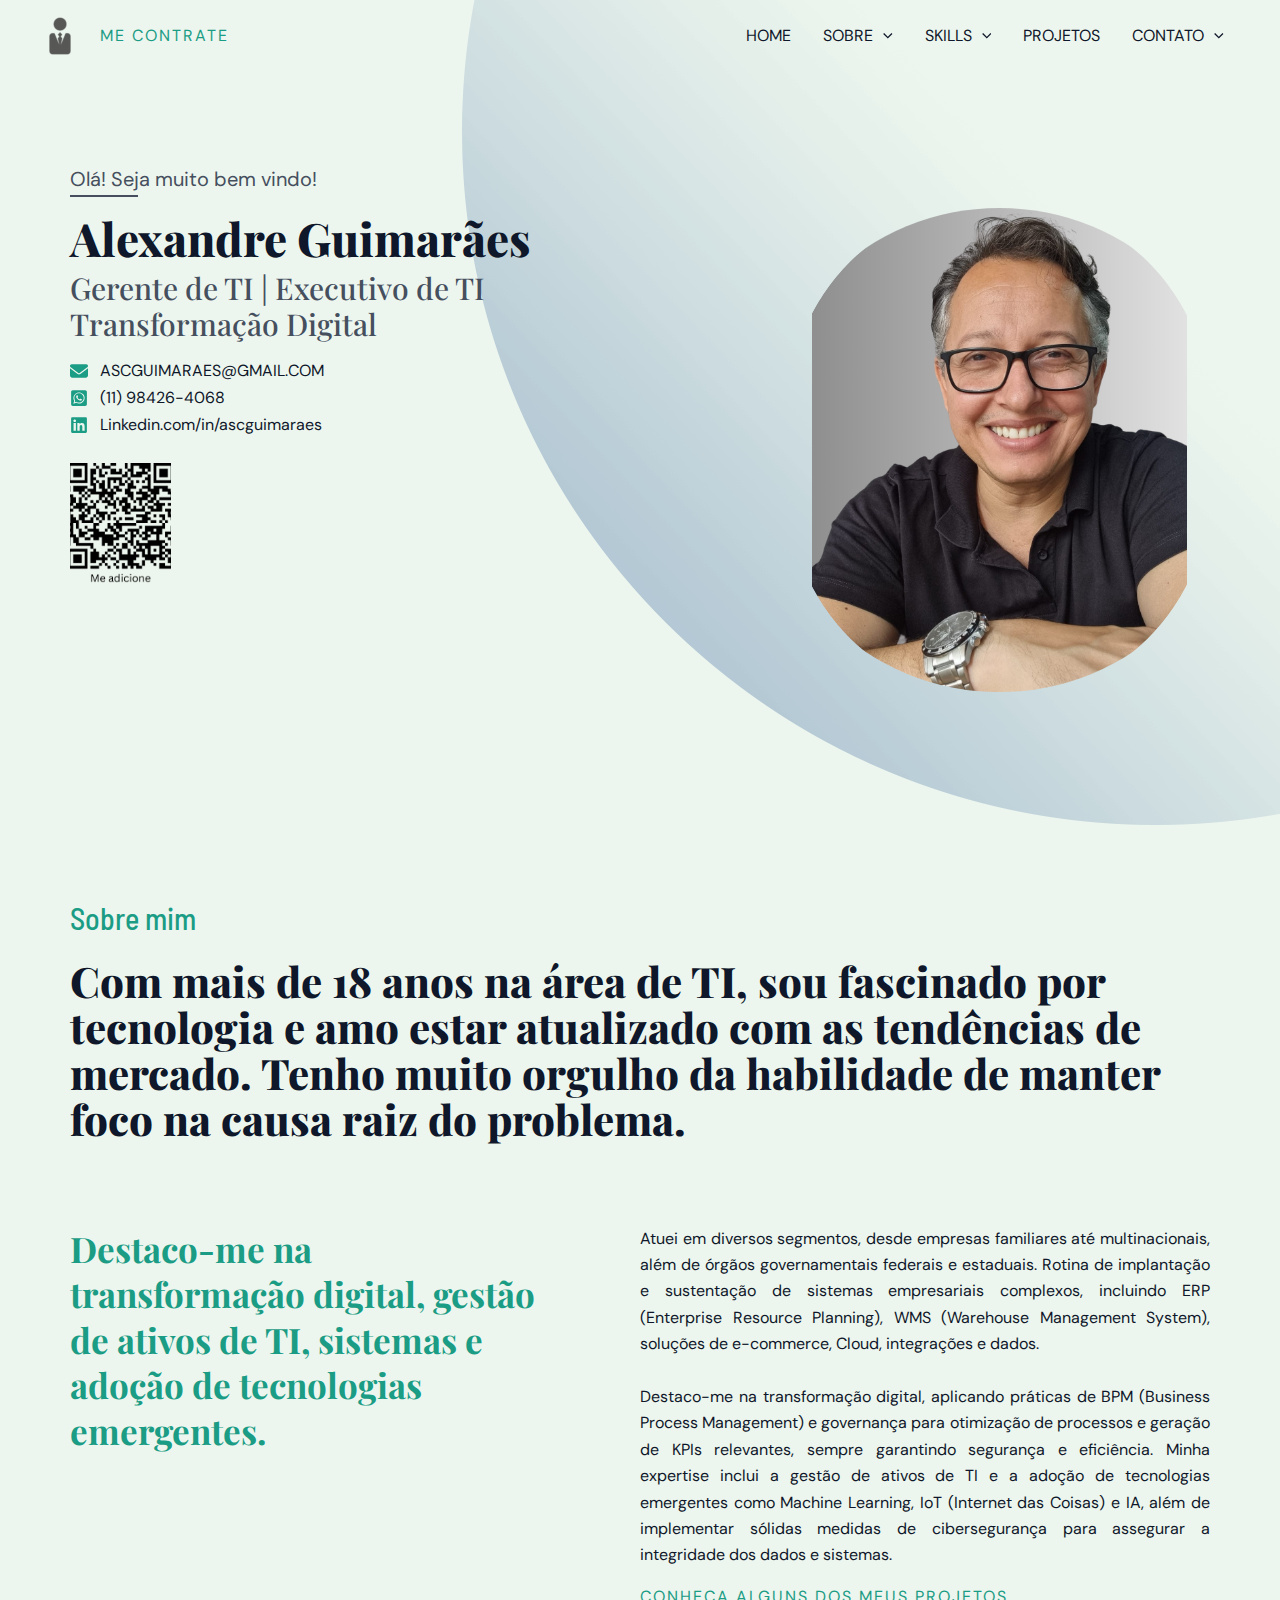
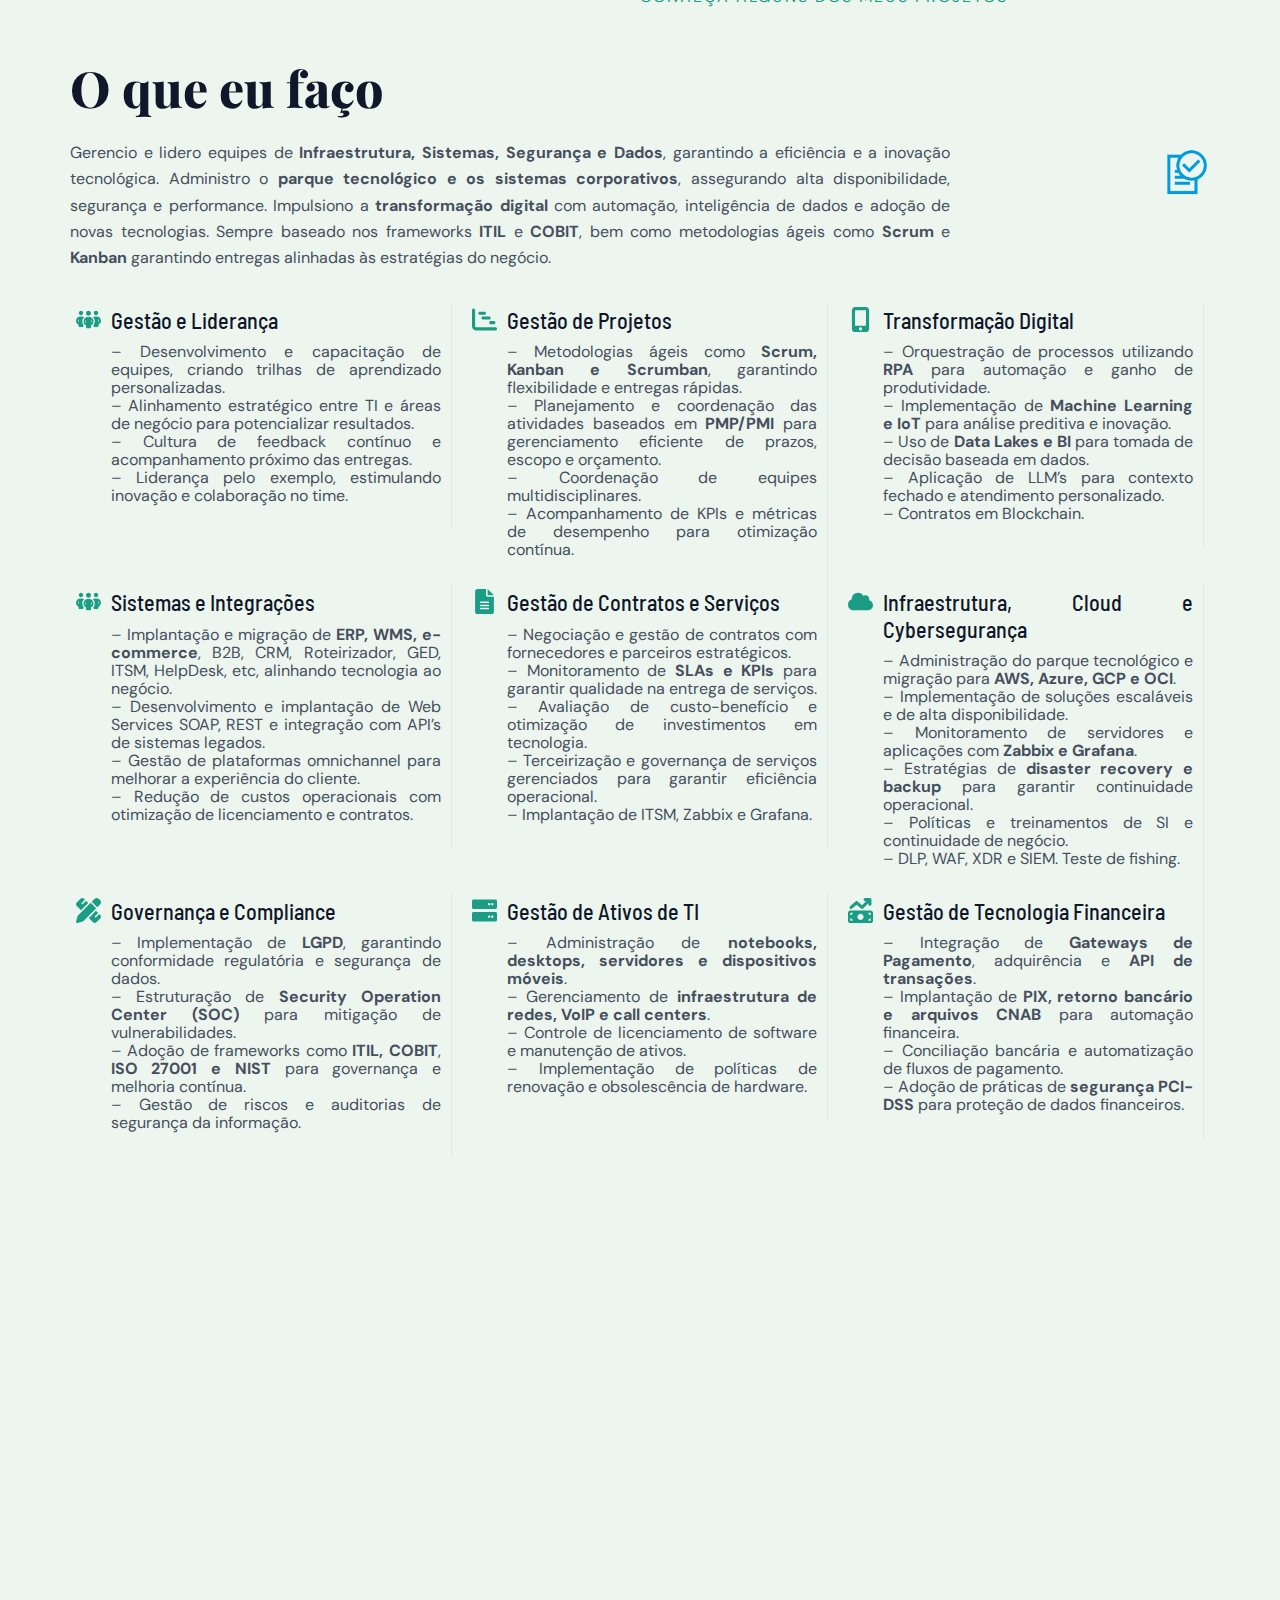
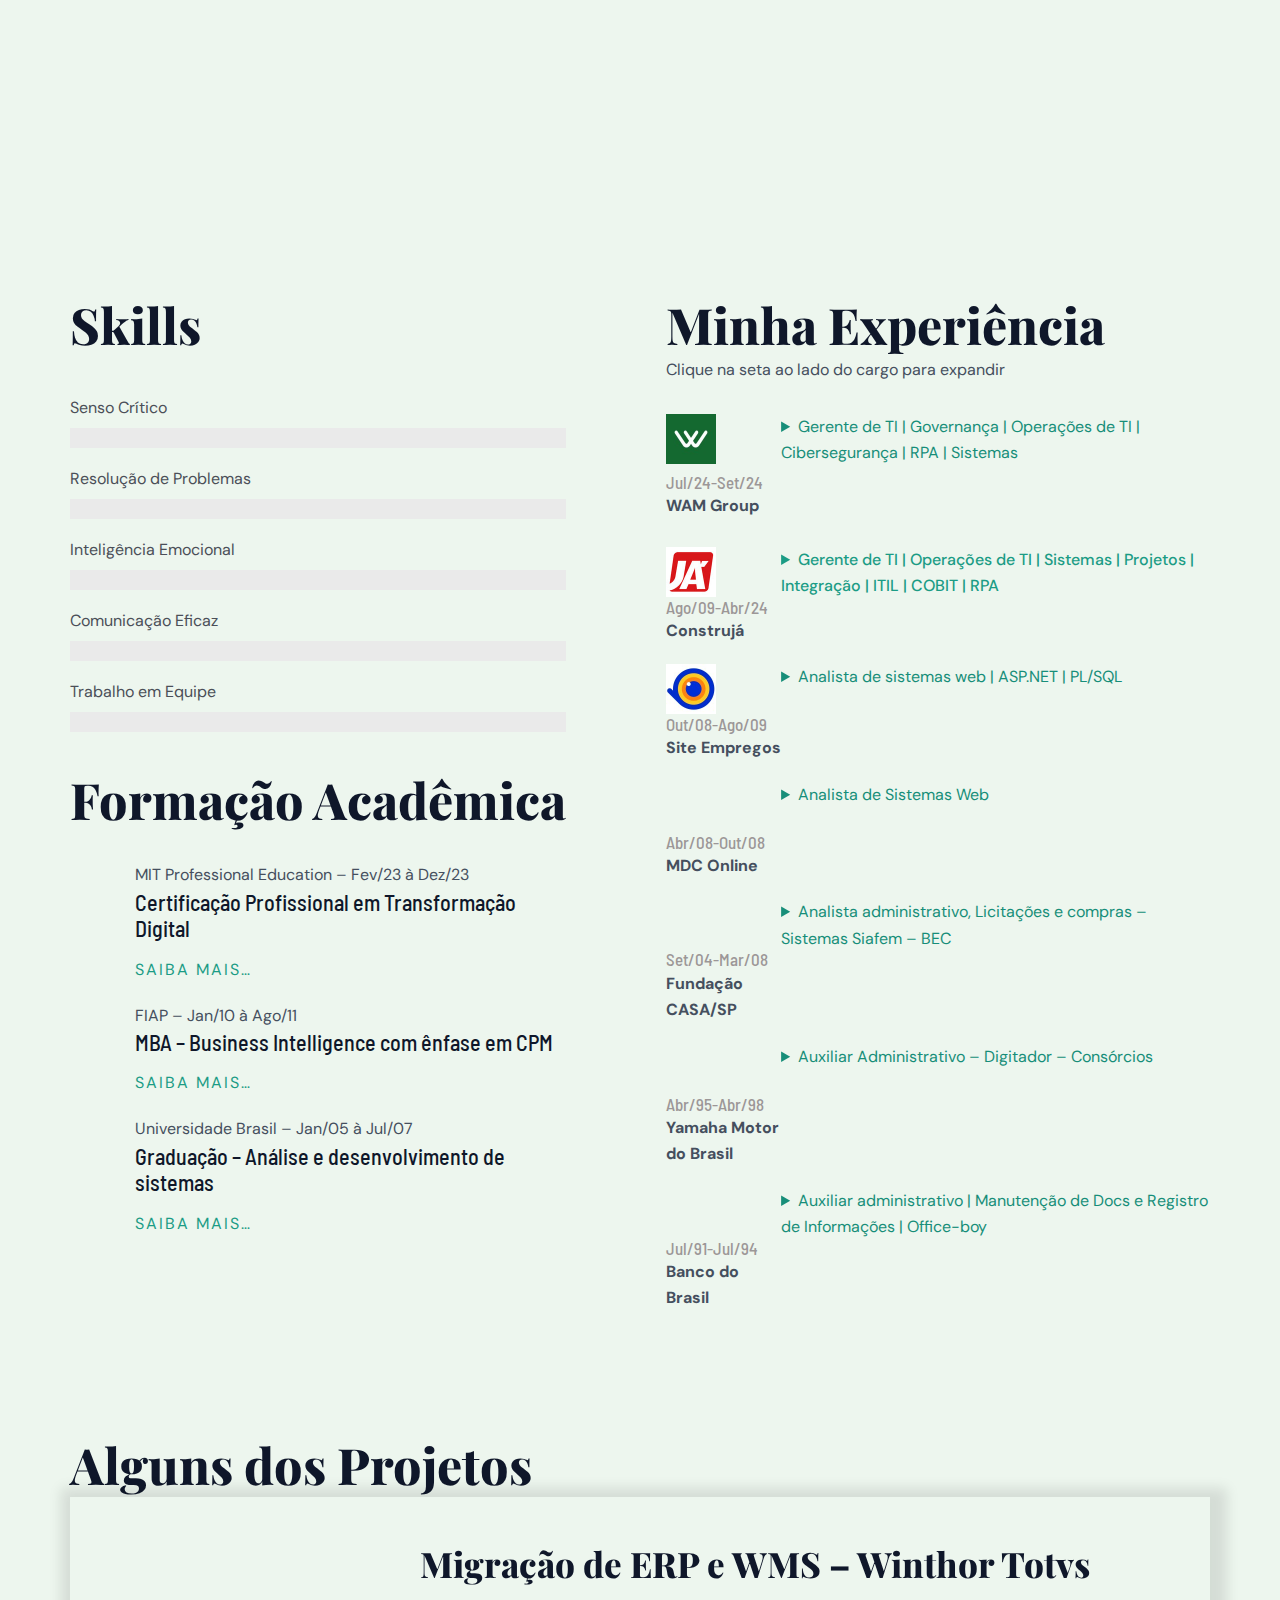
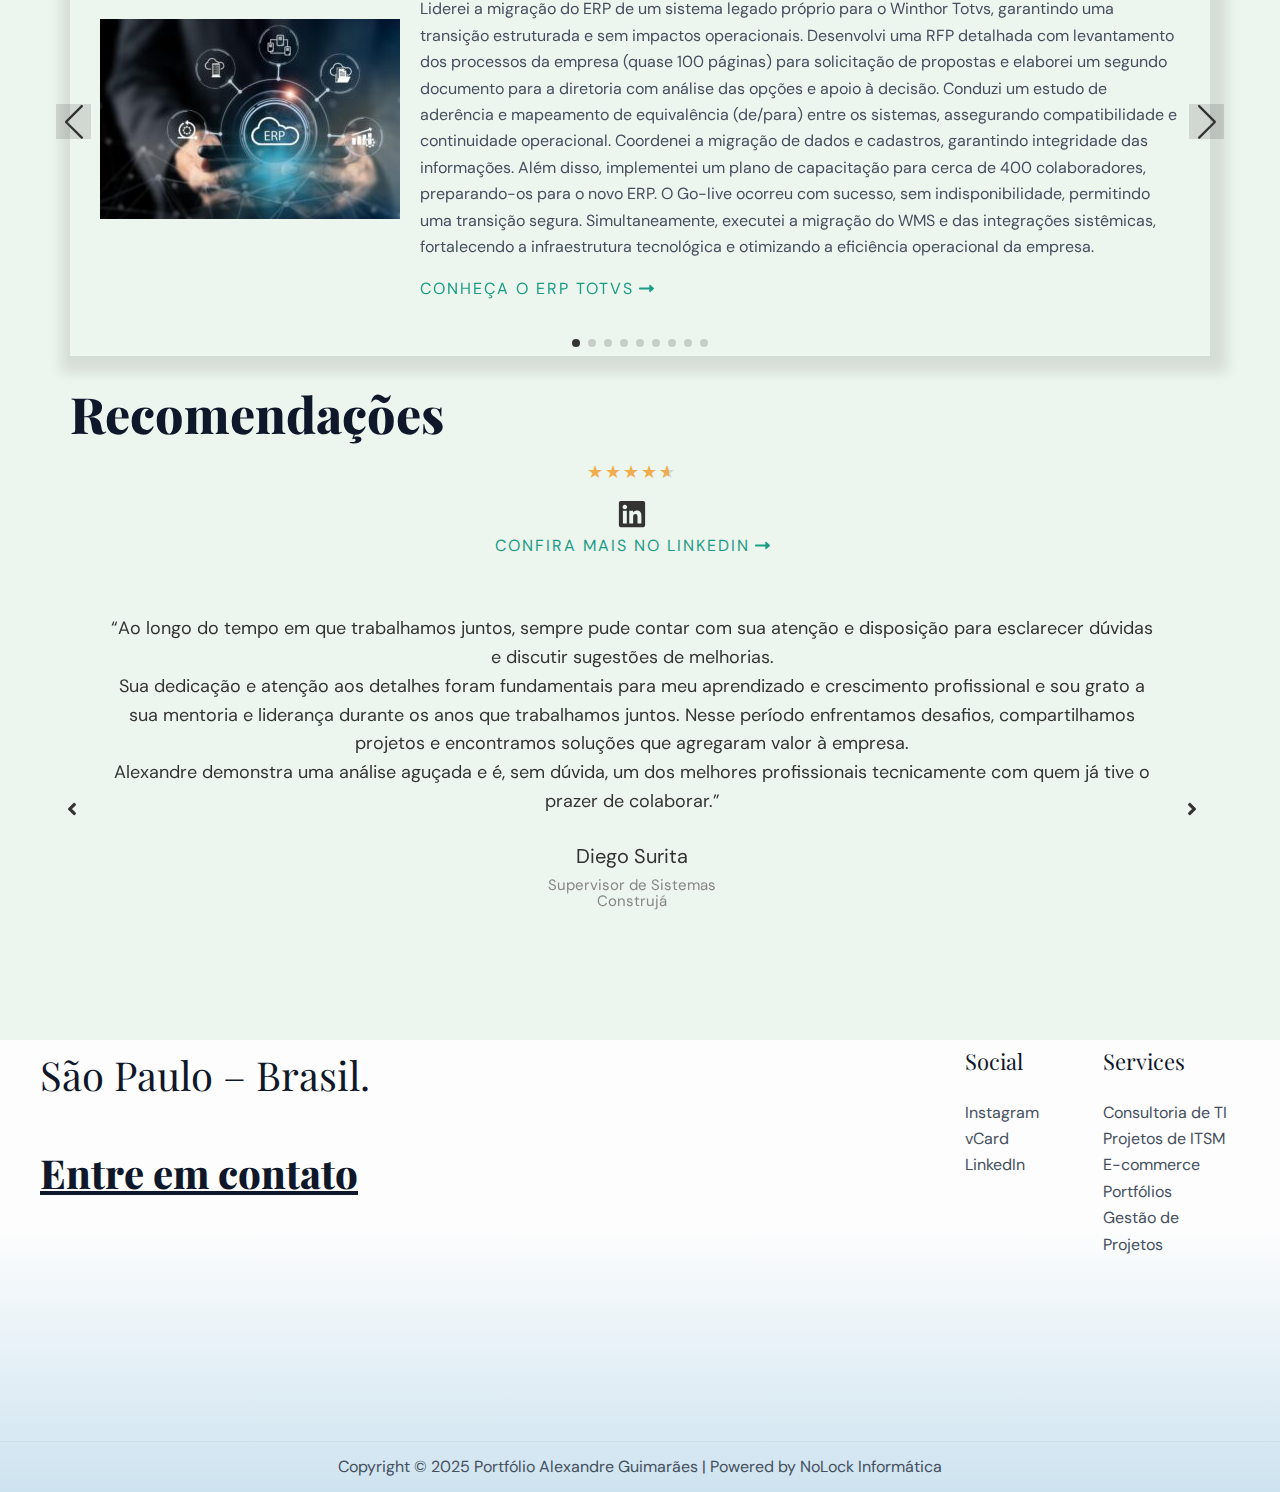
==== commit 863df458: "Add files via upload" ====
--- a/index.html
+++ b/index.html
@@ -72,7 +72,7 @@
 <link rel="stylesheet" id="uagb-block-positioning-css-css" href="https://ascguimaraes.github.io/portfolio/wp-content/plugins/ultimate-addons-for-gutenberg/assets/css/spectra-block-positioning.min.css?ver=2.18.3" media="all">
 <link rel="stylesheet" id="uagb-swiper-css-css" href="https://ascguimaraes.github.io/portfolio/wp-content/plugins/ultimate-addons-for-gutenberg/assets/css/swiper-bundle.min.css?ver=2.18.3" media="all">
 <link rel="stylesheet" id="uagb-slick-css-css" href="https://ascguimaraes.github.io/portfolio/wp-content/plugins/ultimate-addons-for-gutenberg/assets/css/slick.min.css?ver=2.18.3" media="all">
-<link rel="stylesheet" id="uag-style-298-css" href="https://ascguimaraes.github.io/portfolio/wp-content/uploads/uag-plugin/assets/0/uag-css-298.css?ver=1739411938" media="all">
+<link rel="stylesheet" id="uag-style-298-css" href="https://ascguimaraes.github.io/portfolio/wp-content/uploads/uag-plugin/assets/0/uag-css-298.css?ver=1739483139" media="all">
 <!--[if IE]>
 <script src="https://ascguimaraes.github.io/portfolio/wp-content/themes/astra/assets/js/minified/flexibility.min.js?ver=4.8.11" id="astra-flexibility-js"></script>
 <script id="astra-flexibility-js-after">
@@ -91,7 +91,12 @@
 <link rel="alternate" title="oEmbed (XML)" type="text/xml+oembed" href="https://ascguimaraes.github.io/portfolio/wp-json/oembed/1.0/embed?url=http%3A%2F%2Fhttps%3A%2F%2Fascguimaraes.github.io%2Fportfolio%2F#038;format=xml">
 <meta name="generator" content="Redux 4.5.6">
 <style>.recentcomments a{display:inline !important;padding:0 !important;margin:0 !important;}</style>
-<style id="uagb-style-conditional-extension">@media (min-width: 1025px){body .uag-hide-desktop.uagb-google-map__wrap,body .uag-hide-desktop{display:none !important}}@media (min-width: 768px) and (max-width: 1024px){body .uag-hide-tab.uagb-google-map__wrap,body .uag-hide-tab{display:none !important}}@media (max-width: 767px){body .uag-hide-mob.uagb-google-map__wrap,body .uag-hide-mob{display:none !important}}</style>		<style id="wp-custom-css">.text-justify  { text-align: justify !important; }
+<style id="uagb-style-conditional-extension">@media (min-width: 1025px){body .uag-hide-desktop.uagb-google-map__wrap,body .uag-hide-desktop{display:none !important}}@media (min-width: 768px) and (max-width: 1024px){body .uag-hide-tab.uagb-google-map__wrap,body .uag-hide-tab{display:none !important}}@media (max-width: 767px){body .uag-hide-mob.uagb-google-map__wrap,body .uag-hide-mob{display:none !important}}</style>
+<link rel="icon" href="https://ascguimaraes.github.io/portfolio/wp-content/uploads/2025/02/cropped-cropped-foto-GERENTE-DE-TI-32x32.png" sizes="32x32">
+<link rel="icon" href="https://ascguimaraes.github.io/portfolio/wp-content/uploads/2025/02/cropped-cropped-foto-GERENTE-DE-TI-192x192.png" sizes="192x192">
+<link rel="apple-touch-icon" href="https://ascguimaraes.github.io/portfolio/wp-content/uploads/2025/02/cropped-cropped-foto-GERENTE-DE-TI-180x180.png">
+<meta name="msapplication-TileImage" content="https://ascguimaraes.github.io/portfolio/wp-content/uploads/2025/02/cropped-cropped-foto-GERENTE-DE-TI-270x270.png">
+		<style id="wp-custom-css">.text-justify  { text-align: justify !important; }
 
 .largexp {
 	width:115px;
@@ -306,7 +311,7 @@
 
 
 
-<div class="wp-block-uagb-image alignleft uagb-block-622a9fc7 wp-block-uagb-image--layout-default wp-block-uagb-image--effect-static wp-block-uagb-image--align-left"><figure class="wp-block-uagb-image__figure"><img decoding="async" srcset="https://ascguimaraes.github.io/portfolio/wp-content/uploads/2025/02/Me-adicione-azul-1.png ,https://ascguimaraes.github.io/portfolio/wp-content/uploads/2025/02/Me-adicione-azul-1.png 780w, https://ascguimaraes.github.io/portfolio/wp-content/uploads/2025/02/Me-adicione-azul-1.png 360w" sizes="auto, (max-width: 480px) 150px" src="https://ascguimaraes.github.io/portfolio/wp-content/uploads/2025/02/Me-adicione-azul-1.png" alt="" class="uag-image-2105" width="101" height="120" title="Me adicione azul" loading="lazy" role="img"></figure></div>
+<div class="wp-block-uagb-image alignleft uagb-block-622a9fc7 wp-block-uagb-image--layout-default wp-block-uagb-image--effect-static wp-block-uagb-image--align-left"><figure class="wp-block-uagb-image__figure"><a class="" href="https://drive.google.com/uc?export=download&amp;id=1-r1SgbVDDwXKbOCadDU9HcxZy4YARazb" target="" rel="noopener"><img decoding="async" srcset="https://ascguimaraes.github.io/portfolio/wp-content/uploads/2025/02/Me-adicione-azul-1-281x300.png ,https://ascguimaraes.github.io/portfolio/wp-content/uploads/2025/02/Me-adicione-azul-1.png 780w, https://ascguimaraes.github.io/portfolio/wp-content/uploads/2025/02/Me-adicione-azul-1.png 360w" sizes="auto, (max-width: 480px) 150px" src="https://ascguimaraes.github.io/portfolio/wp-content/uploads/2025/02/Me-adicione-azul-1-281x300.png" alt="" class="uag-image-2105" width="101" height="120" title="Me adicione" loading="lazy" role="img"></a></figure></div>
 </div>
 
 
@@ -335,7 +340,7 @@
 
 <div class="wp-block-uagb-info-box uagb-block-b487c262 uagb-infobox__content-wrap  uagb-infobox-icon-above-title uagb-infobox-image-valign-top wp-block-uagb-info-box--has-margin text-justify"><div class="uagb-infobox-margin-wrapper"><div class="uagb-ifb-content">
 <div class="uagb-ifb-title-wrap"><span class="uagb-ifb-title-prefix">Atuei em diversos segmentos, desde empresas familiares até multinacionais, além de órgãos governamentais federais e estaduais. Rotina de implantação e sustentação de sistemas empresariais complexos, incluindo ERP (Enterprise Resource Planning), WMS (Warehouse Management System), soluções de e-commerce, Cloud, integrações e dados.<br><br>Destaco-me na transformação digital, aplicando práticas de BPM (Business Process Management) e governança para otimização de processos e geração de KPIs relevantes, sempre garantindo segurança e eficiência. Minha expertise inclui a gestão de ativos de TI e a adoção de tecnologias emergentes como Machine Learning, IoT (Internet das Coisas) e IA, além de implementar sólidas medidas de cibersegurança para assegurar a integridade dos dados e sistemas.</span></div>
-<div class="uagb-ifb-button-wrapper wp-block-button"><a href="#PROJETOS" class="uagb-infobox-cta-link wp-block-button__link" target="_self" rel="noopener noreferrer" onclick="return true;"><span class="uagb-inline-editing">CONHEÇA ALGUNS DOS MEUS PROJETOS</span></a></div>
+<div class="uagb-ifb-button-wrapper wp-block-button"><a href="#projetos" class="uagb-infobox-cta-link wp-block-button__link" target="_self" rel="noopener noreferrer" onclick="return true;"><span class="uagb-inline-editing">CONHEÇA ALGUNS DOS MEUS PROJETOS</span></a></div>
 </div></div></div>
 </div></div>
 
@@ -932,7 +937,7 @@
 <div class="uagb-testimonial__wrap  uagb-tm__imgicon-style-circle uagb-tm__image-position-bottom uagb-tm__bg-type-none "><div class="uagb-tm__content">
 <div class="uagb-tm__overlay"></div>
 <div class="uagb-tm__text-wrap">
-<div class="uagb-tm__desc">Ao longo do tempo em que trabalhamos juntos, sempre pude contar com sua atenção e disposição para esclarecer dúvidas e discutir sugestões de melhorias.<br>Sua dedicação e atenção aos detalhes foram fundamentais para meu aprendizado e crescimento profissional e sou grato a sua mentoria e liderança durante os anos que trabalhamos juntos. Nesse período enfrentamos desafios, compartilhamos projetos e encontramos soluções que agregaram valor à empresa.<br>Alexandre demonstra uma análise aguçada e é, sem dúvida, um dos melhores profissionais tecnicamente com quem já tive o prazer de colaborar.</div>
+<div class="uagb-tm__desc">&#8220;Ao longo do tempo em que trabalhamos juntos, sempre pude contar com sua atenção e disposição para esclarecer dúvidas e discutir sugestões de melhorias.<br>Sua dedicação e atenção aos detalhes foram fundamentais para meu aprendizado e crescimento profissional e sou grato a sua mentoria e liderança durante os anos que trabalhamos juntos. Nesse período enfrentamos desafios, compartilhamos projetos e encontramos soluções que agregaram valor à empresa.<br>Alexandre demonstra uma análise aguçada e é, sem dúvida, um dos melhores profissionais tecnicamente com quem já tive o prazer de colaborar.&#8221;</div>
 <div class="uagb-tm__meta-inner"><div class="uagb-testimonial-details">
 <span class="uagb-tm__author-name">Diego Surita </span><span class="uagb-tm__company">Supervisor de Sistemas<br>Construjá</span>
 </div></div>
@@ -941,7 +946,7 @@
 <div class="uagb-testimonial__wrap  uagb-tm__imgicon-style-circle uagb-tm__image-position-bottom uagb-tm__bg-type-none "><div class="uagb-tm__content">
 <div class="uagb-tm__overlay"></div>
 <div class="uagb-tm__text-wrap">
-<div class="uagb-tm__desc">O Alexandre Guimarães é um gerente de TI excepcional com quem tive a honra de trabalhar por 14 anos. Além de suas competências técnicas, possui qualidades pessoais e profissionais que o tornam um gestor admirável. Sua habilidade em gerir equipes, alocar recursos de forma eficiente, acompanhar as tendências tecnológicas e identificar oportunidades que impulsionam a inovação e a melhoria contínua dentro da organização contriburiram para a estratégia e crescimento da empresa.<br><br>Recomendo fortemente Alexandre Guimarães para qualquer oportunidade na área de TI. Ele é, sem dúvida, um ativo inestimável para qualquer organização que busca um líder estratégico e competente.</div>
+<div class="uagb-tm__desc">&#8220;O Alexandre Guimarães é um gerente de TI excepcional com quem tive a honra de trabalhar por 14 anos. Além de suas competências técnicas, possui qualidades pessoais e profissionais que o tornam um gestor admirável. Sua habilidade em gerir equipes, alocar recursos de forma eficiente, acompanhar as tendências tecnológicas e identificar oportunidades que impulsionam a inovação e a melhoria contínua dentro da organização contriburiram para a estratégia e crescimento da empresa.<br><br>Recomendo fortemente Alexandre Guimarães para qualquer oportunidade na área de TI. Ele é, sem dúvida, um ativo inestimável para qualquer organização que busca um líder estratégico e competente.&#8221;</div>
 <div class="uagb-tm__meta-inner"><div class="uagb-testimonial-details">
 <span class="uagb-tm__author-name">Angela Barros </span><span class="uagb-tm__company">Gerente de RH<br>Construjá</span>
 </div></div>
@@ -950,7 +955,7 @@
 <div class="uagb-testimonial__wrap  uagb-tm__imgicon-style-circle uagb-tm__image-position-bottom uagb-tm__bg-type-none "><div class="uagb-tm__content">
 <div class="uagb-tm__overlay"></div>
 <div class="uagb-tm__text-wrap">
-<div class="uagb-tm__desc">Alexandre é um excelente profissional, extremamente competente e minucioso em todas as suas atividades. Sua habilidade em gerenciar atividades e projetos é notável, demonstrando um domínio excepcional das melhores práticas e um compromisso inabalável com a excelência.<br><br>Ele é detalhista e atento a todos os aspectos envolvidos, garantindo que cada etapa seja cumprida com qualidade e dentro dos prazos estabelecidos.<br><br>Além disso, Alexandre possui uma habilidade extraordinária para lidar com situações complexas, mantendo sempre a calma e a objetividade. Sua liderança inspiradora e sua capacidade de trabalhar em equipe são características que fazem dele um profissional admirável e um colega de trabalho valioso.<br><br>Sem dúvida, Alexandre será uma adição valiosa para qualquer equipe e uma peça fundamental para o sucesso de qualquer projeto. Recomendo-o sem reservas e estou confiante de que ele continuará a ter um impacto positivo significativo onde quer que atue.</div>
+<div class="uagb-tm__desc">&#8220;Alexandre é um excelente profissional, extremamente competente e minucioso em todas as suas atividades. Sua habilidade em gerenciar atividades e projetos é notável, demonstrando um domínio excepcional das melhores práticas e um compromisso inabalável com a excelência.<br>Ele é detalhista e atento a todos os aspectos, garantindo que cada etapa seja cumprida com qualidade e dentro dos prazos.<br>Além disso, possui uma habilidade extraordinária para lidar com situações complexas, mantendo sempre a calma e a objetividade. Sua liderança inspiradora e sua capacidade de trabalhar em equipe são características que fazem dele um profissional admirável e um colega de trabalho valioso.<br>Sem dúvida, Alexandre será uma adição valiosa para qualquer equipe e uma peça fundamental para o sucesso de qualquer projeto. Recomendo-o sem reservas e estou confiante de que ele continuará a ter um impacto positivo significativo onde quer que atue.&#8221;</div>
 <div class="uagb-tm__meta-inner"><div class="uagb-testimonial-details">
 <span class="uagb-tm__author-name">Nero Bertolucci </span><span class="uagb-tm__company">Diretor<br>Everco</span>
 </div></div>
@@ -1067,7 +1072,7 @@
 <script src="https://ascguimaraes.github.io/portfolio/wp-content/plugins/ultimate-addons-for-gutenberg/assets/js/testimonial.min.js?ver=2.18.3" id="uagb-testimonial-js-js"></script>
 <script src="https://ascguimaraes.github.io/portfolio/wp-content/plugins/ultimate-addons-for-gutenberg/assets/js/imagesloaded.min.js?ver=2.18.3" id="uagb-imagesloaded-js"></script>
 <script src="https://ascguimaraes.github.io/portfolio/wp-content/plugins/ultimate-addons-for-gutenberg/assets/js/slick.min.js?ver=2.18.3" id="uagb-slick-js-js"></script>
-<script src="https://ascguimaraes.github.io/portfolio/wp-content/uploads/uag-plugin/assets/0/uag-js-298.js?ver=1739411938" id="uag-script-298-js"></script>
+<script src="https://ascguimaraes.github.io/portfolio/wp-content/uploads/uag-plugin/assets/0/uag-js-298.js?ver=1739483139" id="uag-script-298-js"></script>
 			<script>/(trident|msie)/i.test(navigator.userAgent)&&document.getElementById&&window.addEventListener&&window.addEventListener("hashchange",function(){var t,e=location.hash.substring(1);/^[A-z0-9_-]+$/.test(e)&&(t=document.getElementById(e))&&(/^(?:a|select|input|button|textarea)$/i.test(t.tagName)||(t.tabIndex=-1),t.focus())},!1);</script>
 				</body>
 </html>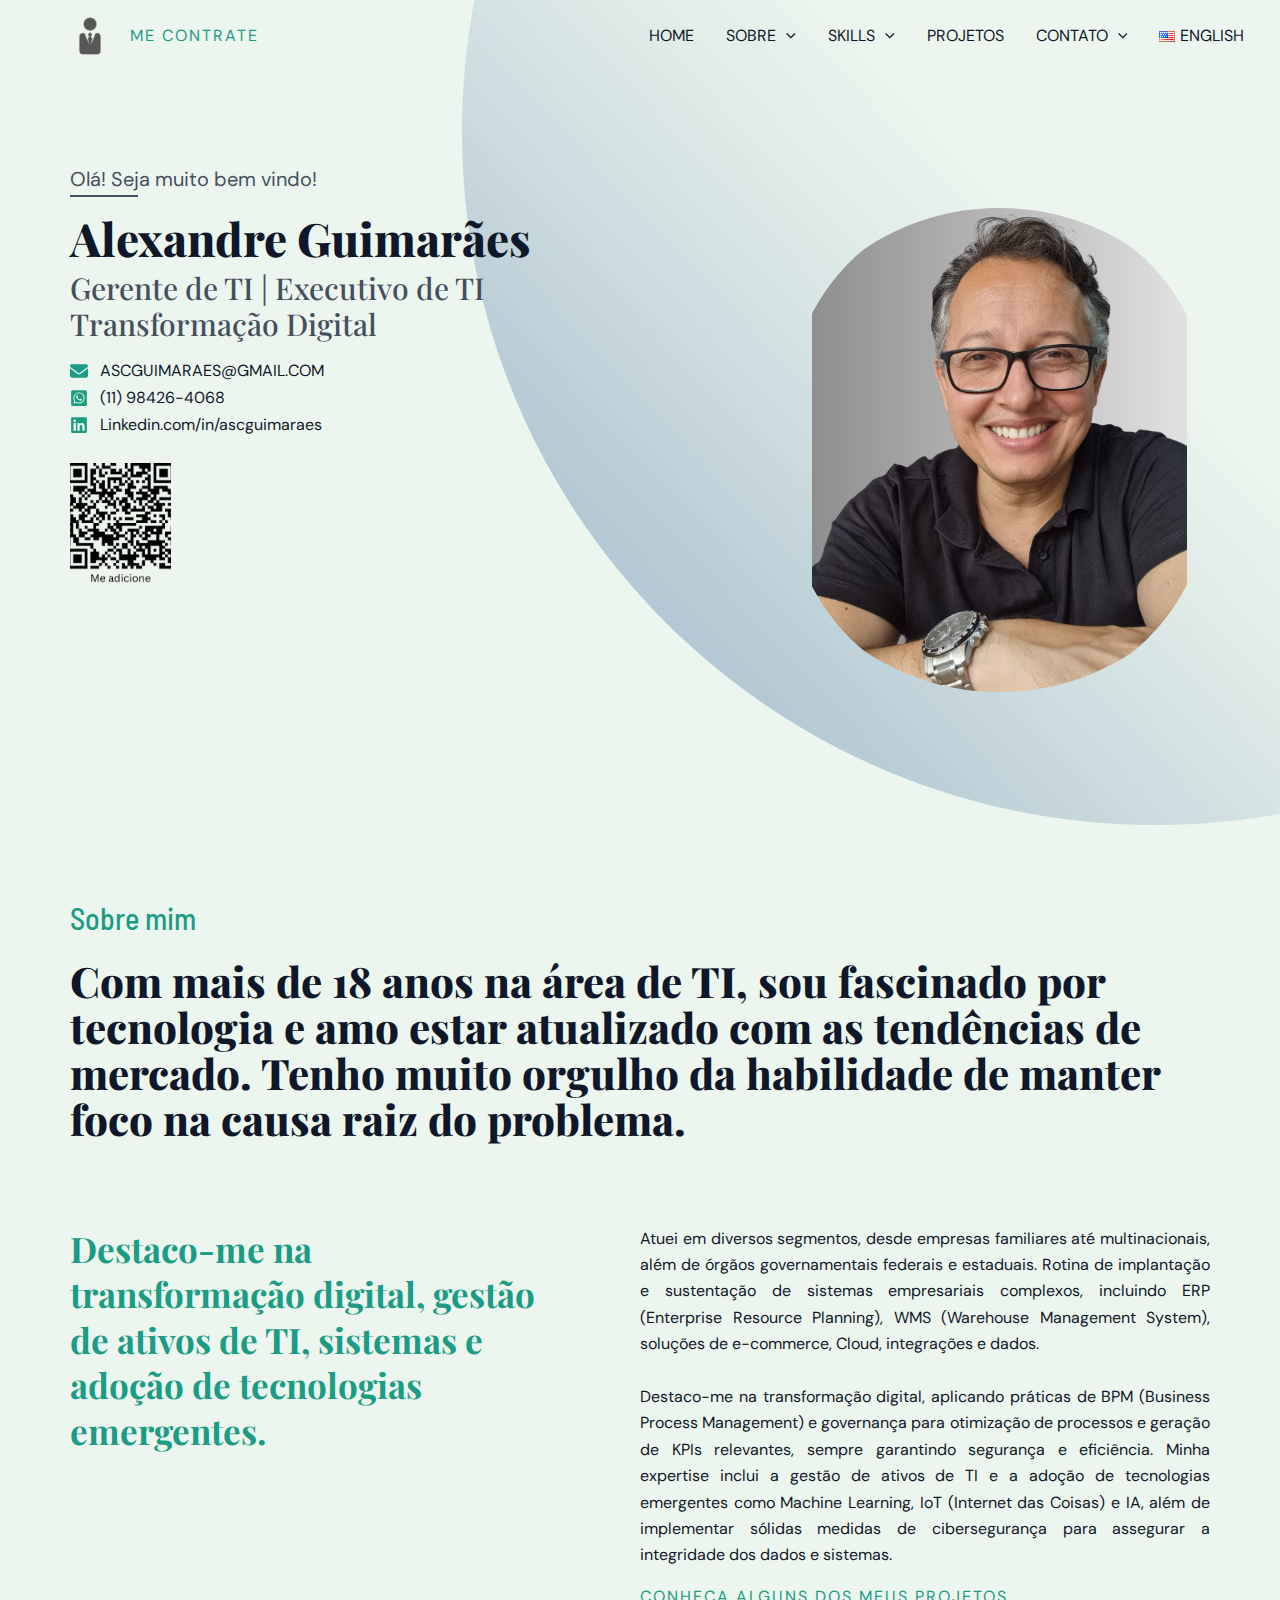
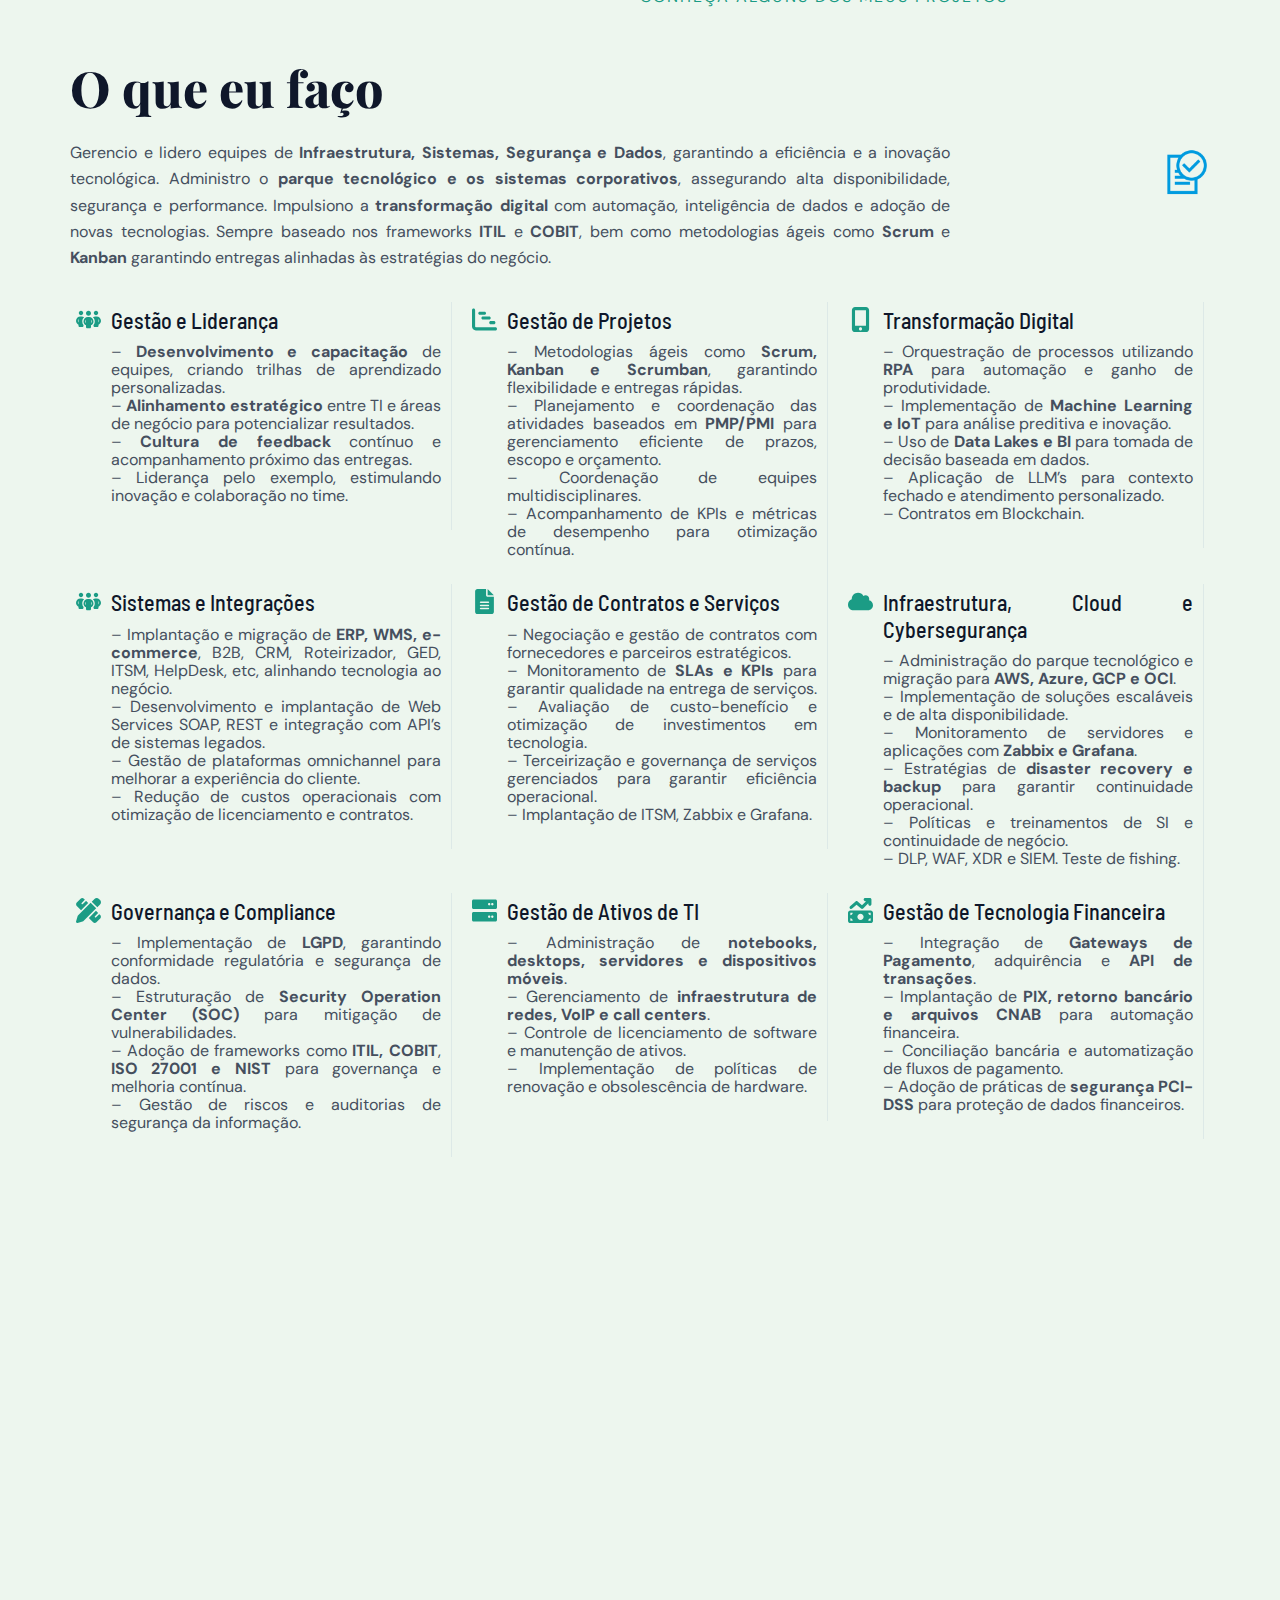
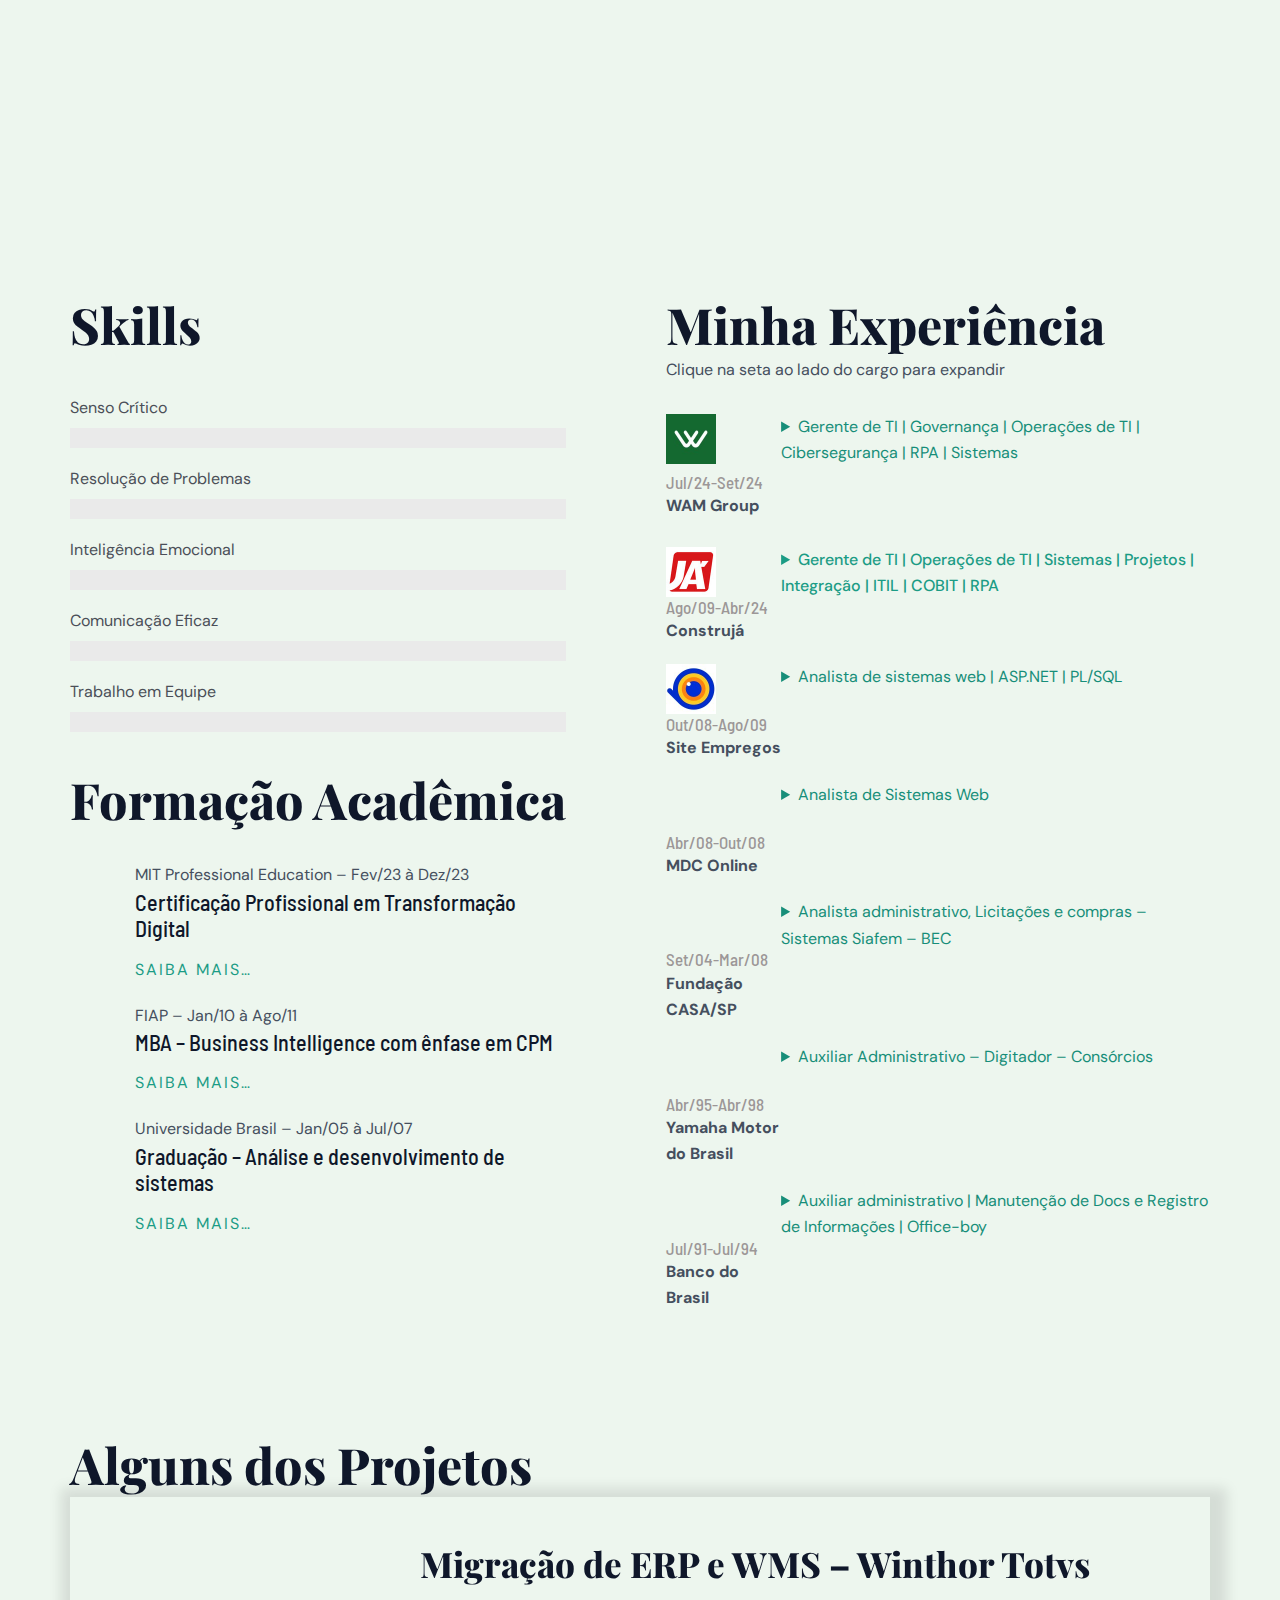
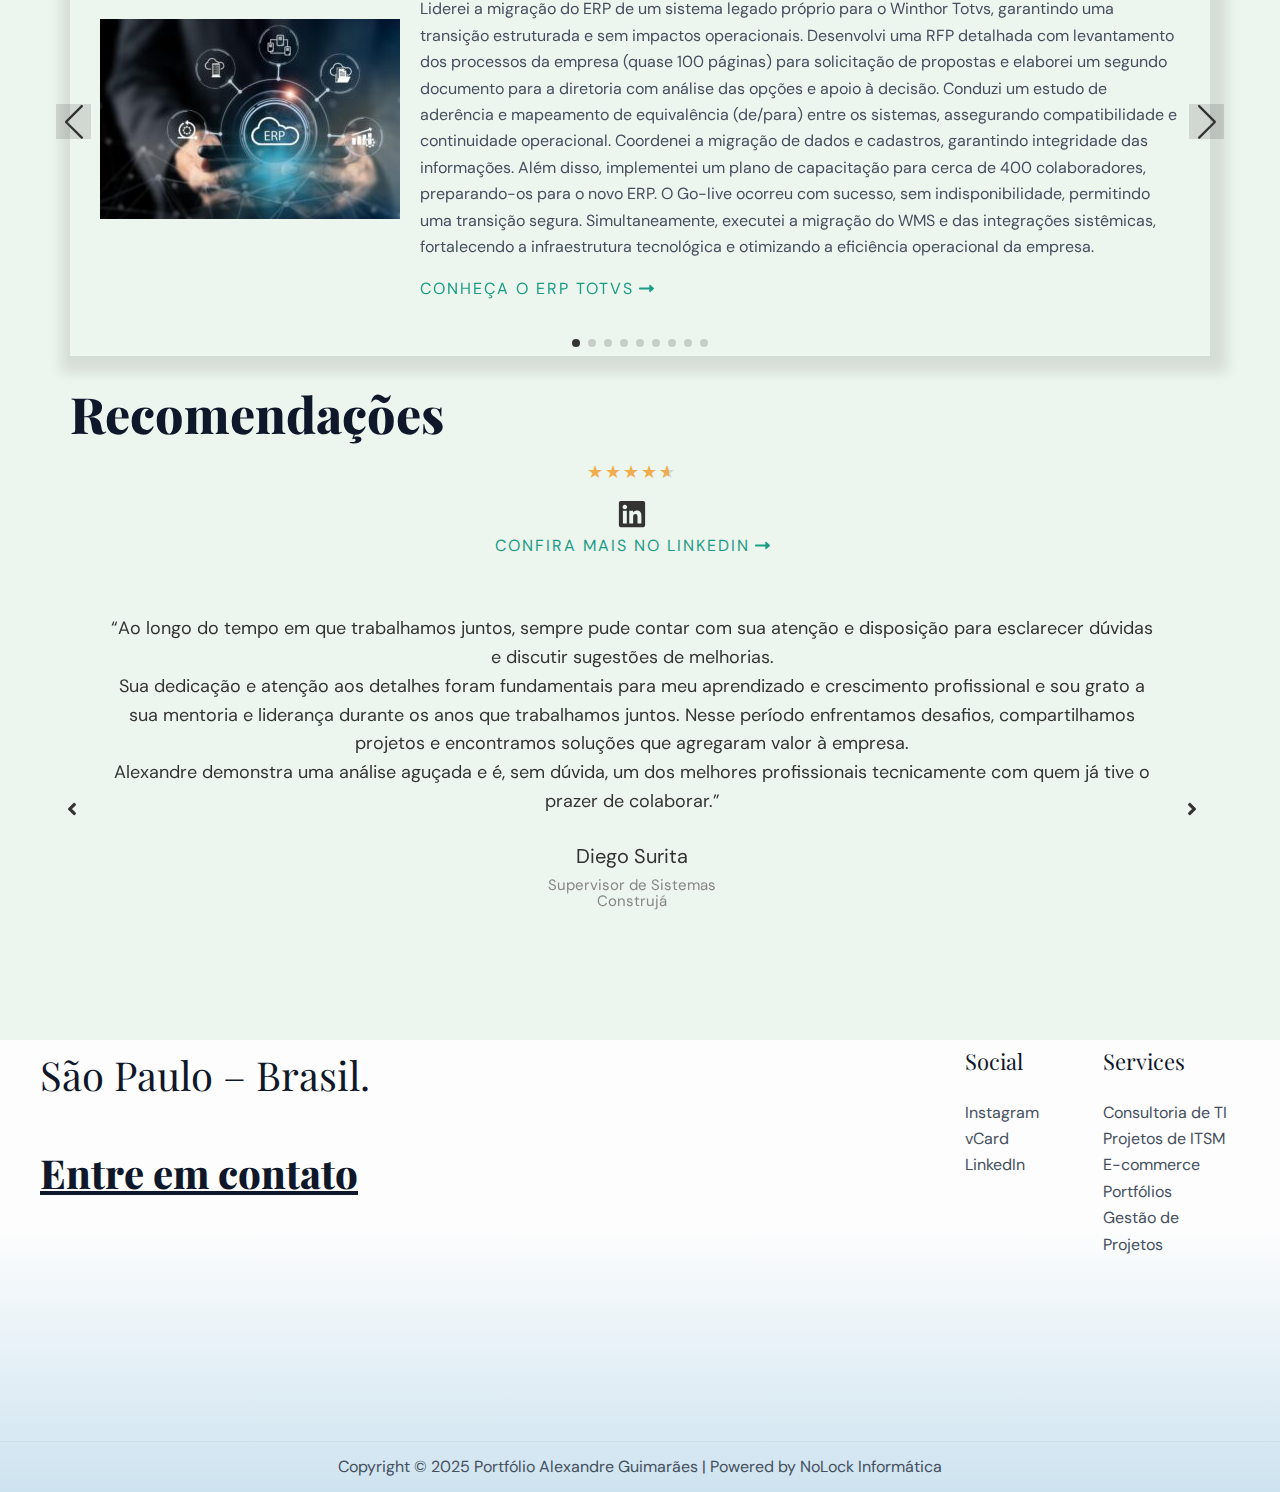
==== commit cc70957a: "Add files via upload" ====
--- a/index.html
+++ b/index.html
@@ -1,5 +1,5 @@
 <!DOCTYPE html>
-<html lang="en-US">
+<html lang="pt-BR">
 <head>
 <meta charset="UTF-8">
 <meta name="viewport" content="width=device-width, initial-scale=1">
@@ -7,16 +7,18 @@
 	<title>Portfólio Alexandre Guimarães</title>
 <meta name="robots" content="max-image-preview:large">
 	<style>img:is([sizes="auto" i], [sizes^="auto," i]) { contain-intrinsic-size: 3000px 1500px }</style>
-	<link rel="dns-prefetch" href="//fonts.googleapis.com">
-<link rel="alternate" type="application/rss+xml" title="Portfólio Alexandre Guimarães &raquo; Feed" href="https://ascguimaraes.github.io/portfolio/feed/">
-<link rel="alternate" type="application/rss+xml" title="Portfólio Alexandre Guimarães &raquo; Comments Feed" href="https://ascguimaraes.github.io/portfolio/comments/feed/">
+	<link rel="alternate" href="https://ascguimaraes.github.io/portfolio/en/home/" hreflang="en">
+<link rel="alternate" href="https://ascguimaraes.github.io/portfolio/" hreflang="pt">
+<link rel="dns-prefetch" href="//fonts.googleapis.com">
+<link rel="alternate" type="application/rss+xml" title="Feed para Portfólio Alexandre Guimarães &raquo;" href="https://ascguimaraes.github.io/portfolio/feed/">
+<link rel="alternate" type="application/rss+xml" title="Feed de comentários para Portfólio Alexandre Guimarães &raquo;" href="https://ascguimaraes.github.io/portfolio/comments/feed/">
 <script>
 window._wpemojiSettings = {"baseUrl":"https:\/\/s.w.org\/images\/core\/emoji\/15.0.3\/72x72\/","ext":".png","svgUrl":"https:\/\/s.w.org\/images\/core\/emoji\/15.0.3\/svg\/","svgExt":".svg","source":{"concatemoji":"https:\/\/ascguimaraes.github.io\/portfolio\/wp-includes\/js\/wp-emoji-release.min.js?ver=6.7.2"}};
 /*! This file is auto-generated */
 !function(i,n){var o,s,e;function c(e){try{var t={supportTests:e,timestamp:(new Date).valueOf()};sessionStorage.setItem(o,JSON.stringify(t))}catch(e){}}function p(e,t,n){e.clearRect(0,0,e.canvas.width,e.canvas.height),e.fillText(t,0,0);var t=new Uint32Array(e.getImageData(0,0,e.canvas.width,e.canvas.height).data),r=(e.clearRect(0,0,e.canvas.width,e.canvas.height),e.fillText(n,0,0),new Uint32Array(e.getImageData(0,0,e.canvas.width,e.canvas.height).data));return t.every(function(e,t){return e===r[t]})}function u(e,t,n){switch(t){case"flag":return n(e,"🏳️‍⚧️","🏳️​⚧️")?!1:!n(e,"🇺🇳","🇺​🇳")&&!n(e,"🏴󠁧󠁢󠁥󠁮󠁧󠁿","🏴​󠁧​󠁢​󠁥​󠁮​󠁧​󠁿");case"emoji":return!n(e,"🐦‍⬛","🐦​⬛")}return!1}function f(e,t,n){var r="undefined"!=typeof WorkerGlobalScope&&self instanceof WorkerGlobalScope?new OffscreenCanvas(300,150):i.createElement("canvas"),a=r.getContext("2d",{willReadFrequently:!0}),o=(a.textBaseline="top",a.font="600 32px Arial",{});return e.forEach(function(e){o[e]=t(a,e,n)}),o}function t(e){var t=i.createElement("script");t.src=e,t.defer=!0,i.head.appendChild(t)}"undefined"!=typeof Promise&&(o="wpEmojiSettingsSupports",s=["flag","emoji"],n.supports={everything:!0,everythingExceptFlag:!0},e=new Promise(function(e){i.addEventListener("DOMContentLoaded",e,{once:!0})}),new Promise(function(t){var n=function(){try{var e=JSON.parse(sessionStorage.getItem(o));if("object"==typeof e&&"number"==typeof e.timestamp&&(new Date).valueOf()<e.timestamp+604800&&"object"==typeof e.supportTests)return e.supportTests}catch(e){}return null}();if(!n){if("undefined"!=typeof Worker&&"undefined"!=typeof OffscreenCanvas&&"undefined"!=typeof URL&&URL.createObjectURL&&"undefined"!=typeof Blob)try{var e="postMessage("+f.toString()+"("+[JSON.stringify(s),u.toString(),p.toString()].join(",")+"));",r=new Blob([e],{type:"text/javascript"}),a=new Worker(URL.createObjectURL(r),{name:"wpTestEmojiSupports"});return void(a.onmessage=function(e){c(n=e.data),a.terminate(),t(n)})}catch(e){}c(n=f(s,u,p))}t(n)}).then(function(e){for(var t in e)n.supports[t]=e[t],n.supports.everything=n.supports.everything&&n.supports[t],"flag"!==t&&(n.supports.everythingExceptFlag=n.supports.everythingExceptFlag&&n.supports[t]);n.supports.everythingExceptFlag=n.supports.everythingExceptFlag&&!n.supports.flag,n.DOMReady=!1,n.readyCallback=function(){n.DOMReady=!0}}).then(function(){return e}).then(function(){var e;n.supports.everything||(n.readyCallback(),(e=n.source||{}).concatemoji?t(e.concatemoji):e.wpemoji&&e.twemoji&&(t(e.twemoji),t(e.wpemoji)))}))}((window,document),window._wpemojiSettings);
 </script>
 <link rel="stylesheet" id="astra-theme-css-css" href="https://ascguimaraes.github.io/portfolio/wp-content/themes/astra/assets/css/minified/main.min.css?ver=4.8.11" media="all">
-<style id="astra-theme-css-inline-css">:root{--ast-post-nav-space:0;--ast-container-default-xlg-padding:6.67em;--ast-container-default-lg-padding:5.67em;--ast-container-default-slg-padding:4.34em;--ast-container-default-md-padding:3.34em;--ast-container-default-sm-padding:6.67em;--ast-container-default-xs-padding:2.4em;--ast-container-default-xxs-padding:1.4em;--ast-code-block-background:#EEEEEE;--ast-comment-inputs-background:#FAFAFA;--ast-normal-container-width:1200px;--ast-narrow-container-width:750px;--ast-blog-title-font-weight:normal;--ast-blog-meta-weight:inherit;--ast-global-color-primary:var(--ast-global-color-5);--ast-global-color-secondary:var(--ast-global-color-4);--ast-global-color-alternate-background:var(--ast-global-color-7);--ast-global-color-subtle-background:var(--ast-global-color-6);}html{font-size:100%;}a,.page-title{color:var(--ast-global-color-2);}a:hover,a:focus{color:var(--ast-global-color-1);}body,button,input,select,textarea,.ast-button,.ast-custom-button{font-family:'DM Sans',sans-serif;font-weight:400;font-size:16px;font-size:1rem;line-height:var(--ast-body-line-height,1.65em);}blockquote{color:var(--ast-global-color-3);}h1,.entry-content h1,h2,.entry-content h2,h3,.entry-content h3,h4,.entry-content h4,h5,.entry-content h5,h6,.entry-content h6,.site-title,.site-title a{font-family:'Lexend',sans-serif;font-weight:600;}.site-title{font-size:35px;font-size:2.1875rem;display:none;}header .custom-logo-link img{max-width:40px;width:40px;}.astra-logo-svg{width:40px;}.site-header .site-description{font-size:15px;font-size:0.9375rem;display:none;}.entry-title{font-size:26px;font-size:1.625rem;}.archive .ast-article-post .ast-article-inner,.blog .ast-article-post .ast-article-inner,.archive .ast-article-post .ast-article-inner:hover,.blog .ast-article-post .ast-article-inner:hover{overflow:hidden;}h1,.entry-content h1{font-size:83px;font-size:5.1875rem;font-weight:800;font-family:'Playfair Display',serif;line-height:1.4em;}h2,.entry-content h2{font-size:50px;font-size:3.125rem;font-weight:800;font-family:'Playfair Display',serif;line-height:1.3em;}h3,.entry-content h3{font-size:35px;font-size:2.1875rem;font-weight:800;font-family:'Playfair Display',serif;line-height:1.3em;}h4,.entry-content h4{font-size:22px;font-size:1.375rem;line-height:1.2em;font-weight:500;font-family:'Barlow Semi Condensed',sans-serif;}h5,.entry-content h5{font-size:20px;font-size:1.25rem;line-height:1.2em;font-weight:500;font-family:'Barlow Semi Condensed',sans-serif;}h6,.entry-content h6{font-size:17px;font-size:1.0625rem;line-height:1.25em;font-weight:500;font-family:'Barlow Semi Condensed',sans-serif;}::selection{background-color:var(--ast-global-color-0);color:#ffffff;}body,h1,.entry-title a,.entry-content h1,h2,.entry-content h2,h3,.entry-content h3,h4,.entry-content h4,h5,.entry-content h5,h6,.entry-content h6{color:var(--ast-global-color-3);}.tagcloud a:hover,.tagcloud a:focus,.tagcloud a.current-item{color:#ffffff;border-color:var(--ast-global-color-2);background-color:var(--ast-global-color-2);}input:focus,input[type="text"]:focus,input[type="email"]:focus,input[type="url"]:focus,input[type="password"]:focus,input[type="reset"]:focus,input[type="search"]:focus,textarea:focus{border-color:var(--ast-global-color-2);}input[type="radio"]:checked,input[type=reset],input[type="checkbox"]:checked,input[type="checkbox"]:hover:checked,input[type="checkbox"]:focus:checked,input[type=range]::-webkit-slider-thumb{border-color:var(--ast-global-color-2);background-color:var(--ast-global-color-2);box-shadow:none;}.site-footer a:hover + .post-count,.site-footer a:focus + .post-count{background:var(--ast-global-color-2);border-color:var(--ast-global-color-2);}.single .nav-links .nav-previous,.single .nav-links .nav-next{color:var(--ast-global-color-2);}.entry-meta,.entry-meta *{line-height:1.45;color:var(--ast-global-color-2);}.entry-meta a:not(.ast-button):hover,.entry-meta a:not(.ast-button):hover *,.entry-meta a:not(.ast-button):focus,.entry-meta a:not(.ast-button):focus *,.page-links > .page-link,.page-links .page-link:hover,.post-navigation a:hover{color:var(--ast-global-color-1);}#cat option,.secondary .calendar_wrap thead a,.secondary .calendar_wrap thead a:visited{color:var(--ast-global-color-2);}.secondary .calendar_wrap #today,.ast-progress-val span{background:var(--ast-global-color-2);}.secondary a:hover + .post-count,.secondary a:focus + .post-count{background:var(--ast-global-color-2);border-color:var(--ast-global-color-2);}.calendar_wrap #today > a{color:#ffffff;}.page-links .page-link,.single .post-navigation a{color:var(--ast-global-color-2);}.ast-search-menu-icon .search-form button.search-submit{padding:0 4px;}.ast-search-menu-icon form.search-form{padding-right:0;}.ast-search-menu-icon.slide-search input.search-field{width:0;}.ast-header-search .ast-search-menu-icon.ast-dropdown-active .search-form,.ast-header-search .ast-search-menu-icon.ast-dropdown-active .search-field:focus{transition:all 0.2s;}.search-form input.search-field:focus{outline:none;}.wp-block-latest-posts > li > a{color:var(--ast-global-color-2);}.widget-title,.widget .wp-block-heading{font-size:22px;font-size:1.375rem;color:var(--ast-global-color-3);}.ast-search-menu-icon.slide-search a:focus-visible:focus-visible,.astra-search-icon:focus-visible,#close:focus-visible,a:focus-visible,.ast-menu-toggle:focus-visible,.site .skip-link:focus-visible,.wp-block-loginout input:focus-visible,.wp-block-search.wp-block-search__button-inside .wp-block-search__inside-wrapper,.ast-header-navigation-arrow:focus-visible,.woocommerce .wc-proceed-to-checkout > .checkout-button:focus-visible,.woocommerce .woocommerce-MyAccount-navigation ul li a:focus-visible,.ast-orders-table__row .ast-orders-table__cell:focus-visible,.woocommerce .woocommerce-order-details .order-again > .button:focus-visible,.woocommerce .woocommerce-message a.button.wc-forward:focus-visible,.woocommerce #minus_qty:focus-visible,.woocommerce #plus_qty:focus-visible,a#ast-apply-coupon:focus-visible,.woocommerce .woocommerce-info a:focus-visible,.woocommerce .astra-shop-summary-wrap a:focus-visible,.woocommerce a.wc-forward:focus-visible,#ast-apply-coupon:focus-visible,.woocommerce-js .woocommerce-mini-cart-item a.remove:focus-visible,#close:focus-visible,.button.search-submit:focus-visible,#search_submit:focus,.normal-search:focus-visible,.ast-header-account-wrap:focus-visible,.woocommerce .ast-on-card-button.ast-quick-view-trigger:focus{outline-style:dotted;outline-color:inherit;outline-width:thin;}input:focus,input[type="text"]:focus,input[type="email"]:focus,input[type="url"]:focus,input[type="password"]:focus,input[type="reset"]:focus,input[type="search"]:focus,input[type="number"]:focus,textarea:focus,.wp-block-search__input:focus,[data-section="section-header-mobile-trigger"] .ast-button-wrap .ast-mobile-menu-trigger-minimal:focus,.ast-mobile-popup-drawer.active .menu-toggle-close:focus,.woocommerce-ordering select.orderby:focus,#ast-scroll-top:focus,#coupon_code:focus,.woocommerce-page #comment:focus,.woocommerce #reviews #respond input#submit:focus,.woocommerce a.add_to_cart_button:focus,.woocommerce .button.single_add_to_cart_button:focus,.woocommerce .woocommerce-cart-form button:focus,.woocommerce .woocommerce-cart-form__cart-item .quantity .qty:focus,.woocommerce .woocommerce-billing-fields .woocommerce-billing-fields__field-wrapper .woocommerce-input-wrapper > .input-text:focus,.woocommerce #order_comments:focus,.woocommerce #place_order:focus,.woocommerce .woocommerce-address-fields .woocommerce-address-fields__field-wrapper .woocommerce-input-wrapper > .input-text:focus,.woocommerce .woocommerce-MyAccount-content form button:focus,.woocommerce .woocommerce-MyAccount-content .woocommerce-EditAccountForm .woocommerce-form-row .woocommerce-Input.input-text:focus,.woocommerce .ast-woocommerce-container .woocommerce-pagination ul.page-numbers li a:focus,body #content .woocommerce form .form-row .select2-container--default .select2-selection--single:focus,#ast-coupon-code:focus,.woocommerce.woocommerce-js .quantity input[type=number]:focus,.woocommerce-js .woocommerce-mini-cart-item .quantity input[type=number]:focus,.woocommerce p#ast-coupon-trigger:focus{border-style:dotted;border-color:inherit;border-width:thin;}input{outline:none;}.site-logo-img img{ transition:all 0.2s linear;}body .ast-oembed-container *{position:absolute;top:0;width:100%;height:100%;left:0;}body .wp-block-embed-pocket-casts .ast-oembed-container *{position:unset;}.ast-single-post-featured-section + article {margin-top: 2em;}.site-content .ast-single-post-featured-section img {width: 100%;overflow: hidden;object-fit: cover;}.site > .ast-single-related-posts-container {margin-top: 0;}@media (min-width: 922px) {.ast-desktop .ast-container--narrow {max-width: var(--ast-narrow-container-width);margin: 0 auto;}}.ast-page-builder-template .hentry {margin: 0;}.ast-page-builder-template .site-content > .ast-container {max-width: 100%;padding: 0;}.ast-page-builder-template .site .site-content #primary {padding: 0;margin: 0;}.ast-page-builder-template .no-results {text-align: center;margin: 4em auto;}.ast-page-builder-template .ast-pagination {padding: 2em;}.ast-page-builder-template .entry-header.ast-no-title.ast-no-thumbnail {margin-top: 0;}.ast-page-builder-template .entry-header.ast-header-without-markup {margin-top: 0;margin-bottom: 0;}.ast-page-builder-template .entry-header.ast-no-title.ast-no-meta {margin-bottom: 0;}.ast-page-builder-template.single .post-navigation {padding-bottom: 2em;}.ast-page-builder-template.single-post .site-content > .ast-container {max-width: 100%;}.ast-page-builder-template .entry-header {margin-top: 4em;margin-left: auto;margin-right: auto;padding-left: 20px;padding-right: 20px;}.single.ast-page-builder-template .entry-header {padding-left: 20px;padding-right: 20px;}.ast-page-builder-template .ast-archive-description {margin: 4em auto 0;padding-left: 20px;padding-right: 20px;}.ast-page-builder-template.ast-no-sidebar .entry-content .alignwide {margin-left: 0;margin-right: 0;}@media (max-width:921.9px){#ast-desktop-header{display:none;}}@media (min-width:922px){#ast-mobile-header{display:none;}}.wp-block-buttons.aligncenter{justify-content:center;}@media (max-width:921px){.ast-theme-transparent-header #primary,.ast-theme-transparent-header #secondary{padding:0;}}@media (max-width:921px){.ast-plain-container.ast-no-sidebar #primary{padding:0;}}.ast-plain-container.ast-no-sidebar #primary{margin-top:0;margin-bottom:0;}.wp-block-button.is-style-outline .wp-block-button__link{border-color:rgba(0,0,0,0);border-top-width:2px;border-right-width:2px;border-bottom-width:2px;border-left-width:2px;}div.wp-block-button.is-style-outline > .wp-block-button__link:not(.has-text-color),div.wp-block-button.wp-block-button__link.is-style-outline:not(.has-text-color){color:rgba(0,0,0,0);}.wp-block-button.is-style-outline .wp-block-button__link:hover,.wp-block-buttons .wp-block-button.is-style-outline .wp-block-button__link:focus,.wp-block-buttons .wp-block-button.is-style-outline > .wp-block-button__link:not(.has-text-color):hover,.wp-block-buttons .wp-block-button.wp-block-button__link.is-style-outline:not(.has-text-color):hover{color:var(--ast-global-color-2);background-color:rgba(0,0,0,0);border-color:rgba(0,0,0,0);}.post-page-numbers.current .page-link,.ast-pagination .page-numbers.current{color:#ffffff;border-color:var(--ast-global-color-0);background-color:var(--ast-global-color-0);}.wp-block-buttons .wp-block-button.is-style-outline .wp-block-button__link.wp-element-button,.ast-outline-button,.wp-block-uagb-buttons-child .uagb-buttons-repeater.ast-outline-button{border-color:rgba(0,0,0,0);border-top-width:2px;border-right-width:2px;border-bottom-width:2px;border-left-width:2px;font-family:inherit;font-weight:inherit;font-size:16px;font-size:1rem;line-height:1em;}.wp-block-buttons .wp-block-button.is-style-outline > .wp-block-button__link:not(.has-text-color),.wp-block-buttons .wp-block-button.wp-block-button__link.is-style-outline:not(.has-text-color),.ast-outline-button{color:rgba(0,0,0,0);}.wp-block-button.is-style-outline .wp-block-button__link:hover,.wp-block-buttons .wp-block-button.is-style-outline .wp-block-button__link:focus,.wp-block-buttons .wp-block-button.is-style-outline > .wp-block-button__link:not(.has-text-color):hover,.wp-block-buttons .wp-block-button.wp-block-button__link.is-style-outline:not(.has-text-color):hover,.ast-outline-button:hover,.ast-outline-button:focus,.wp-block-uagb-buttons-child .uagb-buttons-repeater.ast-outline-button:hover,.wp-block-uagb-buttons-child .uagb-buttons-repeater.ast-outline-button:focus{color:var(--ast-global-color-2);background-color:rgba(0,0,0,0);border-color:rgba(0,0,0,0);}.wp-block-button .wp-block-button__link.wp-element-button.is-style-outline:not(.has-background),.wp-block-button.is-style-outline>.wp-block-button__link.wp-element-button:not(.has-background),.ast-outline-button{background-color:rgba(0,0,0,0);}.entry-content[data-ast-blocks-layout] > figure{margin-bottom:1em;}@media (max-width:921px){.ast-separate-container #primary,.ast-separate-container #secondary{padding:1.5em 0;}#primary,#secondary{padding:1.5em 0;margin:0;}.ast-left-sidebar #content > .ast-container{display:flex;flex-direction:column-reverse;width:100%;}.ast-separate-container .ast-article-post,.ast-separate-container .ast-article-single{padding:1.5em 2.14em;}.ast-author-box img.avatar{margin:20px 0 0 0;}}@media (min-width:922px){.ast-separate-container.ast-right-sidebar #primary,.ast-separate-container.ast-left-sidebar #primary{border:0;}.search-no-results.ast-separate-container #primary{margin-bottom:4em;}}.wp-block-button .wp-block-button__link{color:var(--ast-global-color-0);}.wp-block-button .wp-block-button__link:hover,.wp-block-button .wp-block-button__link:focus{color:var(--ast-global-color-2);background-color:rgba(0,0,0,0);border-color:rgba(0,0,0,0);}.wp-block-button .wp-block-button__link,.wp-block-search .wp-block-search__button,body .wp-block-file .wp-block-file__button{border-color:rgba(0,0,0,0);background-color:rgba(0,0,0,0);color:var(--ast-global-color-0);font-family:inherit;font-weight:inherit;line-height:1em;text-transform:uppercase;letter-spacing:2px;font-size:16px;font-size:1rem;padding-top:0px;padding-right:0px;padding-bottom:0px;padding-left:0px;}.menu-toggle,button,.ast-button,.ast-custom-button,.button,input#submit,input[type="button"],input[type="submit"],input[type="reset"],form[CLASS*="wp-block-search__"].wp-block-search .wp-block-search__inside-wrapper .wp-block-search__button,body .wp-block-file .wp-block-file__button,.woocommerce-js a.button,.woocommerce button.button,.woocommerce .woocommerce-message a.button,.woocommerce #respond input#submit.alt,.woocommerce input.button.alt,.woocommerce input.button,.woocommerce input.button:disabled,.woocommerce input.button:disabled[disabled],.woocommerce input.button:disabled:hover,.woocommerce input.button:disabled[disabled]:hover,.woocommerce #respond input#submit,.woocommerce button.button.alt.disabled,.wc-block-grid__products .wc-block-grid__product .wp-block-button__link,.wc-block-grid__product-onsale,[CLASS*="wc-block"] button,.woocommerce-js .astra-cart-drawer .astra-cart-drawer-content .woocommerce-mini-cart__buttons .button:not(.checkout):not(.ast-continue-shopping),.woocommerce-js .astra-cart-drawer .astra-cart-drawer-content .woocommerce-mini-cart__buttons a.checkout,.woocommerce button.button.alt.disabled.wc-variation-selection-needed,[CLASS*="wc-block"] .wc-block-components-button{border-style:solid;border-top-width:0;border-right-width:0;border-left-width:0;border-bottom-width:0;color:var(--ast-global-color-0);border-color:rgba(0,0,0,0);background-color:rgba(0,0,0,0);padding-top:0px;padding-right:0px;padding-bottom:0px;padding-left:0px;font-family:inherit;font-weight:inherit;font-size:16px;font-size:1rem;line-height:1em;text-transform:uppercase;letter-spacing:2px;}button:focus,.menu-toggle:hover,button:hover,.ast-button:hover,.ast-custom-button:hover .button:hover,.ast-custom-button:hover ,input[type=reset]:hover,input[type=reset]:focus,input#submit:hover,input#submit:focus,input[type="button"]:hover,input[type="button"]:focus,input[type="submit"]:hover,input[type="submit"]:focus,form[CLASS*="wp-block-search__"].wp-block-search .wp-block-search__inside-wrapper .wp-block-search__button:hover,form[CLASS*="wp-block-search__"].wp-block-search .wp-block-search__inside-wrapper .wp-block-search__button:focus,body .wp-block-file .wp-block-file__button:hover,body .wp-block-file .wp-block-file__button:focus,.woocommerce-js a.button:hover,.woocommerce button.button:hover,.woocommerce .woocommerce-message a.button:hover,.woocommerce #respond input#submit:hover,.woocommerce #respond input#submit.alt:hover,.woocommerce input.button.alt:hover,.woocommerce input.button:hover,.woocommerce button.button.alt.disabled:hover,.wc-block-grid__products .wc-block-grid__product .wp-block-button__link:hover,[CLASS*="wc-block"] button:hover,.woocommerce-js .astra-cart-drawer .astra-cart-drawer-content .woocommerce-mini-cart__buttons .button:not(.checkout):not(.ast-continue-shopping):hover,.woocommerce-js .astra-cart-drawer .astra-cart-drawer-content .woocommerce-mini-cart__buttons a.checkout:hover,.woocommerce button.button.alt.disabled.wc-variation-selection-needed:hover,[CLASS*="wc-block"] .wc-block-components-button:hover,[CLASS*="wc-block"] .wc-block-components-button:focus{color:var(--ast-global-color-2);background-color:rgba(0,0,0,0);border-color:rgba(0,0,0,0);}@media (max-width:921px){.ast-mobile-header-stack .main-header-bar .ast-search-menu-icon{display:inline-block;}.ast-header-break-point.ast-header-custom-item-outside .ast-mobile-header-stack .main-header-bar .ast-search-icon{margin:0;}.ast-comment-avatar-wrap img{max-width:2.5em;}.ast-comment-meta{padding:0 1.8888em 1.3333em;}.ast-separate-container .ast-comment-list li.depth-1{padding:1.5em 2.14em;}.ast-separate-container .comment-respond{padding:2em 2.14em;}}@media (min-width:544px){.ast-container{max-width:100%;}}@media (max-width:544px){.ast-separate-container .ast-article-post,.ast-separate-container .ast-article-single,.ast-separate-container .comments-title,.ast-separate-container .ast-archive-description{padding:1.5em 1em;}.ast-separate-container #content .ast-container{padding-left:0.54em;padding-right:0.54em;}.ast-separate-container .ast-comment-list .bypostauthor{padding:.5em;}.ast-search-menu-icon.ast-dropdown-active .search-field{width:170px;}} #ast-mobile-header .ast-site-header-cart-li a{pointer-events:none;}body,.ast-separate-container{background-color:var(--ast-global-color-4);background-image:none;}@media (max-width:921px){.site-title{display:none;}.site-header .site-description{display:none;}h1,.entry-content h1{font-size:60px;}h2,.entry-content h2{font-size:43px;}h3,.entry-content h3{font-size:30px;}}@media (max-width:544px){.site-title{display:none;}.site-header .site-description{display:none;}h1,.entry-content h1{font-size:45px;}h2,.entry-content h2{font-size:35px;}h3,.entry-content h3{font-size:20px;}}@media (max-width:921px){html{font-size:91.2%;}}@media (max-width:544px){html{font-size:91.2%;}}@media (min-width:922px){.ast-container{max-width:1240px;}}@media (min-width:922px){.site-content .ast-container{display:flex;}}@media (max-width:921px){.site-content .ast-container{flex-direction:column;}}@media (min-width:922px){.main-header-menu .sub-menu .menu-item.ast-left-align-sub-menu:hover > .sub-menu,.main-header-menu .sub-menu .menu-item.ast-left-align-sub-menu.focus > .sub-menu{margin-left:-0px;}}.ast-theme-transparent-header [data-section="section-header-mobile-trigger"] .ast-button-wrap .mobile-menu-toggle-icon .ast-mobile-svg{fill:var(--ast-global-color-2);}.ast-theme-transparent-header [data-section="section-header-mobile-trigger"] .ast-button-wrap .mobile-menu-wrap .mobile-menu{color:var(--ast-global-color-2);}.ast-theme-transparent-header [data-section="section-header-mobile-trigger"] .ast-button-wrap .ast-mobile-menu-trigger-minimal{background:transparent;}.site .comments-area{padding-bottom:3em;}.wp-block-file {display: flex;align-items: center;flex-wrap: wrap;justify-content: space-between;}.wp-block-pullquote {border: none;}.wp-block-pullquote blockquote::before {content: "\201D";font-family: "Helvetica",sans-serif;display: flex;transform: rotate( 180deg );font-size: 6rem;font-style: normal;line-height: 1;font-weight: bold;align-items: center;justify-content: center;}.has-text-align-right > blockquote::before {justify-content: flex-start;}.has-text-align-left > blockquote::before {justify-content: flex-end;}figure.wp-block-pullquote.is-style-solid-color blockquote {max-width: 100%;text-align: inherit;}:root {--wp--custom--ast-default-block-top-padding: 3em;--wp--custom--ast-default-block-right-padding: 3em;--wp--custom--ast-default-block-bottom-padding: 3em;--wp--custom--ast-default-block-left-padding: 3em;--wp--custom--ast-container-width: 1200px;--wp--custom--ast-content-width-size: 1200px;--wp--custom--ast-wide-width-size: calc(1200px + var(--wp--custom--ast-default-block-left-padding) + var(--wp--custom--ast-default-block-right-padding));--ast-scrollbar-width: 0;}.ast-narrow-container {--wp--custom--ast-content-width-size: 750px;--wp--custom--ast-wide-width-size: 750px;}@media(max-width: 921px) {:root {--wp--custom--ast-default-block-top-padding: 3em;--wp--custom--ast-default-block-right-padding: 2em;--wp--custom--ast-default-block-bottom-padding: 3em;--wp--custom--ast-default-block-left-padding: 2em;}}@media(max-width: 544px) {:root {--wp--custom--ast-default-block-top-padding: 3em;--wp--custom--ast-default-block-right-padding: 1.5em;--wp--custom--ast-default-block-bottom-padding: 3em;--wp--custom--ast-default-block-left-padding: 1.5em;}}.entry-content > .wp-block-group,.entry-content > .wp-block-cover,.entry-content > .wp-block-columns {padding-top: var(--wp--custom--ast-default-block-top-padding);padding-right: var(--wp--custom--ast-default-block-right-padding);padding-bottom: var(--wp--custom--ast-default-block-bottom-padding);padding-left: var(--wp--custom--ast-default-block-left-padding);}.ast-plain-container.ast-no-sidebar .entry-content > .alignfull,.ast-page-builder-template .ast-no-sidebar .entry-content > .alignfull {margin-left: calc( -50vw + 50% + var( --ast-scrollbar-width ) / 2 );margin-right: calc( -50vw + 50% + var( --ast-scrollbar-width ) / 2 );max-width: calc( 100vw - var( --ast-scrollbar-width ) );width: calc( 100vw - var( --ast-scrollbar-width ) );}.ast-plain-container.ast-no-sidebar .entry-content .alignfull .alignfull,.ast-page-builder-template.ast-no-sidebar .entry-content .alignfull .alignfull,.ast-plain-container.ast-no-sidebar .entry-content .alignfull .alignwide,.ast-page-builder-template.ast-no-sidebar .entry-content .alignfull .alignwide,.ast-plain-container.ast-no-sidebar .entry-content .alignwide .alignfull,.ast-page-builder-template.ast-no-sidebar .entry-content .alignwide .alignfull,.ast-plain-container.ast-no-sidebar .entry-content .alignwide .alignwide,.ast-page-builder-template.ast-no-sidebar .entry-content .alignwide .alignwide,.ast-plain-container.ast-no-sidebar .entry-content .wp-block-column .alignfull,.ast-page-builder-template.ast-no-sidebar .entry-content .wp-block-column .alignfull,.ast-plain-container.ast-no-sidebar .entry-content .wp-block-column .alignwide,.ast-page-builder-template.ast-no-sidebar .entry-content .wp-block-column .alignwide {margin-left: auto;margin-right: auto;width: 100%;}[data-ast-blocks-layout] .wp-block-separator:not(.is-style-dots) {height: 0;}[data-ast-blocks-layout] .wp-block-separator {margin: 20px auto;}[data-ast-blocks-layout] .wp-block-separator:not(.is-style-wide):not(.is-style-dots) {max-width: 100px;}[data-ast-blocks-layout] .wp-block-separator.has-background {padding: 0;}.entry-content[data-ast-blocks-layout] > * {max-width: var(--wp--custom--ast-content-width-size);margin-left: auto;margin-right: auto;}.entry-content[data-ast-blocks-layout] > .alignwide {max-width: var(--wp--custom--ast-wide-width-size);}.entry-content[data-ast-blocks-layout] .alignfull {max-width: none;}.entry-content .wp-block-columns {margin-bottom: 0;}blockquote {margin: 1.5em;border-color: rgba(0,0,0,0.05);}.wp-block-quote:not(.has-text-align-right):not(.has-text-align-center) {border-left: 5px solid rgba(0,0,0,0.05);}.has-text-align-right > blockquote,blockquote.has-text-align-right {border-right: 5px solid rgba(0,0,0,0.05);}.has-text-align-left > blockquote,blockquote.has-text-align-left {border-left: 5px solid rgba(0,0,0,0.05);}.wp-block-site-tagline,.wp-block-latest-posts .read-more {margin-top: 15px;}.wp-block-loginout p label {display: block;}.wp-block-loginout p:not(.login-remember):not(.login-submit) input {width: 100%;}.wp-block-loginout input:focus {border-color: transparent;}.wp-block-loginout input:focus {outline: thin dotted;}.entry-content .wp-block-media-text .wp-block-media-text__content {padding: 0 0 0 8%;}.entry-content .wp-block-media-text.has-media-on-the-right .wp-block-media-text__content {padding: 0 8% 0 0;}.entry-content .wp-block-media-text.has-background .wp-block-media-text__content {padding: 8%;}.entry-content .wp-block-cover:not([class*="background-color"]):not(.has-text-color.has-link-color) .wp-block-cover__inner-container,.entry-content .wp-block-cover:not([class*="background-color"]) .wp-block-cover-image-text,.entry-content .wp-block-cover:not([class*="background-color"]) .wp-block-cover-text,.entry-content .wp-block-cover-image:not([class*="background-color"]) .wp-block-cover__inner-container,.entry-content .wp-block-cover-image:not([class*="background-color"]) .wp-block-cover-image-text,.entry-content .wp-block-cover-image:not([class*="background-color"]) .wp-block-cover-text {color: var(--ast-global-color-primary,var(--ast-global-color-5));}.wp-block-loginout .login-remember input {width: 1.1rem;height: 1.1rem;margin: 0 5px 4px 0;vertical-align: middle;}.wp-block-latest-posts > li > *:first-child,.wp-block-latest-posts:not(.is-grid) > li:first-child {margin-top: 0;}.entry-content > .wp-block-buttons,.entry-content > .wp-block-uagb-buttons {margin-bottom: 1.5em;}.wp-block-search__inside-wrapper .wp-block-search__input {padding: 0 10px;color: var(--ast-global-color-3);background: var(--ast-global-color-primary,var(--ast-global-color-5));border-color: var(--ast-border-color);}.wp-block-latest-posts .read-more {margin-bottom: 1.5em;}.wp-block-search__no-button .wp-block-search__inside-wrapper .wp-block-search__input {padding-top: 5px;padding-bottom: 5px;}.wp-block-latest-posts .wp-block-latest-posts__post-date,.wp-block-latest-posts .wp-block-latest-posts__post-author {font-size: 1rem;}.wp-block-latest-posts > li > *,.wp-block-latest-posts:not(.is-grid) > li {margin-top: 12px;margin-bottom: 12px;}.ast-page-builder-template .entry-content[data-ast-blocks-layout] > *,.ast-page-builder-template .entry-content[data-ast-blocks-layout] > .alignfull:not(.wp-block-group):not(.uagb-is-root-container) > * {max-width: none;}.ast-page-builder-template .entry-content[data-ast-blocks-layout] > .alignwide:not(.uagb-is-root-container) > * {max-width: var(--wp--custom--ast-wide-width-size);}.ast-page-builder-template .entry-content[data-ast-blocks-layout] > .inherit-container-width > *,.ast-page-builder-template .entry-content[data-ast-blocks-layout] > *:not(.wp-block-group):not(.uagb-is-root-container) > *,.entry-content[data-ast-blocks-layout] > .wp-block-cover .wp-block-cover__inner-container {max-width: var(--wp--custom--ast-content-width-size) ;margin-left: auto;margin-right: auto;}.entry-content[data-ast-blocks-layout] .wp-block-cover:not(.alignleft):not(.alignright) {width: auto;}@media(max-width: 1200px) {.ast-separate-container .entry-content > .alignfull,.ast-separate-container .entry-content[data-ast-blocks-layout] > .alignwide,.ast-plain-container .entry-content[data-ast-blocks-layout] > .alignwide,.ast-plain-container .entry-content .alignfull {margin-left: calc(-1 * min(var(--ast-container-default-xlg-padding),20px)) ;margin-right: calc(-1 * min(var(--ast-container-default-xlg-padding),20px));}}@media(min-width: 1201px) {.ast-separate-container .entry-content > .alignfull {margin-left: calc(-1 * var(--ast-container-default-xlg-padding) );margin-right: calc(-1 * var(--ast-container-default-xlg-padding) );}.ast-separate-container .entry-content[data-ast-blocks-layout] > .alignwide,.ast-plain-container .entry-content[data-ast-blocks-layout] > .alignwide {margin-left: calc(-1 * var(--wp--custom--ast-default-block-left-padding) );margin-right: calc(-1 * var(--wp--custom--ast-default-block-right-padding) );}}@media(min-width: 921px) {.ast-separate-container .entry-content .wp-block-group.alignwide:not(.inherit-container-width) > :where(:not(.alignleft):not(.alignright)),.ast-plain-container .entry-content .wp-block-group.alignwide:not(.inherit-container-width) > :where(:not(.alignleft):not(.alignright)) {max-width: calc( var(--wp--custom--ast-content-width-size) + 80px );}.ast-plain-container.ast-right-sidebar .entry-content[data-ast-blocks-layout] .alignfull,.ast-plain-container.ast-left-sidebar .entry-content[data-ast-blocks-layout] .alignfull {margin-left: -60px;margin-right: -60px;}}@media(min-width: 544px) {.entry-content > .alignleft {margin-right: 20px;}.entry-content > .alignright {margin-left: 20px;}}@media (max-width:544px){.wp-block-columns .wp-block-column:not(:last-child){margin-bottom:20px;}.wp-block-latest-posts{margin:0;}}@media( max-width: 600px ) {.entry-content .wp-block-media-text .wp-block-media-text__content,.entry-content .wp-block-media-text.has-media-on-the-right .wp-block-media-text__content {padding: 8% 0 0;}.entry-content .wp-block-media-text.has-background .wp-block-media-text__content {padding: 8%;}}.ast-page-builder-template .entry-header {padding-left: 0;}.ast-narrow-container .site-content .wp-block-uagb-image--align-full .wp-block-uagb-image__figure {max-width: 100%;margin-left: auto;margin-right: auto;}:root .has-ast-global-color-0-color{color:var(--ast-global-color-0);}:root .has-ast-global-color-0-background-color{background-color:var(--ast-global-color-0);}:root .wp-block-button .has-ast-global-color-0-color{color:var(--ast-global-color-0);}:root .wp-block-button .has-ast-global-color-0-background-color{background-color:var(--ast-global-color-0);}:root .has-ast-global-color-1-color{color:var(--ast-global-color-1);}:root .has-ast-global-color-1-background-color{background-color:var(--ast-global-color-1);}:root .wp-block-button .has-ast-global-color-1-color{color:var(--ast-global-color-1);}:root .wp-block-button .has-ast-global-color-1-background-color{background-color:var(--ast-global-color-1);}:root .has-ast-global-color-2-color{color:var(--ast-global-color-2);}:root .has-ast-global-color-2-background-color{background-color:var(--ast-global-color-2);}:root .wp-block-button .has-ast-global-color-2-color{color:var(--ast-global-color-2);}:root .wp-block-button .has-ast-global-color-2-background-color{background-color:var(--ast-global-color-2);}:root .has-ast-global-color-3-color{color:var(--ast-global-color-3);}:root .has-ast-global-color-3-background-color{background-color:var(--ast-global-color-3);}:root .wp-block-button .has-ast-global-color-3-color{color:var(--ast-global-color-3);}:root .wp-block-button .has-ast-global-color-3-background-color{background-color:var(--ast-global-color-3);}:root .has-ast-global-color-4-color{color:var(--ast-global-color-4);}:root .has-ast-global-color-4-background-color{background-color:var(--ast-global-color-4);}:root .wp-block-button .has-ast-global-color-4-color{color:var(--ast-global-color-4);}:root .wp-block-button .has-ast-global-color-4-background-color{background-color:var(--ast-global-color-4);}:root .has-ast-global-color-5-color{color:var(--ast-global-color-5);}:root .has-ast-global-color-5-background-color{background-color:var(--ast-global-color-5);}:root .wp-block-button .has-ast-global-color-5-color{color:var(--ast-global-color-5);}:root .wp-block-button .has-ast-global-color-5-background-color{background-color:var(--ast-global-color-5);}:root .has-ast-global-color-6-color{color:var(--ast-global-color-6);}:root .has-ast-global-color-6-background-color{background-color:var(--ast-global-color-6);}:root .wp-block-button .has-ast-global-color-6-color{color:var(--ast-global-color-6);}:root .wp-block-button .has-ast-global-color-6-background-color{background-color:var(--ast-global-color-6);}:root .has-ast-global-color-7-color{color:var(--ast-global-color-7);}:root .has-ast-global-color-7-background-color{background-color:var(--ast-global-color-7);}:root .wp-block-button .has-ast-global-color-7-color{color:var(--ast-global-color-7);}:root .wp-block-button .has-ast-global-color-7-background-color{background-color:var(--ast-global-color-7);}:root .has-ast-global-color-8-color{color:var(--ast-global-color-8);}:root .has-ast-global-color-8-background-color{background-color:var(--ast-global-color-8);}:root .wp-block-button .has-ast-global-color-8-color{color:var(--ast-global-color-8);}:root .wp-block-button .has-ast-global-color-8-background-color{background-color:var(--ast-global-color-8);}:root{--ast-global-color-0:#1B9C85;--ast-global-color-1:#178E79;--ast-global-color-2:#0F172A;--ast-global-color-3:#454F5E;--ast-global-color-4:#EDF6EE;--ast-global-color-5:#FFFFFF;--ast-global-color-6:#D4F3D7;--ast-global-color-7:#06140C;--ast-global-color-8:#222222;}:root {--ast-border-color : #dddddd;}.ast-single-entry-banner {-js-display: flex;display: flex;flex-direction: column;justify-content: center;text-align: center;position: relative;background: #eeeeee;}.ast-single-entry-banner[data-banner-layout="layout-1"] {max-width: 1200px;background: inherit;padding: 20px 0;}.ast-single-entry-banner[data-banner-width-type="custom"] {margin: 0 auto;width: 100%;}.ast-single-entry-banner + .site-content .entry-header {margin-bottom: 0;}.site .ast-author-avatar {--ast-author-avatar-size: ;}a.ast-underline-text {text-decoration: underline;}.ast-container > .ast-terms-link {position: relative;display: block;}a.ast-button.ast-badge-tax {padding: 4px 8px;border-radius: 3px;font-size: inherit;}header.entry-header > *:not(:last-child){margin-bottom:10px;}.ast-archive-entry-banner {-js-display: flex;display: flex;flex-direction: column;justify-content: center;text-align: center;position: relative;background: #eeeeee;}.ast-archive-entry-banner[data-banner-width-type="custom"] {margin: 0 auto;width: 100%;}.ast-archive-entry-banner[data-banner-layout="layout-1"] {background: inherit;padding: 20px 0;text-align: left;}body.archive .ast-archive-description{max-width:1200px;width:100%;text-align:left;padding-top:3em;padding-right:3em;padding-bottom:3em;padding-left:3em;}body.archive .ast-archive-description .ast-archive-title,body.archive .ast-archive-description .ast-archive-title *{font-size:40px;font-size:2.5rem;}body.archive .ast-archive-description > *:not(:last-child){margin-bottom:10px;}@media (max-width:921px){body.archive .ast-archive-description{text-align:left;}}@media (max-width:544px){body.archive .ast-archive-description{text-align:left;}}.ast-theme-transparent-header #masthead .site-logo-img .transparent-custom-logo .astra-logo-svg{width:150px;}.ast-theme-transparent-header #masthead .site-logo-img .transparent-custom-logo img{ max-width:150px; width:150px;}@media (max-width:921px){.ast-theme-transparent-header #masthead .site-logo-img .transparent-custom-logo .astra-logo-svg{width:120px;}.ast-theme-transparent-header #masthead .site-logo-img .transparent-custom-logo img{ max-width:120px; width:120px;}}@media (max-width:543px){.ast-theme-transparent-header #masthead .site-logo-img .transparent-custom-logo .astra-logo-svg{width:100px;}.ast-theme-transparent-header #masthead .site-logo-img .transparent-custom-logo img{ max-width:100px; width:100px;}}@media (min-width:921px){.ast-theme-transparent-header #masthead{position:absolute;left:0;right:0;}.ast-theme-transparent-header .main-header-bar,.ast-theme-transparent-header.ast-header-break-point .main-header-bar{background:none;}body.elementor-editor-active.ast-theme-transparent-header #masthead,.fl-builder-edit .ast-theme-transparent-header #masthead,body.vc_editor.ast-theme-transparent-header #masthead,body.brz-ed.ast-theme-transparent-header #masthead{z-index:0;}.ast-header-break-point.ast-replace-site-logo-transparent.ast-theme-transparent-header .custom-mobile-logo-link{display:none;}.ast-header-break-point.ast-replace-site-logo-transparent.ast-theme-transparent-header .transparent-custom-logo{display:inline-block;}.ast-theme-transparent-header .ast-above-header,.ast-theme-transparent-header .ast-above-header.ast-above-header-bar{background-image:none;background-color:transparent;}.ast-theme-transparent-header .ast-below-header,.ast-theme-transparent-header .ast-below-header.ast-below-header-bar{background-image:none;background-color:transparent;}}.ast-theme-transparent-header .ast-builder-menu .main-header-menu,.ast-theme-transparent-header .ast-builder-menu .main-header-menu .menu-link,.ast-theme-transparent-header [CLASS*="ast-builder-menu-"] .main-header-menu .menu-item > .menu-link,.ast-theme-transparent-header .ast-masthead-custom-menu-items,.ast-theme-transparent-header .ast-masthead-custom-menu-items a,.ast-theme-transparent-header .ast-builder-menu .main-header-menu .menu-item > .ast-menu-toggle,.ast-theme-transparent-header .ast-builder-menu .main-header-menu .menu-item > .ast-menu-toggle,.ast-theme-transparent-header .ast-above-header-navigation a,.ast-header-break-point.ast-theme-transparent-header .ast-above-header-navigation a,.ast-header-break-point.ast-theme-transparent-header .ast-above-header-navigation > ul.ast-above-header-menu > .menu-item-has-children:not(.current-menu-item) > .ast-menu-toggle,.ast-theme-transparent-header .ast-below-header-menu,.ast-theme-transparent-header .ast-below-header-menu a,.ast-header-break-point.ast-theme-transparent-header .ast-below-header-menu a,.ast-header-break-point.ast-theme-transparent-header .ast-below-header-menu,.ast-theme-transparent-header .main-header-menu .menu-link{color:var(--ast-global-color-2);}.ast-theme-transparent-header .ast-builder-menu .main-header-menu .menu-item:hover > .menu-link,.ast-theme-transparent-header .ast-builder-menu .main-header-menu .menu-item:hover > .ast-menu-toggle,.ast-theme-transparent-header .ast-builder-menu .main-header-menu .ast-masthead-custom-menu-items a:hover,.ast-theme-transparent-header .ast-builder-menu .main-header-menu .focus > .menu-link,.ast-theme-transparent-header .ast-builder-menu .main-header-menu .focus > .ast-menu-toggle,.ast-theme-transparent-header .ast-builder-menu .main-header-menu .current-menu-item > .menu-link,.ast-theme-transparent-header .ast-builder-menu .main-header-menu .current-menu-ancestor > .menu-link,.ast-theme-transparent-header .ast-builder-menu .main-header-menu .current-menu-item > .ast-menu-toggle,.ast-theme-transparent-header .ast-builder-menu .main-header-menu .current-menu-ancestor > .ast-menu-toggle,.ast-theme-transparent-header [CLASS*="ast-builder-menu-"] .main-header-menu .current-menu-item > .menu-link,.ast-theme-transparent-header [CLASS*="ast-builder-menu-"] .main-header-menu .current-menu-ancestor > .menu-link,.ast-theme-transparent-header [CLASS*="ast-builder-menu-"] .main-header-menu .current-menu-item > .ast-menu-toggle,.ast-theme-transparent-header [CLASS*="ast-builder-menu-"] .main-header-menu .current-menu-ancestor > .ast-menu-toggle,.ast-theme-transparent-header .main-header-menu .menu-item:hover > .menu-link,.ast-theme-transparent-header .main-header-menu .current-menu-item > .menu-link,.ast-theme-transparent-header .main-header-menu .current-menu-ancestor > .menu-link{color:var(--ast-global-color-0);}.ast-theme-transparent-header .ast-builder-menu .main-header-menu .menu-item .sub-menu .menu-link,.ast-theme-transparent-header .main-header-menu .menu-item .sub-menu .menu-link{background-color:transparent;}@media (max-width:921px){.ast-theme-transparent-header #masthead{position:absolute;left:0;right:0;}.ast-theme-transparent-header .main-header-bar,.ast-theme-transparent-header.ast-header-break-point .main-header-bar{background:none;}body.elementor-editor-active.ast-theme-transparent-header #masthead,.fl-builder-edit .ast-theme-transparent-header #masthead,body.vc_editor.ast-theme-transparent-header #masthead,body.brz-ed.ast-theme-transparent-header #masthead{z-index:0;}.ast-header-break-point.ast-replace-site-logo-transparent.ast-theme-transparent-header .custom-mobile-logo-link{display:none;}.ast-header-break-point.ast-replace-site-logo-transparent.ast-theme-transparent-header .transparent-custom-logo{display:inline-block;}.ast-theme-transparent-header .ast-above-header,.ast-theme-transparent-header .ast-above-header.ast-above-header-bar{background-image:none;background-color:transparent;}.ast-theme-transparent-header .ast-below-header,.ast-theme-transparent-header .ast-below-header.ast-below-header-bar{background-image:none;background-color:transparent;}}.ast-theme-transparent-header #ast-desktop-header > .ast-main-header-wrap > .main-header-bar,.ast-theme-transparent-header.ast-header-break-point #ast-mobile-header > .ast-main-header-wrap > .main-header-bar{border-bottom-style:none;}.ast-breadcrumbs .trail-browse,.ast-breadcrumbs .trail-items,.ast-breadcrumbs .trail-items li{display:inline-block;margin:0;padding:0;border:none;background:inherit;text-indent:0;text-decoration:none;}.ast-breadcrumbs .trail-browse{font-size:inherit;font-style:inherit;font-weight:inherit;color:inherit;}.ast-breadcrumbs .trail-items{list-style:none;}.trail-items li::after{padding:0 0.3em;content:"\00bb";}.trail-items li:last-of-type::after{display:none;}h1,.entry-content h1,h2,.entry-content h2,h3,.entry-content h3,h4,.entry-content h4,h5,.entry-content h5,h6,.entry-content h6{color:var(--ast-global-color-2);}@media (max-width:921px){.ast-builder-grid-row-container.ast-builder-grid-row-tablet-3-firstrow .ast-builder-grid-row > *:first-child,.ast-builder-grid-row-container.ast-builder-grid-row-tablet-3-lastrow .ast-builder-grid-row > *:last-child{grid-column:1 / -1;}}@media (max-width:544px){.ast-builder-grid-row-container.ast-builder-grid-row-mobile-3-firstrow .ast-builder-grid-row > *:first-child,.ast-builder-grid-row-container.ast-builder-grid-row-mobile-3-lastrow .ast-builder-grid-row > *:last-child{grid-column:1 / -1;}}.ast-builder-layout-element[data-section="title_tagline"]{display:flex;}@media (max-width:921px){.ast-header-break-point .ast-builder-layout-element[data-section="title_tagline"]{display:flex;}}@media (max-width:544px){.ast-header-break-point .ast-builder-layout-element[data-section="title_tagline"]{display:flex;}}[data-section*="section-hb-button-"] .menu-link{display:none;}.ast-header-button-1[data-section="section-hb-button-1"]{display:flex;}@media (max-width:921px){.ast-header-break-point .ast-header-button-1[data-section="section-hb-button-1"]{display:flex;}}@media (max-width:544px){.ast-header-break-point .ast-header-button-1[data-section="section-hb-button-1"]{display:flex;}}.ast-builder-menu-1{font-family:inherit;font-weight:inherit;text-transform:uppercase;}.ast-builder-menu-1 .sub-menu,.ast-builder-menu-1 .inline-on-mobile .sub-menu{border-top-width:2px;border-bottom-width:0px;border-right-width:0px;border-left-width:0px;border-color:var(--ast-global-color-0);border-style:solid;}.ast-builder-menu-1 .sub-menu .sub-menu{top:-2px;}.ast-builder-menu-1 .main-header-menu > .menu-item > .sub-menu,.ast-builder-menu-1 .main-header-menu > .menu-item > .astra-full-megamenu-wrapper{margin-top:0px;}.ast-desktop .ast-builder-menu-1 .main-header-menu > .menu-item > .sub-menu:before,.ast-desktop .ast-builder-menu-1 .main-header-menu > .menu-item > .astra-full-megamenu-wrapper:before{height:calc( 0px + 2px + 5px );}.ast-desktop .ast-builder-menu-1 .menu-item .sub-menu .menu-link{border-style:none;}@media (max-width:921px){.ast-header-break-point .ast-builder-menu-1 .menu-item.menu-item-has-children > .ast-menu-toggle{top:0;}.ast-builder-menu-1 .inline-on-mobile .menu-item.menu-item-has-children > .ast-menu-toggle{right:-15px;}.ast-builder-menu-1 .menu-item-has-children > .menu-link:after{content:unset;}.ast-builder-menu-1 .main-header-menu > .menu-item > .sub-menu,.ast-builder-menu-1 .main-header-menu > .menu-item > .astra-full-megamenu-wrapper{margin-top:0;}}@media (max-width:544px){.ast-header-break-point .ast-builder-menu-1 .menu-item.menu-item-has-children > .ast-menu-toggle{top:0;}.ast-builder-menu-1 .main-header-menu > .menu-item > .sub-menu,.ast-builder-menu-1 .main-header-menu > .menu-item > .astra-full-megamenu-wrapper{margin-top:0;}}.ast-builder-menu-1{display:flex;}@media (max-width:921px){.ast-header-break-point .ast-builder-menu-1{display:flex;}}@media (max-width:544px){.ast-header-break-point .ast-builder-menu-1{display:flex;}}.ast-desktop .ast-menu-hover-style-underline > .menu-item > .menu-link:before,.ast-desktop .ast-menu-hover-style-overline > .menu-item > .menu-link:before {content: "";position: absolute;width: 100%;right: 50%;height: 1px;background-color: transparent;transform: scale(0,0) translate(-50%,0);transition: transform .3s ease-in-out,color .0s ease-in-out;}.ast-desktop .ast-menu-hover-style-underline > .menu-item:hover > .menu-link:before,.ast-desktop .ast-menu-hover-style-overline > .menu-item:hover > .menu-link:before {width: calc(100% - 1.2em);background-color: currentColor;transform: scale(1,1) translate(50%,0);}.ast-desktop .ast-menu-hover-style-underline > .menu-item > .menu-link:before {bottom: 0;}.ast-desktop .ast-menu-hover-style-overline > .menu-item > .menu-link:before {top: 0;}.ast-desktop .ast-menu-hover-style-zoom > .menu-item > .menu-link:hover {transition: all .3s ease;transform: scale(1.2);}.site-below-footer-wrap{padding-top:20px;padding-bottom:20px;}.site-below-footer-wrap[data-section="section-below-footer-builder"]{background-color:rgba(255,255,255,0);background-image:none;min-height:30px;border-style:solid;border-width:0px;border-top-width:1px;border-top-color:rgba(8,63,135,0.05);}.site-below-footer-wrap[data-section="section-below-footer-builder"] .ast-builder-grid-row{max-width:1200px;min-height:30px;margin-left:auto;margin-right:auto;}.site-below-footer-wrap[data-section="section-below-footer-builder"] .ast-builder-grid-row,.site-below-footer-wrap[data-section="section-below-footer-builder"] .site-footer-section{align-items:center;}.site-below-footer-wrap[data-section="section-below-footer-builder"].ast-footer-row-inline .site-footer-section{display:flex;margin-bottom:0;}.ast-builder-grid-row-full .ast-builder-grid-row{grid-template-columns:1fr;}@media (max-width:921px){.site-below-footer-wrap[data-section="section-below-footer-builder"].ast-footer-row-tablet-inline .site-footer-section{display:flex;margin-bottom:0;}.site-below-footer-wrap[data-section="section-below-footer-builder"].ast-footer-row-tablet-stack .site-footer-section{display:block;margin-bottom:10px;}.ast-builder-grid-row-container.ast-builder-grid-row-tablet-full .ast-builder-grid-row{grid-template-columns:1fr;}}@media (max-width:544px){.site-below-footer-wrap[data-section="section-below-footer-builder"].ast-footer-row-mobile-inline .site-footer-section{display:flex;margin-bottom:0;}.site-below-footer-wrap[data-section="section-below-footer-builder"].ast-footer-row-mobile-stack .site-footer-section{display:block;margin-bottom:10px;}.ast-builder-grid-row-container.ast-builder-grid-row-mobile-full .ast-builder-grid-row{grid-template-columns:1fr;}}.site-below-footer-wrap[data-section="section-below-footer-builder"]{padding-top:10px;padding-bottom:10px;padding-left:10px;padding-right:10px;}@media (max-width:921px){.site-below-footer-wrap[data-section="section-below-footer-builder"]{padding-top:30px;padding-bottom:30px;padding-left:30px;padding-right:30px;}}@media (max-width:544px){.site-below-footer-wrap[data-section="section-below-footer-builder"]{padding-top:30px;padding-bottom:30px;padding-left:30px;padding-right:30px;}}.site-below-footer-wrap[data-section="section-below-footer-builder"]{display:grid;}@media (max-width:921px){.ast-header-break-point .site-below-footer-wrap[data-section="section-below-footer-builder"]{display:grid;}}@media (max-width:544px){.ast-header-break-point .site-below-footer-wrap[data-section="section-below-footer-builder"]{display:grid;}}.ast-footer-copyright{text-align:center;}.ast-footer-copyright {color:var(--ast-global-color-3);}@media (max-width:921px){.ast-footer-copyright{text-align:center;}}@media (max-width:544px){.ast-footer-copyright{text-align:center;}}.ast-footer-copyright.ast-builder-layout-element{display:flex;}@media (max-width:921px){.ast-header-break-point .ast-footer-copyright.ast-builder-layout-element{display:flex;}}@media (max-width:544px){.ast-header-break-point .ast-footer-copyright.ast-builder-layout-element{display:flex;}}.site-footer{background-image:linear-gradient(0deg,rgba(205,227,240,0.98) 0%,rgb(253,253,253) 59%);}@media (max-width:921px){.ast-hfb-header .site-footer{padding-left:25px;padding-right:25px;}}.site-primary-footer-wrap{padding-top:45px;padding-bottom:45px;}.site-primary-footer-wrap[data-section="section-primary-footer-builder"]{background-color:rgba(255,255,255,0);background-image:none;}.site-primary-footer-wrap[data-section="section-primary-footer-builder"] .ast-builder-grid-row{max-width:1200px;margin-left:auto;margin-right:auto;}.site-primary-footer-wrap[data-section="section-primary-footer-builder"] .ast-builder-grid-row,.site-primary-footer-wrap[data-section="section-primary-footer-builder"] .site-footer-section{align-items:flex-start;}.site-primary-footer-wrap[data-section="section-primary-footer-builder"].ast-footer-row-inline .site-footer-section{display:flex;margin-bottom:0;}.ast-builder-grid-row-3-lheavy .ast-builder-grid-row{grid-template-columns:2fr 1fr 1fr;}@media (max-width:921px){.site-primary-footer-wrap[data-section="section-primary-footer-builder"].ast-footer-row-tablet-inline .site-footer-section{display:flex;margin-bottom:0;}.site-primary-footer-wrap[data-section="section-primary-footer-builder"].ast-footer-row-tablet-stack .site-footer-section{display:block;margin-bottom:10px;}.ast-builder-grid-row-container.ast-builder-grid-row-tablet-3-equal .ast-builder-grid-row{grid-template-columns:repeat( 3,1fr );}}@media (max-width:544px){.site-primary-footer-wrap[data-section="section-primary-footer-builder"].ast-footer-row-mobile-inline .site-footer-section{display:flex;margin-bottom:0;}.site-primary-footer-wrap[data-section="section-primary-footer-builder"].ast-footer-row-mobile-stack .site-footer-section{display:block;margin-bottom:10px;}.ast-builder-grid-row-container.ast-builder-grid-row-mobile-full .ast-builder-grid-row{grid-template-columns:1fr;}}.site-primary-footer-wrap[data-section="section-primary-footer-builder"]{padding-top:5px;padding-bottom:30px;padding-left:30px;padding-right:30px;}@media (max-width:921px){.site-primary-footer-wrap[data-section="section-primary-footer-builder"]{padding-top:50px;padding-bottom:100px;padding-left:0px;padding-right:0px;}}@media (max-width:544px){.site-primary-footer-wrap[data-section="section-primary-footer-builder"]{padding-top:75px;padding-bottom:50px;padding-left:0px;padding-right:0px;}}.site-primary-footer-wrap[data-section="section-primary-footer-builder"]{display:grid;}@media (max-width:921px){.ast-header-break-point .site-primary-footer-wrap[data-section="section-primary-footer-builder"]{display:grid;}}@media (max-width:544px){.ast-header-break-point .site-primary-footer-wrap[data-section="section-primary-footer-builder"]{display:grid;}}.footer-widget-area[data-section="sidebar-widgets-footer-widget-1"].footer-widget-area-inner{text-align:left;}@media (max-width:921px){.footer-widget-area[data-section="sidebar-widgets-footer-widget-1"].footer-widget-area-inner{text-align:left;}}@media (max-width:544px){.footer-widget-area[data-section="sidebar-widgets-footer-widget-1"].footer-widget-area-inner{text-align:center;}}.footer-widget-area[data-section="sidebar-widgets-footer-widget-2"].footer-widget-area-inner{text-align:left;}@media (max-width:921px){.footer-widget-area[data-section="sidebar-widgets-footer-widget-2"].footer-widget-area-inner{text-align:left;}}@media (max-width:544px){.footer-widget-area[data-section="sidebar-widgets-footer-widget-2"].footer-widget-area-inner{text-align:center;}}.footer-widget-area[data-section="sidebar-widgets-footer-widget-3"].footer-widget-area-inner{text-align:left;}@media (max-width:921px){.footer-widget-area[data-section="sidebar-widgets-footer-widget-3"].footer-widget-area-inner{text-align:left;}}@media (max-width:544px){.footer-widget-area[data-section="sidebar-widgets-footer-widget-3"].footer-widget-area-inner{text-align:center;}}.footer-widget-area[data-section="sidebar-widgets-footer-widget-4"].footer-widget-area-inner{text-align:left;}@media (max-width:921px){.footer-widget-area[data-section="sidebar-widgets-footer-widget-4"].footer-widget-area-inner{text-align:center;}}@media (max-width:544px){.footer-widget-area[data-section="sidebar-widgets-footer-widget-4"].footer-widget-area-inner{text-align:center;}}.footer-widget-area[data-section="sidebar-widgets-footer-widget-1"].footer-widget-area-inner a{color:var(--ast-global-color-3);}.footer-widget-area[data-section="sidebar-widgets-footer-widget-1"].footer-widget-area-inner a:hover{color:var(--ast-global-color-1);}.footer-widget-area[data-section="sidebar-widgets-footer-widget-1"] .widget-title,.footer-widget-area[data-section="sidebar-widgets-footer-widget-1"] h1,.footer-widget-area[data-section="sidebar-widgets-footer-widget-1"] .widget-area h1,.footer-widget-area[data-section="sidebar-widgets-footer-widget-1"] h2,.footer-widget-area[data-section="sidebar-widgets-footer-widget-1"] .widget-area h2,.footer-widget-area[data-section="sidebar-widgets-footer-widget-1"] h3,.footer-widget-area[data-section="sidebar-widgets-footer-widget-1"] .widget-area h3,.footer-widget-area[data-section="sidebar-widgets-footer-widget-1"] h4,.footer-widget-area[data-section="sidebar-widgets-footer-widget-1"] .widget-area h4,.footer-widget-area[data-section="sidebar-widgets-footer-widget-1"] h5,.footer-widget-area[data-section="sidebar-widgets-footer-widget-1"] .widget-area h5,.footer-widget-area[data-section="sidebar-widgets-footer-widget-1"] h6,.footer-widget-area[data-section="sidebar-widgets-footer-widget-1"] .widget-area h6{color:var(--ast-global-color-2);}.footer-widget-area[data-section="sidebar-widgets-footer-widget-1"]{display:block;}@media (max-width:921px){.ast-header-break-point .footer-widget-area[data-section="sidebar-widgets-footer-widget-1"]{display:block;}}@media (max-width:544px){.ast-header-break-point .footer-widget-area[data-section="sidebar-widgets-footer-widget-1"]{display:block;}}.footer-widget-area[data-section="sidebar-widgets-footer-widget-2"].footer-widget-area-inner a{color:var(--ast-global-color-2);}.footer-widget-area[data-section="sidebar-widgets-footer-widget-2"].footer-widget-area-inner a:hover{color:var(--ast-global-color-1);}.footer-widget-area[data-section="sidebar-widgets-footer-widget-2"] .widget-title,.footer-widget-area[data-section="sidebar-widgets-footer-widget-2"] h1,.footer-widget-area[data-section="sidebar-widgets-footer-widget-2"] .widget-area h1,.footer-widget-area[data-section="sidebar-widgets-footer-widget-2"] h2,.footer-widget-area[data-section="sidebar-widgets-footer-widget-2"] .widget-area h2,.footer-widget-area[data-section="sidebar-widgets-footer-widget-2"] h3,.footer-widget-area[data-section="sidebar-widgets-footer-widget-2"] .widget-area h3,.footer-widget-area[data-section="sidebar-widgets-footer-widget-2"] h4,.footer-widget-area[data-section="sidebar-widgets-footer-widget-2"] .widget-area h4,.footer-widget-area[data-section="sidebar-widgets-footer-widget-2"] h5,.footer-widget-area[data-section="sidebar-widgets-footer-widget-2"] .widget-area h5,.footer-widget-area[data-section="sidebar-widgets-footer-widget-2"] h6,.footer-widget-area[data-section="sidebar-widgets-footer-widget-2"] .widget-area h6{color:var(--ast-global-color-2);font-size:40px;font-size:2.5rem;}.footer-widget-area[data-section="sidebar-widgets-footer-widget-2"]{display:block;}@media (max-width:921px){.ast-header-break-point .footer-widget-area[data-section="sidebar-widgets-footer-widget-2"]{display:block;}}@media (max-width:544px){.ast-header-break-point .footer-widget-area[data-section="sidebar-widgets-footer-widget-2"]{display:block;}}.footer-widget-area[data-section="sidebar-widgets-footer-widget-3"].footer-widget-area-inner a{color:var(--ast-global-color-3);}.footer-widget-area[data-section="sidebar-widgets-footer-widget-3"].footer-widget-area-inner a:hover{color:var(--ast-global-color-1);}.footer-widget-area[data-section="sidebar-widgets-footer-widget-3"] .widget-title,.footer-widget-area[data-section="sidebar-widgets-footer-widget-3"] h1,.footer-widget-area[data-section="sidebar-widgets-footer-widget-3"] .widget-area h1,.footer-widget-area[data-section="sidebar-widgets-footer-widget-3"] h2,.footer-widget-area[data-section="sidebar-widgets-footer-widget-3"] .widget-area h2,.footer-widget-area[data-section="sidebar-widgets-footer-widget-3"] h3,.footer-widget-area[data-section="sidebar-widgets-footer-widget-3"] .widget-area h3,.footer-widget-area[data-section="sidebar-widgets-footer-widget-3"] h4,.footer-widget-area[data-section="sidebar-widgets-footer-widget-3"] .widget-area h4,.footer-widget-area[data-section="sidebar-widgets-footer-widget-3"] h5,.footer-widget-area[data-section="sidebar-widgets-footer-widget-3"] .widget-area h5,.footer-widget-area[data-section="sidebar-widgets-footer-widget-3"] h6,.footer-widget-area[data-section="sidebar-widgets-footer-widget-3"] .widget-area h6{color:var(--ast-global-color-2);}.footer-widget-area[data-section="sidebar-widgets-footer-widget-3"]{display:block;}@media (max-width:921px){.ast-header-break-point .footer-widget-area[data-section="sidebar-widgets-footer-widget-3"]{display:block;}}@media (max-width:544px){.ast-header-break-point .footer-widget-area[data-section="sidebar-widgets-footer-widget-3"]{display:block;}}.footer-widget-area[data-section="sidebar-widgets-footer-widget-4"]{display:block;}@media (max-width:921px){.ast-header-break-point .footer-widget-area[data-section="sidebar-widgets-footer-widget-4"]{display:block;}}@media (max-width:544px){.ast-header-break-point .footer-widget-area[data-section="sidebar-widgets-footer-widget-4"]{display:block;}}.ast-header-break-point .main-header-bar{border-bottom-width:1px;}@media (min-width:922px){.main-header-bar{border-bottom-width:1px;}}.main-header-menu .menu-item, #astra-footer-menu .menu-item, .main-header-bar .ast-masthead-custom-menu-items{-js-display:flex;display:flex;-webkit-box-pack:center;-webkit-justify-content:center;-moz-box-pack:center;-ms-flex-pack:center;justify-content:center;-webkit-box-orient:vertical;-webkit-box-direction:normal;-webkit-flex-direction:column;-moz-box-orient:vertical;-moz-box-direction:normal;-ms-flex-direction:column;flex-direction:column;}.main-header-menu > .menu-item > .menu-link, #astra-footer-menu > .menu-item > .menu-link{height:100%;-webkit-box-align:center;-webkit-align-items:center;-moz-box-align:center;-ms-flex-align:center;align-items:center;-js-display:flex;display:flex;}.ast-header-break-point .main-navigation ul .menu-item .menu-link .icon-arrow:first-of-type svg{top:.2em;margin-top:0px;margin-left:0px;width:.65em;transform:translate(0, -2px) rotateZ(270deg);}.ast-mobile-popup-content .ast-submenu-expanded > .ast-menu-toggle{transform:rotateX(180deg);overflow-y:auto;}@media (min-width:922px){.ast-builder-menu .main-navigation > ul > li:last-child a{margin-right:0;}}.ast-separate-container .ast-article-inner{background-color:transparent;background-image:none;}.ast-separate-container .ast-article-post{background-color:var(--ast-global-color-5);background-image:none;}@media (max-width:921px){.ast-separate-container .ast-article-post{background-color:var(--ast-global-color-5);background-image:none;}}@media (max-width:544px){.ast-separate-container .ast-article-post{background-color:var(--ast-global-color-5);background-image:none;}}.ast-separate-container .ast-article-single:not(.ast-related-post), .woocommerce.ast-separate-container .ast-woocommerce-container, .ast-separate-container .error-404, .ast-separate-container .no-results, .single.ast-separate-container  .ast-author-meta, .ast-separate-container .related-posts-title-wrapper,.ast-separate-container .comments-count-wrapper, .ast-box-layout.ast-plain-container .site-content,.ast-padded-layout.ast-plain-container .site-content, .ast-separate-container .ast-archive-description, .ast-separate-container .comments-area .comment-respond, .ast-separate-container .comments-area .ast-comment-list li, .ast-separate-container .comments-area .comments-title{background-color:var(--ast-global-color-5);background-image:none;}@media (max-width:921px){.ast-separate-container .ast-article-single:not(.ast-related-post), .woocommerce.ast-separate-container .ast-woocommerce-container, .ast-separate-container .error-404, .ast-separate-container .no-results, .single.ast-separate-container  .ast-author-meta, .ast-separate-container .related-posts-title-wrapper,.ast-separate-container .comments-count-wrapper, .ast-box-layout.ast-plain-container .site-content,.ast-padded-layout.ast-plain-container .site-content, .ast-separate-container .ast-archive-description{background-color:var(--ast-global-color-5);background-image:none;}}@media (max-width:544px){.ast-separate-container .ast-article-single:not(.ast-related-post), .woocommerce.ast-separate-container .ast-woocommerce-container, .ast-separate-container .error-404, .ast-separate-container .no-results, .single.ast-separate-container  .ast-author-meta, .ast-separate-container .related-posts-title-wrapper,.ast-separate-container .comments-count-wrapper, .ast-box-layout.ast-plain-container .site-content,.ast-padded-layout.ast-plain-container .site-content, .ast-separate-container .ast-archive-description{background-color:var(--ast-global-color-5);background-image:none;}}.ast-separate-container.ast-two-container #secondary .widget{background-color:var(--ast-global-color-5);background-image:none;}@media (max-width:921px){.ast-separate-container.ast-two-container #secondary .widget{background-color:var(--ast-global-color-5);background-image:none;}}@media (max-width:544px){.ast-separate-container.ast-two-container #secondary .widget{background-color:var(--ast-global-color-5);background-image:none;}}
+<style id="astra-theme-css-inline-css">:root{--ast-post-nav-space:0;--ast-container-default-xlg-padding:6.67em;--ast-container-default-lg-padding:5.67em;--ast-container-default-slg-padding:4.34em;--ast-container-default-md-padding:3.34em;--ast-container-default-sm-padding:6.67em;--ast-container-default-xs-padding:2.4em;--ast-container-default-xxs-padding:1.4em;--ast-code-block-background:#EEEEEE;--ast-comment-inputs-background:#FAFAFA;--ast-normal-container-width:1200px;--ast-narrow-container-width:750px;--ast-blog-title-font-weight:normal;--ast-blog-meta-weight:inherit;--ast-global-color-primary:var(--ast-global-color-5);--ast-global-color-secondary:var(--ast-global-color-4);--ast-global-color-alternate-background:var(--ast-global-color-7);--ast-global-color-subtle-background:var(--ast-global-color-6);}html{font-size:100%;}a,.page-title{color:var(--ast-global-color-2);}a:hover,a:focus{color:var(--ast-global-color-1);}body,button,input,select,textarea,.ast-button,.ast-custom-button{font-family:'DM Sans',sans-serif;font-weight:400;font-size:16px;font-size:1rem;line-height:var(--ast-body-line-height,1.65em);}blockquote{color:var(--ast-global-color-3);}h1,.entry-content h1,h2,.entry-content h2,h3,.entry-content h3,h4,.entry-content h4,h5,.entry-content h5,h6,.entry-content h6,.site-title,.site-title a{font-family:'Lexend',sans-serif;font-weight:600;}.site-title{font-size:35px;font-size:2.1875rem;display:none;}header .custom-logo-link img{max-width:40px;width:40px;}.astra-logo-svg{width:40px;}.site-header .site-description{font-size:15px;font-size:0.9375rem;display:none;}.entry-title{font-size:26px;font-size:1.625rem;}.archive .ast-article-post .ast-article-inner,.blog .ast-article-post .ast-article-inner,.archive .ast-article-post .ast-article-inner:hover,.blog .ast-article-post .ast-article-inner:hover{overflow:hidden;}h1,.entry-content h1{font-size:83px;font-size:5.1875rem;font-weight:800;font-family:'Playfair Display',serif;line-height:1.4em;}h2,.entry-content h2{font-size:50px;font-size:3.125rem;font-weight:800;font-family:'Playfair Display',serif;line-height:1.3em;}h3,.entry-content h3{font-size:35px;font-size:2.1875rem;font-weight:800;font-family:'Playfair Display',serif;line-height:1.3em;}h4,.entry-content h4{font-size:22px;font-size:1.375rem;line-height:1.2em;font-weight:500;font-family:'Barlow Semi Condensed',sans-serif;}h5,.entry-content h5{font-size:20px;font-size:1.25rem;line-height:1.2em;font-weight:500;font-family:'Barlow Semi Condensed',sans-serif;}h6,.entry-content h6{font-size:17px;font-size:1.0625rem;line-height:1.25em;font-weight:500;font-family:'Barlow Semi Condensed',sans-serif;}::selection{background-color:var(--ast-global-color-0);color:#ffffff;}body,h1,.entry-title a,.entry-content h1,h2,.entry-content h2,h3,.entry-content h3,h4,.entry-content h4,h5,.entry-content h5,h6,.entry-content h6{color:var(--ast-global-color-3);}.tagcloud a:hover,.tagcloud a:focus,.tagcloud a.current-item{color:#ffffff;border-color:var(--ast-global-color-2);background-color:var(--ast-global-color-2);}input:focus,input[type="text"]:focus,input[type="email"]:focus,input[type="url"]:focus,input[type="password"]:focus,input[type="reset"]:focus,input[type="search"]:focus,textarea:focus{border-color:var(--ast-global-color-2);}input[type="radio"]:checked,input[type=reset],input[type="checkbox"]:checked,input[type="checkbox"]:hover:checked,input[type="checkbox"]:focus:checked,input[type=range]::-webkit-slider-thumb{border-color:var(--ast-global-color-2);background-color:var(--ast-global-color-2);box-shadow:none;}.site-footer a:hover + .post-count,.site-footer a:focus + .post-count{background:var(--ast-global-color-2);border-color:var(--ast-global-color-2);}.single .nav-links .nav-previous,.single .nav-links .nav-next{color:var(--ast-global-color-2);}.entry-meta,.entry-meta *{line-height:1.45;color:var(--ast-global-color-2);}.entry-meta a:not(.ast-button):hover,.entry-meta a:not(.ast-button):hover *,.entry-meta a:not(.ast-button):focus,.entry-meta a:not(.ast-button):focus *,.page-links > .page-link,.page-links .page-link:hover,.post-navigation a:hover{color:var(--ast-global-color-1);}#cat option,.secondary .calendar_wrap thead a,.secondary .calendar_wrap thead a:visited{color:var(--ast-global-color-2);}.secondary .calendar_wrap #today,.ast-progress-val span{background:var(--ast-global-color-2);}.secondary a:hover + .post-count,.secondary a:focus + .post-count{background:var(--ast-global-color-2);border-color:var(--ast-global-color-2);}.calendar_wrap #today > a{color:#ffffff;}.page-links .page-link,.single .post-navigation a{color:var(--ast-global-color-2);}.ast-search-menu-icon .search-form button.search-submit{padding:0 4px;}.ast-search-menu-icon form.search-form{padding-right:0;}.ast-search-menu-icon.slide-search input.search-field{width:0;}.ast-header-search .ast-search-menu-icon.ast-dropdown-active .search-form,.ast-header-search .ast-search-menu-icon.ast-dropdown-active .search-field:focus{transition:all 0.2s;}.search-form input.search-field:focus{outline:none;}.wp-block-latest-posts > li > a{color:var(--ast-global-color-2);}.widget-title,.widget .wp-block-heading{font-size:22px;font-size:1.375rem;color:var(--ast-global-color-3);}.ast-search-menu-icon.slide-search a:focus-visible:focus-visible,.astra-search-icon:focus-visible,#close:focus-visible,a:focus-visible,.ast-menu-toggle:focus-visible,.site .skip-link:focus-visible,.wp-block-loginout input:focus-visible,.wp-block-search.wp-block-search__button-inside .wp-block-search__inside-wrapper,.ast-header-navigation-arrow:focus-visible,.woocommerce .wc-proceed-to-checkout > .checkout-button:focus-visible,.woocommerce .woocommerce-MyAccount-navigation ul li a:focus-visible,.ast-orders-table__row .ast-orders-table__cell:focus-visible,.woocommerce .woocommerce-order-details .order-again > .button:focus-visible,.woocommerce .woocommerce-message a.button.wc-forward:focus-visible,.woocommerce #minus_qty:focus-visible,.woocommerce #plus_qty:focus-visible,a#ast-apply-coupon:focus-visible,.woocommerce .woocommerce-info a:focus-visible,.woocommerce .astra-shop-summary-wrap a:focus-visible,.woocommerce a.wc-forward:focus-visible,#ast-apply-coupon:focus-visible,.woocommerce-js .woocommerce-mini-cart-item a.remove:focus-visible,#close:focus-visible,.button.search-submit:focus-visible,#search_submit:focus,.normal-search:focus-visible,.ast-header-account-wrap:focus-visible,.woocommerce .ast-on-card-button.ast-quick-view-trigger:focus{outline-style:dotted;outline-color:inherit;outline-width:thin;}input:focus,input[type="text"]:focus,input[type="email"]:focus,input[type="url"]:focus,input[type="password"]:focus,input[type="reset"]:focus,input[type="search"]:focus,input[type="number"]:focus,textarea:focus,.wp-block-search__input:focus,[data-section="section-header-mobile-trigger"] .ast-button-wrap .ast-mobile-menu-trigger-minimal:focus,.ast-mobile-popup-drawer.active .menu-toggle-close:focus,.woocommerce-ordering select.orderby:focus,#ast-scroll-top:focus,#coupon_code:focus,.woocommerce-page #comment:focus,.woocommerce #reviews #respond input#submit:focus,.woocommerce a.add_to_cart_button:focus,.woocommerce .button.single_add_to_cart_button:focus,.woocommerce .woocommerce-cart-form button:focus,.woocommerce .woocommerce-cart-form__cart-item .quantity .qty:focus,.woocommerce .woocommerce-billing-fields .woocommerce-billing-fields__field-wrapper .woocommerce-input-wrapper > .input-text:focus,.woocommerce #order_comments:focus,.woocommerce #place_order:focus,.woocommerce .woocommerce-address-fields .woocommerce-address-fields__field-wrapper .woocommerce-input-wrapper > .input-text:focus,.woocommerce .woocommerce-MyAccount-content form button:focus,.woocommerce .woocommerce-MyAccount-content .woocommerce-EditAccountForm .woocommerce-form-row .woocommerce-Input.input-text:focus,.woocommerce .ast-woocommerce-container .woocommerce-pagination ul.page-numbers li a:focus,body #content .woocommerce form .form-row .select2-container--default .select2-selection--single:focus,#ast-coupon-code:focus,.woocommerce.woocommerce-js .quantity input[type=number]:focus,.woocommerce-js .woocommerce-mini-cart-item .quantity input[type=number]:focus,.woocommerce p#ast-coupon-trigger:focus{border-style:dotted;border-color:inherit;border-width:thin;}input{outline:none;}.site-logo-img img{ transition:all 0.2s linear;}body .ast-oembed-container *{position:absolute;top:0;width:100%;height:100%;left:0;}body .wp-block-embed-pocket-casts .ast-oembed-container *{position:unset;}.ast-single-post-featured-section + article {margin-top: 2em;}.site-content .ast-single-post-featured-section img {width: 100%;overflow: hidden;object-fit: cover;}.site > .ast-single-related-posts-container {margin-top: 0;}@media (min-width: 922px) {.ast-desktop .ast-container--narrow {max-width: var(--ast-narrow-container-width);margin: 0 auto;}}.ast-page-builder-template .hentry {margin: 0;}.ast-page-builder-template .site-content > .ast-container {max-width: 100%;padding: 0;}.ast-page-builder-template .site .site-content #primary {padding: 0;margin: 0;}.ast-page-builder-template .no-results {text-align: center;margin: 4em auto;}.ast-page-builder-template .ast-pagination {padding: 2em;}.ast-page-builder-template .entry-header.ast-no-title.ast-no-thumbnail {margin-top: 0;}.ast-page-builder-template .entry-header.ast-header-without-markup {margin-top: 0;margin-bottom: 0;}.ast-page-builder-template .entry-header.ast-no-title.ast-no-meta {margin-bottom: 0;}.ast-page-builder-template.single .post-navigation {padding-bottom: 2em;}.ast-page-builder-template.single-post .site-content > .ast-container {max-width: 100%;}.ast-page-builder-template .entry-header {margin-top: 4em;margin-left: auto;margin-right: auto;padding-left: 20px;padding-right: 20px;}.single.ast-page-builder-template .entry-header {padding-left: 20px;padding-right: 20px;}.ast-page-builder-template .ast-archive-description {margin: 4em auto 0;padding-left: 20px;padding-right: 20px;}.ast-page-builder-template.ast-no-sidebar .entry-content .alignwide {margin-left: 0;margin-right: 0;}@media (max-width:921.9px){#ast-desktop-header{display:none;}}@media (min-width:922px){#ast-mobile-header{display:none;}}.wp-block-buttons.aligncenter{justify-content:center;}@media (max-width:921px){.ast-theme-transparent-header #primary,.ast-theme-transparent-header #secondary{padding:0;}}@media (max-width:921px){.ast-plain-container.ast-no-sidebar #primary{padding:0;}}.ast-plain-container.ast-no-sidebar #primary{margin-top:0;margin-bottom:0;}.wp-block-button.is-style-outline .wp-block-button__link{border-color:rgba(0,0,0,0);border-top-width:2px;border-right-width:2px;border-bottom-width:2px;border-left-width:2px;}div.wp-block-button.is-style-outline > .wp-block-button__link:not(.has-text-color),div.wp-block-button.wp-block-button__link.is-style-outline:not(.has-text-color){color:rgba(0,0,0,0);}.wp-block-button.is-style-outline .wp-block-button__link:hover,.wp-block-buttons .wp-block-button.is-style-outline .wp-block-button__link:focus,.wp-block-buttons .wp-block-button.is-style-outline > .wp-block-button__link:not(.has-text-color):hover,.wp-block-buttons .wp-block-button.wp-block-button__link.is-style-outline:not(.has-text-color):hover{color:var(--ast-global-color-2);background-color:rgba(0,0,0,0);border-color:rgba(0,0,0,0);}.post-page-numbers.current .page-link,.ast-pagination .page-numbers.current{color:#ffffff;border-color:var(--ast-global-color-0);background-color:var(--ast-global-color-0);}.wp-block-buttons .wp-block-button.is-style-outline .wp-block-button__link.wp-element-button,.ast-outline-button,.wp-block-uagb-buttons-child .uagb-buttons-repeater.ast-outline-button{border-color:rgba(0,0,0,0);border-top-width:2px;border-right-width:2px;border-bottom-width:2px;border-left-width:2px;font-family:inherit;font-weight:inherit;font-size:16px;font-size:1rem;line-height:1em;}.wp-block-buttons .wp-block-button.is-style-outline > .wp-block-button__link:not(.has-text-color),.wp-block-buttons .wp-block-button.wp-block-button__link.is-style-outline:not(.has-text-color),.ast-outline-button{color:rgba(0,0,0,0);}.wp-block-button.is-style-outline .wp-block-button__link:hover,.wp-block-buttons .wp-block-button.is-style-outline .wp-block-button__link:focus,.wp-block-buttons .wp-block-button.is-style-outline > .wp-block-button__link:not(.has-text-color):hover,.wp-block-buttons .wp-block-button.wp-block-button__link.is-style-outline:not(.has-text-color):hover,.ast-outline-button:hover,.ast-outline-button:focus,.wp-block-uagb-buttons-child .uagb-buttons-repeater.ast-outline-button:hover,.wp-block-uagb-buttons-child .uagb-buttons-repeater.ast-outline-button:focus{color:var(--ast-global-color-2);background-color:rgba(0,0,0,0);border-color:rgba(0,0,0,0);}.wp-block-button .wp-block-button__link.wp-element-button.is-style-outline:not(.has-background),.wp-block-button.is-style-outline>.wp-block-button__link.wp-element-button:not(.has-background),.ast-outline-button{background-color:rgba(0,0,0,0);}.entry-content[data-ast-blocks-layout] > figure{margin-bottom:1em;}@media (max-width:921px){.ast-separate-container #primary,.ast-separate-container #secondary{padding:1.5em 0;}#primary,#secondary{padding:1.5em 0;margin:0;}.ast-left-sidebar #content > .ast-container{display:flex;flex-direction:column-reverse;width:100%;}.ast-separate-container .ast-article-post,.ast-separate-container .ast-article-single{padding:1.5em 2.14em;}.ast-author-box img.avatar{margin:20px 0 0 0;}}@media (min-width:922px){.ast-separate-container.ast-right-sidebar #primary,.ast-separate-container.ast-left-sidebar #primary{border:0;}.search-no-results.ast-separate-container #primary{margin-bottom:4em;}}.wp-block-button .wp-block-button__link{color:var(--ast-global-color-0);}.wp-block-button .wp-block-button__link:hover,.wp-block-button .wp-block-button__link:focus{color:var(--ast-global-color-2);background-color:rgba(0,0,0,0);border-color:rgba(0,0,0,0);}.wp-block-button .wp-block-button__link,.wp-block-search .wp-block-search__button,body .wp-block-file .wp-block-file__button{border-color:rgba(0,0,0,0);background-color:rgba(0,0,0,0);color:var(--ast-global-color-0);font-family:inherit;font-weight:inherit;line-height:1em;text-transform:uppercase;letter-spacing:2px;font-size:16px;font-size:1rem;padding-top:0px;padding-right:0px;padding-bottom:0px;padding-left:0px;}.menu-toggle,button,.ast-button,.ast-custom-button,.button,input#submit,input[type="button"],input[type="submit"],input[type="reset"],form[CLASS*="wp-block-search__"].wp-block-search .wp-block-search__inside-wrapper .wp-block-search__button,body .wp-block-file .wp-block-file__button,.woocommerce-js a.button,.woocommerce button.button,.woocommerce .woocommerce-message a.button,.woocommerce #respond input#submit.alt,.woocommerce input.button.alt,.woocommerce input.button,.woocommerce input.button:disabled,.woocommerce input.button:disabled[disabled],.woocommerce input.button:disabled:hover,.woocommerce input.button:disabled[disabled]:hover,.woocommerce #respond input#submit,.woocommerce button.button.alt.disabled,.wc-block-grid__products .wc-block-grid__product .wp-block-button__link,.wc-block-grid__product-onsale,[CLASS*="wc-block"] button,.woocommerce-js .astra-cart-drawer .astra-cart-drawer-content .woocommerce-mini-cart__buttons .button:not(.checkout):not(.ast-continue-shopping),.woocommerce-js .astra-cart-drawer .astra-cart-drawer-content .woocommerce-mini-cart__buttons a.checkout,.woocommerce button.button.alt.disabled.wc-variation-selection-needed,[CLASS*="wc-block"] .wc-block-components-button{border-style:solid;border-top-width:0;border-right-width:0;border-left-width:0;border-bottom-width:0;color:var(--ast-global-color-0);border-color:rgba(0,0,0,0);background-color:rgba(0,0,0,0);padding-top:0px;padding-right:0px;padding-bottom:0px;padding-left:0px;font-family:inherit;font-weight:inherit;font-size:16px;font-size:1rem;line-height:1em;text-transform:uppercase;letter-spacing:2px;}button:focus,.menu-toggle:hover,button:hover,.ast-button:hover,.ast-custom-button:hover .button:hover,.ast-custom-button:hover ,input[type=reset]:hover,input[type=reset]:focus,input#submit:hover,input#submit:focus,input[type="button"]:hover,input[type="button"]:focus,input[type="submit"]:hover,input[type="submit"]:focus,form[CLASS*="wp-block-search__"].wp-block-search .wp-block-search__inside-wrapper .wp-block-search__button:hover,form[CLASS*="wp-block-search__"].wp-block-search .wp-block-search__inside-wrapper .wp-block-search__button:focus,body .wp-block-file .wp-block-file__button:hover,body .wp-block-file .wp-block-file__button:focus,.woocommerce-js a.button:hover,.woocommerce button.button:hover,.woocommerce .woocommerce-message a.button:hover,.woocommerce #respond input#submit:hover,.woocommerce #respond input#submit.alt:hover,.woocommerce input.button.alt:hover,.woocommerce input.button:hover,.woocommerce button.button.alt.disabled:hover,.wc-block-grid__products .wc-block-grid__product .wp-block-button__link:hover,[CLASS*="wc-block"] button:hover,.woocommerce-js .astra-cart-drawer .astra-cart-drawer-content .woocommerce-mini-cart__buttons .button:not(.checkout):not(.ast-continue-shopping):hover,.woocommerce-js .astra-cart-drawer .astra-cart-drawer-content .woocommerce-mini-cart__buttons a.checkout:hover,.woocommerce button.button.alt.disabled.wc-variation-selection-needed:hover,[CLASS*="wc-block"] .wc-block-components-button:hover,[CLASS*="wc-block"] .wc-block-components-button:focus{color:var(--ast-global-color-2);background-color:rgba(0,0,0,0);border-color:rgba(0,0,0,0);}@media (max-width:921px){.ast-mobile-header-stack .main-header-bar .ast-search-menu-icon{display:inline-block;}.ast-header-break-point.ast-header-custom-item-outside .ast-mobile-header-stack .main-header-bar .ast-search-icon{margin:0;}.ast-comment-avatar-wrap img{max-width:2.5em;}.ast-comment-meta{padding:0 1.8888em 1.3333em;}.ast-separate-container .ast-comment-list li.depth-1{padding:1.5em 2.14em;}.ast-separate-container .comment-respond{padding:2em 2.14em;}}@media (min-width:544px){.ast-container{max-width:100%;}}@media (max-width:544px){.ast-separate-container .ast-article-post,.ast-separate-container .ast-article-single,.ast-separate-container .comments-title,.ast-separate-container .ast-archive-description{padding:1.5em 1em;}.ast-separate-container #content .ast-container{padding-left:0.54em;padding-right:0.54em;}.ast-separate-container .ast-comment-list .bypostauthor{padding:.5em;}.ast-search-menu-icon.ast-dropdown-active .search-field{width:170px;}} #ast-mobile-header .ast-site-header-cart-li a{pointer-events:none;}body,.ast-separate-container{background-color:var(--ast-global-color-4);background-image:none;}@media (max-width:921px){.site-title{display:none;}.site-header .site-description{display:none;}h1,.entry-content h1{font-size:60px;}h2,.entry-content h2{font-size:43px;}h3,.entry-content h3{font-size:30px;}}@media (max-width:544px){.site-title{display:none;}.site-header .site-description{display:none;}h1,.entry-content h1{font-size:45px;}h2,.entry-content h2{font-size:35px;}h3,.entry-content h3{font-size:20px;}}@media (max-width:921px){html{font-size:91.2%;}}@media (max-width:544px){html{font-size:91.2%;}}@media (min-width:922px){.ast-container{max-width:1240px;}}@media (min-width:922px){.site-content .ast-container{display:flex;}}@media (max-width:921px){.site-content .ast-container{flex-direction:column;}}@media (min-width:922px){.main-header-menu .sub-menu .menu-item.ast-left-align-sub-menu:hover > .sub-menu,.main-header-menu .sub-menu .menu-item.ast-left-align-sub-menu.focus > .sub-menu{margin-left:-0px;}}.ast-theme-transparent-header [data-section="section-header-mobile-trigger"] .ast-button-wrap .mobile-menu-toggle-icon .ast-mobile-svg{fill:var(--ast-global-color-2);}.ast-theme-transparent-header [data-section="section-header-mobile-trigger"] .ast-button-wrap .mobile-menu-wrap .mobile-menu{color:var(--ast-global-color-2);}.ast-theme-transparent-header [data-section="section-header-mobile-trigger"] .ast-button-wrap .ast-mobile-menu-trigger-minimal{background:transparent;}.site .comments-area{padding-bottom:3em;}.wp-block-file {display: flex;align-items: center;flex-wrap: wrap;justify-content: space-between;}.wp-block-pullquote {border: none;}.wp-block-pullquote blockquote::before {content: "\201D";font-family: "Helvetica",sans-serif;display: flex;transform: rotate( 180deg );font-size: 6rem;font-style: normal;line-height: 1;font-weight: bold;align-items: center;justify-content: center;}.has-text-align-right > blockquote::before {justify-content: flex-start;}.has-text-align-left > blockquote::before {justify-content: flex-end;}figure.wp-block-pullquote.is-style-solid-color blockquote {max-width: 100%;text-align: inherit;}:root {--wp--custom--ast-default-block-top-padding: 3em;--wp--custom--ast-default-block-right-padding: 3em;--wp--custom--ast-default-block-bottom-padding: 3em;--wp--custom--ast-default-block-left-padding: 3em;--wp--custom--ast-container-width: 1200px;--wp--custom--ast-content-width-size: 1200px;--wp--custom--ast-wide-width-size: calc(1200px + var(--wp--custom--ast-default-block-left-padding) + var(--wp--custom--ast-default-block-right-padding));--ast-scrollbar-width: 0;}.ast-narrow-container {--wp--custom--ast-content-width-size: 750px;--wp--custom--ast-wide-width-size: 750px;}@media(max-width: 921px) {:root {--wp--custom--ast-default-block-top-padding: 3em;--wp--custom--ast-default-block-right-padding: 2em;--wp--custom--ast-default-block-bottom-padding: 3em;--wp--custom--ast-default-block-left-padding: 2em;}}@media(max-width: 544px) {:root {--wp--custom--ast-default-block-top-padding: 3em;--wp--custom--ast-default-block-right-padding: 1.5em;--wp--custom--ast-default-block-bottom-padding: 3em;--wp--custom--ast-default-block-left-padding: 1.5em;}}.entry-content > .wp-block-group,.entry-content > .wp-block-cover,.entry-content > .wp-block-columns {padding-top: var(--wp--custom--ast-default-block-top-padding);padding-right: var(--wp--custom--ast-default-block-right-padding);padding-bottom: var(--wp--custom--ast-default-block-bottom-padding);padding-left: var(--wp--custom--ast-default-block-left-padding);}.ast-plain-container.ast-no-sidebar .entry-content > .alignfull,.ast-page-builder-template .ast-no-sidebar .entry-content > .alignfull {margin-left: calc( -50vw + 50% + var( --ast-scrollbar-width ) / 2 );margin-right: calc( -50vw + 50% + var( --ast-scrollbar-width ) / 2 );max-width: calc( 100vw - var( --ast-scrollbar-width ) );width: calc( 100vw - var( --ast-scrollbar-width ) );}.ast-plain-container.ast-no-sidebar .entry-content .alignfull .alignfull,.ast-page-builder-template.ast-no-sidebar .entry-content .alignfull .alignfull,.ast-plain-container.ast-no-sidebar .entry-content .alignfull .alignwide,.ast-page-builder-template.ast-no-sidebar .entry-content .alignfull .alignwide,.ast-plain-container.ast-no-sidebar .entry-content .alignwide .alignfull,.ast-page-builder-template.ast-no-sidebar .entry-content .alignwide .alignfull,.ast-plain-container.ast-no-sidebar .entry-content .alignwide .alignwide,.ast-page-builder-template.ast-no-sidebar .entry-content .alignwide .alignwide,.ast-plain-container.ast-no-sidebar .entry-content .wp-block-column .alignfull,.ast-page-builder-template.ast-no-sidebar .entry-content .wp-block-column .alignfull,.ast-plain-container.ast-no-sidebar .entry-content .wp-block-column .alignwide,.ast-page-builder-template.ast-no-sidebar .entry-content .wp-block-column .alignwide {margin-left: auto;margin-right: auto;width: 100%;}[data-ast-blocks-layout] .wp-block-separator:not(.is-style-dots) {height: 0;}[data-ast-blocks-layout] .wp-block-separator {margin: 20px auto;}[data-ast-blocks-layout] .wp-block-separator:not(.is-style-wide):not(.is-style-dots) {max-width: 100px;}[data-ast-blocks-layout] .wp-block-separator.has-background {padding: 0;}.entry-content[data-ast-blocks-layout] > * {max-width: var(--wp--custom--ast-content-width-size);margin-left: auto;margin-right: auto;}.entry-content[data-ast-blocks-layout] > .alignwide {max-width: var(--wp--custom--ast-wide-width-size);}.entry-content[data-ast-blocks-layout] .alignfull {max-width: none;}.entry-content .wp-block-columns {margin-bottom: 0;}blockquote {margin: 1.5em;border-color: rgba(0,0,0,0.05);}.wp-block-quote:not(.has-text-align-right):not(.has-text-align-center) {border-left: 5px solid rgba(0,0,0,0.05);}.has-text-align-right > blockquote,blockquote.has-text-align-right {border-right: 5px solid rgba(0,0,0,0.05);}.has-text-align-left > blockquote,blockquote.has-text-align-left {border-left: 5px solid rgba(0,0,0,0.05);}.wp-block-site-tagline,.wp-block-latest-posts .read-more {margin-top: 15px;}.wp-block-loginout p label {display: block;}.wp-block-loginout p:not(.login-remember):not(.login-submit) input {width: 100%;}.wp-block-loginout input:focus {border-color: transparent;}.wp-block-loginout input:focus {outline: thin dotted;}.entry-content .wp-block-media-text .wp-block-media-text__content {padding: 0 0 0 8%;}.entry-content .wp-block-media-text.has-media-on-the-right .wp-block-media-text__content {padding: 0 8% 0 0;}.entry-content .wp-block-media-text.has-background .wp-block-media-text__content {padding: 8%;}.entry-content .wp-block-cover:not([class*="background-color"]):not(.has-text-color.has-link-color) .wp-block-cover__inner-container,.entry-content .wp-block-cover:not([class*="background-color"]) .wp-block-cover-image-text,.entry-content .wp-block-cover:not([class*="background-color"]) .wp-block-cover-text,.entry-content .wp-block-cover-image:not([class*="background-color"]) .wp-block-cover__inner-container,.entry-content .wp-block-cover-image:not([class*="background-color"]) .wp-block-cover-image-text,.entry-content .wp-block-cover-image:not([class*="background-color"]) .wp-block-cover-text {color: var(--ast-global-color-primary,var(--ast-global-color-5));}.wp-block-loginout .login-remember input {width: 1.1rem;height: 1.1rem;margin: 0 5px 4px 0;vertical-align: middle;}.wp-block-latest-posts > li > *:first-child,.wp-block-latest-posts:not(.is-grid) > li:first-child {margin-top: 0;}.entry-content > .wp-block-buttons,.entry-content > .wp-block-uagb-buttons {margin-bottom: 1.5em;}.wp-block-search__inside-wrapper .wp-block-search__input {padding: 0 10px;color: var(--ast-global-color-3);background: var(--ast-global-color-primary,var(--ast-global-color-5));border-color: var(--ast-border-color);}.wp-block-latest-posts .read-more {margin-bottom: 1.5em;}.wp-block-search__no-button .wp-block-search__inside-wrapper .wp-block-search__input {padding-top: 5px;padding-bottom: 5px;}.wp-block-latest-posts .wp-block-latest-posts__post-date,.wp-block-latest-posts .wp-block-latest-posts__post-author {font-size: 1rem;}.wp-block-latest-posts > li > *,.wp-block-latest-posts:not(.is-grid) > li {margin-top: 12px;margin-bottom: 12px;}.ast-page-builder-template .entry-content[data-ast-blocks-layout] > *,.ast-page-builder-template .entry-content[data-ast-blocks-layout] > .alignfull:not(.wp-block-group):not(.uagb-is-root-container) > * {max-width: none;}.ast-page-builder-template .entry-content[data-ast-blocks-layout] > .alignwide:not(.uagb-is-root-container) > * {max-width: var(--wp--custom--ast-wide-width-size);}.ast-page-builder-template .entry-content[data-ast-blocks-layout] > .inherit-container-width > *,.ast-page-builder-template .entry-content[data-ast-blocks-layout] > *:not(.wp-block-group):not(.uagb-is-root-container) > *,.entry-content[data-ast-blocks-layout] > .wp-block-cover .wp-block-cover__inner-container {max-width: var(--wp--custom--ast-content-width-size) ;margin-left: auto;margin-right: auto;}.entry-content[data-ast-blocks-layout] .wp-block-cover:not(.alignleft):not(.alignright) {width: auto;}@media(max-width: 1200px) {.ast-separate-container .entry-content > .alignfull,.ast-separate-container .entry-content[data-ast-blocks-layout] > .alignwide,.ast-plain-container .entry-content[data-ast-blocks-layout] > .alignwide,.ast-plain-container .entry-content .alignfull {margin-left: calc(-1 * min(var(--ast-container-default-xlg-padding),20px)) ;margin-right: calc(-1 * min(var(--ast-container-default-xlg-padding),20px));}}@media(min-width: 1201px) {.ast-separate-container .entry-content > .alignfull {margin-left: calc(-1 * var(--ast-container-default-xlg-padding) );margin-right: calc(-1 * var(--ast-container-default-xlg-padding) );}.ast-separate-container .entry-content[data-ast-blocks-layout] > .alignwide,.ast-plain-container .entry-content[data-ast-blocks-layout] > .alignwide {margin-left: calc(-1 * var(--wp--custom--ast-default-block-left-padding) );margin-right: calc(-1 * var(--wp--custom--ast-default-block-right-padding) );}}@media(min-width: 921px) {.ast-separate-container .entry-content .wp-block-group.alignwide:not(.inherit-container-width) > :where(:not(.alignleft):not(.alignright)),.ast-plain-container .entry-content .wp-block-group.alignwide:not(.inherit-container-width) > :where(:not(.alignleft):not(.alignright)) {max-width: calc( var(--wp--custom--ast-content-width-size) + 80px );}.ast-plain-container.ast-right-sidebar .entry-content[data-ast-blocks-layout] .alignfull,.ast-plain-container.ast-left-sidebar .entry-content[data-ast-blocks-layout] .alignfull {margin-left: -60px;margin-right: -60px;}}@media(min-width: 544px) {.entry-content > .alignleft {margin-right: 20px;}.entry-content > .alignright {margin-left: 20px;}}@media (max-width:544px){.wp-block-columns .wp-block-column:not(:last-child){margin-bottom:20px;}.wp-block-latest-posts{margin:0;}}@media( max-width: 600px ) {.entry-content .wp-block-media-text .wp-block-media-text__content,.entry-content .wp-block-media-text.has-media-on-the-right .wp-block-media-text__content {padding: 8% 0 0;}.entry-content .wp-block-media-text.has-background .wp-block-media-text__content {padding: 8%;}}.ast-page-builder-template .entry-header {padding-left: 0;}.ast-narrow-container .site-content .wp-block-uagb-image--align-full .wp-block-uagb-image__figure {max-width: 100%;margin-left: auto;margin-right: auto;}:root .has-ast-global-color-0-color{color:var(--ast-global-color-0);}:root .has-ast-global-color-0-background-color{background-color:var(--ast-global-color-0);}:root .wp-block-button .has-ast-global-color-0-color{color:var(--ast-global-color-0);}:root .wp-block-button .has-ast-global-color-0-background-color{background-color:var(--ast-global-color-0);}:root .has-ast-global-color-1-color{color:var(--ast-global-color-1);}:root .has-ast-global-color-1-background-color{background-color:var(--ast-global-color-1);}:root .wp-block-button .has-ast-global-color-1-color{color:var(--ast-global-color-1);}:root .wp-block-button .has-ast-global-color-1-background-color{background-color:var(--ast-global-color-1);}:root .has-ast-global-color-2-color{color:var(--ast-global-color-2);}:root .has-ast-global-color-2-background-color{background-color:var(--ast-global-color-2);}:root .wp-block-button .has-ast-global-color-2-color{color:var(--ast-global-color-2);}:root .wp-block-button .has-ast-global-color-2-background-color{background-color:var(--ast-global-color-2);}:root .has-ast-global-color-3-color{color:var(--ast-global-color-3);}:root .has-ast-global-color-3-background-color{background-color:var(--ast-global-color-3);}:root .wp-block-button .has-ast-global-color-3-color{color:var(--ast-global-color-3);}:root .wp-block-button .has-ast-global-color-3-background-color{background-color:var(--ast-global-color-3);}:root .has-ast-global-color-4-color{color:var(--ast-global-color-4);}:root .has-ast-global-color-4-background-color{background-color:var(--ast-global-color-4);}:root .wp-block-button .has-ast-global-color-4-color{color:var(--ast-global-color-4);}:root .wp-block-button .has-ast-global-color-4-background-color{background-color:var(--ast-global-color-4);}:root .has-ast-global-color-5-color{color:var(--ast-global-color-5);}:root .has-ast-global-color-5-background-color{background-color:var(--ast-global-color-5);}:root .wp-block-button .has-ast-global-color-5-color{color:var(--ast-global-color-5);}:root .wp-block-button .has-ast-global-color-5-background-color{background-color:var(--ast-global-color-5);}:root .has-ast-global-color-6-color{color:var(--ast-global-color-6);}:root .has-ast-global-color-6-background-color{background-color:var(--ast-global-color-6);}:root .wp-block-button .has-ast-global-color-6-color{color:var(--ast-global-color-6);}:root .wp-block-button .has-ast-global-color-6-background-color{background-color:var(--ast-global-color-6);}:root .has-ast-global-color-7-color{color:var(--ast-global-color-7);}:root .has-ast-global-color-7-background-color{background-color:var(--ast-global-color-7);}:root .wp-block-button .has-ast-global-color-7-color{color:var(--ast-global-color-7);}:root .wp-block-button .has-ast-global-color-7-background-color{background-color:var(--ast-global-color-7);}:root .has-ast-global-color-8-color{color:var(--ast-global-color-8);}:root .has-ast-global-color-8-background-color{background-color:var(--ast-global-color-8);}:root .wp-block-button .has-ast-global-color-8-color{color:var(--ast-global-color-8);}:root .wp-block-button .has-ast-global-color-8-background-color{background-color:var(--ast-global-color-8);}:root{--ast-global-color-0:#1B9C85;--ast-global-color-1:#178E79;--ast-global-color-2:#0F172A;--ast-global-color-3:#454F5E;--ast-global-color-4:#EDF6EE;--ast-global-color-5:#FFFFFF;--ast-global-color-6:#D4F3D7;--ast-global-color-7:#06140C;--ast-global-color-8:#222222;}:root {--ast-border-color : #dddddd;}.ast-single-entry-banner {-js-display: flex;display: flex;flex-direction: column;justify-content: center;text-align: center;position: relative;background: #eeeeee;}.ast-single-entry-banner[data-banner-layout="layout-1"] {max-width: 1200px;background: inherit;padding: 20px 0;}.ast-single-entry-banner[data-banner-width-type="custom"] {margin: 0 auto;width: 100%;}.ast-single-entry-banner + .site-content .entry-header {margin-bottom: 0;}.site .ast-author-avatar {--ast-author-avatar-size: ;}a.ast-underline-text {text-decoration: underline;}.ast-container > .ast-terms-link {position: relative;display: block;}a.ast-button.ast-badge-tax {padding: 4px 8px;border-radius: 3px;font-size: inherit;}header.entry-header > *:not(:last-child){margin-bottom:10px;}.ast-archive-entry-banner {-js-display: flex;display: flex;flex-direction: column;justify-content: center;text-align: center;position: relative;background: #eeeeee;}.ast-archive-entry-banner[data-banner-width-type="custom"] {margin: 0 auto;width: 100%;}.ast-archive-entry-banner[data-banner-layout="layout-1"] {background: inherit;padding: 20px 0;text-align: left;}body.archive .ast-archive-description{max-width:1200px;width:100%;text-align:left;padding-top:3em;padding-right:3em;padding-bottom:3em;padding-left:3em;}body.archive .ast-archive-description .ast-archive-title,body.archive .ast-archive-description .ast-archive-title *{font-size:40px;font-size:2.5rem;}body.archive .ast-archive-description > *:not(:last-child){margin-bottom:10px;}@media (max-width:921px){body.archive .ast-archive-description{text-align:left;}}@media (max-width:544px){body.archive .ast-archive-description{text-align:left;}}.ast-theme-transparent-header #masthead .site-logo-img .transparent-custom-logo .astra-logo-svg{width:150px;}.ast-theme-transparent-header #masthead .site-logo-img .transparent-custom-logo img{ max-width:150px; width:150px;}@media (max-width:921px){.ast-theme-transparent-header #masthead .site-logo-img .transparent-custom-logo .astra-logo-svg{width:120px;}.ast-theme-transparent-header #masthead .site-logo-img .transparent-custom-logo img{ max-width:120px; width:120px;}}@media (max-width:543px){.ast-theme-transparent-header #masthead .site-logo-img .transparent-custom-logo .astra-logo-svg{width:100px;}.ast-theme-transparent-header #masthead .site-logo-img .transparent-custom-logo img{ max-width:100px; width:100px;}}@media (min-width:921px){.ast-theme-transparent-header #masthead{position:absolute;left:0;right:0;}.ast-theme-transparent-header .main-header-bar,.ast-theme-transparent-header.ast-header-break-point .main-header-bar{background:none;}body.elementor-editor-active.ast-theme-transparent-header #masthead,.fl-builder-edit .ast-theme-transparent-header #masthead,body.vc_editor.ast-theme-transparent-header #masthead,body.brz-ed.ast-theme-transparent-header #masthead{z-index:0;}.ast-header-break-point.ast-replace-site-logo-transparent.ast-theme-transparent-header .custom-mobile-logo-link{display:none;}.ast-header-break-point.ast-replace-site-logo-transparent.ast-theme-transparent-header .transparent-custom-logo{display:inline-block;}.ast-theme-transparent-header .ast-above-header,.ast-theme-transparent-header .ast-above-header.ast-above-header-bar{background-image:none;background-color:transparent;}.ast-theme-transparent-header .ast-below-header,.ast-theme-transparent-header .ast-below-header.ast-below-header-bar{background-image:none;background-color:transparent;}}.ast-theme-transparent-header .ast-builder-menu .main-header-menu,.ast-theme-transparent-header .ast-builder-menu .main-header-menu .menu-link,.ast-theme-transparent-header [CLASS*="ast-builder-menu-"] .main-header-menu .menu-item > .menu-link,.ast-theme-transparent-header .ast-masthead-custom-menu-items,.ast-theme-transparent-header .ast-masthead-custom-menu-items a,.ast-theme-transparent-header .ast-builder-menu .main-header-menu .menu-item > .ast-menu-toggle,.ast-theme-transparent-header .ast-builder-menu .main-header-menu .menu-item > .ast-menu-toggle,.ast-theme-transparent-header .ast-above-header-navigation a,.ast-header-break-point.ast-theme-transparent-header .ast-above-header-navigation a,.ast-header-break-point.ast-theme-transparent-header .ast-above-header-navigation > ul.ast-above-header-menu > .menu-item-has-children:not(.current-menu-item) > .ast-menu-toggle,.ast-theme-transparent-header .ast-below-header-menu,.ast-theme-transparent-header .ast-below-header-menu a,.ast-header-break-point.ast-theme-transparent-header .ast-below-header-menu a,.ast-header-break-point.ast-theme-transparent-header .ast-below-header-menu,.ast-theme-transparent-header .main-header-menu .menu-link{color:var(--ast-global-color-2);}.ast-theme-transparent-header .ast-builder-menu .main-header-menu .menu-item:hover > .menu-link,.ast-theme-transparent-header .ast-builder-menu .main-header-menu .menu-item:hover > .ast-menu-toggle,.ast-theme-transparent-header .ast-builder-menu .main-header-menu .ast-masthead-custom-menu-items a:hover,.ast-theme-transparent-header .ast-builder-menu .main-header-menu .focus > .menu-link,.ast-theme-transparent-header .ast-builder-menu .main-header-menu .focus > .ast-menu-toggle,.ast-theme-transparent-header .ast-builder-menu .main-header-menu .current-menu-item > .menu-link,.ast-theme-transparent-header .ast-builder-menu .main-header-menu .current-menu-ancestor > .menu-link,.ast-theme-transparent-header .ast-builder-menu .main-header-menu .current-menu-item > .ast-menu-toggle,.ast-theme-transparent-header .ast-builder-menu .main-header-menu .current-menu-ancestor > .ast-menu-toggle,.ast-theme-transparent-header [CLASS*="ast-builder-menu-"] .main-header-menu .current-menu-item > .menu-link,.ast-theme-transparent-header [CLASS*="ast-builder-menu-"] .main-header-menu .current-menu-ancestor > .menu-link,.ast-theme-transparent-header [CLASS*="ast-builder-menu-"] .main-header-menu .current-menu-item > .ast-menu-toggle,.ast-theme-transparent-header [CLASS*="ast-builder-menu-"] .main-header-menu .current-menu-ancestor > .ast-menu-toggle,.ast-theme-transparent-header .main-header-menu .menu-item:hover > .menu-link,.ast-theme-transparent-header .main-header-menu .current-menu-item > .menu-link,.ast-theme-transparent-header .main-header-menu .current-menu-ancestor > .menu-link{color:var(--ast-global-color-0);}.ast-theme-transparent-header .ast-builder-menu .main-header-menu .menu-item .sub-menu .menu-link,.ast-theme-transparent-header .main-header-menu .menu-item .sub-menu .menu-link{background-color:transparent;}@media (max-width:921px){.ast-theme-transparent-header #masthead{position:absolute;left:0;right:0;}.ast-theme-transparent-header .main-header-bar,.ast-theme-transparent-header.ast-header-break-point .main-header-bar{background:none;}body.elementor-editor-active.ast-theme-transparent-header #masthead,.fl-builder-edit .ast-theme-transparent-header #masthead,body.vc_editor.ast-theme-transparent-header #masthead,body.brz-ed.ast-theme-transparent-header #masthead{z-index:0;}.ast-header-break-point.ast-replace-site-logo-transparent.ast-theme-transparent-header .custom-mobile-logo-link{display:none;}.ast-header-break-point.ast-replace-site-logo-transparent.ast-theme-transparent-header .transparent-custom-logo{display:inline-block;}.ast-theme-transparent-header .ast-above-header,.ast-theme-transparent-header .ast-above-header.ast-above-header-bar{background-image:none;background-color:transparent;}.ast-theme-transparent-header .ast-below-header,.ast-theme-transparent-header .ast-below-header.ast-below-header-bar{background-image:none;background-color:transparent;}}.ast-theme-transparent-header #ast-desktop-header > .ast-main-header-wrap > .main-header-bar,.ast-theme-transparent-header.ast-header-break-point #ast-mobile-header > .ast-main-header-wrap > .main-header-bar{border-bottom-style:none;}.ast-breadcrumbs .trail-browse,.ast-breadcrumbs .trail-items,.ast-breadcrumbs .trail-items li{display:inline-block;margin:0;padding:0;border:none;background:inherit;text-indent:0;text-decoration:none;}.ast-breadcrumbs .trail-browse{font-size:inherit;font-style:inherit;font-weight:inherit;color:inherit;}.ast-breadcrumbs .trail-items{list-style:none;}.trail-items li::after{padding:0 0.3em;content:"\00bb";}.trail-items li:last-of-type::after{display:none;}h1,.entry-content h1,h2,.entry-content h2,h3,.entry-content h3,h4,.entry-content h4,h5,.entry-content h5,h6,.entry-content h6{color:var(--ast-global-color-2);}@media (max-width:921px){.ast-builder-grid-row-container.ast-builder-grid-row-tablet-3-firstrow .ast-builder-grid-row > *:first-child,.ast-builder-grid-row-container.ast-builder-grid-row-tablet-3-lastrow .ast-builder-grid-row > *:last-child{grid-column:1 / -1;}}@media (max-width:544px){.ast-builder-grid-row-container.ast-builder-grid-row-mobile-3-firstrow .ast-builder-grid-row > *:first-child,.ast-builder-grid-row-container.ast-builder-grid-row-mobile-3-lastrow .ast-builder-grid-row > *:last-child{grid-column:1 / -1;}}.ast-builder-layout-element[data-section="title_tagline"]{display:flex;}@media (max-width:921px){.ast-header-break-point .ast-builder-layout-element[data-section="title_tagline"]{display:flex;}}@media (max-width:544px){.ast-header-break-point .ast-builder-layout-element[data-section="title_tagline"]{display:flex;}}[data-section*="section-hb-button-"] .menu-link{display:none;}@media (max-width:544px){.ast-header-button-1[data-section*="section-hb-button-"] .ast-builder-button-wrap .ast-custom-button{font-size:12px;font-size:0.75rem;}.ast-header-button-1 .ast-custom-button{font-size:12px;font-size:0.75rem;}}.ast-header-button-1[data-section="section-hb-button-1"]{display:flex;}@media (max-width:921px){.ast-header-break-point .ast-header-button-1[data-section="section-hb-button-1"]{display:flex;}}@media (max-width:544px){.ast-header-break-point .ast-header-button-1[data-section="section-hb-button-1"]{display:flex;}}.ast-builder-menu-1{font-family:inherit;font-weight:inherit;text-transform:uppercase;}.ast-builder-menu-1 .sub-menu,.ast-builder-menu-1 .inline-on-mobile .sub-menu{border-top-width:2px;border-bottom-width:0px;border-right-width:0px;border-left-width:0px;border-color:var(--ast-global-color-0);border-style:solid;}.ast-builder-menu-1 .sub-menu .sub-menu{top:-2px;}.ast-builder-menu-1 .main-header-menu > .menu-item > .sub-menu,.ast-builder-menu-1 .main-header-menu > .menu-item > .astra-full-megamenu-wrapper{margin-top:0px;}.ast-desktop .ast-builder-menu-1 .main-header-menu > .menu-item > .sub-menu:before,.ast-desktop .ast-builder-menu-1 .main-header-menu > .menu-item > .astra-full-megamenu-wrapper:before{height:calc( 0px + 2px + 5px );}.ast-desktop .ast-builder-menu-1 .menu-item .sub-menu .menu-link{border-style:none;}@media (max-width:921px){.ast-header-break-point .ast-builder-menu-1 .menu-item.menu-item-has-children > .ast-menu-toggle{top:0;}.ast-builder-menu-1 .inline-on-mobile .menu-item.menu-item-has-children > .ast-menu-toggle{right:-15px;}.ast-builder-menu-1 .menu-item-has-children > .menu-link:after{content:unset;}.ast-builder-menu-1 .main-header-menu > .menu-item > .sub-menu,.ast-builder-menu-1 .main-header-menu > .menu-item > .astra-full-megamenu-wrapper{margin-top:0;}}@media (max-width:544px){.ast-header-break-point .ast-builder-menu-1 .menu-item.menu-item-has-children > .ast-menu-toggle{top:0;}.ast-builder-menu-1 .main-header-menu > .menu-item > .sub-menu,.ast-builder-menu-1 .main-header-menu > .menu-item > .astra-full-megamenu-wrapper{margin-top:0;}}.ast-builder-menu-1{display:flex;}@media (max-width:921px){.ast-header-break-point .ast-builder-menu-1{display:flex;}}@media (max-width:544px){.ast-header-break-point .ast-builder-menu-1{display:flex;}}.ast-desktop .ast-menu-hover-style-underline > .menu-item > .menu-link:before,.ast-desktop .ast-menu-hover-style-overline > .menu-item > .menu-link:before {content: "";position: absolute;width: 100%;right: 50%;height: 1px;background-color: transparent;transform: scale(0,0) translate(-50%,0);transition: transform .3s ease-in-out,color .0s ease-in-out;}.ast-desktop .ast-menu-hover-style-underline > .menu-item:hover > .menu-link:before,.ast-desktop .ast-menu-hover-style-overline > .menu-item:hover > .menu-link:before {width: calc(100% - 1.2em);background-color: currentColor;transform: scale(1,1) translate(50%,0);}.ast-desktop .ast-menu-hover-style-underline > .menu-item > .menu-link:before {bottom: 0;}.ast-desktop .ast-menu-hover-style-overline > .menu-item > .menu-link:before {top: 0;}.ast-desktop .ast-menu-hover-style-zoom > .menu-item > .menu-link:hover {transition: all .3s ease;transform: scale(1.2);}.site-below-footer-wrap{padding-top:20px;padding-bottom:20px;}.site-below-footer-wrap[data-section="section-below-footer-builder"]{background-color:rgba(255,255,255,0);background-image:none;min-height:30px;border-style:solid;border-width:0px;border-top-width:1px;border-top-color:rgba(8,63,135,0.05);}.site-below-footer-wrap[data-section="section-below-footer-builder"] .ast-builder-grid-row{max-width:1200px;min-height:30px;margin-left:auto;margin-right:auto;}.site-below-footer-wrap[data-section="section-below-footer-builder"] .ast-builder-grid-row,.site-below-footer-wrap[data-section="section-below-footer-builder"] .site-footer-section{align-items:center;}.site-below-footer-wrap[data-section="section-below-footer-builder"].ast-footer-row-inline .site-footer-section{display:flex;margin-bottom:0;}.ast-builder-grid-row-full .ast-builder-grid-row{grid-template-columns:1fr;}@media (max-width:921px){.site-below-footer-wrap[data-section="section-below-footer-builder"].ast-footer-row-tablet-inline .site-footer-section{display:flex;margin-bottom:0;}.site-below-footer-wrap[data-section="section-below-footer-builder"].ast-footer-row-tablet-stack .site-footer-section{display:block;margin-bottom:10px;}.ast-builder-grid-row-container.ast-builder-grid-row-tablet-full .ast-builder-grid-row{grid-template-columns:1fr;}}@media (max-width:544px){.site-below-footer-wrap[data-section="section-below-footer-builder"].ast-footer-row-mobile-inline .site-footer-section{display:flex;margin-bottom:0;}.site-below-footer-wrap[data-section="section-below-footer-builder"].ast-footer-row-mobile-stack .site-footer-section{display:block;margin-bottom:10px;}.ast-builder-grid-row-container.ast-builder-grid-row-mobile-full .ast-builder-grid-row{grid-template-columns:1fr;}}.site-below-footer-wrap[data-section="section-below-footer-builder"]{padding-top:10px;padding-bottom:10px;padding-left:10px;padding-right:10px;}@media (max-width:921px){.site-below-footer-wrap[data-section="section-below-footer-builder"]{padding-top:30px;padding-bottom:30px;padding-left:30px;padding-right:30px;}}@media (max-width:544px){.site-below-footer-wrap[data-section="section-below-footer-builder"]{padding-top:30px;padding-bottom:30px;padding-left:30px;padding-right:30px;}}.site-below-footer-wrap[data-section="section-below-footer-builder"]{display:grid;}@media (max-width:921px){.ast-header-break-point .site-below-footer-wrap[data-section="section-below-footer-builder"]{display:grid;}}@media (max-width:544px){.ast-header-break-point .site-below-footer-wrap[data-section="section-below-footer-builder"]{display:grid;}}.ast-footer-copyright{text-align:center;}.ast-footer-copyright {color:var(--ast-global-color-3);}@media (max-width:921px){.ast-footer-copyright{text-align:center;}}@media (max-width:544px){.ast-footer-copyright{text-align:center;}}.ast-footer-copyright.ast-builder-layout-element{display:flex;}@media (max-width:921px){.ast-header-break-point .ast-footer-copyright.ast-builder-layout-element{display:flex;}}@media (max-width:544px){.ast-header-break-point .ast-footer-copyright.ast-builder-layout-element{display:flex;}}.site-footer{background-image:linear-gradient(0deg,rgba(205,227,240,0.98) 0%,rgb(253,253,253) 59%);}@media (max-width:921px){.ast-hfb-header .site-footer{padding-left:25px;padding-right:25px;}}.site-primary-footer-wrap{padding-top:45px;padding-bottom:45px;}.site-primary-footer-wrap[data-section="section-primary-footer-builder"]{background-color:rgba(255,255,255,0);background-image:none;}.site-primary-footer-wrap[data-section="section-primary-footer-builder"] .ast-builder-grid-row{max-width:1200px;margin-left:auto;margin-right:auto;}.site-primary-footer-wrap[data-section="section-primary-footer-builder"] .ast-builder-grid-row,.site-primary-footer-wrap[data-section="section-primary-footer-builder"] .site-footer-section{align-items:flex-start;}.site-primary-footer-wrap[data-section="section-primary-footer-builder"].ast-footer-row-inline .site-footer-section{display:flex;margin-bottom:0;}.ast-builder-grid-row-3-lheavy .ast-builder-grid-row{grid-template-columns:2fr 1fr 1fr;}@media (max-width:921px){.site-primary-footer-wrap[data-section="section-primary-footer-builder"].ast-footer-row-tablet-inline .site-footer-section{display:flex;margin-bottom:0;}.site-primary-footer-wrap[data-section="section-primary-footer-builder"].ast-footer-row-tablet-stack .site-footer-section{display:block;margin-bottom:10px;}.ast-builder-grid-row-container.ast-builder-grid-row-tablet-3-equal .ast-builder-grid-row{grid-template-columns:repeat( 3,1fr );}}@media (max-width:544px){.site-primary-footer-wrap[data-section="section-primary-footer-builder"].ast-footer-row-mobile-inline .site-footer-section{display:flex;margin-bottom:0;}.site-primary-footer-wrap[data-section="section-primary-footer-builder"].ast-footer-row-mobile-stack .site-footer-section{display:block;margin-bottom:10px;}.ast-builder-grid-row-container.ast-builder-grid-row-mobile-full .ast-builder-grid-row{grid-template-columns:1fr;}}.site-primary-footer-wrap[data-section="section-primary-footer-builder"]{padding-top:5px;padding-bottom:30px;padding-left:30px;padding-right:30px;}@media (max-width:921px){.site-primary-footer-wrap[data-section="section-primary-footer-builder"]{padding-top:50px;padding-bottom:100px;padding-left:0px;padding-right:0px;}}@media (max-width:544px){.site-primary-footer-wrap[data-section="section-primary-footer-builder"]{padding-top:75px;padding-bottom:50px;padding-left:0px;padding-right:0px;}}.site-primary-footer-wrap[data-section="section-primary-footer-builder"]{display:grid;}@media (max-width:921px){.ast-header-break-point .site-primary-footer-wrap[data-section="section-primary-footer-builder"]{display:grid;}}@media (max-width:544px){.ast-header-break-point .site-primary-footer-wrap[data-section="section-primary-footer-builder"]{display:grid;}}.footer-widget-area[data-section="sidebar-widgets-footer-widget-1"].footer-widget-area-inner{text-align:left;}@media (max-width:921px){.footer-widget-area[data-section="sidebar-widgets-footer-widget-1"].footer-widget-area-inner{text-align:left;}}@media (max-width:544px){.footer-widget-area[data-section="sidebar-widgets-footer-widget-1"].footer-widget-area-inner{text-align:center;}}.footer-widget-area[data-section="sidebar-widgets-footer-widget-2"].footer-widget-area-inner{text-align:left;}@media (max-width:921px){.footer-widget-area[data-section="sidebar-widgets-footer-widget-2"].footer-widget-area-inner{text-align:left;}}@media (max-width:544px){.footer-widget-area[data-section="sidebar-widgets-footer-widget-2"].footer-widget-area-inner{text-align:center;}}.footer-widget-area[data-section="sidebar-widgets-footer-widget-3"].footer-widget-area-inner{text-align:left;}@media (max-width:921px){.footer-widget-area[data-section="sidebar-widgets-footer-widget-3"].footer-widget-area-inner{text-align:left;}}@media (max-width:544px){.footer-widget-area[data-section="sidebar-widgets-footer-widget-3"].footer-widget-area-inner{text-align:center;}}.footer-widget-area[data-section="sidebar-widgets-footer-widget-4"].footer-widget-area-inner{text-align:left;}@media (max-width:921px){.footer-widget-area[data-section="sidebar-widgets-footer-widget-4"].footer-widget-area-inner{text-align:center;}}@media (max-width:544px){.footer-widget-area[data-section="sidebar-widgets-footer-widget-4"].footer-widget-area-inner{text-align:center;}}.footer-widget-area[data-section="sidebar-widgets-footer-widget-1"].footer-widget-area-inner a{color:var(--ast-global-color-3);}.footer-widget-area[data-section="sidebar-widgets-footer-widget-1"].footer-widget-area-inner a:hover{color:var(--ast-global-color-1);}.footer-widget-area[data-section="sidebar-widgets-footer-widget-1"] .widget-title,.footer-widget-area[data-section="sidebar-widgets-footer-widget-1"] h1,.footer-widget-area[data-section="sidebar-widgets-footer-widget-1"] .widget-area h1,.footer-widget-area[data-section="sidebar-widgets-footer-widget-1"] h2,.footer-widget-area[data-section="sidebar-widgets-footer-widget-1"] .widget-area h2,.footer-widget-area[data-section="sidebar-widgets-footer-widget-1"] h3,.footer-widget-area[data-section="sidebar-widgets-footer-widget-1"] .widget-area h3,.footer-widget-area[data-section="sidebar-widgets-footer-widget-1"] h4,.footer-widget-area[data-section="sidebar-widgets-footer-widget-1"] .widget-area h4,.footer-widget-area[data-section="sidebar-widgets-footer-widget-1"] h5,.footer-widget-area[data-section="sidebar-widgets-footer-widget-1"] .widget-area h5,.footer-widget-area[data-section="sidebar-widgets-footer-widget-1"] h6,.footer-widget-area[data-section="sidebar-widgets-footer-widget-1"] .widget-area h6{color:var(--ast-global-color-2);}.footer-widget-area[data-section="sidebar-widgets-footer-widget-1"]{display:block;}@media (max-width:921px){.ast-header-break-point .footer-widget-area[data-section="sidebar-widgets-footer-widget-1"]{display:block;}}@media (max-width:544px){.ast-header-break-point .footer-widget-area[data-section="sidebar-widgets-footer-widget-1"]{display:block;}}.footer-widget-area[data-section="sidebar-widgets-footer-widget-2"].footer-widget-area-inner a{color:var(--ast-global-color-2);}.footer-widget-area[data-section="sidebar-widgets-footer-widget-2"].footer-widget-area-inner a:hover{color:var(--ast-global-color-1);}.footer-widget-area[data-section="sidebar-widgets-footer-widget-2"] .widget-title,.footer-widget-area[data-section="sidebar-widgets-footer-widget-2"] h1,.footer-widget-area[data-section="sidebar-widgets-footer-widget-2"] .widget-area h1,.footer-widget-area[data-section="sidebar-widgets-footer-widget-2"] h2,.footer-widget-area[data-section="sidebar-widgets-footer-widget-2"] .widget-area h2,.footer-widget-area[data-section="sidebar-widgets-footer-widget-2"] h3,.footer-widget-area[data-section="sidebar-widgets-footer-widget-2"] .widget-area h3,.footer-widget-area[data-section="sidebar-widgets-footer-widget-2"] h4,.footer-widget-area[data-section="sidebar-widgets-footer-widget-2"] .widget-area h4,.footer-widget-area[data-section="sidebar-widgets-footer-widget-2"] h5,.footer-widget-area[data-section="sidebar-widgets-footer-widget-2"] .widget-area h5,.footer-widget-area[data-section="sidebar-widgets-footer-widget-2"] h6,.footer-widget-area[data-section="sidebar-widgets-footer-widget-2"] .widget-area h6{color:var(--ast-global-color-2);font-size:40px;font-size:2.5rem;}.footer-widget-area[data-section="sidebar-widgets-footer-widget-2"]{display:block;}@media (max-width:921px){.ast-header-break-point .footer-widget-area[data-section="sidebar-widgets-footer-widget-2"]{display:block;}}@media (max-width:544px){.ast-header-break-point .footer-widget-area[data-section="sidebar-widgets-footer-widget-2"]{display:block;}}.footer-widget-area[data-section="sidebar-widgets-footer-widget-3"].footer-widget-area-inner a{color:var(--ast-global-color-3);}.footer-widget-area[data-section="sidebar-widgets-footer-widget-3"].footer-widget-area-inner a:hover{color:var(--ast-global-color-1);}.footer-widget-area[data-section="sidebar-widgets-footer-widget-3"] .widget-title,.footer-widget-area[data-section="sidebar-widgets-footer-widget-3"] h1,.footer-widget-area[data-section="sidebar-widgets-footer-widget-3"] .widget-area h1,.footer-widget-area[data-section="sidebar-widgets-footer-widget-3"] h2,.footer-widget-area[data-section="sidebar-widgets-footer-widget-3"] .widget-area h2,.footer-widget-area[data-section="sidebar-widgets-footer-widget-3"] h3,.footer-widget-area[data-section="sidebar-widgets-footer-widget-3"] .widget-area h3,.footer-widget-area[data-section="sidebar-widgets-footer-widget-3"] h4,.footer-widget-area[data-section="sidebar-widgets-footer-widget-3"] .widget-area h4,.footer-widget-area[data-section="sidebar-widgets-footer-widget-3"] h5,.footer-widget-area[data-section="sidebar-widgets-footer-widget-3"] .widget-area h5,.footer-widget-area[data-section="sidebar-widgets-footer-widget-3"] h6,.footer-widget-area[data-section="sidebar-widgets-footer-widget-3"] .widget-area h6{color:var(--ast-global-color-2);}.footer-widget-area[data-section="sidebar-widgets-footer-widget-3"]{display:block;}@media (max-width:921px){.ast-header-break-point .footer-widget-area[data-section="sidebar-widgets-footer-widget-3"]{display:block;}}@media (max-width:544px){.ast-header-break-point .footer-widget-area[data-section="sidebar-widgets-footer-widget-3"]{display:block;}}.footer-widget-area[data-section="sidebar-widgets-footer-widget-4"]{display:block;}@media (max-width:921px){.ast-header-break-point .footer-widget-area[data-section="sidebar-widgets-footer-widget-4"]{display:block;}}@media (max-width:544px){.ast-header-break-point .footer-widget-area[data-section="sidebar-widgets-footer-widget-4"]{display:block;}}.ast-header-break-point .main-header-bar{border-bottom-width:1px;}@media (min-width:922px){.main-header-bar{border-bottom-width:1px;}}.main-header-menu .menu-item, #astra-footer-menu .menu-item, .main-header-bar .ast-masthead-custom-menu-items{-js-display:flex;display:flex;-webkit-box-pack:center;-webkit-justify-content:center;-moz-box-pack:center;-ms-flex-pack:center;justify-content:center;-webkit-box-orient:vertical;-webkit-box-direction:normal;-webkit-flex-direction:column;-moz-box-orient:vertical;-moz-box-direction:normal;-ms-flex-direction:column;flex-direction:column;}.main-header-menu > .menu-item > .menu-link, #astra-footer-menu > .menu-item > .menu-link{height:100%;-webkit-box-align:center;-webkit-align-items:center;-moz-box-align:center;-ms-flex-align:center;align-items:center;-js-display:flex;display:flex;}.ast-header-break-point .main-navigation ul .menu-item .menu-link .icon-arrow:first-of-type svg{top:.2em;margin-top:0px;margin-left:0px;width:.65em;transform:translate(0, -2px) rotateZ(270deg);}.ast-mobile-popup-content .ast-submenu-expanded > .ast-menu-toggle{transform:rotateX(180deg);overflow-y:auto;}@media (min-width:922px){.ast-builder-menu .main-navigation > ul > li:last-child a{margin-right:0;}}.ast-separate-container .ast-article-inner{background-color:transparent;background-image:none;}.ast-separate-container .ast-article-post{background-color:var(--ast-global-color-5);background-image:none;}@media (max-width:921px){.ast-separate-container .ast-article-post{background-color:var(--ast-global-color-5);background-image:none;}}@media (max-width:544px){.ast-separate-container .ast-article-post{background-color:var(--ast-global-color-5);background-image:none;}}.ast-separate-container .ast-article-single:not(.ast-related-post), .woocommerce.ast-separate-container .ast-woocommerce-container, .ast-separate-container .error-404, .ast-separate-container .no-results, .single.ast-separate-container  .ast-author-meta, .ast-separate-container .related-posts-title-wrapper,.ast-separate-container .comments-count-wrapper, .ast-box-layout.ast-plain-container .site-content,.ast-padded-layout.ast-plain-container .site-content, .ast-separate-container .ast-archive-description, .ast-separate-container .comments-area .comment-respond, .ast-separate-container .comments-area .ast-comment-list li, .ast-separate-container .comments-area .comments-title{background-color:var(--ast-global-color-5);background-image:none;}@media (max-width:921px){.ast-separate-container .ast-article-single:not(.ast-related-post), .woocommerce.ast-separate-container .ast-woocommerce-container, .ast-separate-container .error-404, .ast-separate-container .no-results, .single.ast-separate-container  .ast-author-meta, .ast-separate-container .related-posts-title-wrapper,.ast-separate-container .comments-count-wrapper, .ast-box-layout.ast-plain-container .site-content,.ast-padded-layout.ast-plain-container .site-content, .ast-separate-container .ast-archive-description{background-color:var(--ast-global-color-5);background-image:none;}}@media (max-width:544px){.ast-separate-container .ast-article-single:not(.ast-related-post), .woocommerce.ast-separate-container .ast-woocommerce-container, .ast-separate-container .error-404, .ast-separate-container .no-results, .single.ast-separate-container  .ast-author-meta, .ast-separate-container .related-posts-title-wrapper,.ast-separate-container .comments-count-wrapper, .ast-box-layout.ast-plain-container .site-content,.ast-padded-layout.ast-plain-container .site-content, .ast-separate-container .ast-archive-description{background-color:var(--ast-global-color-5);background-image:none;}}.ast-separate-container.ast-two-container #secondary .widget{background-color:var(--ast-global-color-5);background-image:none;}@media (max-width:921px){.ast-separate-container.ast-two-container #secondary .widget{background-color:var(--ast-global-color-5);background-image:none;}}@media (max-width:544px){.ast-separate-container.ast-two-container #secondary .widget{background-color:var(--ast-global-color-5);background-image:none;}}
 		#ast-scroll-top {
 			display: none;
 			position: fixed;
@@ -50,7 +52,7 @@
 			left: 30px;
 			bottom: 30px;
 		}
-	#ast-scroll-top{background-color:var(--ast-global-color-2);font-size:15px;}@media (max-width:921px){#ast-scroll-top .ast-icon.icon-arrow svg{width:1em;}}.ast-mobile-header-content > *,.ast-desktop-header-content > * {padding: 10px 0;height: auto;}.ast-mobile-header-content > *:first-child,.ast-desktop-header-content > *:first-child {padding-top: 10px;}.ast-mobile-header-content > .ast-builder-menu,.ast-desktop-header-content > .ast-builder-menu {padding-top: 0;}.ast-mobile-header-content > *:last-child,.ast-desktop-header-content > *:last-child {padding-bottom: 0;}.ast-mobile-header-content .ast-search-menu-icon.ast-inline-search label,.ast-desktop-header-content .ast-search-menu-icon.ast-inline-search label {width: 100%;}.ast-desktop-header-content .main-header-bar-navigation .ast-submenu-expanded > .ast-menu-toggle::before {transform: rotateX(180deg);}#ast-desktop-header .ast-desktop-header-content,.ast-mobile-header-content .ast-search-icon,.ast-desktop-header-content .ast-search-icon,.ast-mobile-header-wrap .ast-mobile-header-content,.ast-main-header-nav-open.ast-popup-nav-open .ast-mobile-header-wrap .ast-mobile-header-content,.ast-main-header-nav-open.ast-popup-nav-open .ast-desktop-header-content {display: none;}.ast-main-header-nav-open.ast-header-break-point #ast-desktop-header .ast-desktop-header-content,.ast-main-header-nav-open.ast-header-break-point .ast-mobile-header-wrap .ast-mobile-header-content {display: block;}.ast-desktop .ast-desktop-header-content .astra-menu-animation-slide-up > .menu-item > .sub-menu,.ast-desktop .ast-desktop-header-content .astra-menu-animation-slide-up > .menu-item .menu-item > .sub-menu,.ast-desktop .ast-desktop-header-content .astra-menu-animation-slide-down > .menu-item > .sub-menu,.ast-desktop .ast-desktop-header-content .astra-menu-animation-slide-down > .menu-item .menu-item > .sub-menu,.ast-desktop .ast-desktop-header-content .astra-menu-animation-fade > .menu-item > .sub-menu,.ast-desktop .ast-desktop-header-content .astra-menu-animation-fade > .menu-item .menu-item > .sub-menu {opacity: 1;visibility: visible;}.ast-hfb-header.ast-default-menu-enable.ast-header-break-point .ast-mobile-header-wrap .ast-mobile-header-content .main-header-bar-navigation {width: unset;margin: unset;}.ast-mobile-header-content.content-align-flex-end .main-header-bar-navigation .menu-item-has-children > .ast-menu-toggle,.ast-desktop-header-content.content-align-flex-end .main-header-bar-navigation .menu-item-has-children > .ast-menu-toggle {left: calc( 20px - 0.907em);right: auto;}.ast-mobile-header-content .ast-search-menu-icon,.ast-mobile-header-content .ast-search-menu-icon.slide-search,.ast-desktop-header-content .ast-search-menu-icon,.ast-desktop-header-content .ast-search-menu-icon.slide-search {width: 100%;position: relative;display: block;right: auto;transform: none;}.ast-mobile-header-content .ast-search-menu-icon.slide-search .search-form,.ast-mobile-header-content .ast-search-menu-icon .search-form,.ast-desktop-header-content .ast-search-menu-icon.slide-search .search-form,.ast-desktop-header-content .ast-search-menu-icon .search-form {right: 0;visibility: visible;opacity: 1;position: relative;top: auto;transform: none;padding: 0;display: block;overflow: hidden;}.ast-mobile-header-content .ast-search-menu-icon.ast-inline-search .search-field,.ast-mobile-header-content .ast-search-menu-icon .search-field,.ast-desktop-header-content .ast-search-menu-icon.ast-inline-search .search-field,.ast-desktop-header-content .ast-search-menu-icon .search-field {width: 100%;padding-right: 5.5em;}.ast-mobile-header-content .ast-search-menu-icon .search-submit,.ast-desktop-header-content .ast-search-menu-icon .search-submit {display: block;position: absolute;height: 100%;top: 0;right: 0;padding: 0 1em;border-radius: 0;}.ast-hfb-header.ast-default-menu-enable.ast-header-break-point .ast-mobile-header-wrap .ast-mobile-header-content .main-header-bar-navigation ul .sub-menu .menu-link {padding-left: 30px;}.ast-hfb-header.ast-default-menu-enable.ast-header-break-point .ast-mobile-header-wrap .ast-mobile-header-content .main-header-bar-navigation .sub-menu .menu-item .menu-item .menu-link {padding-left: 40px;}.ast-mobile-popup-drawer.active .ast-mobile-popup-inner{background-color:#ffffff;;}.ast-mobile-header-wrap .ast-mobile-header-content, .ast-desktop-header-content{background-color:#ffffff;;}.ast-mobile-popup-content > *, .ast-mobile-header-content > *, .ast-desktop-popup-content > *, .ast-desktop-header-content > *{padding-top:0px;padding-bottom:0px;}.content-align-flex-start .ast-builder-layout-element{justify-content:flex-start;}.content-align-flex-start .main-header-menu{text-align:left;}.ast-mobile-popup-drawer.active .menu-toggle-close{color:#3a3a3a;}.ast-mobile-header-wrap .ast-primary-header-bar,.ast-primary-header-bar .site-primary-header-wrap{min-height:70px;}.ast-desktop .ast-primary-header-bar .main-header-menu > .menu-item{line-height:70px;}.ast-header-break-point #masthead .ast-mobile-header-wrap .ast-primary-header-bar,.ast-header-break-point #masthead .ast-mobile-header-wrap .ast-below-header-bar,.ast-header-break-point #masthead .ast-mobile-header-wrap .ast-above-header-bar{padding-left:20px;padding-right:20px;}.ast-header-break-point .ast-primary-header-bar{border-bottom-width:0px;border-bottom-color:#eaeaea;border-bottom-style:solid;}@media (min-width:922px){.ast-primary-header-bar{border-bottom-width:0px;border-bottom-color:#eaeaea;border-bottom-style:solid;}}.ast-primary-header-bar{background-color:var(--ast-global-color-5);background-image:none;}.ast-primary-header-bar{display:block;}@media (max-width:921px){.ast-header-break-point .ast-primary-header-bar{display:grid;}}@media (max-width:544px){.ast-header-break-point .ast-primary-header-bar{display:grid;}}[data-section="section-header-mobile-trigger"] .ast-button-wrap .ast-mobile-menu-trigger-minimal{color:var(--ast-global-color-2);border:none;background:transparent;}[data-section="section-header-mobile-trigger"] .ast-button-wrap .mobile-menu-toggle-icon .ast-mobile-svg{width:20px;height:20px;fill:var(--ast-global-color-2);}[data-section="section-header-mobile-trigger"] .ast-button-wrap .mobile-menu-wrap .mobile-menu{color:var(--ast-global-color-2);}.ast-builder-menu-mobile .main-navigation .menu-item.menu-item-has-children > .ast-menu-toggle{top:0;}.ast-builder-menu-mobile .main-navigation .menu-item-has-children > .menu-link:after{content:unset;}.ast-hfb-header .ast-builder-menu-mobile .main-navigation .main-header-menu, .ast-hfb-header .ast-builder-menu-mobile .main-navigation .main-header-menu, .ast-hfb-header .ast-mobile-header-content .ast-builder-menu-mobile .main-navigation .main-header-menu, .ast-hfb-header .ast-mobile-popup-content .ast-builder-menu-mobile .main-navigation .main-header-menu{border-top-width:1px;border-color:#eaeaea;}.ast-hfb-header .ast-builder-menu-mobile .main-navigation .menu-item .sub-menu .menu-link, .ast-hfb-header .ast-builder-menu-mobile .main-navigation .menu-item .menu-link, .ast-hfb-header .ast-builder-menu-mobile .main-navigation .menu-item .sub-menu .menu-link, .ast-hfb-header .ast-builder-menu-mobile .main-navigation .menu-item .menu-link, .ast-hfb-header .ast-mobile-header-content .ast-builder-menu-mobile .main-navigation .menu-item .sub-menu .menu-link, .ast-hfb-header .ast-mobile-header-content .ast-builder-menu-mobile .main-navigation .menu-item .menu-link, .ast-hfb-header .ast-mobile-popup-content .ast-builder-menu-mobile .main-navigation .menu-item .sub-menu .menu-link, .ast-hfb-header .ast-mobile-popup-content .ast-builder-menu-mobile .main-navigation .menu-item .menu-link{border-bottom-width:1px;border-color:#eaeaea;border-style:solid;}.ast-builder-menu-mobile .main-navigation .menu-item.menu-item-has-children > .ast-menu-toggle{top:0;}@media (max-width:921px){.ast-builder-menu-mobile .main-navigation .main-header-menu .menu-item > .menu-link{color:var(--ast-global-color-2);padding-top:15px;padding-bottom:15px;padding-left:25px;padding-right:25px;}.ast-builder-menu-mobile .main-navigation .main-header-menu .menu-item > .ast-menu-toggle{color:var(--ast-global-color-2);}.ast-builder-menu-mobile .main-navigation .main-header-menu .menu-item:hover > .menu-link, .ast-builder-menu-mobile .main-navigation .inline-on-mobile .menu-item:hover > .ast-menu-toggle{color:var(--ast-global-color-0);}.ast-builder-menu-mobile .main-navigation .menu-item:hover > .ast-menu-toggle{color:var(--ast-global-color-0);}.ast-builder-menu-mobile .main-navigation .menu-item.current-menu-item > .menu-link, .ast-builder-menu-mobile .main-navigation .inline-on-mobile .menu-item.current-menu-item > .ast-menu-toggle, .ast-builder-menu-mobile .main-navigation .menu-item.current-menu-ancestor > .menu-link, .ast-builder-menu-mobile .main-navigation .menu-item.current-menu-ancestor > .ast-menu-toggle{color:var(--ast-global-color-0);}.ast-builder-menu-mobile .main-navigation .menu-item.current-menu-item > .ast-menu-toggle{color:var(--ast-global-color-0);}.ast-builder-menu-mobile .main-navigation .menu-item.menu-item-has-children > .ast-menu-toggle{top:15px;right:calc( 25px - 0.907em );}.ast-builder-menu-mobile .main-navigation .menu-item-has-children > .menu-link:after{content:unset;}.ast-builder-menu-mobile .main-navigation .main-header-menu , .ast-builder-menu-mobile .main-navigation .main-header-menu .menu-link, .ast-builder-menu-mobile .main-navigation .main-header-menu .sub-menu{background-color:var(--ast-global-color-4);background-image:none;}}@media (max-width:544px){.ast-builder-menu-mobile .main-navigation .menu-item.menu-item-has-children > .ast-menu-toggle{top:15px;}}.ast-builder-menu-mobile .main-navigation{display:block;}@media (max-width:921px){.ast-header-break-point .ast-builder-menu-mobile .main-navigation{display:block;}}@media (max-width:544px){.ast-header-break-point .ast-builder-menu-mobile .main-navigation{display:block;}}</style>
+	#ast-scroll-top{background-color:var(--ast-global-color-2);font-size:15px;}@media (max-width:921px){#ast-scroll-top .ast-icon.icon-arrow svg{width:1em;}}.ast-mobile-header-content > *,.ast-desktop-header-content > * {padding: 10px 0;height: auto;}.ast-mobile-header-content > *:first-child,.ast-desktop-header-content > *:first-child {padding-top: 10px;}.ast-mobile-header-content > .ast-builder-menu,.ast-desktop-header-content > .ast-builder-menu {padding-top: 0;}.ast-mobile-header-content > *:last-child,.ast-desktop-header-content > *:last-child {padding-bottom: 0;}.ast-mobile-header-content .ast-search-menu-icon.ast-inline-search label,.ast-desktop-header-content .ast-search-menu-icon.ast-inline-search label {width: 100%;}.ast-desktop-header-content .main-header-bar-navigation .ast-submenu-expanded > .ast-menu-toggle::before {transform: rotateX(180deg);}#ast-desktop-header .ast-desktop-header-content,.ast-mobile-header-content .ast-search-icon,.ast-desktop-header-content .ast-search-icon,.ast-mobile-header-wrap .ast-mobile-header-content,.ast-main-header-nav-open.ast-popup-nav-open .ast-mobile-header-wrap .ast-mobile-header-content,.ast-main-header-nav-open.ast-popup-nav-open .ast-desktop-header-content {display: none;}.ast-main-header-nav-open.ast-header-break-point #ast-desktop-header .ast-desktop-header-content,.ast-main-header-nav-open.ast-header-break-point .ast-mobile-header-wrap .ast-mobile-header-content {display: block;}.ast-desktop .ast-desktop-header-content .astra-menu-animation-slide-up > .menu-item > .sub-menu,.ast-desktop .ast-desktop-header-content .astra-menu-animation-slide-up > .menu-item .menu-item > .sub-menu,.ast-desktop .ast-desktop-header-content .astra-menu-animation-slide-down > .menu-item > .sub-menu,.ast-desktop .ast-desktop-header-content .astra-menu-animation-slide-down > .menu-item .menu-item > .sub-menu,.ast-desktop .ast-desktop-header-content .astra-menu-animation-fade > .menu-item > .sub-menu,.ast-desktop .ast-desktop-header-content .astra-menu-animation-fade > .menu-item .menu-item > .sub-menu {opacity: 1;visibility: visible;}.ast-hfb-header.ast-default-menu-enable.ast-header-break-point .ast-mobile-header-wrap .ast-mobile-header-content .main-header-bar-navigation {width: unset;margin: unset;}.ast-mobile-header-content.content-align-flex-end .main-header-bar-navigation .menu-item-has-children > .ast-menu-toggle,.ast-desktop-header-content.content-align-flex-end .main-header-bar-navigation .menu-item-has-children > .ast-menu-toggle {left: calc( 20px - 0.907em);right: auto;}.ast-mobile-header-content .ast-search-menu-icon,.ast-mobile-header-content .ast-search-menu-icon.slide-search,.ast-desktop-header-content .ast-search-menu-icon,.ast-desktop-header-content .ast-search-menu-icon.slide-search {width: 100%;position: relative;display: block;right: auto;transform: none;}.ast-mobile-header-content .ast-search-menu-icon.slide-search .search-form,.ast-mobile-header-content .ast-search-menu-icon .search-form,.ast-desktop-header-content .ast-search-menu-icon.slide-search .search-form,.ast-desktop-header-content .ast-search-menu-icon .search-form {right: 0;visibility: visible;opacity: 1;position: relative;top: auto;transform: none;padding: 0;display: block;overflow: hidden;}.ast-mobile-header-content .ast-search-menu-icon.ast-inline-search .search-field,.ast-mobile-header-content .ast-search-menu-icon .search-field,.ast-desktop-header-content .ast-search-menu-icon.ast-inline-search .search-field,.ast-desktop-header-content .ast-search-menu-icon .search-field {width: 100%;padding-right: 5.5em;}.ast-mobile-header-content .ast-search-menu-icon .search-submit,.ast-desktop-header-content .ast-search-menu-icon .search-submit {display: block;position: absolute;height: 100%;top: 0;right: 0;padding: 0 1em;border-radius: 0;}.ast-hfb-header.ast-default-menu-enable.ast-header-break-point .ast-mobile-header-wrap .ast-mobile-header-content .main-header-bar-navigation ul .sub-menu .menu-link {padding-left: 30px;}.ast-hfb-header.ast-default-menu-enable.ast-header-break-point .ast-mobile-header-wrap .ast-mobile-header-content .main-header-bar-navigation .sub-menu .menu-item .menu-item .menu-link {padding-left: 40px;}.ast-mobile-popup-drawer.active .ast-mobile-popup-inner{background-color:#ffffff;;}.ast-mobile-header-wrap .ast-mobile-header-content, .ast-desktop-header-content{background-color:#ffffff;;}.ast-mobile-popup-content > *, .ast-mobile-header-content > *, .ast-desktop-popup-content > *, .ast-desktop-header-content > *{padding-top:0px;padding-bottom:0px;}.content-align-flex-start .ast-builder-layout-element{justify-content:flex-start;}.content-align-flex-start .main-header-menu{text-align:left;}.ast-mobile-popup-drawer.active .menu-toggle-close{color:#3a3a3a;}.ast-mobile-header-wrap .ast-primary-header-bar,.ast-primary-header-bar .site-primary-header-wrap{min-height:70px;}.ast-desktop .ast-primary-header-bar .main-header-menu > .menu-item{line-height:70px;}.ast-header-break-point #masthead .ast-mobile-header-wrap .ast-primary-header-bar,.ast-header-break-point #masthead .ast-mobile-header-wrap .ast-below-header-bar,.ast-header-break-point #masthead .ast-mobile-header-wrap .ast-above-header-bar{padding-left:20px;padding-right:20px;}.ast-header-break-point .ast-primary-header-bar{border-bottom-width:0px;border-bottom-color:#eaeaea;border-bottom-style:solid;}@media (min-width:922px){.ast-primary-header-bar{border-bottom-width:0px;border-bottom-color:#eaeaea;border-bottom-style:solid;}}.ast-primary-header-bar{background-color:var(--ast-global-color-5);background-image:none;}.ast-desktop .ast-primary-header-bar.main-header-bar, .ast-header-break-point #masthead .ast-primary-header-bar.main-header-bar{padding-left:50px;}.ast-primary-header-bar{display:block;}@media (max-width:921px){.ast-header-break-point .ast-primary-header-bar{display:grid;}}@media (max-width:544px){.ast-header-break-point .ast-primary-header-bar{display:grid;}}[data-section="section-header-mobile-trigger"] .ast-button-wrap .ast-mobile-menu-trigger-minimal{color:var(--ast-global-color-2);border:none;background:transparent;}[data-section="section-header-mobile-trigger"] .ast-button-wrap .mobile-menu-toggle-icon .ast-mobile-svg{width:20px;height:20px;fill:var(--ast-global-color-2);}[data-section="section-header-mobile-trigger"] .ast-button-wrap .mobile-menu-wrap .mobile-menu{color:var(--ast-global-color-2);}.ast-builder-menu-mobile .main-navigation .menu-item.menu-item-has-children > .ast-menu-toggle{top:0;}.ast-builder-menu-mobile .main-navigation .menu-item-has-children > .menu-link:after{content:unset;}.ast-hfb-header .ast-builder-menu-mobile .main-navigation .main-header-menu, .ast-hfb-header .ast-builder-menu-mobile .main-navigation .main-header-menu, .ast-hfb-header .ast-mobile-header-content .ast-builder-menu-mobile .main-navigation .main-header-menu, .ast-hfb-header .ast-mobile-popup-content .ast-builder-menu-mobile .main-navigation .main-header-menu{border-top-width:1px;border-color:#eaeaea;}.ast-hfb-header .ast-builder-menu-mobile .main-navigation .menu-item .sub-menu .menu-link, .ast-hfb-header .ast-builder-menu-mobile .main-navigation .menu-item .menu-link, .ast-hfb-header .ast-builder-menu-mobile .main-navigation .menu-item .sub-menu .menu-link, .ast-hfb-header .ast-builder-menu-mobile .main-navigation .menu-item .menu-link, .ast-hfb-header .ast-mobile-header-content .ast-builder-menu-mobile .main-navigation .menu-item .sub-menu .menu-link, .ast-hfb-header .ast-mobile-header-content .ast-builder-menu-mobile .main-navigation .menu-item .menu-link, .ast-hfb-header .ast-mobile-popup-content .ast-builder-menu-mobile .main-navigation .menu-item .sub-menu .menu-link, .ast-hfb-header .ast-mobile-popup-content .ast-builder-menu-mobile .main-navigation .menu-item .menu-link{border-bottom-width:1px;border-color:#eaeaea;border-style:solid;}.ast-builder-menu-mobile .main-navigation .menu-item.menu-item-has-children > .ast-menu-toggle{top:0;}@media (max-width:921px){.ast-builder-menu-mobile .main-navigation .main-header-menu .menu-item > .menu-link{color:var(--ast-global-color-2);padding-top:15px;padding-bottom:15px;padding-left:25px;padding-right:25px;}.ast-builder-menu-mobile .main-navigation .main-header-menu .menu-item > .ast-menu-toggle{color:var(--ast-global-color-2);}.ast-builder-menu-mobile .main-navigation .main-header-menu .menu-item:hover > .menu-link, .ast-builder-menu-mobile .main-navigation .inline-on-mobile .menu-item:hover > .ast-menu-toggle{color:var(--ast-global-color-0);}.ast-builder-menu-mobile .main-navigation .menu-item:hover > .ast-menu-toggle{color:var(--ast-global-color-0);}.ast-builder-menu-mobile .main-navigation .menu-item.current-menu-item > .menu-link, .ast-builder-menu-mobile .main-navigation .inline-on-mobile .menu-item.current-menu-item > .ast-menu-toggle, .ast-builder-menu-mobile .main-navigation .menu-item.current-menu-ancestor > .menu-link, .ast-builder-menu-mobile .main-navigation .menu-item.current-menu-ancestor > .ast-menu-toggle{color:var(--ast-global-color-0);}.ast-builder-menu-mobile .main-navigation .menu-item.current-menu-item > .ast-menu-toggle{color:var(--ast-global-color-0);}.ast-builder-menu-mobile .main-navigation .menu-item.menu-item-has-children > .ast-menu-toggle{top:15px;right:calc( 25px - 0.907em );}.ast-builder-menu-mobile .main-navigation .menu-item-has-children > .menu-link:after{content:unset;}.ast-builder-menu-mobile .main-navigation .main-header-menu , .ast-builder-menu-mobile .main-navigation .main-header-menu .menu-link, .ast-builder-menu-mobile .main-navigation .main-header-menu .sub-menu{background-color:var(--ast-global-color-4);background-image:none;}}@media (max-width:544px){.ast-builder-menu-mobile .main-navigation .menu-item.menu-item-has-children > .ast-menu-toggle{top:15px;}}.ast-builder-menu-mobile .main-navigation{display:block;}@media (max-width:921px){.ast-header-break-point .ast-builder-menu-mobile .main-navigation{display:block;}}@media (max-width:544px){.ast-header-break-point .ast-builder-menu-mobile .main-navigation{display:block;}}</style>
 <link rel="stylesheet" id="astra-google-fonts-css" href="https://fonts.googleapis.com/css?family=DM+Sans%3A400%2C500%7CLexend%3A600%2C%7CPlayfair+Display%3A800%7CBarlow+Semi+Condensed%3A500%7CDefault%7CPlayfair+Display%3A500%2C500italic&#038;display=fallback&#038;ver=4.8.11" media="all">
 <style id="wp-emoji-styles-inline-css">img.wp-smiley, img.emoji {
 		display: inline !important;
@@ -68,11 +70,11 @@
 :root :where(.wp-block-pullquote){font-size: 1.5em;line-height: 1.6;}</style>
 <link rel="stylesheet" id="contact-form-7-css" href="https://ascguimaraes.github.io/portfolio/wp-content/plugins/contact-form-7/includes/css/styles.css?ver=6.0.3" media="all">
 <link rel="stylesheet" id="astra-contact-form-7-css" href="https://ascguimaraes.github.io/portfolio/wp-content/themes/astra/assets/css/minified/compatibility/contact-form-7-main.min.css?ver=4.8.11" media="all">
-<link rel="stylesheet" id="st-trigger-button-style-css" href="https://ascguimaraes.github.io/portfolio/wp-content/plugins/suretriggers/assets/css/st-trigger-button.css?ver=1.0.71" media="all">
-<link rel="stylesheet" id="uagb-block-positioning-css-css" href="https://ascguimaraes.github.io/portfolio/wp-content/plugins/ultimate-addons-for-gutenberg/assets/css/spectra-block-positioning.min.css?ver=2.18.3" media="all">
-<link rel="stylesheet" id="uagb-swiper-css-css" href="https://ascguimaraes.github.io/portfolio/wp-content/plugins/ultimate-addons-for-gutenberg/assets/css/swiper-bundle.min.css?ver=2.18.3" media="all">
-<link rel="stylesheet" id="uagb-slick-css-css" href="https://ascguimaraes.github.io/portfolio/wp-content/plugins/ultimate-addons-for-gutenberg/assets/css/slick.min.css?ver=2.18.3" media="all">
-<link rel="stylesheet" id="uag-style-298-css" href="https://ascguimaraes.github.io/portfolio/wp-content/uploads/uag-plugin/assets/0/uag-css-298.css?ver=1739483139" media="all">
+<link rel="stylesheet" id="st-trigger-button-style-css" href="https://ascguimaraes.github.io/portfolio/wp-content/plugins/suretriggers/assets/css/st-trigger-button.css?ver=1.0.74" media="all">
+<link rel="stylesheet" id="uagb-block-positioning-css-css" href="https://ascguimaraes.github.io/portfolio/wp-content/plugins/ultimate-addons-for-gutenberg/assets/css/spectra-block-positioning.min.css?ver=2.19.1" media="all">
+<link rel="stylesheet" id="uagb-swiper-css-css" href="https://ascguimaraes.github.io/portfolio/wp-content/plugins/ultimate-addons-for-gutenberg/assets/css/swiper-bundle.min.css?ver=2.19.1" media="all">
+<link rel="stylesheet" id="uagb-slick-css-css" href="https://ascguimaraes.github.io/portfolio/wp-content/plugins/ultimate-addons-for-gutenberg/assets/css/slick.min.css?ver=2.19.1" media="all">
+<link rel="stylesheet" id="uag-style-298-css" href="https://ascguimaraes.github.io/portfolio/wp-content/uploads/uag-plugin/assets/0/uag-css-298.css?ver=1740874298" media="all">
 <!--[if IE]>
 <script src="https://ascguimaraes.github.io/portfolio/wp-content/themes/astra/assets/js/minified/flexibility.min.js?ver=4.8.11" id="astra-flexibility-js"></script>
 <script id="astra-flexibility-js-after">
@@ -103,10 +105,10 @@
 }</style>
 		</head>
 
-<body itemtype="https://schema.org/WebPage" itemscope="itemscope" class="home page-template-default page page-id-298 wp-custom-logo ast-desktop ast-page-builder-template ast-no-sidebar astra-4.8.11 ast-single-post ast-inherit-site-logo-transparent ast-theme-transparent-header ast-hfb-header">
-
-<a class="skip-link screen-reader-text" href="#content" title="Skip to content">
-		Skip to content</a>
+<body itemtype="https://schema.org/WebPage" itemscope="itemscope" class="home page-template-default page page-id-298 wp-custom-logo ast-desktop ast-page-builder-template ast-no-sidebar astra-4.8.11 ast-single-post ast-mobile-inherit-site-logo ast-inherit-site-logo-transparent ast-theme-transparent-header ast-hfb-header">
+
+<a class="skip-link screen-reader-text" href="#content" title="Ir para o conteúdo">
+		Ir para o conteúdo</a>
 
 <div class="hfeed site" id="page">
 			<header class="site-header header-main-layout-1 ast-primary-menu-enabled ast-hide-custom-menu-mobile ast-builder-menu-toggle-icon ast-mobile-header-inline" id="masthead" itemtype="https://schema.org/WPHeader" itemscope="itemscope" itemid="#masthead">
@@ -131,9 +133,9 @@
 			<div class="ast-main-header-bar-alignment"><div class="main-header-bar-navigation"><nav class="site-navigation ast-flex-grow-1 navigation-accessibility site-header-focus-item" id="primary-site-navigation-desktop" aria-label="Site Navigation: menuPort" itemtype="https://schema.org/SiteNavigationElement" itemscope="itemscope"><div class="main-navigation ast-inline-flex"><ul id="ast-hf-menu-1" class="main-header-menu ast-menu-shadow ast-nav-menu ast-flex  submenu-with-border ast-menu-hover-style-overline  stack-on-mobile">
 <li id="menu-item-2064" class="menu-item menu-item-type-custom menu-item-object-custom menu-item-2064"><a href="https://ascguimaraes.github.io/portfolio/" class="menu-link">Home</a></li>
 <li id="menu-item-2065" class="menu-item menu-item-type-custom menu-item-object-custom menu-item-has-children menu-item-2065">
-<a aria-expanded="false" href="https://ascguimaraes.github.io/portfolio/#sobre" class="menu-link">Sobre<span role="application" class="dropdown-menu-toggle ast-header-navigation-arrow" tabindex="0" aria-expanded="false" aria-label="Menu Toggle"><span class="ast-icon icon-arrow"><svg class="ast-arrow-svg" xmlns="http://www.w3.org/2000/svg" xmlns:xlink="http://www.w3.org/1999/xlink" version="1.1" x="0px" y="0px" width="26px" height="16.043px" viewbox="57 35.171 26 16.043" enable-background="new 57 35.171 26 16.043" xml:space="preserve">
-                <path d="M57.5,38.193l12.5,12.5l12.5-12.5l-2.5-2.5l-10,10l-10-10L57.5,38.193z"></path>
-                </svg></span></span></a><button class="ast-menu-toggle" aria-expanded="false"><span class="screen-reader-text">Menu Toggle</span><span class="ast-icon icon-arrow"><svg class="ast-arrow-svg" xmlns="http://www.w3.org/2000/svg" xmlns:xlink="http://www.w3.org/1999/xlink" version="1.1" x="0px" y="0px" width="26px" height="16.043px" viewbox="57 35.171 26 16.043" enable-background="new 57 35.171 26 16.043" xml:space="preserve">
+<a aria-expanded="false" href="https://ascguimaraes.github.io/portfolio/#sobre" class="menu-link">Sobre<span role="application" class="dropdown-menu-toggle ast-header-navigation-arrow" tabindex="0" aria-expanded="false" aria-label="Alternar menu"><span class="ast-icon icon-arrow"><svg class="ast-arrow-svg" xmlns="http://www.w3.org/2000/svg" xmlns:xlink="http://www.w3.org/1999/xlink" version="1.1" x="0px" y="0px" width="26px" height="16.043px" viewbox="57 35.171 26 16.043" enable-background="new 57 35.171 26 16.043" xml:space="preserve">
+                <path d="M57.5,38.193l12.5,12.5l12.5-12.5l-2.5-2.5l-10,10l-10-10L57.5,38.193z"></path>
+                </svg></span></span></a><button class="ast-menu-toggle" aria-expanded="false"><span class="screen-reader-text">Alternar menu</span><span class="ast-icon icon-arrow"><svg class="ast-arrow-svg" xmlns="http://www.w3.org/2000/svg" xmlns:xlink="http://www.w3.org/1999/xlink" version="1.1" x="0px" y="0px" width="26px" height="16.043px" viewbox="57 35.171 26 16.043" enable-background="new 57 35.171 26 16.043" xml:space="preserve">
                 <path d="M57.5,38.193l12.5,12.5l12.5-12.5l-2.5-2.5l-10,10l-10-10L57.5,38.193z"></path>
                 </svg></span></button>
 <ul class="sub-menu">
@@ -149,9 +151,9 @@
 </ul>
 </li>
 <li id="menu-item-2060" class="menu-item menu-item-type-custom menu-item-object-custom menu-item-has-children menu-item-2060">
-<a aria-expanded="false" href="https://ascguimaraes.github.io/portfolio/#skills" class="menu-link">Skills<span role="application" class="dropdown-menu-toggle ast-header-navigation-arrow" tabindex="0" aria-expanded="false" aria-label="Menu Toggle"><span class="ast-icon icon-arrow"><svg class="ast-arrow-svg" xmlns="http://www.w3.org/2000/svg" xmlns:xlink="http://www.w3.org/1999/xlink" version="1.1" x="0px" y="0px" width="26px" height="16.043px" viewbox="57 35.171 26 16.043" enable-background="new 57 35.171 26 16.043" xml:space="preserve">
-                <path d="M57.5,38.193l12.5,12.5l12.5-12.5l-2.5-2.5l-10,10l-10-10L57.5,38.193z"></path>
-                </svg></span></span></a><button class="ast-menu-toggle" aria-expanded="false"><span class="screen-reader-text">Menu Toggle</span><span class="ast-icon icon-arrow"><svg class="ast-arrow-svg" xmlns="http://www.w3.org/2000/svg" xmlns:xlink="http://www.w3.org/1999/xlink" version="1.1" x="0px" y="0px" width="26px" height="16.043px" viewbox="57 35.171 26 16.043" enable-background="new 57 35.171 26 16.043" xml:space="preserve">
+<a aria-expanded="false" href="https://ascguimaraes.github.io/portfolio/#skills" class="menu-link">Skills<span role="application" class="dropdown-menu-toggle ast-header-navigation-arrow" tabindex="0" aria-expanded="false" aria-label="Alternar menu"><span class="ast-icon icon-arrow"><svg class="ast-arrow-svg" xmlns="http://www.w3.org/2000/svg" xmlns:xlink="http://www.w3.org/1999/xlink" version="1.1" x="0px" y="0px" width="26px" height="16.043px" viewbox="57 35.171 26 16.043" enable-background="new 57 35.171 26 16.043" xml:space="preserve">
+                <path d="M57.5,38.193l12.5,12.5l12.5-12.5l-2.5-2.5l-10,10l-10-10L57.5,38.193z"></path>
+                </svg></span></span></a><button class="ast-menu-toggle" aria-expanded="false"><span class="screen-reader-text">Alternar menu</span><span class="ast-icon icon-arrow"><svg class="ast-arrow-svg" xmlns="http://www.w3.org/2000/svg" xmlns:xlink="http://www.w3.org/1999/xlink" version="1.1" x="0px" y="0px" width="26px" height="16.043px" viewbox="57 35.171 26 16.043" enable-background="new 57 35.171 26 16.043" xml:space="preserve">
                 <path d="M57.5,38.193l12.5,12.5l12.5-12.5l-2.5-2.5l-10,10l-10-10L57.5,38.193z"></path>
                 </svg></span></button>
 <ul class="sub-menu">
@@ -165,9 +167,9 @@
 </li>
 <li id="menu-item-2063" class="menu-item menu-item-type-custom menu-item-object-custom menu-item-2063"><a href="https://ascguimaraes.github.io/portfolio/#projetos" class="menu-link">Projetos</a></li>
 <li id="menu-item-2066" class="menu-item menu-item-type-custom menu-item-object-custom menu-item-has-children menu-item-2066">
-<a aria-expanded="false" href="https://ascguimaraes.github.io/portfolio/" class="menu-link">Contato<span role="application" class="dropdown-menu-toggle ast-header-navigation-arrow" tabindex="0" aria-expanded="false" aria-label="Menu Toggle"><span class="ast-icon icon-arrow"><svg class="ast-arrow-svg" xmlns="http://www.w3.org/2000/svg" xmlns:xlink="http://www.w3.org/1999/xlink" version="1.1" x="0px" y="0px" width="26px" height="16.043px" viewbox="57 35.171 26 16.043" enable-background="new 57 35.171 26 16.043" xml:space="preserve">
-                <path d="M57.5,38.193l12.5,12.5l12.5-12.5l-2.5-2.5l-10,10l-10-10L57.5,38.193z"></path>
-                </svg></span></span></a><button class="ast-menu-toggle" aria-expanded="false"><span class="screen-reader-text">Menu Toggle</span><span class="ast-icon icon-arrow"><svg class="ast-arrow-svg" xmlns="http://www.w3.org/2000/svg" xmlns:xlink="http://www.w3.org/1999/xlink" version="1.1" x="0px" y="0px" width="26px" height="16.043px" viewbox="57 35.171 26 16.043" enable-background="new 57 35.171 26 16.043" xml:space="preserve">
+<a aria-expanded="false" href="https://ascguimaraes.github.io/portfolio/" class="menu-link">Contato<span role="application" class="dropdown-menu-toggle ast-header-navigation-arrow" tabindex="0" aria-expanded="false" aria-label="Alternar menu"><span class="ast-icon icon-arrow"><svg class="ast-arrow-svg" xmlns="http://www.w3.org/2000/svg" xmlns:xlink="http://www.w3.org/1999/xlink" version="1.1" x="0px" y="0px" width="26px" height="16.043px" viewbox="57 35.171 26 16.043" enable-background="new 57 35.171 26 16.043" xml:space="preserve">
+                <path d="M57.5,38.193l12.5,12.5l12.5-12.5l-2.5-2.5l-10,10l-10-10L57.5,38.193z"></path>
+                </svg></span></span></a><button class="ast-menu-toggle" aria-expanded="false"><span class="screen-reader-text">Alternar menu</span><span class="ast-icon icon-arrow"><svg class="ast-arrow-svg" xmlns="http://www.w3.org/2000/svg" xmlns:xlink="http://www.w3.org/1999/xlink" version="1.1" x="0px" y="0px" width="26px" height="16.043px" viewbox="57 35.171 26 16.043" enable-background="new 57 35.171 26 16.043" xml:space="preserve">
                 <path d="M57.5,38.193l12.5,12.5l12.5-12.5l-2.5-2.5l-10,10l-10-10L57.5,38.193z"></path>
                 </svg></span></button>
 <ul class="sub-menu">
@@ -176,6 +178,7 @@
                 </svg></span>Download vCard</a></li>
 </ul>
 </li>
+<li id="menu-item-2149-en" class="lang-item lang-item-12 lang-item-en lang-item-first menu-item menu-item-type-custom menu-item-object-custom menu-item-2149-en"><a href="https://ascguimaraes.github.io/portfolio/en/home/" hreflang="en-US" lang="en-US" class="menu-link"><img src="[data-uri]" alt="" width="16" height="11" style="width: 16px; height: 11px;"><span style="margin-left:0.3em;">English</span></a></li>
 </ul></div></nav></div></div>		</div>
 									</div>
 												</div>
@@ -193,6 +196,10 @@
 					<span class="site-logo-img"><a href="https://ascguimaraes.github.io/portfolio/" class="custom-logo-link" rel="home" aria-current="page"><img width="40" height="40" src="https://ascguimaraes.github.io/portfolio/wp-content/uploads/2025/02/cropped-91d40e8a45491022df21ebc451b332ba-executive-symbol-silhouette-40x40.png" class="custom-logo" alt="Portfólio Alexandre Guimarães" decoding="async" srcset="https://ascguimaraes.github.io/portfolio/wp-content/uploads/2025/02/cropped-91d40e8a45491022df21ebc451b332ba-executive-symbol-silhouette-40x40.png 40w, https://ascguimaraes.github.io/portfolio/wp-content/uploads/2025/02/cropped-91d40e8a45491022df21ebc451b332ba-executive-symbol-silhouette-300x300.png 300w, https://ascguimaraes.github.io/portfolio/wp-content/uploads/2025/02/cropped-91d40e8a45491022df21ebc451b332ba-executive-symbol-silhouette-150x150.png 150w, https://ascguimaraes.github.io/portfolio/wp-content/uploads/2025/02/cropped-91d40e8a45491022df21ebc451b332ba-executive-symbol-silhouette.png 512w" sizes="(max-width: 40px) 100vw, 40px"></a></span>				</div>
 			<!-- .site-branding -->
 					</div>
+				<div class="ast-builder-layout-element ast-flex site-header-focus-item ast-header-button-1" data-section="section-hb-button-1">
+			<div class="ast-builder-button-wrap ast-builder-button-size-">
+<a class="ast-custom-button-link" href="https://wa.me/5511984264068" target="_blank"><div class="ast-custom-button">Me Contrate</div></a><a class="menu-link" href="https://wa.me/5511984264068" target="_blank">Me Contrate</a>
+</div>		</div>
 									</div>
 																									<div class="site-header-primary-section-right site-header-section ast-flex ast-grid-right-section">
 										<div class="ast-builder-layout-element ast-flex site-header-focus-item" data-section="section-header-mobile-trigger">
@@ -213,9 +220,9 @@
 			<div class="ast-main-header-bar-alignment"><div class="main-header-bar-navigation"><nav class="site-navigation ast-flex-grow-1 navigation-accessibility site-header-focus-item" id="ast-mobile-site-navigation" aria-label="Site Navigation: menuPort" itemtype="https://schema.org/SiteNavigationElement" itemscope="itemscope"><div class="main-navigation"><ul id="ast-hf-mobile-menu" class="main-header-menu ast-nav-menu ast-flex  submenu-with-border astra-menu-animation-fade  stack-on-mobile">
 <li class="menu-item menu-item-type-custom menu-item-object-custom menu-item-2064"><a href="https://ascguimaraes.github.io/portfolio/" class="menu-link">Home</a></li>
 <li class="menu-item menu-item-type-custom menu-item-object-custom menu-item-has-children menu-item-2065">
-<a aria-expanded="false" href="https://ascguimaraes.github.io/portfolio/#sobre" class="menu-link">Sobre<span role="application" class="dropdown-menu-toggle ast-header-navigation-arrow" tabindex="0" aria-expanded="false" aria-label="Menu Toggle"><span class="ast-icon icon-arrow"><svg class="ast-arrow-svg" xmlns="http://www.w3.org/2000/svg" xmlns:xlink="http://www.w3.org/1999/xlink" version="1.1" x="0px" y="0px" width="26px" height="16.043px" viewbox="57 35.171 26 16.043" enable-background="new 57 35.171 26 16.043" xml:space="preserve">
-                <path d="M57.5,38.193l12.5,12.5l12.5-12.5l-2.5-2.5l-10,10l-10-10L57.5,38.193z"></path>
-                </svg></span></span></a><button class="ast-menu-toggle" aria-expanded="false"><span class="screen-reader-text">Menu Toggle</span><span class="ast-icon icon-arrow"><svg class="ast-arrow-svg" xmlns="http://www.w3.org/2000/svg" xmlns:xlink="http://www.w3.org/1999/xlink" version="1.1" x="0px" y="0px" width="26px" height="16.043px" viewbox="57 35.171 26 16.043" enable-background="new 57 35.171 26 16.043" xml:space="preserve">
+<a aria-expanded="false" href="https://ascguimaraes.github.io/portfolio/#sobre" class="menu-link">Sobre<span role="application" class="dropdown-menu-toggle ast-header-navigation-arrow" tabindex="0" aria-expanded="false" aria-label="Alternar menu"><span class="ast-icon icon-arrow"><svg class="ast-arrow-svg" xmlns="http://www.w3.org/2000/svg" xmlns:xlink="http://www.w3.org/1999/xlink" version="1.1" x="0px" y="0px" width="26px" height="16.043px" viewbox="57 35.171 26 16.043" enable-background="new 57 35.171 26 16.043" xml:space="preserve">
+                <path d="M57.5,38.193l12.5,12.5l12.5-12.5l-2.5-2.5l-10,10l-10-10L57.5,38.193z"></path>
+                </svg></span></span></a><button class="ast-menu-toggle" aria-expanded="false"><span class="screen-reader-text">Alternar menu</span><span class="ast-icon icon-arrow"><svg class="ast-arrow-svg" xmlns="http://www.w3.org/2000/svg" xmlns:xlink="http://www.w3.org/1999/xlink" version="1.1" x="0px" y="0px" width="26px" height="16.043px" viewbox="57 35.171 26 16.043" enable-background="new 57 35.171 26 16.043" xml:space="preserve">
                 <path d="M57.5,38.193l12.5,12.5l12.5-12.5l-2.5-2.5l-10,10l-10-10L57.5,38.193z"></path>
                 </svg></span></button>
 <ul class="sub-menu">
@@ -231,9 +238,9 @@
 </ul>
 </li>
 <li class="menu-item menu-item-type-custom menu-item-object-custom menu-item-has-children menu-item-2060">
-<a aria-expanded="false" href="https://ascguimaraes.github.io/portfolio/#skills" class="menu-link">Skills<span role="application" class="dropdown-menu-toggle ast-header-navigation-arrow" tabindex="0" aria-expanded="false" aria-label="Menu Toggle"><span class="ast-icon icon-arrow"><svg class="ast-arrow-svg" xmlns="http://www.w3.org/2000/svg" xmlns:xlink="http://www.w3.org/1999/xlink" version="1.1" x="0px" y="0px" width="26px" height="16.043px" viewbox="57 35.171 26 16.043" enable-background="new 57 35.171 26 16.043" xml:space="preserve">
-                <path d="M57.5,38.193l12.5,12.5l12.5-12.5l-2.5-2.5l-10,10l-10-10L57.5,38.193z"></path>
-                </svg></span></span></a><button class="ast-menu-toggle" aria-expanded="false"><span class="screen-reader-text">Menu Toggle</span><span class="ast-icon icon-arrow"><svg class="ast-arrow-svg" xmlns="http://www.w3.org/2000/svg" xmlns:xlink="http://www.w3.org/1999/xlink" version="1.1" x="0px" y="0px" width="26px" height="16.043px" viewbox="57 35.171 26 16.043" enable-background="new 57 35.171 26 16.043" xml:space="preserve">
+<a aria-expanded="false" href="https://ascguimaraes.github.io/portfolio/#skills" class="menu-link">Skills<span role="application" class="dropdown-menu-toggle ast-header-navigation-arrow" tabindex="0" aria-expanded="false" aria-label="Alternar menu"><span class="ast-icon icon-arrow"><svg class="ast-arrow-svg" xmlns="http://www.w3.org/2000/svg" xmlns:xlink="http://www.w3.org/1999/xlink" version="1.1" x="0px" y="0px" width="26px" height="16.043px" viewbox="57 35.171 26 16.043" enable-background="new 57 35.171 26 16.043" xml:space="preserve">
+                <path d="M57.5,38.193l12.5,12.5l12.5-12.5l-2.5-2.5l-10,10l-10-10L57.5,38.193z"></path>
+                </svg></span></span></a><button class="ast-menu-toggle" aria-expanded="false"><span class="screen-reader-text">Alternar menu</span><span class="ast-icon icon-arrow"><svg class="ast-arrow-svg" xmlns="http://www.w3.org/2000/svg" xmlns:xlink="http://www.w3.org/1999/xlink" version="1.1" x="0px" y="0px" width="26px" height="16.043px" viewbox="57 35.171 26 16.043" enable-background="new 57 35.171 26 16.043" xml:space="preserve">
                 <path d="M57.5,38.193l12.5,12.5l12.5-12.5l-2.5-2.5l-10,10l-10-10L57.5,38.193z"></path>
                 </svg></span></button>
 <ul class="sub-menu">
@@ -247,9 +254,9 @@
 </li>
 <li class="menu-item menu-item-type-custom menu-item-object-custom menu-item-2063"><a href="https://ascguimaraes.github.io/portfolio/#projetos" class="menu-link">Projetos</a></li>
 <li class="menu-item menu-item-type-custom menu-item-object-custom menu-item-has-children menu-item-2066">
-<a aria-expanded="false" href="https://ascguimaraes.github.io/portfolio/" class="menu-link">Contato<span role="application" class="dropdown-menu-toggle ast-header-navigation-arrow" tabindex="0" aria-expanded="false" aria-label="Menu Toggle"><span class="ast-icon icon-arrow"><svg class="ast-arrow-svg" xmlns="http://www.w3.org/2000/svg" xmlns:xlink="http://www.w3.org/1999/xlink" version="1.1" x="0px" y="0px" width="26px" height="16.043px" viewbox="57 35.171 26 16.043" enable-background="new 57 35.171 26 16.043" xml:space="preserve">
-                <path d="M57.5,38.193l12.5,12.5l12.5-12.5l-2.5-2.5l-10,10l-10-10L57.5,38.193z"></path>
-                </svg></span></span></a><button class="ast-menu-toggle" aria-expanded="false"><span class="screen-reader-text">Menu Toggle</span><span class="ast-icon icon-arrow"><svg class="ast-arrow-svg" xmlns="http://www.w3.org/2000/svg" xmlns:xlink="http://www.w3.org/1999/xlink" version="1.1" x="0px" y="0px" width="26px" height="16.043px" viewbox="57 35.171 26 16.043" enable-background="new 57 35.171 26 16.043" xml:space="preserve">
+<a aria-expanded="false" href="https://ascguimaraes.github.io/portfolio/" class="menu-link">Contato<span role="application" class="dropdown-menu-toggle ast-header-navigation-arrow" tabindex="0" aria-expanded="false" aria-label="Alternar menu"><span class="ast-icon icon-arrow"><svg class="ast-arrow-svg" xmlns="http://www.w3.org/2000/svg" xmlns:xlink="http://www.w3.org/1999/xlink" version="1.1" x="0px" y="0px" width="26px" height="16.043px" viewbox="57 35.171 26 16.043" enable-background="new 57 35.171 26 16.043" xml:space="preserve">
+                <path d="M57.5,38.193l12.5,12.5l12.5-12.5l-2.5-2.5l-10,10l-10-10L57.5,38.193z"></path>
+                </svg></span></span></a><button class="ast-menu-toggle" aria-expanded="false"><span class="screen-reader-text">Alternar menu</span><span class="ast-icon icon-arrow"><svg class="ast-arrow-svg" xmlns="http://www.w3.org/2000/svg" xmlns:xlink="http://www.w3.org/1999/xlink" version="1.1" x="0px" y="0px" width="26px" height="16.043px" viewbox="57 35.171 26 16.043" enable-background="new 57 35.171 26 16.043" xml:space="preserve">
                 <path d="M57.5,38.193l12.5,12.5l12.5-12.5l-2.5-2.5l-10,10l-10-10L57.5,38.193z"></path>
                 </svg></span></button>
 <ul class="sub-menu">
@@ -258,11 +265,15 @@
                 </svg></span>Download vCard</a></li>
 </ul>
 </li>
+<li class="lang-item lang-item-12 lang-item-en lang-item-first menu-item menu-item-type-custom menu-item-object-custom menu-item-2149-en"><a href="https://ascguimaraes.github.io/portfolio/en/home/" hreflang="en-US" lang="en-US" class="menu-link"><img src="[data-uri]" alt="" width="16" height="11" style="width: 16px; height: 11px;"><span style="margin-left:0.3em;">English</span></a></li>
 </ul></div></nav></div></div>		</div>
 					</div>
 			</div>
 		</header><!-- #masthead -->
-			<div id="content" class="site-content">
+		<script>if (window.location.pathname.includes("/en/home")) {
+        document.getElementsByClassName("ast-custom-button")[0].innerHTML = "HIRE ME";
+document.getElementsByClassName("ast-custom-button")[1].innerHTML = "HIRE ME";
+    }</script>	<div id="content" class="site-content">
 		<div class="ast-container">
 		
 
@@ -365,7 +376,7 @@
 <div class="uagb-ifb-icon-wrap"><svg xmlns="https://www.w3.org/2000/svg" viewbox="0 0 640 512"><path d="M184 88C184 118.9 158.9 144 128 144C97.07 144 72 118.9 72 88C72 57.07 97.07 32 128 32C158.9 32 184 57.07 184 88zM208.4 196.3C178.7 222.7 160 261.2 160 304C160 338.3 171.1 369.8 192 394.5V416C192 433.7 177.7 448 160 448H96C78.33 448 64 433.7 64 416V389.2C26.16 371.2 0 332.7 0 288C0 226.1 50.14 176 112 176H144C167.1 176 190.2 183.5 208.4 196.3V196.3zM64 245.7C54.04 256.9 48 271.8 48 288C48 304.2 54.04 319.1 64 330.3V245.7zM448 416V394.5C468 369.8 480 338.3 480 304C480 261.2 461.3 222.7 431.6 196.3C449.8 183.5 472 176 496 176H528C589.9 176 640 226.1 640 288C640 332.7 613.8 371.2 576 389.2V416C576 433.7 561.7 448 544 448H480C462.3 448 448 433.7 448 416zM576 330.3C585.1 319.1 592 304.2 592 288C592 271.8 585.1 256.9 576 245.7V330.3zM568 88C568 118.9 542.9 144 512 144C481.1 144 456 118.9 456 88C456 57.07 481.1 32 512 32C542.9 32 568 57.07 568 88zM256 96C256 60.65 284.7 32 320 32C355.3 32 384 60.65 384 96C384 131.3 355.3 160 320 160C284.7 160 256 131.3 256 96zM448 304C448 348.7 421.8 387.2 384 405.2V448C384 465.7 369.7 480 352 480H288C270.3 480 256 465.7 256 448V405.2C218.2 387.2 192 348.7 192 304C192 242.1 242.1 192 304 192H336C397.9 192 448 242.1 448 304zM256 346.3V261.7C246 272.9 240 287.8 240 304C240 320.2 246 335.1 256 346.3zM384 261.7V346.3C393.1 335 400 320.2 400 304C400 287.8 393.1 272.9 384 261.7z"></path></svg></div>
 <div class="uagb-ifb-content">
 <div class="uagb-ifb-title-wrap"><h4 class="uagb-ifb-title">Gestão e Liderança</h4></div>
-<p class="uagb-ifb-desc">&#8211; Desenvolvimento e capacitação de equipes, criando trilhas de aprendizado personalizadas.<br>&#8211; Alinhamento estratégico entre TI e áreas de negócio para potencializar resultados.<br>&#8211; Cultura de feedback contínuo e acompanhamento próximo das entregas.<br>&#8211; Liderança pelo exemplo, estimulando inovação e colaboração no time.</p>
+<p class="uagb-ifb-desc">&#8211; <strong>Desenvolvimento e capacitação</strong> de equipes, criando trilhas de aprendizado personalizadas.<br>&#8211; <strong>Alinhamento estratégico</strong> entre TI e áreas de negócio para potencializar resultados.<br>&#8211; <strong>Cultura de feedback</strong> contínuo e acompanhamento próximo das entregas.<br>&#8211; Liderança pelo exemplo, estimulando inovação e colaboração no time.</p>
 </div>
 </div>
 </div>
@@ -991,7 +1002,7 @@
 											<div class="site-footer-primary-section-1 site-footer-section site-footer-section-1">
 							<aside class="footer-widget-area widget-area site-footer-focus-item footer-widget-area-inner" data-section="sidebar-widgets-footer-widget-2" aria-label="Footer Widget 2">
 			<section id="custom_html-1" class="widget_text widget widget_custom_html"><h2 class="widget-title">São Paulo &#8211; Brasil.</h2>
-<div class="textwidget custom-html-widget"><h1><a href="#"><span style="text-decoration: underline">Entre em contato</span></a></h1></div></section>		</aside>
+<div class="textwidget custom-html-widget"><h1><a href="#"><span id="getintouch" style="text-decoration: underline">Entre em contato</span></a></h1></div></section>		</aside>
 						</div>
 											<div class="site-footer-primary-section-2 site-footer-section site-footer-section-2">
 							<aside class="footer-widget-area widget-area site-footer-focus-item footer-widget-area-inner" data-section="sidebar-widgets-footer-widget-4" aria-label="Footer Widget 4">
@@ -1035,13 +1046,50 @@
 
 </div>
 	</footer><!-- #colophon -->
-	</div>
+<script>if (window.location.pathname.includes("/en/home")) {
+	document.getElementById("getintouch").innerHTML = "Get In Touch";
+	let section = document.querySelector("#custom_html-1");
+	if (section) {
+		let h2 = section.querySelector("h2");
+		if (h2) {
+			h2.innerHTML = "São Paulo – Brazil.";
+		}
+	}
+}
+//altera o menu services
+    
+if (window.location.pathname.includes("/en/home")) {
+	let section = document.querySelector("#nav_menu-1");
+	if (section) {
+		let links = section.querySelectorAll("a"); 
+
+		links.forEach(link => {
+			switch (link.textContent.trim()) {
+				case "Consultoria de TI":
+					link.textContent = "IT Consulting";
+					break;
+				case "Projetos de ITSM":
+					link.textContent = "ITSM Projects";
+					break;
+				case "Portfólios":
+					link.textContent = "Portfolio";
+					break;
+				case "Gestão de Projetos":
+					link.textContent = "Project Management";
+					break;
+				// Adicione mais cases conforme necessário
+				default:
+					break;
+			}
+		});
+	}
+}</script>	</div>
 <!-- #page -->
 
 <div id="ast-scroll-top" tabindex="0" class="ast-scroll-top-icon ast-scroll-to-top-right" data-on-devices="both">
 	<span class="ast-icon icon-arrow"><svg class="ast-arrow-svg" xmlns="http://www.w3.org/2000/svg" xmlns:xlink="http://www.w3.org/1999/xlink" version="1.1" x="0px" y="0px" width="26px" height="16.043px" viewbox="57 35.171 26 16.043" enable-background="new 57 35.171 26 16.043" xml:space="preserve">
                 <path d="M57.5,38.193l12.5,12.5l12.5-12.5l-2.5-2.5l-10,10l-10-10L57.5,38.193z"></path>
-                </svg></span>	<span class="screen-reader-text">Scroll to Top</span>
+                </svg></span>	<span class="screen-reader-text">Rolar para cima</span>
 </div>
 <style id="core-block-supports-inline-css">.wp-elements-58335d8f1a87bfa9fadcad97e5853277 a:where(:not(.wp-element-button)){color:var(--wp--preset--color--ast-global-color-1);}.wp-container-core-details-is-layout-1 > *{margin-block-start:0;margin-block-end:0;}.wp-container-core-details-is-layout-1 > * + *{margin-block-start:var(--wp--preset--spacing--30);margin-block-end:0;}.wp-elements-ed7804407c826ecbe9559955783e5e24 a:where(:not(.wp-element-button)){color:var(--wp--preset--color--ast-global-color-0);}.wp-elements-0472fa3d25469e45d396bf89a637bb97 a:where(:not(.wp-element-button)){color:var(--wp--preset--color--ast-global-color-1);}.wp-container-core-details-is-layout-3 > *{margin-block-start:0;margin-block-end:0;}.wp-container-core-details-is-layout-3 > * + *{margin-block-start:var(--wp--preset--spacing--30);margin-block-end:0;}.wp-elements-a48d0749257f97819a850298a01ebb75 a:where(:not(.wp-element-button)){color:var(--wp--preset--color--ast-global-color-1);}.wp-container-core-details-is-layout-4 > *{margin-block-start:0;margin-block-end:0;}.wp-container-core-details-is-layout-4 > * + *{margin-block-start:var(--wp--preset--spacing--30);margin-block-end:0;}.wp-elements-9d20f04c123b1d03bfec7dbbcae16203 a:where(:not(.wp-element-button)){color:var(--wp--preset--color--ast-global-color-1);}.wp-container-core-details-is-layout-5 > *{margin-block-start:0;margin-block-end:0;}.wp-container-core-details-is-layout-5 > * + *{margin-block-start:var(--wp--preset--spacing--30);margin-block-end:0;}.wp-elements-a8f65e89884d7a3daf7bd4aa09e71d08 a:where(:not(.wp-element-button)){color:var(--wp--preset--color--ast-global-color-1);}.wp-container-core-details-is-layout-6 > *{margin-block-start:0;margin-block-end:0;}.wp-container-core-details-is-layout-6 > * + *{margin-block-start:var(--wp--preset--spacing--30);margin-block-end:0;}.wp-elements-a7b57307b88f65999f08005f432a47e0 a:where(:not(.wp-element-button)){color:var(--wp--preset--color--ast-global-color-1);}.wp-container-core-details-is-layout-7 > *{margin-block-start:0;margin-block-end:0;}.wp-container-core-details-is-layout-7 > * + *{margin-block-start:var(--wp--preset--spacing--30);margin-block-end:0;}</style>
 <script id="astra-theme-js-js-extra">var astra = {"break_point":"921","isRtl":"","is_scroll_to_id":"","is_scroll_to_top":"1","is_header_footer_builder_active":"1","responsive_cart_click":"flyout"};</script>
@@ -1052,6 +1100,11 @@
 wp.i18n.setLocaleData( { 'text directionltr': [ 'ltr' ] } );
 </script>
 <script src="https://ascguimaraes.github.io/portfolio/wp-content/plugins/contact-form-7/includes/swv/js/index.js?ver=6.0.3" id="swv-js"></script>
+<script id="contact-form-7-js-translations">( function( domain, translations ) {
+	var localeData = translations.locale_data[ domain ] || translations.locale_data.messages;
+	localeData[""].domain = domain;
+	wp.i18n.setLocaleData( localeData, domain );
+} )( "contact-form-7", {"translation-revision-date":"2023-10-27 10:58:15+0000","generator":"GlotPress\/4.0.1","domain":"messages","locale_data":{"messages":{"":{"domain":"messages","plural-forms":"nplurals=2; plural=n > 1;","lang":"pt_BR"},"Error:":["Erro:"]}},"comment":{"reference":"includes\/js\/index.js"}} );</script>
 <script id="contact-form-7-js-before">var wpcf7 = {
     "api": {
         "root": "https:\/\/ascguimaraes.github.io\/portfolio\/wp-json\/",
@@ -1060,19 +1113,19 @@
 };</script>
 <script src="https://ascguimaraes.github.io/portfolio/wp-content/plugins/contact-form-7/includes/js/index.js?ver=6.0.3" id="contact-form-7-js"></script>
 <script id="st-trigger-button-script-js-extra">var st_ajax_object = {"ajax_url":"https:\/\/ascguimaraes.github.io\/portfolio\/wp-admin\/admin-ajax.php"};</script>
-<script src="https://ascguimaraes.github.io/portfolio/wp-content/plugins/suretriggers/assets/js/st-trigger-button.js?ver=1.0.71" id="st-trigger-button-script-js"></script>
+<script src="https://ascguimaraes.github.io/portfolio/wp-content/plugins/suretriggers/assets/js/st-trigger-button.js?ver=1.0.74" id="st-trigger-button-script-js"></script>
 <script src="https://ascguimaraes.github.io/portfolio/wp-includes/js/dist/dom-ready.min.js?ver=f77871ff7694fffea381" id="wp-dom-ready-js"></script>
 <script id="starter-templates-zip-preview-js-extra">var starter_templates_zip_preview = {"AstColorPaletteVarPrefix":"--ast-global-color-","AstEleColorPaletteVarPrefix":["ast-global-color-0","ast-global-color-1","ast-global-color-2","ast-global-color-3","ast-global-color-4","ast-global-color-5","ast-global-color-6","ast-global-color-7","ast-global-color-8"]};</script>
 <script src="https://ascguimaraes.github.io/portfolio/wp-content/plugins/astra-sites/inc/lib/onboarding/assets/dist/template-preview/main.js?ver=06758d4d807d9d22c6ea" id="starter-templates-zip-preview-js"></script>
-<script src="https://ascguimaraes.github.io/portfolio/wp-content/plugins/ultimate-addons-for-gutenberg/assets/js/spectra-block-positioning.min.js?ver=2.18.3" id="uagb-block-positioning-js-js"></script>
-<script src="https://ascguimaraes.github.io/portfolio/wp-content/plugins/ultimate-addons-for-gutenberg/assets/js/spectra-counter.min.js?ver=2.18.3" id="uagb-counter-js-js"></script>
-<script src="https://ascguimaraes.github.io/portfolio/wp-content/plugins/ultimate-addons-for-gutenberg/assets/js/countUp.min.js?ver=2.18.3" id="uagb-countUp-js-js"></script>
-<script src="https://ascguimaraes.github.io/portfolio/wp-content/plugins/ultimate-addons-for-gutenberg/assets/js/modal.min.js?ver=2.18.3" id="uagb-modal-js-js"></script>
-<script src="https://ascguimaraes.github.io/portfolio/wp-content/plugins/ultimate-addons-for-gutenberg/assets/js/swiper-bundle.min.js?ver=2.18.3" id="uagb-swiper-js-js"></script>
-<script src="https://ascguimaraes.github.io/portfolio/wp-content/plugins/ultimate-addons-for-gutenberg/assets/js/testimonial.min.js?ver=2.18.3" id="uagb-testimonial-js-js"></script>
-<script src="https://ascguimaraes.github.io/portfolio/wp-content/plugins/ultimate-addons-for-gutenberg/assets/js/imagesloaded.min.js?ver=2.18.3" id="uagb-imagesloaded-js"></script>
-<script src="https://ascguimaraes.github.io/portfolio/wp-content/plugins/ultimate-addons-for-gutenberg/assets/js/slick.min.js?ver=2.18.3" id="uagb-slick-js-js"></script>
-<script src="https://ascguimaraes.github.io/portfolio/wp-content/uploads/uag-plugin/assets/0/uag-js-298.js?ver=1739483139" id="uag-script-298-js"></script>
+<script src="https://ascguimaraes.github.io/portfolio/wp-content/plugins/ultimate-addons-for-gutenberg/assets/js/spectra-block-positioning.min.js?ver=2.19.1" id="uagb-block-positioning-js-js"></script>
+<script src="https://ascguimaraes.github.io/portfolio/wp-content/plugins/ultimate-addons-for-gutenberg/assets/js/spectra-counter.min.js?ver=2.19.1" id="uagb-counter-js-js"></script>
+<script src="https://ascguimaraes.github.io/portfolio/wp-content/plugins/ultimate-addons-for-gutenberg/assets/js/countUp.min.js?ver=2.19.1" id="uagb-countUp-js-js"></script>
+<script src="https://ascguimaraes.github.io/portfolio/wp-content/plugins/ultimate-addons-for-gutenberg/assets/js/modal.min.js?ver=2.19.1" id="uagb-modal-js-js"></script>
+<script src="https://ascguimaraes.github.io/portfolio/wp-content/plugins/ultimate-addons-for-gutenberg/assets/js/swiper-bundle.min.js?ver=2.19.1" id="uagb-swiper-js-js"></script>
+<script src="https://ascguimaraes.github.io/portfolio/wp-content/plugins/ultimate-addons-for-gutenberg/assets/js/testimonial.min.js?ver=2.19.1" id="uagb-testimonial-js-js"></script>
+<script src="https://ascguimaraes.github.io/portfolio/wp-content/plugins/ultimate-addons-for-gutenberg/assets/js/imagesloaded.min.js?ver=2.19.1" id="uagb-imagesloaded-js"></script>
+<script src="https://ascguimaraes.github.io/portfolio/wp-content/plugins/ultimate-addons-for-gutenberg/assets/js/slick.min.js?ver=2.19.1" id="uagb-slick-js-js"></script>
+<script src="https://ascguimaraes.github.io/portfolio/wp-content/uploads/uag-plugin/assets/0/uag-js-298.js?ver=1740874298" id="uag-script-298-js"></script>
 			<script>/(trident|msie)/i.test(navigator.userAgent)&&document.getElementById&&window.addEventListener&&window.addEventListener("hashchange",function(){var t,e=location.hash.substring(1);/^[A-z0-9_-]+$/.test(e)&&(t=document.getElementById(e))&&(/^(?:a|select|input|button|textarea)$/i.test(t.tagName)||(t.tabIndex=-1),t.focus())},!1);</script>
 				</body>
 </html>